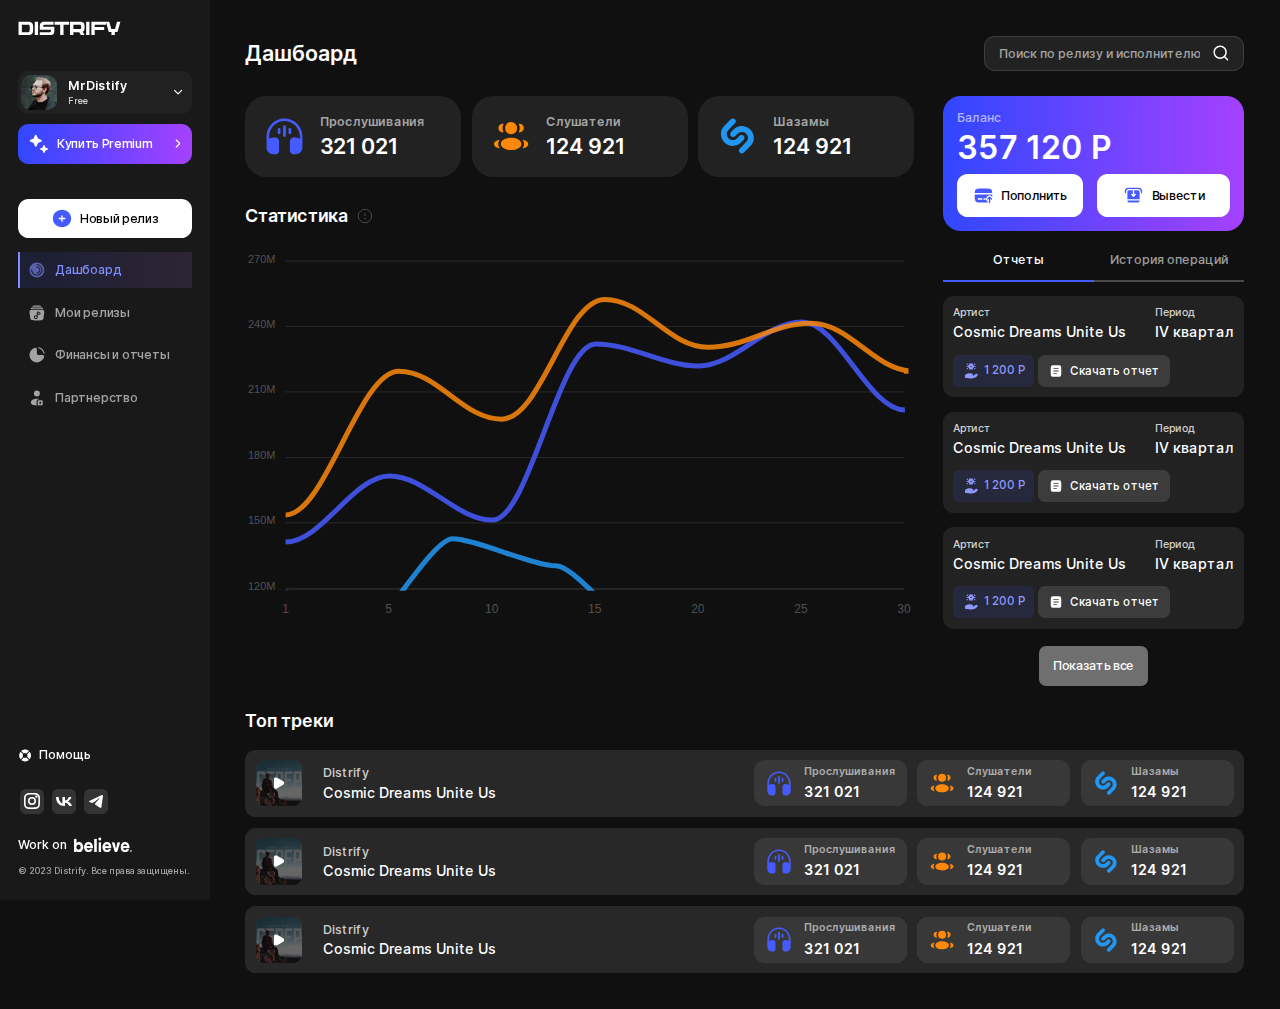
==== dashboard.html @ 04bafbc8 "first commit" ====
<!DOCTYPE html>
<html lang="ru">

<head>
    <meta charset="UTF-8">
    <meta name="viewport" content="width=device-width, initial-scale=1.0">
    <meta name="description" content="">
    <meta name="keywords" content="">
    <link rel="stylesheet" href="css/libs.min.css">
    <link rel="stylesheet" href="css/style.min.css">
    <title>Дашбоард</title>
</head>

<body class="m-page">
    <div class="wrapper">
        <header class="header">
            <a href="" class="header__logo">
                <img src="img/logo.svg" alt="">
            </a>

            <div class="header__user">
                <div class="avatar">
                    <img src="img/avatar.webp" alt="">
                </div>
            </div>

            <button class="burger">
                <svg class="_view1" width="28" height="28" viewBox="0 0 28 28" fill="none" xmlns="http://www.w3.org/2000/svg">
                    <path fill-rule="evenodd" clip-rule="evenodd" d="M2.33325 6.99992C2.33325 6.35559 2.85559 5.83325 3.49992 5.83325H24.4999C25.1443 5.83325 25.6666 6.35559 25.6666 6.99992C25.6666 7.64425 25.1443 8.16659 24.4999 8.16659H3.49992C2.85559 8.16659 2.33325 7.64425 2.33325 6.99992ZM2.33325 13.9999C2.33325 13.3556 2.85559 12.8333 3.49992 12.8333H24.4999C25.1443 12.8333 25.6666 13.3556 25.6666 13.9999C25.6666 14.6443 25.1443 15.1666 24.4999 15.1666H3.49992C2.85559 15.1666 2.33325 14.6443 2.33325 13.9999ZM2.33325 20.9999C2.33325 20.3556 2.85559 19.8333 3.49992 19.8333H24.4999C25.1443 19.8333 25.6666 20.3556 25.6666 20.9999C25.6666 21.6443 25.1443 22.1666 24.4999 22.1666H3.49992C2.85559 22.1666 2.33325 21.6443 2.33325 20.9999Z" fill="white" style="fill:white;fill:white;fill-opacity:1;" />
                </svg>
                <svg class="_view2" width="28" height="28" viewBox="0 0 28 28" fill="none" xmlns="http://www.w3.org/2000/svg">
                    <path fill-rule="evenodd" clip-rule="evenodd" d="M21.8249 6.17496C22.2805 6.63057 22.2805 7.36927 21.8249 7.82488L7.82488 21.8249C7.36927 22.2805 6.63057 22.2805 6.17496 21.8249C5.71935 21.3693 5.71935 20.6306 6.17496 20.175L20.175 6.17496C20.6306 5.71935 21.3693 5.71935 21.8249 6.17496Z" fill="white" style="fill:white;fill:white;fill-opacity:1;" />
                    <path fill-rule="evenodd" clip-rule="evenodd" d="M6.17496 6.17496C6.63057 5.71935 7.36927 5.71935 7.82488 6.17496L21.8249 20.175C22.2805 20.6306 22.2805 21.3693 21.8249 21.8249C21.3693 22.2805 20.6306 22.2805 20.175 21.8249L6.17496 7.82488C5.71935 7.36927 5.71935 6.63057 6.17496 6.17496Z" fill="white" style="fill:white;fill:white;fill-opacity:1;" />
                </svg>
            </button>

        </header>
        <aside class="sidebar">
            <a href="" class="sidebar__logo">
                <img src="img/logo.svg" alt="">
            </a>

            <div class="sidebar-user">
                <div class="sidebar-user__show">
                    <div class="avatar">
                        <img src="img/avatar.webp" alt="">
                    </div>
                    <div class="sidebar-user__info">
                        <div class="text14 semi-bold-text">MrDistify</div>
                        <div class="sidebar-user__type">

                            <span class="sidebar-user__type-text">
                    Free
                </span>


                        </div>
                    </div>
                    <button class="sidebar-user__arrow">
                        <svg width="16" height="16" viewBox="0 0 16 16" fill="none" xmlns="http://www.w3.org/2000/svg">
                            <path d="M4 6L8 10L12 6" stroke="white" stroke-width="1.33333" stroke-linecap="round" stroke-linejoin="round" />
                        </svg>
                    </button>
                </div>
                <div class="sidebar-user__dropdown">
                    <a href="" class="sidebar-user__link"><span>Редактировать профиль</span></a>
                    <a href="" class="sidebar-user__link"><span>Управление тарифом</span></a>
                    <div class="sidebar-user__bottom">
                        <a href="" class="sidebar-user__link"><span>Выйти из аккаунта</span></a>
                    </div>
                </div>
            </div>


            <button class="sidebar__premium m-btn m-btn-gradient">
                <img class="sidebar__premium-stars" src="img/stars.svg" alt="">
                <span>Купить Premium</span>
                <img class="sidebar__premium-arrows" src="img/arrow-right.svg" alt="">
            </button>


            <button class="sidebar__release m-btn m-btn-white">
                <img src="img/plus.svg" alt="">
                <span>Новый релиз</span>
            </button>

            <div class="sidebar__links">
                <a href="" class="sidebar__link _active">
                    <svg width="20" height="20" viewBox="0 0 20 20" fill="none" xmlns="http://www.w3.org/2000/svg">
                        <path fill-rule="evenodd" clip-rule="evenodd" d="M1.66675 9.99996C1.66675 5.39759 5.39771 1.66663 10.0001 1.66663C14.6025 1.66663 18.3334 5.39759 18.3334 9.99996C18.3334 14.6023 14.6025 18.3333 10.0001 18.3333C5.39771 18.3333 1.66675 14.6023 1.66675 9.99996ZM9.37508 4.16663C9.37508 3.82145 9.6549 3.54163 10.0001 3.54163C13.5669 3.54163 16.4584 6.43312 16.4584 9.99996C16.4584 13.5668 13.5669 16.4583 10.0001 16.4583C6.43324 16.4583 3.54175 13.5668 3.54175 9.99996C3.54175 9.65478 3.82157 9.37496 4.16675 9.37496C4.51193 9.37496 4.79175 9.65478 4.79175 9.99996C4.79175 12.8764 7.1236 15.2083 10.0001 15.2083C12.8766 15.2083 15.2084 12.8764 15.2084 9.99996C15.2084 7.12348 12.8766 4.79163 10.0001 4.79163C9.6549 4.79163 9.37508 4.5118 9.37508 4.16663ZM10.0001 6.04163C9.6549 6.04163 9.37508 6.32145 9.37508 6.66663C9.37508 7.0118 9.6549 7.29163 10.0001 7.29163C11.4959 7.29163 12.7084 8.50419 12.7084 9.99996C12.7084 11.4957 11.4959 12.7083 10.0001 12.7083C9.6549 12.7083 9.37508 12.9881 9.37508 13.3333C9.37508 13.6785 9.6549 13.9583 10.0001 13.9583C12.1862 13.9583 13.9584 12.1861 13.9584 9.99996C13.9584 7.81383 12.1862 6.04163 10.0001 6.04163Z" fill="white" fill-opacity="0.6" />
                    </svg>
                    <span>Дашбоард</span>
                </a>
                <a href="" class="sidebar__link">
                    <svg width="20" height="20" viewBox="0 0 20 20" fill="none" xmlns="http://www.w3.org/2000/svg">
                        <path d="M7.09166 1.66663H12.9084C13.1021 1.66658 13.2507 1.66655 13.3805 1.67925C14.3037 1.76956 15.0593 2.32461 15.3798 3.07227H4.62031C4.94074 2.32461 5.69637 1.76956 6.61955 1.67925C6.74939 1.66655 6.89793 1.66658 7.09166 1.66663Z" fill="white" fill-opacity="0.6" />
                        <path d="M5.25885 3.93589C4.09999 3.93589 3.14977 4.63568 2.83267 5.56405C2.82605 5.5834 2.81972 5.60286 2.81366 5.6224C3.14545 5.52193 3.49075 5.45629 3.84031 5.41147C4.74062 5.29605 5.8784 5.29611 7.2001 5.29618H12.9435C14.2652 5.29611 15.403 5.29605 16.3033 5.41147C16.6529 5.45629 16.9982 5.52193 17.33 5.6224C17.3239 5.60286 17.3176 5.5834 17.3109 5.56405C16.9938 4.63568 16.0436 3.93589 14.8848 3.93589H5.25885Z" fill="white" fill-opacity="0.6" />
                        <path fill-rule="evenodd" clip-rule="evenodd" d="M12.7731 6.285H7.22708C4.41473 6.285 3.00855 6.285 2.21868 7.10735C1.42881 7.92971 1.61465 9.20022 1.98634 11.7413L2.33882 14.1509C2.6303 16.1436 2.77604 17.14 3.5237 17.7366C4.27135 18.3333 5.37408 18.3333 7.57953 18.3333H12.4206C14.6261 18.3333 15.7288 18.3333 16.4765 17.7366C17.2241 17.14 17.3699 16.1436 17.6614 14.1509L18.0138 11.7413C18.3855 9.20026 18.5714 7.9297 17.7815 7.10735C16.9916 6.285 15.5854 6.285 12.7731 6.285ZM12.1572 8.47085C11.1308 8.03236 9.95238 8.69201 9.88398 9.74367C9.881 9.7896 9.88101 9.84693 9.88103 9.91612L9.88103 9.93847C9.88103 9.96317 9.88103 9.9852 9.88157 10.0064L9.88123 12.9349C9.56599 12.7647 9.19998 12.6673 8.8096 12.6673C7.6262 12.6673 6.66675 13.5625 6.66675 14.6669C6.66675 15.7714 7.6262 16.6666 8.8096 16.6666C9.99298 16.6666 10.9524 15.7714 10.9525 14.6669L10.9528 11.4011L11.7262 11.786C11.7915 11.8186 11.8458 11.8456 11.8906 11.8647C12.917 12.3032 14.0954 11.6436 14.1638 10.5919C14.1668 10.546 14.1668 10.4886 14.1667 10.4195L14.1667 10.3972C14.1667 10.3689 14.1667 10.3442 14.1659 10.3201C14.1482 9.80051 13.8435 9.32656 13.3606 9.0675C13.3382 9.05551 13.3148 9.04388 13.2881 9.03057L12.3216 8.54956C12.2562 8.51702 12.202 8.48999 12.1572 8.47085Z" fill="white" fill-opacity="0.6" />
                        <path d="M11.7112 9.38006C11.369 9.23384 10.9762 9.45387 10.9534 9.80425C10.9527 9.81524 10.9525 9.83802 10.9525 9.93254C10.9525 9.97001 10.9525 9.97767 10.9527 9.98372C10.9586 10.1568 11.0602 10.3148 11.2211 10.4012C11.2268 10.4042 11.234 10.4078 11.2694 10.4255L12.2148 10.896C12.3042 10.9404 12.3258 10.9509 12.3366 10.9555C12.6788 11.1017 13.0715 10.8817 13.0943 10.5313C13.095 10.5203 13.0953 10.4976 13.0953 10.403C13.0953 10.3656 13.0952 10.3579 13.095 10.3519C13.0891 10.1788 12.9876 10.0208 12.8266 9.93444L11.7112 9.38006Z" fill="white" fill-opacity="0.6" />
                        <path d="M8.8096 13.6672C9.40138 13.6672 9.881 14.1148 9.88103 14.6669C9.88103 15.219 9.4014 15.6667 8.8096 15.6667C8.2178 15.6667 7.73818 15.219 7.73818 14.6669C7.73818 14.1149 8.2178 13.6672 8.8096 13.6672Z" fill="white" fill-opacity="0.6" />
                    </svg>
                    <span>Мои релизы</span>
                </a>
                <a href="" class="sidebar__link">
                    <svg width="20" height="20" viewBox="0 0 20 20" fill="none" xmlns="http://www.w3.org/2000/svg">
                        <path d="M5.37033 3.07086C5.80937 2.7775 6.27313 2.52797 6.75489 2.32428C7.92398 1.83 8.50852 1.58286 9.2543 2.07725C10.0001 2.57163 10.0001 3.38101 10.0001 4.99977V6.66644C10.0001 8.23779 10.0001 9.02346 10.4882 9.51162C10.9764 9.99977 11.7621 9.99977 13.3334 9.99977H15.0001C16.6188 9.99977 17.4282 9.99977 17.9226 10.7456C18.417 11.4913 18.1699 12.0759 17.6756 13.245C17.4719 13.7267 17.2224 14.1905 16.929 14.6295C16.0133 15.9999 14.7118 17.068 13.1891 17.6988C11.6664 18.3295 9.99084 18.4945 8.37433 18.173C6.75782 17.8514 5.27297 17.0578 4.10753 15.8923C2.94209 14.7269 2.14842 13.242 1.82687 11.6255C1.50533 10.009 1.67036 8.33346 2.30109 6.81074C2.93182 5.28803 3.99992 3.98654 5.37033 3.07086Z" fill="white" fill-opacity="0.6" />
                        <path fill-rule="evenodd" clip-rule="evenodd" d="M11.4779 1.77308C11.5639 1.43879 11.9047 1.23755 12.2389 1.32359C15.3878 2.13405 17.8654 4.61167 18.6759 7.76054C18.7619 8.09482 18.5607 8.43556 18.2264 8.5216C17.8921 8.60764 17.5514 8.4064 17.4653 8.07211C16.7684 5.36429 14.6352 3.23108 11.9274 2.53414C11.5931 2.4481 11.3918 2.10736 11.4779 1.77308Z" fill="white" fill-opacity="0.6" />
                    </svg>
                    <span>Финансы и отчеты</span>
                </a>
                <a href="" class="sidebar__link">
                    <svg width="20" height="20" viewBox="0 0 20 20" fill="none" xmlns="http://www.w3.org/2000/svg">
                        <circle cx="10.0001" cy="4.99996" r="3.33333" fill="white" fill-opacity="0.6" />
                        <path fill-rule="evenodd" clip-rule="evenodd" d="M13.7499 18.3333C12.375 18.3333 11.6875 18.3333 11.2604 17.9062C10.8333 17.4791 10.8333 16.7916 10.8333 15.4167C10.8333 14.0417 10.8333 13.3543 11.2604 12.9271C11.6875 12.5 12.375 12.5 13.7499 12.5C15.1248 12.5 15.8123 12.5 16.2394 12.9271C16.6666 13.3543 16.6666 14.0417 16.6666 15.4167C16.6666 16.7916 16.6666 17.4791 16.2394 17.9062C15.8123 18.3333 15.1248 18.3333 13.7499 18.3333ZM14.236 14.1204C14.236 13.8519 14.0184 13.6343 13.7499 13.6343C13.4814 13.6343 13.2638 13.8519 13.2638 14.1204V14.9306H12.4536C12.1852 14.9306 11.9675 15.1482 11.9675 15.4167C11.9675 15.6851 12.1852 15.9028 12.4536 15.9028H13.2638V16.713C13.2638 16.9814 13.4814 17.1991 13.7499 17.1991C14.0184 17.1991 14.236 16.9814 14.236 16.713V15.9028H15.0462C15.3147 15.9028 15.5323 15.6851 15.5323 15.4167C15.5323 15.1482 15.3147 14.9306 15.0462 14.9306H14.236V14.1204Z" fill="white" fill-opacity="0.6" />
                        <path d="M13.0651 11.2524C12.6709 11.2571 12.3034 11.2715 11.9832 11.3146C11.4474 11.3866 10.861 11.5588 10.3765 12.0433C9.89199 12.5278 9.71983 13.1142 9.6478 13.6499C9.58308 14.1314 9.58317 14.7196 9.58326 15.3451V15.4883C9.58317 16.1138 9.58308 16.702 9.6478 17.1834C9.69835 17.5594 9.7982 17.9602 10.0207 18.3334C10.0138 18.3334 10.0068 18.3334 9.99992 18.3334C3.33325 18.3334 3.33325 16.6544 3.33325 14.5834C3.33325 12.5123 6.31802 10.8334 9.99992 10.8334C11.1051 10.8334 12.1474 10.9846 13.0651 11.2524Z" fill="white" fill-opacity="0.6" />
                    </svg>
                    <span>Партнерство</span>
                </a>
            </div>

            <div class="sidebar__bottom">
                <a href="" class="sidebar__help">
                    <svg width="16" height="17" viewBox="0 0 16 17" fill="none" xmlns="http://www.w3.org/2000/svg">
                        <path d="M13.0546 12.8473C14.0594 11.6801 14.6668 10.161 14.6668 8.50004C14.6668 6.83906 14.0594 5.31996 13.0546 4.15274L10.2061 7.00123C10.4969 7.42837 10.6668 7.94436 10.6668 8.50004C10.6668 9.05573 10.4969 9.57171 10.2061 9.99885L13.0546 12.8473Z" fill="white" />
                        <path d="M12.3475 13.5544C11.1802 14.5593 9.66114 15.1667 8.00016 15.1667C6.33918 15.1667 4.82008 14.5593 3.65287 13.5544L6.50135 10.706C6.92849 10.9967 7.44448 11.1667 8.00016 11.1667C8.55585 11.1667 9.07184 10.9967 9.49897 10.706L12.3475 13.5544Z" fill="white" />
                        <path d="M2.94576 12.8473L5.79425 9.99885C5.50346 9.57171 5.3335 9.05573 5.3335 8.50004C5.3335 7.94436 5.50346 7.42837 5.79425 7.00123L2.94576 4.15274C1.94092 5.31996 1.3335 6.83906 1.3335 8.50004C1.3335 10.161 1.94092 11.6801 2.94576 12.8473Z" fill="white" />
                        <path d="M8.00016 5.83337C7.44448 5.83337 6.92849 6.00334 6.50135 6.29412L3.65287 3.44564C4.82008 2.4408 6.33918 1.83337 8.00016 1.83337C9.66114 1.83337 11.1802 2.4408 12.3475 3.44564L9.49897 6.29412C9.07183 6.00334 8.55585 5.83337 8.00016 5.83337Z" fill="white" />
                    </svg>
                    <span>Помощь</span>
                </a>
                <div class="socials">
                    <a href="" class="socials__item">
                        <img src="img/instagram.svg" alt="">
                    </a>
                    <a href="" class="socials__item">
                        <img src="img/vk.svg" alt="">
                    </a>
                    <a href="" class="socials__item _small">
                        <img src="img/telegram.svg" alt="">
                    </a>
                </div>
                <div class="sidebar__work-on">
                    <span class="text14">Work on</span>
                    <img src="img/logo2.png" alt="">
                </div>
                <div class="sidebar__c">
                    <div class="text10">© 2023 Distrify. Все права защищены.</div>
                </div>
            </div>

        </aside>
        <main class="content">

            <div class="page-top">
                <div class="text24 semi-bold-text">
                    Дашбоард
                </div>

                <form class="search">
                    <fieldset class="search__field fg">
                        <input type="text" placeholder="Поиск по релизу и исполнителю">
                    </fieldset>
                    <button class="search__btn">
                        <svg width="20" height="20" viewBox="0 0 20 20" fill="none" xmlns="http://www.w3.org/2000/svg">
                            <path fill-rule="evenodd" clip-rule="evenodd" d="M9.16675 3.33341C5.94509 3.33341 3.33341 5.94509 3.33341 9.16675C3.33341 12.3884 5.94509 15.0001 9.16675 15.0001C10.7384 15.0001 12.1648 14.3786 13.2137 13.3679C13.2357 13.3394 13.2597 13.312 13.2858 13.2858C13.312 13.2597 13.3394 13.2357 13.3679 13.2137C14.3786 12.1648 15.0001 10.7384 15.0001 9.16675C15.0001 5.94509 12.3884 3.33341 9.16675 3.33341ZM15.0267 13.8482C16.053 12.5651 16.6667 10.9376 16.6667 9.16675C16.6667 5.02461 13.3089 1.66675 9.16675 1.66675C5.02461 1.66675 1.66675 5.02461 1.66675 9.16675C1.66675 13.3089 5.02461 16.6667 9.16675 16.6667C10.9376 16.6667 12.5651 16.053 13.8482 15.0267L16.9108 18.0893C17.2363 18.4148 17.7639 18.4148 18.0893 18.0893C18.4148 17.7639 18.4148 17.2363 18.0893 16.9108L15.0267 13.8482Z" fill="white" />
                        </svg>
                    </button>
                </form>
            </div>

            <div class="dashboard">
                <div class="dashboard__content">
                    <div class="stat">
                        <div class="stat-card">
                            <img src="img/stat-icon.svg" alt="" class="stat-card__icon">
                            <div class="stat-card__content">
                                <div class="stat-card__title text14">Прослушивания</div>
                                <div class="stat-card__num text24">321 021</div>
                            </div>
                        </div>

                        <div class="stat-card">
                            <img src="img/stat-icon2.svg" alt="" class="stat-card__icon">
                            <div class="stat-card__content">
                                <div class="stat-card__title text14">Слушатели</div>
                                <div class="stat-card__num text24">124 921</div>
                            </div>
                        </div>

                        <div class="stat-card">
                            <img src="img/stat-icon3.svg" alt="" class="stat-card__icon">
                            <div class="stat-card__content">
                                <div class="stat-card__title text14">Шазамы</div>
                                <div class="stat-card__num text24">124 921</div>
                            </div>
                        </div>

                    </div>


                    <div class="chart">
                        <div class="chart__top">
                            <div class="chart__info">
                                <div class="text20 text16-mob semi-bold-text">
                                    Статистика
                                </div>
                                <div class="hint-icon">
                                    <svg width="18" height="18" viewBox="0 0 18 18" fill="none" xmlns="http://www.w3.org/2000/svg">
                                        <path fill-rule="evenodd" clip-rule="evenodd" d="M8.99976 16.5C13.1419 16.5 16.4998 13.1421 16.4998 9C16.4998 4.85786 13.1419 1.5 8.99976 1.5C4.85762 1.5 1.49976 4.85786 1.49976 9C1.49976 13.1421 4.85762 16.5 8.99976 16.5Z" stroke="#EBEBF5" />
                                        <path d="M9 6V9" stroke="#EBEBF5" />
                                        <circle cx="8.99976" cy="12" r="0.75" fill="#EBEBF5" />
                                    </svg>
                                </div>
                            </div>
                        </div>
                        <div class="chart-item__wrap">
                            <div id="chart" class="chart-item"></div>
                        </div>
                    </div>

                </div>
                <div class="dashboard__sidebar _tabs-parent">
                    <div class="balance">
                        <div class="balance__info">
                            <div class="text14 text12-tablet white60-text">
                                Баланс
                            </div>
                            <div class="text36 text28-tablet semi-bold-text">
                                357 120 Р
                            </div>
                        </div>
                        <div class="balance__nav">
                            <button data-modal="balanceModal" class="m-btn m-btn-white">
                                <img src="img/top-up.svg" alt="">
                                <span>Пополнить</span>
                            </button>
                            <button class="m-btn m-btn-white">
                                <img src="img/withdraw.svg" alt="">
                                <span>Вывести</span>
                            </button>
                        </div>
                    </div>

                    <div class="tabs">
                        <div class="tab _tab _active" data-tab="_tab1">
                            <span>Отчеты</span>
                        </div>
                        <div class="tab _tab" data-tab="_tab2">
                            <span>История операций</span>
                        </div>
                    </div>

                    <div class="tab-content _tab1 _active">
                        <div class="reports">
                            <div class="report-card">
                                <div class="report-card__info">
                                    <div class="report-card__prof text12">
                                        Артист
                                    </div>
                                    <a href="" class="report-card__title text16">
                                        Cosmic Dreams Unite Us
                                    </a>
                                </div>
                                <div class="report-card__info">
                                    <div class="report-card__prof text12">
                                        Период
                                    </div>
                                    <a href="" class="report-card__title text16">
                                        IV квартал
                                    </a>
                                </div>
                                <div class="report-card__info2">
                                    <div class="report-card__badge">
                                        <img src="img/profit.svg" alt="">
                                        <span class="text13">1 200 Р</span>
                                    </div>

                                    <a href="" class="report-card__btn m-btn-gray">
                                        <img src="img/doc.svg" alt="">
                                        <span class="text14">Скачать отчет</span>
                                    </a>
                                </div>
                            </div>

                            <div class="report-card">
                                <div class="report-card__info">
                                    <div class="report-card__prof text12">
                                        Артист
                                    </div>
                                    <a href="" class="report-card__title text16">
                                        Cosmic Dreams Unite Us
                                    </a>
                                </div>
                                <div class="report-card__info">
                                    <div class="report-card__prof text12">
                                        Период
                                    </div>
                                    <a href="" class="report-card__title text16">
                                        IV квартал
                                    </a>
                                </div>
                                <div class="report-card__info2">
                                    <div class="report-card__badge">
                                        <img src="img/profit.svg" alt="">
                                        <span class="text13">1 200 Р</span>
                                    </div>

                                    <a href="" class="report-card__btn m-btn-gray">
                                        <img src="img/doc.svg" alt="">
                                        <span class="text14">Скачать отчет</span>
                                    </a>
                                </div>
                            </div>

                            <div class="report-card">
                                <div class="report-card__info">
                                    <div class="report-card__prof text12">
                                        Артист
                                    </div>
                                    <a href="" class="report-card__title text16">
                                        Cosmic Dreams Unite Us
                                    </a>
                                </div>
                                <div class="report-card__info">
                                    <div class="report-card__prof text12">
                                        Период
                                    </div>
                                    <a href="" class="report-card__title text16">
                                        IV квартал
                                    </a>
                                </div>
                                <div class="report-card__info2">
                                    <div class="report-card__badge">
                                        <img src="img/profit.svg" alt="">
                                        <span class="text13">1 200 Р</span>
                                    </div>

                                    <a href="" class="report-card__btn m-btn-gray">
                                        <img src="img/doc.svg" alt="">
                                        <span class="text14">Скачать отчет</span>
                                    </a>
                                </div>
                            </div>

                        </div>
                        <div class="more">
                            <a href="" class="more__btn m-btn m-btn-gray">
                                <span>Показать все</span>
                            </a>
                        </div>

                    </div>
                    <div class="tab-content _tab2">
                        <div class="history">
                            <div class="history__top">
                                <div class="history__title text14 semi-bold-text">
                                    <span class="_view1">История операций</span>
                                    <span class="_view2">История за </span>
                                </div>

                                <div class="month-select m-select">
                                    <select>
                                        <option selected>Декабрь</option>
                                        <option>Январь</option>
                                        <option>Февраль</option>
                                        <option>Март</option>
                                        <option>Апрель</option>
                                        <option>Май</option>
                                        <option>Июнь</option>
                                        <option>Июль</option>
                                        <option>Август</option>
                                        <option>Сентябрь</option>
                                        <option>Октябрь</option>
                                        <option>Ноябрь</option>
                                    </select>
                                </div>

                            </div>
                            <div class="history__items">
                                <div class="operation-card">
                                    <div class="operation-card__info">
                                        <div class="text16">Вывод на карту *157</div>
                                        <div class="text14 white60-text">
                                            12.10.2023
                                        </div>
                                    </div>
                                    <div class="operation-card__num red-text">
                                        <div class="text18">- 8 120 Р</div>
                                    </div>
                                </div>

                                <div class="operation-card">
                                    <div class="operation-card__info">
                                        <div class="text16">Пополнение баланса</div>
                                        <div class="text14 white60-text">
                                            12.10.2023
                                        </div>
                                    </div>
                                    <div class="operation-card__num green-text">
                                        <div class="text18">+ 8 120 Р</div>
                                    </div>
                                </div>

                                <div class="operation-card">
                                    <div class="operation-card__info">
                                        <div class="text16">Пополнение баланса</div>
                                        <div class="text14 white60-text">
                                            12.10.2023
                                        </div>
                                    </div>
                                    <div class="operation-card__num green-text">
                                        <div class="text18">+ 8 120 Р</div>
                                    </div>
                                </div>

                            </div>
                            <div class="more">
                                <a href="" class="more__btn m-btn m-btn-gray">
                                    <span>Показать все</span>
                                </a>
                            </div>

                        </div>
                    </div>
                </div>
            </div>

            <div class="popular-tracks">
                <div class="text20 text16-mob semi-bold-text">
                    Топ треки
                </div>
                <div class="popular-tracks__items">
                    <div class="track-card">
                        <div class="track-card__content">
                            <div class="track-card__img">
                                <div class="avatar m-backdrop">
                                    <img src="img/release2.webp" alt="">
                                </div>
                                <button class="play-btn">
                                    <svg width="20" height="22" viewBox="0 0 20 22" fill="none" xmlns="http://www.w3.org/2000/svg">
                                        <path d="M17.9001 7.88226C20.3001 9.2679 20.3001 12.732 17.9001 14.1176L5.75011 21.1324C3.35011 22.5181 0.350108 20.786 0.350108 18.0148L0.350109 3.98515C0.350109 1.21386 3.35011 -0.518188 5.75011 0.867453L17.9001 7.88226Z" fill="white" />
                                    </svg>
                                </button>
                            </div>
                            <div class="track-card__info">
                                <div class="track-card__artist text14">
                                    Distrify
                                </div>
                                <div class="track-card__name text16">
                                    Cosmic Dreams Unite Us
                                </div>
                            </div>
                        </div>

                        <div class="stat">
                            <div class="stat-card">
                                <img src="img/stat-icon.svg" alt="" class="stat-card__icon">
                                <div class="stat-card__content">
                                    <div class="stat-card__title text14">Прослушивания</div>
                                    <div class="stat-card__num text24">321 021</div>
                                </div>
                            </div>

                            <div class="stat-card">
                                <img src="img/stat-icon2.svg" alt="" class="stat-card__icon">
                                <div class="stat-card__content">
                                    <div class="stat-card__title text14">Слушатели</div>
                                    <div class="stat-card__num text24">124 921</div>
                                </div>
                            </div>

                            <div class="stat-card">
                                <img src="img/stat-icon3.svg" alt="" class="stat-card__icon">
                                <div class="stat-card__content">
                                    <div class="stat-card__title text14">Шазамы</div>
                                    <div class="stat-card__num text24">124 921</div>
                                </div>
                            </div>

                        </div>

                    </div>

                    <div class="track-card">
                        <div class="track-card__content">
                            <div class="track-card__img">
                                <div class="avatar m-backdrop">
                                    <img src="img/release2.webp" alt="">
                                </div>
                                <button class="play-btn">
                                    <svg width="20" height="22" viewBox="0 0 20 22" fill="none" xmlns="http://www.w3.org/2000/svg">
                                        <path d="M17.9001 7.88226C20.3001 9.2679 20.3001 12.732 17.9001 14.1176L5.75011 21.1324C3.35011 22.5181 0.350108 20.786 0.350108 18.0148L0.350109 3.98515C0.350109 1.21386 3.35011 -0.518188 5.75011 0.867453L17.9001 7.88226Z" fill="white" />
                                    </svg>
                                </button>
                            </div>
                            <div class="track-card__info">
                                <div class="track-card__artist text14">
                                    Distrify
                                </div>
                                <div class="track-card__name text16">
                                    Cosmic Dreams Unite Us
                                </div>
                            </div>
                        </div>

                        <div class="stat">
                            <div class="stat-card">
                                <img src="img/stat-icon.svg" alt="" class="stat-card__icon">
                                <div class="stat-card__content">
                                    <div class="stat-card__title text14">Прослушивания</div>
                                    <div class="stat-card__num text24">321 021</div>
                                </div>
                            </div>

                            <div class="stat-card">
                                <img src="img/stat-icon2.svg" alt="" class="stat-card__icon">
                                <div class="stat-card__content">
                                    <div class="stat-card__title text14">Слушатели</div>
                                    <div class="stat-card__num text24">124 921</div>
                                </div>
                            </div>

                            <div class="stat-card">
                                <img src="img/stat-icon3.svg" alt="" class="stat-card__icon">
                                <div class="stat-card__content">
                                    <div class="stat-card__title text14">Шазамы</div>
                                    <div class="stat-card__num text24">124 921</div>
                                </div>
                            </div>

                        </div>

                    </div>

                    <div class="track-card">
                        <div class="track-card__content">
                            <div class="track-card__img">
                                <div class="avatar m-backdrop">
                                    <img src="img/release2.webp" alt="">
                                </div>
                                <button class="play-btn">
                                    <svg width="20" height="22" viewBox="0 0 20 22" fill="none" xmlns="http://www.w3.org/2000/svg">
                                        <path d="M17.9001 7.88226C20.3001 9.2679 20.3001 12.732 17.9001 14.1176L5.75011 21.1324C3.35011 22.5181 0.350108 20.786 0.350108 18.0148L0.350109 3.98515C0.350109 1.21386 3.35011 -0.518188 5.75011 0.867453L17.9001 7.88226Z" fill="white" />
                                    </svg>
                                </button>
                            </div>
                            <div class="track-card__info">
                                <div class="track-card__artist text14">
                                    Distrify
                                </div>
                                <div class="track-card__name text16">
                                    Cosmic Dreams Unite Us
                                </div>
                            </div>
                        </div>

                        <div class="stat">
                            <div class="stat-card">
                                <img src="img/stat-icon.svg" alt="" class="stat-card__icon">
                                <div class="stat-card__content">
                                    <div class="stat-card__title text14">Прослушивания</div>
                                    <div class="stat-card__num text24">321 021</div>
                                </div>
                            </div>

                            <div class="stat-card">
                                <img src="img/stat-icon2.svg" alt="" class="stat-card__icon">
                                <div class="stat-card__content">
                                    <div class="stat-card__title text14">Слушатели</div>
                                    <div class="stat-card__num text24">124 921</div>
                                </div>
                            </div>

                            <div class="stat-card">
                                <img src="img/stat-icon3.svg" alt="" class="stat-card__icon">
                                <div class="stat-card__content">
                                    <div class="stat-card__title text14">Шазамы</div>
                                    <div class="stat-card__num text24">124 921</div>
                                </div>
                            </div>

                        </div>

                    </div>

                </div>
            </div>

        </main>
        <footer class="footer">
            <div class="container">
                <div class="footer__inner">

                </div>
            </div>

        </footer>
    </div>

    <div class="modal" id="balanceModal">
        <div class="modal__bg _close-modal"></div>
        <div class="modal__dialog">
            <div class="modal__top">
                <div class="text24 text18-mob bold-text">
                    Пополнить баланс
                </div>
            </div>
            <form action="" class="modal-form">
                <fieldset class="fg">
                    <input type="text" placeholder="Сумма пополнения">
                </fieldset>
                <fieldset class="fg m-select">
                    <select>
                        <option selected>Оплата банковской картой</option>
                        <option>Оплата банковской картой 2</option>
                    </select>
                </fieldset>
                <div class="modal-form__nav">
                    <button class="m-btn m-btn-big m-btn-blue">
                        <span>Пополнить счет</span>
                    </button>
                </div>
            </form>
            <button class="modal__close _close-modal">
                <svg width="24" height="24" viewBox="0 0 24 24" fill="none" xmlns="http://www.w3.org/2000/svg">
                    <path fill-rule="evenodd" clip-rule="evenodd" d="M18.7071 5.29289C19.0976 5.68342 19.0976 6.31658 18.7071 6.70711L6.70711 18.7071C6.31658 19.0976 5.68342 19.0976 5.29289 18.7071C4.90237 18.3166 4.90237 17.6834 5.29289 17.2929L17.2929 5.29289C17.6834 4.90237 18.3166 4.90237 18.7071 5.29289Z" fill="white" />
                    <path fill-rule="evenodd" clip-rule="evenodd" d="M5.29289 5.29289C5.68342 4.90237 6.31658 4.90237 6.70711 5.29289L18.7071 17.2929C19.0976 17.6834 19.0976 18.3166 18.7071 18.7071C18.3166 19.0976 17.6834 19.0976 17.2929 18.7071L5.29289 6.70711C4.90237 6.31658 4.90237 5.68342 5.29289 5.29289Z" fill="white" />
                </svg>
            </button>
        </div>
    </div>

    <div class="modal" id="artistModal">
        <div class="modal__bg _close-modal"></div>
        <div class="modal__dialog">
            <div class="modal__top">
                <div class="text24 text18-mob bold-text">
                    Добавить нового артиста
                </div>
            </div>
            <form action="" class="modal-form">
                <fieldset class="fg">
                    <input type="text" value="Морган">
                </fieldset>
                <fieldset class="fg">
                    <input type="text" placeholder="Ссылка на Spotify">
                </fieldset>
                <fieldset class="fg">
                    <input type="text" placeholder="Ссылка на Apple Music">
                </fieldset>
                <div class="modal-form__nav">
                    <button class="m-btn m-btn-big m-btn-blue">
                        <span>Добавить</span>
                    </button>
                </div>
            </form>
            <button class="modal__close _close-modal">
                <svg width="24" height="24" viewBox="0 0 24 24" fill="none" xmlns="http://www.w3.org/2000/svg">
                    <path fill-rule="evenodd" clip-rule="evenodd" d="M18.7071 5.29289C19.0976 5.68342 19.0976 6.31658 18.7071 6.70711L6.70711 18.7071C6.31658 19.0976 5.68342 19.0976 5.29289 18.7071C4.90237 18.3166 4.90237 17.6834 5.29289 17.2929L17.2929 5.29289C17.6834 4.90237 18.3166 4.90237 18.7071 5.29289Z" fill="white" />
                    <path fill-rule="evenodd" clip-rule="evenodd" d="M5.29289 5.29289C5.68342 4.90237 6.31658 4.90237 6.70711 5.29289L18.7071 17.2929C19.0976 17.6834 19.0976 18.3166 18.7071 18.7071C18.3166 19.0976 17.6834 19.0976 17.2929 18.7071L5.29289 6.70711C4.90237 6.31658 4.90237 5.68342 5.29289 5.29289Z" fill="white" />
                </svg>
            </button>
        </div>
    </div>

    <div class="modal track-modal" id="trackModal">
        <div class="modal__bg _close-modal"></div>
        <div class="modal__dialog">
            <div class="modal__top">
                <div class="text24 text18-mob bold-text">
                    Загрузить трек
                </div>
            </div>
            <form action="" class="modal-form">
                <div class="file-input _music-input">
                    <div class="file-input__area">
                        <input type="file" accept="audio/*">
                        <div class="file-input__area-inner">
                            <img src="img/clip.svg" alt="" class="file-input__icon">
                            <div class="file-input__title text16 bold-text">Загрузить трек</div>
                            <div class="file-input__desc text12 white60-text">Файл в форматах: mp3</div>
                            <div class="file-input__name"></div>
                        </div>
                    </div>
                </div>
                <fieldset class="fg">
                    <input type="text" placeholder="Название трека">
                </fieldset>
                <div class="track-version">
                    <div class="text16">Версия трека</div>
                    <div class="radio-buttons">
                        <div class="radio-btn">
                            <input type="radio" name="trackVersion" checked>
                            <label><span>original</span></label>
                        </div>
                        <div class="radio-btn">
                            <input type="radio" name="trackVersion">
                            <label><span>radio edit</span></label>
                        </div>
                        <div class="radio-btn">
                            <input type="radio" name="trackVersion">
                            <label><span>club mix</span></label>
                        </div>
                        <div class="radio-btn">
                            <input type="radio" name="trackVersion">
                            <label><span>mixtape</span></label>
                        </div>
                    </div>
                </div>

                <fieldset class="fg">
                    <input type="text" placeholder="Основной исполнитель">
                </fieldset>
                <fieldset class="fg">
                    <input type="text" placeholder="При участии исполнителей ( Feat. )">
                </fieldset>
                <fieldset class="fg m-select">
                    <select>
                        <option selected>Жанр</option>
                        <option>Жанр 1</option>
                        <option>Жанр 2</option>
                    </select>
                </fieldset>
                <fieldset class="fg m-select">
                    <select>
                        <option selected>Поджанр</option>
                        <option>Поджанр 1</option>
                        <option>Поджанр 2</option>
                    </select>
                </fieldset>
                <fieldset class="fg">
                    <input type="text" placeholder="Начало превью трека в секундах">
                </fieldset>
                <fieldset class="fg">
                    <input type="text" placeholder="ФИО автора текста">
                </fieldset>
                <fieldset class="fg">
                    <input type="text" placeholder="ФИО автора музыки">
                </fieldset>
                <fieldset class="fg">
                    <textarea placeholder="Текст трека"></textarea>
                </fieldset>

                <div class="track-mate">
                    <div class="text16">Присутствие ненормативной лексики</div>
                    <div class="radio-buttons">
                        <div class="radio-btn">
                            <input type="radio" name="mate" checked>
                            <label><span>Да</span></label>
                        </div>
                        <div class="radio-btn">
                            <input type="radio" name="mate">
                            <label><span>Нет</span></label>
                        </div>
                        <div class="radio-btn">
                            <input type="radio" name="mate">
                            <label><span>Чистая версия</span></label>
                        </div>
                    </div>
                </div>

                <fieldset class="fg fg-ai">
                    <textarea placeholder="Информация о релизе (для редакторов плейлистов)"></textarea>
                    <button class="fg-ai__btn m-btn m-btn-gray">
                        <img src="img/ai.svg" alt="">
                        <span>AI Генерация</span>
                    </button>
                </fieldset>

                <div class="modal-form__nav">
                    <button class="m-btn m-btn-big m-btn-blue">
                        <span>Добавить</span>
                    </button>
                </div>
            </form>
            <button class="modal__close _close-modal">
                <svg width="24" height="24" viewBox="0 0 24 24" fill="none" xmlns="http://www.w3.org/2000/svg">
                    <path fill-rule="evenodd" clip-rule="evenodd" d="M18.7071 5.29289C19.0976 5.68342 19.0976 6.31658 18.7071 6.70711L6.70711 18.7071C6.31658 19.0976 5.68342 19.0976 5.29289 18.7071C4.90237 18.3166 4.90237 17.6834 5.29289 17.2929L17.2929 5.29289C17.6834 4.90237 18.3166 4.90237 18.7071 5.29289Z" fill="white" />
                    <path fill-rule="evenodd" clip-rule="evenodd" d="M5.29289 5.29289C5.68342 4.90237 6.31658 4.90237 6.70711 5.29289L18.7071 17.2929C19.0976 17.6834 19.0976 18.3166 18.7071 18.7071C18.3166 19.0976 17.6834 19.0976 17.2929 18.7071L5.29289 6.70711C4.90237 6.31658 4.90237 5.68342 5.29289 5.29289Z" fill="white" />
                </svg>
            </button>
        </div>
    </div>

    <div class="modal tariff-modal" id="tariffModal">
        <div class="modal__bg _close-modal"></div>
        <div class="modal__dialog">
            <div class="modal__top">
                <div class="text24 text18-mob bold-text">
                    Выберите условия тарифа
                </div>
            </div>
            <div class="tariffs">
                <div class="tariff-card _selected">
                    <input checked type="radio" name="profileTariff">
                    <div class="tariff-card__inner">
                        <div class="tariff-card__top">
                            <div class="text24 text20-tablet bold-text">
                                FREE
                            </div>
                            <div class="tariff-card__price text18 text16-tablet bold-text">
                                0 руб. / месяц
                            </div>
                        </div>
                        <ul class="tariff-card__items">
                            <li>Загружайте до 3 релизов одного музыканта каждый месяц.</li>
                            <li>Выбирайте уникальные условия оплаты и выплаты роялти для каждого отдельного релиза.</li>
                            <li>Релиз на лейбле Distrify</li>
                        </ul>
                        <div class="tariff-card__nav">
                            <button class="m-btn m-btn-big m-btn-blue">
                                <span>Текущий тариф</span>
                            </button>
                        </div>
                    </div>
                </div>
                <div class="tariff-card">
                    <input type="radio" name="profileTariff">
                    <div class="tariff-card__inner">
                        <div class="tariff-card__top">
                            <div class="text24 text20-tablet bold-text">
                                ARTIST
                            </div>
                            <div class="tariff-card__price text18 text16-tablet bold-text">
                                4 990 руб. / месяц
                            </div>
                        </div>
                        <ul class="tariff-card__items">
                            <li>Загружайте неограниченное кол-во релизов одного музыканта каждый месяц.</li>
                            <li>Ставка роялти: 80/20% в пользу артиста</li>
                            <li>Ваш псевдоним вместо лейбла Distrify</li>
                            <li>Отчеты и выплата роялти каждый квартал</li>
                        </ul>
                        <div class="tariff-card__nav">
                            <button class="m-btn m-btn-big m-btn-blue">
                                <span>Повысить</span>
                            </button>
                        </div>
                    </div>
                </div>
            </div>

            <div class="price-radios">
                <div class="price-radio">
                    <input checked type="radio" name="price">
                    <div class="price-radio__inner">
                        <div class="price-radio__title">
                            0 руб
                        </div>
                        <div class="price-radio__desc">
                            Роялти 50 / 50
                        </div>
                    </div>
                </div>
                <div class="price-radio">
                    <input type="radio" name="price">
                    <div class="price-radio__inner">
                        <div class="price-radio__title">
                            990 руб
                        </div>
                        <div class="price-radio__desc">
                            Роялти 70 / 30 <br>  (в пользу артиста)
                        </div>
                    </div>
                </div>
                <div class="price-radio">
                    <input type="radio" name="price">
                    <div class="price-radio__inner">
                        <div class="price-radio__title">
                            1990 руб
                        </div>
                        <div class="price-radio__desc">
                            Роялти 90 / 10 <br>   (в пользу артиста)
                        </div>
                    </div>
                </div>
            </div>

            <button class="m-btn m-btn-big m-btn-blue">
                <span>Оплатить</span>
            </button>
            <button class="modal__close _close-modal">
                <svg width="24" height="24" viewBox="0 0 24 24" fill="none" xmlns="http://www.w3.org/2000/svg">
                    <path fill-rule="evenodd" clip-rule="evenodd" d="M18.7071 5.29289C19.0976 5.68342 19.0976 6.31658 18.7071 6.70711L6.70711 18.7071C6.31658 19.0976 5.68342 19.0976 5.29289 18.7071C4.90237 18.3166 4.90237 17.6834 5.29289 17.2929L17.2929 5.29289C17.6834 4.90237 18.3166 4.90237 18.7071 5.29289Z" fill="white" />
                    <path fill-rule="evenodd" clip-rule="evenodd" d="M5.29289 5.29289C5.68342 4.90237 6.31658 4.90237 6.70711 5.29289L18.7071 17.2929C19.0976 17.6834 19.0976 18.3166 18.7071 18.7071C18.3166 19.0976 17.6834 19.0976 17.2929 18.7071L5.29289 6.70711C4.90237 6.31658 4.90237 5.68342 5.29289 5.29289Z" fill="white" />
                </svg>
            </button>
        </div>
    </div>

    <script src="js/libs.min.js"></script>
    <script src="js/main.min.js"></script>

    <script>
        let currentMonth = 'Май'

        function lineChart(id) {
            let colors = ['#465BFF', "#FD880A", "#2196F3"]
            let options = {
                series: [{
                        name: "Показатель 1",
                        data: [
                            140000000,
                            170000000,
                            150000000,
                            230000000,
                            220000000,
                            240000000,
                            200000000,
                        ]
                    },
                    {
                        name: "Показатель 2",
                        data: [
                            140000000,
                            200000000,
                            180000000,
                            230000000,
                            210000000,
                            220000000,
                            200000000,
                        ]
                    },
                    {
                        name: "Показатель 3",
                        data: [
                            190000000,
                            150000000,
                            230000000,
                            210000000,
                            150000000,
                            180000000,
                            140000000,
                        ]
                    },
                ],
                chart: {
                    fontFamily: 'Roboto, Arial, sans-serif',
                    background: 'transparent',
                    height: 400,
                    type: 'line',
                    zoom: {
                        enabled: false
                    },
                    toolbar: {
                        show: false
                    }
                },
                colors: colors,
                dataLabels: {
                    enabled: false
                },
                stroke: {
                    curve: 'smooth'
                },
                title: {
                    text: '',
                    align: 'left'
                },
                grid: {
                    borderColor: '#2A2A2A',
                    row: {
                        colors: ['transparent'],
                        opacity: 0.5,
                        background: 'transparent',
                    },
                },
                yaxis: {
                    labels: {
                        formatter: function(value) {
                            if (value >= 1000000000) {
                                value = (value / 1000000000).toFixed(0) + 'B'
                            } else if (value >= 1000000) {
                                value = (value / 1000000).toFixed(0) + 'M'
                            } else if (value >= 1000) {
                                value = (value / 1000).toFixed(0) + 'T'
                            }
                            return value;
                        },
                        style: {
                            colors: 'rgba(235, 235, 246, 0.30)',
                            fontWeight: 500,
                        }
                    },
                },
                xaxis: {
                    categories: [
                        '1',
                        '5',
                        '10',
                        '15',
                        '20',
                        '25',
                        '30'
                    ],
                    labels: {
                        style: {
                            colors: 'rgba(235, 235, 246, 0.30)',
                            fontWeight: 500,
                        }
                    },
                },
                theme: {
                    mode: 'dark',
                },
                tooltip: {
                    y: {
                        formatter: function(val) {
                            return val.toLocaleString('en-US')
                        },
                    },
                    x: {
                        show: true,
                        formatter: function(val) {
                            return currentMonth + ' ' + val
                        },
                    },
                },
                legend: {
                    show: false,
                },

            };


            let chart = new ApexCharts(document.querySelector(id), options);
            chart.render();
        }


        lineChart("#chart")
    </script>

</body>

</html>
---- css/libs.min.css ----
.nice-select{-webkit-tap-highlight-color:transparent;background-color:#fff;border-radius:5px;border:solid 1px #e8e8e8;-webkit-box-sizing:border-box;box-sizing:border-box;cursor:pointer;display:block;float:left;font-family:inherit;font-size:14px;font-weight:normal;height:42px;line-height:40px;outline:none;padding-left:18px;padding-right:30px;position:relative;text-align:left !important;-webkit-transition:all 0.2s ease-in-out;transition:all 0.2s ease-in-out;-webkit-user-select:none;-moz-user-select:none;-ms-user-select:none;user-select:none;white-space:nowrap;width:auto;background:#ffffff !important;padding:0 10px;font-size:13px;color:#212121;height:22px;line-height:22px;background:#ffffff !important;border:1px solid #e0e0e0;width:142px;font-weight:300}.ncatlist .ncatfilterselect .nice-select,.cartselect.nice-select{width:100%}.shoplist .shoplist-menu .nice-select{width:380px;height:52px;border:1px solid #e0e0e0;border-radius:3px;line-height:52px;padding:0 15px;color:#cccccc}.shoplist .shoplist-menu .nice-select:after{background:url(../images/seldropblack.png) no-repeat;content:"";position:absolute;z-index:1;right:15px;top:50%;width:13px;height:13px;display:block;margin-top:-7px;-webkit-transform:rotate(0deg);transform:rotate(0deg)}.shoplist .shoplist-menu .nice-select.open:after{-webkit-transform:rotate(-180deg);transform:rotate(-180deg)}.nice-select:hover{border-color:#dbdbdb}.nice-select:active,.nice-select.open,.nice-select:focus{border-color:#999}.nice-select:after{content:"";position:absolute;z-index:7;top:2px;right:10px;width:8px;height:16px;cursor:pointer;-webkit-transform:rotate(-90deg);transform:rotate(-90deg);-webkit-transition:all 0.3s;transition:all 0.3s;background-size:4px auto}.nice-select.open:after{-webkit-transform:rotate(-270deg);transform:rotate(-270deg)}.nice-select.open .list{opacity:1;pointer-events:auto;-webkit-transform:scale(1) translateY(0);transform:scale(1) translateY(0)}.nice-select.disabled{border-color:#ededed;color:#999;pointer-events:none}.nice-select.disabled:after{border-color:#cccccc}.nice-select.wide{width:100%}.nice-select.wide .list{left:0 !important;right:0 !important}.nice-select.right{float:right}.nice-select.right .list{left:auto;right:0}.nice-select.small{font-size:12px;height:36px;line-height:34px}.nice-select.small:after{height:4px;width:4px}.nice-select.small .option{line-height:34px;min-height:34px}.nice-select .list{background-color:#fff;border-radius:5px;-webkit-box-shadow:0 0 0 1px rgba(68,68,68,0.11);box-shadow:0 0 0 1px rgba(68,68,68,0.11);-webkit-box-sizing:border-box;box-sizing:border-box;margin-top:4px;opacity:0;overflow:hidden;padding:0;pointer-events:none;position:absolute;top:100%;left:0;width:100%;-webkit-transition:all 0.2s cubic-bezier(0.5, 0, 0, 1.25),opacity 0.15s ease-out;transition:all 0.2s cubic-bezier(0.5, 0, 0, 1.25),opacity 0.15s ease-out;z-index:9}.nice-select .option{cursor:pointer;font-weight:400;list-style:none;outline:none;padding-left:18px;padding-right:29px;padding:6px 10px;font-size:12px;line-height:1;border-top:1px dotted #e0e0e0;text-align:left;-webkit-transition:all 0.2s;transition:all 0.2s}.nice-select .option:hover,.nice-select .option.focus,.nice-select .option.selected.focus{background-color:#f6f6f6}.nice-select .option.selected{font-weight:bold;width:100%}.nice-select .option.disabled{background-color:transparent;cursor:default}.no-csspointerevents .nice-select .list{display:none}.no-csspointerevents .nice-select.open .list{display:block}.cartFormBuy .nice-select,.cartFormBuy .cartselect{height:40px;line-height:40px;margin-bottom:30px}.cartFormBuy .nice-select:after{top:12px}.cartwrap .cartFormWrap .cartFormBuy .tabcart .cartselect.mt20 .nice-select{height:40px;line-height:40px;margin-bottom:30px}.cartwrap .cartFormWrap .cartFormBuy .tabcart .cartselect.mt20 .nice-select:after{top:12px}

.custom-file-container{box-sizing:border-box;position:relative;display:block}.custom-file-container *{box-sizing:border-box}.custom-file-container .label-container{align-items:center;display:flex;justify-content:space-between;margin-bottom:4px}.custom-file-container .clear-button{color:#333;font-size:26px;height:26px;line-height:26px;text-decoration:none;transition:color .2s ease-in-out}.custom-file-container .clear-button:hover{color:#777}.custom-file-container .input-container{display:inline-block;height:40px;margin-bottom:8px;position:relative;width:100%}.custom-file-container .input-container:hover{cursor:pointer}.custom-file-container .input-hidden{height:40px;margin:0;max-width:100%;min-width:300px;opacity:0}.custom-file-container .input-visible{background-clip:padding-box;background-color:#fff;border-radius:4px;border:1px solid #c0c0af;color:#333;height:40px;left:0;line-height:1.5;overflow:hidden;padding:8px 12px;position:absolute;right:0;top:0;user-select:none;z-index:5}.custom-file-container .browse-button{background-color:#edede8;border-left:1px solid #c0c0af;color:#333;display:block;height:38px;padding:8px 12px;position:absolute;right:0;top:0;z-index:6}.custom-file-container .image-preview{background-color:#edede8;background-position:center center;background-repeat:no-repeat;background-size:cover;border-radius:4px;height:250px;overflow:auto;padding:4px;transition:background .2s ease-in-out;width:100%}.custom-file-container .image-preview-item{background-position:center center;background-repeat:no-repeat;background-size:cover;border-radius:4px;box-shadow:0 4px 10px #33333340;float:left;height:90px;margin:1.858736059%;position:relative;transition:background .2s ease-in-out,opacity .2s ease-in-out;width:29.615861214%}.custom-file-container .image-preview-item.multi-item-clear-animation{opacity:0}.custom-file-container .image-preview-item-clear{background:#edede8;border-radius:50%;box-shadow:0 4px 10px #33333340;height:20px;left:-6px;margin-top:-6px;position:absolute;text-align:center;transition:background .2s ease-in-out,color .2s ease-in-out;width:20px}.custom-file-container .image-preview-item-clear:hover{background:#e2e2da;cursor:pointer}.custom-file-container .image-preview-item-clear-icon{color:#333;display:block;margin-top:-2px}

.tokenfield{position:relative}.tokenfield:before,.tokenfield:after{content:" ";display:table}.tokenfield:after{clear:both}.tokenfield.tokenfield-mode-tokens{display:block;width:100%;min-height:34px;padding:6px 12px 0;font-size:14px;line-height:1.42857;color:#555555;background-color:#fff;background-image:none;border:1px solid #ccc;border-radius:4px;box-shadow:inset 0 1px 1px rgba(0,0,0,0.075);-webkit-transition:border-color ease-in-out 0.15s, box-shadow ease-in-out 0.15s;-o-transition:border-color ease-in-out 0.15s, box-shadow ease-in-out 0.15s;transition:border-color ease-in-out 0.15s, box-shadow ease-in-out 0.15s}.tokenfield.tokenfield-mode-tokens:focus{border-color:#66afe9;outline:0;box-shadow:inset 0 1px 1px rgba(0,0,0,0.075),0 0 8px rgba(102,175,233,0.6)}.tokenfield.tokenfield-mode-tokens::-moz-placeholder{color:#999;opacity:1}.tokenfield.tokenfield-mode-tokens:-ms-input-placeholder{color:#999}.tokenfield.tokenfield-mode-tokens::-webkit-input-placeholder{color:#999}.tokenfield.tokenfield-mode-tokens::-ms-expand{border:0;background-color:transparent}.tokenfield.tokenfield-mode-tokens[disabled],.tokenfield.tokenfield-mode-tokens[readonly],fieldset[disabled] .tokenfield.tokenfield-mode-tokens{background-color:#eeeeee;opacity:1}.tokenfield.tokenfield-mode-tokens[disabled],fieldset[disabled] .tokenfield.tokenfield-mode-tokens{cursor:not-allowed}.tokenfield.tokenfield-mode-tokens .focused{box-shadow:0 0 0 1px #337ab7 inset}.tokenfield.tokenfield-mode-tokens .selected{background:rgba(0,0,0,0.1)}.tokenfield .tokenfield-set>ul{margin:0;padding:0;list-style-type:none}.tokenfield .tokenfield-set>ul>li{float:left;margin-right:5px;margin-bottom:5px;padding:0 5px;border-radius:4px;line-height:1.5;cursor:pointer;color:rgba(0,0,0,0.6);background:rgba(0,0,0,0.08)}.tokenfield .tokenfield-set>ul>li:hover{color:black;background:rgba(0,0,0,0.16)}.tokenfield .tokenfield-set>ul>li .item-remove{display:inline-block;font-weight:bold;font-size:0.9285em;cursor:pointer;color:rgba(0,0,0,0.4)}.tokenfield .tokenfield-input{margin-bottom:5px;border:none;outline:none;float:left}.tokenfield .tokenfield-suggest{position:absolute;left:-1px;top:100%;width:100%;z-index:10;overflow:auto;background-color:#fff;border:1px solid rgba(0,0,0,0.15);border-radius:4px;box-shadow:0 6px 12px rgba(0,0,0,0.175);box-sizing:content-box}.tokenfield .tokenfield-suggest>ul{margin:0;padding:0;list-style:none}.tokenfield .tokenfield-suggest>ul>li{padding:6px 10px;cursor:pointer}

.air-datepicker-cell.-year-.-other-decade-,.air-datepicker-cell.-day-.-other-month-{color:var(--adp-color-other-month)}.air-datepicker-cell.-year-.-other-decade-:hover,.air-datepicker-cell.-day-.-other-month-:hover{color:var(--adp-color-other-month-hover)}.-disabled-.-focus-.air-datepicker-cell.-year-.-other-decade-,.-disabled-.-focus-.air-datepicker-cell.-day-.-other-month-{color:var(--adp-color-other-month)}.-selected-.air-datepicker-cell.-year-.-other-decade-,.-selected-.air-datepicker-cell.-day-.-other-month-{color:#fff;background:var(--adp-background-color-selected-other-month)}.-selected-.-focus-.air-datepicker-cell.-year-.-other-decade-,.-selected-.-focus-.air-datepicker-cell.-day-.-other-month-{background:var(--adp-background-color-selected-other-month-focused)}.-in-range-.air-datepicker-cell.-year-.-other-decade-,.-in-range-.air-datepicker-cell.-day-.-other-month-{background-color:var(--adp-background-color-in-range);color:var(--adp-color)}.-in-range-.-focus-.air-datepicker-cell.-year-.-other-decade-,.-in-range-.-focus-.air-datepicker-cell.-day-.-other-month-{background-color:var(--adp-background-color-in-range-focused)}.air-datepicker-cell.-year-.-other-decade-:empty,.air-datepicker-cell.-day-.-other-month-:empty{background:none;border:none}.air-datepicker-cell{border-radius:var(--adp-cell-border-radius);box-sizing:border-box;cursor:pointer;display:flex;position:relative;align-items:center;justify-content:center;z-index:1}.air-datepicker-cell.-focus-{background:var(--adp-cell-background-color-hover)}.air-datepicker-cell.-current-{color:var(--adp-color-current-date)}.air-datepicker-cell.-current-.-focus-{color:var(--adp-color)}.air-datepicker-cell.-current-.-in-range-{color:var(--adp-color-current-date)}.air-datepicker-cell.-disabled-{cursor:default;color:var(--adp-color-disabled)}.air-datepicker-cell.-disabled-.-focus-{color:var(--adp-color-disabled)}.air-datepicker-cell.-disabled-.-in-range-{color:var(--adp-color-disabled-in-range)}.air-datepicker-cell.-disabled-.-current-.-focus-{color:var(--adp-color-disabled)}.air-datepicker-cell.-in-range-{background:var(--adp-cell-background-color-in-range);border-radius:0}.air-datepicker-cell.-in-range-:hover{background:var(--adp-cell-background-color-in-range-hover)}.air-datepicker-cell.-range-from-{border:1px solid var(--adp-cell-border-color-in-range);background-color:var(--adp-cell-background-color-in-range);border-radius:var(--adp-cell-border-radius) 0 0 var(--adp-cell-border-radius)}.air-datepicker-cell.-range-to-{border:1px solid var(--adp-cell-border-color-in-range);background-color:var(--adp-cell-background-color-in-range);border-radius:0 var(--adp-cell-border-radius) var(--adp-cell-border-radius) 0}.air-datepicker-cell.-range-to-.-range-from-{border-radius:var(--adp-cell-border-radius)}.air-datepicker-cell.-selected-{color:#fff;border:none;background:var(--adp-cell-background-color-selected)}.air-datepicker-cell.-selected-.-current-{color:#fff;background:var(--adp-cell-background-color-selected)}.air-datepicker-cell.-selected-.-focus-{background:var(--adp-cell-background-color-selected-hover)}.air-datepicker-body{transition:all var(--adp-transition-duration) var(--adp-transition-ease)}.air-datepicker-body.-hidden-{display:none}.air-datepicker-body--day-names{display:grid;grid-template-columns:repeat(7, var(--adp-day-cell-width));margin:8px 0 3px}.air-datepicker-body--day-name{color:var(--adp-day-name-color);display:flex;align-items:center;justify-content:center;flex:1;text-align:center;text-transform:uppercase;font-size:.8em}.air-datepicker-body--day-name.-clickable-{cursor:pointer}.air-datepicker-body--day-name.-clickable-:hover{color:var(--adp-day-name-color-hover)}.air-datepicker-body--cells{display:grid}.air-datepicker-body--cells.-days-{grid-template-columns:repeat(7, var(--adp-day-cell-width));grid-auto-rows:var(--adp-day-cell-height)}.air-datepicker-body--cells.-months-{grid-template-columns:repeat(3, 1fr);grid-auto-rows:var(--adp-month-cell-height)}.air-datepicker-body--cells.-years-{grid-template-columns:repeat(4, 1fr);grid-auto-rows:var(--adp-year-cell-height)}.air-datepicker-nav{display:flex;justify-content:space-between;border-bottom:1px solid var(--adp-border-color-inner);min-height:var(--adp-nav-height);padding:var(--adp-padding);box-sizing:content-box}.-only-timepicker- .air-datepicker-nav{display:none}.air-datepicker-nav--title,.air-datepicker-nav--action{display:flex;cursor:pointer;align-items:center;justify-content:center}.air-datepicker-nav--action{width:var(--adp-nav-action-size);border-radius:var(--adp-border-radius);-webkit-user-select:none;-moz-user-select:none;user-select:none}.air-datepicker-nav--action:hover{background:var(--adp-background-color-hover)}.air-datepicker-nav--action:active{background:var(--adp-background-color-active)}.air-datepicker-nav--action.-disabled-{visibility:hidden}.air-datepicker-nav--action svg{width:32px;height:32px}.air-datepicker-nav--action path{fill:none;stroke:var(--adp-nav-arrow-color);stroke-width:2px}.air-datepicker-nav--title{border-radius:var(--adp-border-radius);padding:0 8px}.air-datepicker-nav--title i{font-style:normal;color:var(--adp-nav-color-secondary);margin-left:.3em}.air-datepicker-nav--title:hover{background:var(--adp-background-color-hover)}.air-datepicker-nav--title:active{background:var(--adp-background-color-active)}.air-datepicker-nav--title.-disabled-{cursor:default;background:none}.air-datepicker-buttons{display:grid;grid-auto-columns:1fr;grid-auto-flow:column}.air-datepicker-button{display:inline-flex;color:var(--adp-btn-color);border-radius:var(--adp-btn-border-radius);cursor:pointer;height:var(--adp-btn-height);border:none;background:rgba(255,255,255,0)}.air-datepicker-button:hover{color:var(--adp-btn-color-hover);background:var(--adp-btn-background-color-hover)}.air-datepicker-button:focus{color:var(--adp-btn-color-hover);background:var(--adp-btn-background-color-hover);outline:none}.air-datepicker-button:active{background:var(--adp-btn-background-color-active)}.air-datepicker-button span{outline:none;display:flex;align-items:center;justify-content:center;width:100%;height:100%}.air-datepicker-time{display:grid;grid-template-columns:max-content 1fr;grid-column-gap:12px;align-items:center;position:relative;padding:0 var(--adp-time-padding-inner)}.-only-timepicker- .air-datepicker-time{border-top:none}.air-datepicker-time--current{display:flex;align-items:center;flex:1;font-size:14px;text-align:center}.air-datepicker-time--current-colon{margin:0 2px 3px;line-height:1}.air-datepicker-time--current-hours,.air-datepicker-time--current-minutes{line-height:1;font-size:19px;font-family:"Century Gothic", CenturyGothic, AppleGothic, sans-serif;position:relative;z-index:1}.air-datepicker-time--current-hours:after,.air-datepicker-time--current-minutes:after{content:"";background:var(--adp-background-color-hover);border-radius:var(--adp-border-radius);position:absolute;left:-2px;top:-3px;right:-2px;bottom:-2px;z-index:-1;opacity:0}.air-datepicker-time--current-hours.-focus-:after,.air-datepicker-time--current-minutes.-focus-:after{opacity:1}.air-datepicker-time--current-ampm{text-transform:uppercase;align-self:flex-end;color:var(--adp-time-day-period-color);margin-left:6px;font-size:11px;margin-bottom:1px}.air-datepicker-time--row{display:flex;align-items:center;font-size:11px;height:17px;background:linear-gradient(to right, var(--adp-time-track-color), var(--adp-time-track-color)) left 50%/100% var(--adp-time-track-height) no-repeat}.air-datepicker-time--row:first-child{margin-bottom:4px}.air-datepicker-time--row input[type=range]{background:none;cursor:pointer;flex:1;height:100%;width:100%;padding:0;margin:0;-webkit-appearance:none}.air-datepicker-time--row input[type=range]::-webkit-slider-thumb{-webkit-appearance:none}.air-datepicker-time--row input[type=range]::-ms-tooltip{display:none}.air-datepicker-time--row input[type=range]:hover::-webkit-slider-thumb{border-color:var(--adp-time-track-color-hover)}.air-datepicker-time--row input[type=range]:hover::-moz-range-thumb{border-color:var(--adp-time-track-color-hover)}.air-datepicker-time--row input[type=range]:hover::-ms-thumb{border-color:var(--adp-time-track-color-hover)}.air-datepicker-time--row input[type=range]:focus{outline:none}.air-datepicker-time--row input[type=range]:focus::-webkit-slider-thumb{background:var(--adp-cell-background-color-selected);border-color:var(--adp-cell-background-color-selected)}.air-datepicker-time--row input[type=range]:focus::-moz-range-thumb{background:var(--adp-cell-background-color-selected);border-color:var(--adp-cell-background-color-selected)}.air-datepicker-time--row input[type=range]:focus::-ms-thumb{background:var(--adp-cell-background-color-selected);border-color:var(--adp-cell-background-color-selected)}.air-datepicker-time--row input[type=range]::-webkit-slider-thumb{box-sizing:border-box;height:12px;width:12px;border-radius:3px;border:1px solid var(--adp-time-track-color);background:#fff;cursor:pointer;-webkit-transition:background var(--adp-transition-duration);transition:background var(--adp-transition-duration)}.air-datepicker-time--row input[type=range]::-moz-range-thumb{box-sizing:border-box;height:12px;width:12px;border-radius:3px;border:1px solid var(--adp-time-track-color);background:#fff;cursor:pointer;-moz-transition:background var(--adp-transition-duration);transition:background var(--adp-transition-duration)}.air-datepicker-time--row input[type=range]::-ms-thumb{box-sizing:border-box;height:12px;width:12px;border-radius:3px;border:1px solid var(--adp-time-track-color);background:#fff;cursor:pointer;-ms-transition:background var(--adp-transition-duration);transition:background var(--adp-transition-duration)}.air-datepicker-time--row input[type=range]::-webkit-slider-thumb{margin-top:calc(var(--adp-time-thumb-size)/2*-1)}.air-datepicker-time--row input[type=range]::-webkit-slider-runnable-track{border:none;height:var(--adp-time-track-height);cursor:pointer;color:rgba(0,0,0,0);background:rgba(0,0,0,0)}.air-datepicker-time--row input[type=range]::-moz-range-track{border:none;height:var(--adp-time-track-height);cursor:pointer;color:rgba(0,0,0,0);background:rgba(0,0,0,0)}.air-datepicker-time--row input[type=range]::-ms-track{border:none;height:var(--adp-time-track-height);cursor:pointer;color:rgba(0,0,0,0);background:rgba(0,0,0,0)}.air-datepicker-time--row input[type=range]::-ms-fill-lower{background:rgba(0,0,0,0)}.air-datepicker-time--row input[type=range]::-ms-fill-upper{background:rgba(0,0,0,0)}.air-datepicker{--adp-font-family: -apple-system, BlinkMacSystemFont, "Segoe UI", Roboto, Helvetica, Arial, sans-serif, "Apple Color Emoji", "Segoe UI Emoji", "Segoe UI Symbol";--adp-font-size: 14px;--adp-width: 246px;--adp-z-index: 100;--adp-padding: 4px;--adp-grid-areas: "nav" "body" "timepicker" "buttons";--adp-transition-duration: .3s;--adp-transition-ease: ease-out;--adp-transition-offset: 8px;--adp-background-color: #fff;--adp-background-color-hover: #f0f0f0;--adp-background-color-active: #eaeaea;--adp-background-color-in-range: rgba(92, 196, 239, .1);--adp-background-color-in-range-focused: rgba(92, 196, 239, .2);--adp-background-color-selected-other-month-focused: #8ad5f4;--adp-background-color-selected-other-month: #a2ddf6;--adp-color: #4a4a4a;--adp-color-secondary: #9c9c9c;--adp-accent-color: #D1A15B;--adp-color-current-date: var(--adp-accent-color);--adp-color-other-month: #dedede;--adp-color-disabled: #aeaeae;--adp-color-disabled-in-range: #939393;--adp-color-other-month-hover: #c5c5c5;--adp-border-color: #dbdbdb;--adp-border-color-inner: #efefef;--adp-border-radius: 4px;--adp-border-color-inline: #d7d7d7;--adp-nav-height: 32px;--adp-nav-arrow-color: var(--adp-color-secondary);--adp-nav-action-size: 32px;--adp-nav-color-secondary: var(--adp-color-secondary);--adp-day-name-color: #D1A15B;--adp-day-name-color-hover: #8ad5f4;--adp-day-cell-width: 1fr;--adp-day-cell-height: 32px;--adp-month-cell-height: 42px;--adp-year-cell-height: 56px;--adp-pointer-size: 10px;--adp-poiner-border-radius: 2px;--adp-pointer-offset: 14px;--adp-cell-border-radius: 4px;--adp-cell-background-color-hover: var(--adp-background-color-hover);--adp-cell-background-color-selected: #D1A15B;--adp-cell-background-color-selected-hover: #AEA8A5;--adp-cell-background-color-in-range: rgba(92, 196, 239, 0.1);--adp-cell-background-color-in-range-hover: rgba(92, 196, 239, 0.2);--adp-cell-border-color-in-range: var(--adp-cell-background-color-selected);--adp-btn-height: 32px;--adp-btn-color: var(--adp-accent-color);--adp-btn-color-hover: var(--adp-color);--adp-btn-border-radius: var(--adp-border-radius);--adp-btn-background-color-hover: var(--adp-background-color-hover);--adp-btn-background-color-active: var(--adp-background-color-active);--adp-time-track-height: 1px;--adp-time-track-color: #dedede;--adp-time-track-color-hover: #b1b1b1;--adp-time-thumb-size: 12px;--adp-time-padding-inner: 10px;--adp-time-day-period-color: var(--adp-color-secondary);--adp-mobile-font-size: 16px;--adp-mobile-nav-height: 40px;--adp-mobile-width: 320px;--adp-mobile-day-cell-height: 38px;--adp-mobile-month-cell-height: 48px;--adp-mobile-year-cell-height: 64px
}.air-datepicker-overlay{--adp-overlay-background-color: rgba(0, 0, 0, .3);--adp-overlay-transition-duration: .3s;--adp-overlay-transition-ease: ease-out;--adp-overlay-z-index: 99
}.air-datepicker{background:var(--adp-background-color);border:1px solid var(--adp-border-color);box-shadow:0 4px 12px rgba(0,0,0,0.15);border-radius:var(--adp-border-radius);box-sizing:content-box;display:grid;grid-template-columns:1fr;grid-template-rows:repeat(4, max-content);grid-template-areas:var(--adp-grid-areas);font-family:var(--adp-font-family),sans-serif;font-size:var(--adp-font-size);color:var(--adp-color);width:var(--adp-width);position:absolute;transition:opacity var(--adp-transition-duration) var(--adp-transition-ease),transform var(--adp-transition-duration) var(--adp-transition-ease);z-index:var(--adp-z-index)}.air-datepicker:not(.-custom-position-){opacity:0}.air-datepicker.-from-top-{transform:translateY(calc(var(--adp-transition-offset) * -1))}.air-datepicker.-from-right-{transform:translateX(var(--adp-transition-offset))}.air-datepicker.-from-bottom-{transform:translateY(var(--adp-transition-offset))}.air-datepicker.-from-left-{transform:translateX(calc(var(--adp-transition-offset) * -1))}.air-datepicker.-active-:not(.-custom-position-){transform:translate(0, 0);opacity:1}.air-datepicker.-active-.-custom-position-{transition:none}.air-datepicker.-inline-{border-color:var(--adp-border-color-inline);box-shadow:none;position:static;left:auto;right:auto;opacity:1;transform:none}.air-datepicker.-inline- .air-datepicker--pointer{display:none}.air-datepicker.-is-mobile-{--adp-font-size: var(--adp-mobile-font-size);--adp-day-cell-height: var(--adp-mobile-day-cell-height);--adp-month-cell-height: var(--adp-mobile-month-cell-height);--adp-year-cell-height: var(--adp-mobile-year-cell-height);--adp-nav-height: var(--adp-mobile-nav-height);--adp-nav-action-size: var(--adp-mobile-nav-height);position:fixed;width:var(--adp-mobile-width);border:none}.air-datepicker.-is-mobile- *{-webkit-tap-highlight-color:rgba(0,0,0,0)}.air-datepicker.-is-mobile- .air-datepicker--pointer{display:none}.air-datepicker.-is-mobile-:not(.-custom-position-){transform:translate(-50%, calc(-50% + var(--adp-transition-offset)))}.air-datepicker.-is-mobile-.-active-:not(.-custom-position-){transform:translate(-50%, -50%)}.air-datepicker.-custom-position-{transition:none}.air-datepicker-global-container{position:absolute;left:0;top:0}.air-datepicker--pointer{--pointer-half-size: calc(var(--adp-pointer-size) / 2);position:absolute;width:var(--adp-pointer-size);height:var(--adp-pointer-size);z-index:-1}.air-datepicker--pointer:after{content:"";position:absolute;background:#fff;border-top:1px solid var(--adp-border-color-inline);border-right:1px solid var(--adp-border-color-inline);border-top-right-radius:var(--adp-poiner-border-radius);width:var(--adp-pointer-size);height:var(--adp-pointer-size);box-sizing:border-box}.-top-left- .air-datepicker--pointer,.-top-center- .air-datepicker--pointer,.-top-right- .air-datepicker--pointer,[data-popper-placement^=top] .air-datepicker--pointer{top:calc(100% - var(--pointer-half-size) + 1px)}.-top-left- .air-datepicker--pointer:after,.-top-center- .air-datepicker--pointer:after,.-top-right- .air-datepicker--pointer:after,[data-popper-placement^=top] .air-datepicker--pointer:after{transform:rotate(135deg)}.-right-top- .air-datepicker--pointer,.-right-center- .air-datepicker--pointer,.-right-bottom- .air-datepicker--pointer,[data-popper-placement^=right] .air-datepicker--pointer{right:calc(100% - var(--pointer-half-size) + 1px)}.-right-top- .air-datepicker--pointer:after,.-right-center- .air-datepicker--pointer:after,.-right-bottom- .air-datepicker--pointer:after,[data-popper-placement^=right] .air-datepicker--pointer:after{transform:rotate(225deg)}.-bottom-left- .air-datepicker--pointer,.-bottom-center- .air-datepicker--pointer,.-bottom-right- .air-datepicker--pointer,[data-popper-placement^=bottom] .air-datepicker--pointer{bottom:calc(100% - var(--pointer-half-size) + 1px)}.-bottom-left- .air-datepicker--pointer:after,.-bottom-center- .air-datepicker--pointer:after,.-bottom-right- .air-datepicker--pointer:after,[data-popper-placement^=bottom] .air-datepicker--pointer:after{transform:rotate(315deg)}.-left-top- .air-datepicker--pointer,.-left-center- .air-datepicker--pointer,.-left-bottom- .air-datepicker--pointer,[data-popper-placement^=left] .air-datepicker--pointer{left:calc(100% - var(--pointer-half-size) + 1px)}.-left-top- .air-datepicker--pointer:after,.-left-center- .air-datepicker--pointer:after,.-left-bottom- .air-datepicker--pointer:after,[data-popper-placement^=left] .air-datepicker--pointer:after{transform:rotate(45deg)}.-top-left- .air-datepicker--pointer,.-bottom-left- .air-datepicker--pointer{left:var(--adp-pointer-offset)}.-top-right- .air-datepicker--pointer,.-bottom-right- .air-datepicker--pointer{right:var(--adp-pointer-offset)}.-top-center- .air-datepicker--pointer,.-bottom-center- .air-datepicker--pointer{left:calc(50% - var(--adp-pointer-size)/2)}.-left-top- .air-datepicker--pointer,.-right-top- .air-datepicker--pointer{top:var(--adp-pointer-offset)}.-left-bottom- .air-datepicker--pointer,.-right-bottom- .air-datepicker--pointer{bottom:var(--adp-pointer-offset)}.-left-center- .air-datepicker--pointer,.-right-center- .air-datepicker--pointer{top:calc(50% - var(--adp-pointer-size)/2)}.air-datepicker--navigation{grid-area:nav}.air-datepicker--content{box-sizing:content-box;padding:var(--adp-padding);grid-area:body}.-only-timepicker- .air-datepicker--content{display:none}.air-datepicker--time{grid-area:timepicker}.air-datepicker--buttons{grid-area:buttons}.air-datepicker--buttons,.air-datepicker--time{padding:var(--adp-padding);border-top:1px solid var(--adp-border-color-inner)}.air-datepicker-overlay{position:fixed;background:var(--adp-overlay-background-color);left:0;top:0;width:0;height:0;opacity:0;transition:opacity var(--adp-overlay-transition-duration) var(--adp-overlay-transition-ease),left 0s,height 0s,width 0s;transition-delay:0s,var(--adp-overlay-transition-duration),var(--adp-overlay-transition-duration),var(--adp-overlay-transition-duration);z-index:var(--adp-overlay-z-index)}.air-datepicker-overlay.-active-{opacity:1;width:100%;height:100%;transition:opacity var(--adp-overlay-transition-duration) var(--adp-overlay-transition-ease),height 0s,width 0s}

/*# sourceMappingURL=../sourcemaps/libs.min.css.map */
---- css/style.min.css ----
@font-face{font-family:Inter;src:url(../fonts/Inter-Medium.ttf) format("ttf"),url(../fonts/Inter-Medium.eot) format("eot"),url(../fonts/Inter-Medium.woff) format("woff"),url(../fonts/Inter-Medium.woff2) format("woff2");font-weight:500;font-style:normal;font-display:swap}@font-face{font-family:Inter;src:url(../fonts/Inter-SemiBold.ttf) format("ttf"),url(../fonts/Inter-SemiBold.eot) format("eot"),url(../fonts/Inter-SemiBold.woff) format("woff"),url(../fonts/Inter-SemiBold.woff2) format("woff2");font-weight:600;font-style:normal;font-display:swap}@font-face{font-family:Inter;src:url(../fonts/Inter-Bold.ttf) format("ttf"),url(../fonts/Inter-Bold.eot) format("eot"),url(../fonts/Inter-Bold.woff) format("woff"),url(../fonts/Inter-Bold.woff2) format("woff2");font-weight:700;font-style:normal;font-display:swap}*,::after,::before{margin:0;padding:0;-webkit-box-sizing:border-box;box-sizing:border-box;-webkit-font-smoothing:antialiased!important;-webkit-tap-highlight-color:transparent;outline:0!important}h1,h2,h3,h4,h5,h6{font-weight:400}a,body,div,form,h1,h2,h3,h4,h5,li,p,ul{margin:0;padding:0;border:0;text-decoration:none;line-height:1}button,input,textarea{outline:0!important;-webkit-transition:.125s;-o-transition:.125s;transition:.125s;font-family:inherit}input:active,input[type=checkbox]:focus,input[type=file]:focus,input[type=radio]:focus,input[type=text]:focus{outline:0!important}::-webkit-input-placeholder{color:#222}::-moz-placeholder{color:#222}:-moz-placeholder{color:#222}:-ms-input-placeholder{color:#222}input::-webkit-inner-spin-button,input::-webkit-outer-spin-button{-webkit-appearance:none;margin:0}input[type=number]{-moz-appearance:textfield}html{height:100%;scroll-behavior:smooth;width:100%}svg{-ms-flex-negative:0;flex-shrink:0}path,svg{-webkit-transition:.125s;-o-transition:.125s;transition:.125s}a{color:inherit;text-decoration:none;-webkit-transition:125ms;-o-transition:125ms;transition:125ms}a:focus,a:hover{text-decoration:none!important}li,ul{margin:0;padding:0;list-style:none}i{line-height:100%}fieldset{min-width:0;padding:0;margin:0;border:0}button{cursor:pointer;border:none;outline:0;-webkit-box-sizing:border-box;box-sizing:border-box;-webkit-transition:125ms;-o-transition:125ms;transition:125ms;background-color:inherit;font-size:1em}.swiper-button-next,.swiper-button-prev{z-index:2}.swiper-button-next::after,.swiper-button-prev::after{display:none}img{-webkit-user-select:none;-moz-user-select:none;-o-user-select:none;-ms-user-select:none;user-select:none}html.fixed-body{overflow-y:hidden}.wrapper{min-height:100vh;display:-webkit-box;display:-ms-flexbox;display:flex;-webkit-box-orient:vertical;-webkit-box-direction:normal;-ms-flex-direction:column;flex-direction:column;-ms-flex-negative:0;flex-shrink:0}.content{-webkit-box-flex:1;-ms-flex-positive:1;flex-grow:1;display:-webkit-box;display:-ms-flexbox;display:flex;-webkit-box-orient:vertical;-webkit-box-direction:normal;-ms-flex-direction:column;flex-direction:column;width:100%}.m-page{width:calc(100vw - (100vw - 100%));overflow-x:hidden;font-family:Inter,sans-serif;font-weight:500;color:#fff;background:#101010;font-size:calc(1440px * (16 / 1440))}@media screen and (max-width:1440px){.m-page{font-size:calc(100vw * (16 / 1440))}}.m-page.fixed-body,.m-page.fixed-body2{overflow-y:hidden;padding-right:var(--scrollWidth)}.container{max-width:1440px;width:100%;margin:0 auto;padding:0 4.25em}a:hover{color:#465bff}@media screen and (max-width:992px){.m-page{font-size:calc(100vw * (16 / 768))}.container{padding:0 1.125em}}@media screen and (max-width:576px){.m-page{font-size:calc(100vw * (16 / 360))}}.text36{font-size:2.25em;line-height:122%}.text24{font-size:1.5em;line-height:116%}.text20{font-size:1.25em;line-height:120%}.text19{font-size:1.1875em;line-height:120%}.text18{font-size:1.125em;line-height:120%}.text17{font-size:1.0625em;line-height:120%}.text16{font-size:1em;line-height:120%}.text15{font-size:.9375em;line-height:120%}.text14{font-size:.875em;line-height:121%}.text13{font-size:.8125em;line-height:120%}.text12{font-size:.75em;line-height:125%}.text11{font-size:.6875em;line-height:120%}.text10{font-size:.625em;line-height:120%}.extra-bold-text{font-weight:800}.bold-text{font-weight:700}.semi-bold-text{font-weight:600}.medium-text{font-weight:500}.regular-text{font-weight:400}.light-text{font-weight:300}.white60-text{color:rgba(255,255,255,.6)}.red-text{color:#ff545c}.green-text{color:#58dd77}@media screen and (max-width:992px){.text28-tablet{font-size:1.75em}.text20-tablet{font-size:1.25em}.text19-tablet{font-size:1.1875em}.text18-tablet{font-size:1.125em}.text17-tablet{font-size:1.0625em}.text16-tablet{font-size:1em}.text15-tablet{font-size:.9375em}.text14-tablet{font-size:.875em}.text13-tablet{font-size:.8125em}.text12-tablet{font-size:.75em}.text11-tablet{font-size:.6875em}.text10-tablet{font-size:.625em}}@media screen and (max-width:576px){.text18-mob{font-size:1.125em}.text16-mob{font-size:1em}}.m-btn{display:-webkit-box;display:-ms-flexbox;display:flex;-webkit-box-align:center;-ms-flex-align:center;align-items:center;-webkit-box-pack:center;-ms-flex-pack:center;justify-content:center;-webkit-transition:.225s ease-out;-o-transition:.225s ease-out;transition:.225s ease-out;padding:0 1em;height:2.75em;font-weight:500;border-radius:.75em}.m-btn:focus{-webkit-box-shadow:none;box-shadow:none}.m-btn img{-ms-flex-negative:0;flex-shrink:0}.m-btn svg{height:auto}.m-btn span{font-size:.875em;line-height:121%;letter-spacing:-.02625em}.m-btn-big{height:3.75em}.m-btn-big span{font-size:1em}.m-btn-gradient{background:-o-linear-gradient(358deg,#3047ff 0,#a341ff 97.78%);background:linear-gradient(92deg,#3047ff 0,#a341ff 97.78%);color:#fff}.m-btn-gradient:hover{background:-o-linear-gradient(bottom,rgba(0,0,0,.12) 0,rgba(0,0,0,.12) 100%),-o-linear-gradient(358deg,#3047ff 0,#a341ff 97.78%);background:linear-gradient(0deg,rgba(0,0,0,.12) 0,rgba(0,0,0,.12) 100%),linear-gradient(92deg,#3047ff 0,#a341ff 97.78%);color:#fff}.m-btn-white{background:#fff;color:#000}.m-btn-white:hover{background:#c5c5c5;color:#000}.m-btn-blue{background:#465bff;color:#fff}.m-btn-blue:hover{background:#3646cd;color:#fff}.m-btn-dashed{border:2px dashed rgba(255,255,255,.24);color:#fff}.m-btn-dashed:hover{border-color:#fff;color:#fff}.m-btn-gray{padding:0 .5em;border-radius:.5em;background:rgba(255,255,255,.12);height:2.3125em;display:-webkit-box;display:-ms-flexbox;display:flex;-webkit-box-align:center;-ms-flex-align:center;align-items:center;color:#fff}.m-btn-gray._disabled{pointer-events:none;opacity:.4}.m-btn-gray img{width:1em;margin-right:.5em;-ms-flex-negative:0;flex-shrink:0}.m-btn-gray .text14:not(:last-child){margin:0 .57em 0 0}.m-btn-gray:hover{background:rgba(255,255,255,.24);color:#fff}.m-select .nice-select{font-size:1em;height:2.4375em;padding:0 .75em;display:-webkit-box;display:-ms-flexbox;display:flex;-webkit-box-align:center;-ms-flex-align:center;align-items:center;-webkit-box-pack:justify;-ms-flex-pack:justify;justify-content:space-between;border-radius:.5em;border:1px solid rgba(255,255,255,.24);background-color:transparent!important;color:#fff;font-weight:500;width:auto;min-width:100%}.m-select .nice-select:after{display:none}.m-select .nice-select:before{content:'';background-image:url(../img/select-arrow.svg);background-size:100% auto;background-repeat:no-repeat;background-position:center;-ms-flex-negative:0;flex-shrink:0;margin-left:.5em;width:1em;height:1em;-webkit-box-ordinal-group:11;-ms-flex-order:10;order:10}.m-select .nice-select .current{font-size:.75em;display:block;max-width:calc(100% - 1.5em);white-space:nowrap;overflow:hidden;-o-text-overflow:ellipsis;text-overflow:ellipsis}.m-select .nice-select .list{-webkit-box-shadow:0 .5em 4em 0 rgba(0,0,0,.6);box-shadow:0 .5em 4em 0 rgba(0,0,0,.6);background:#393939;border-radius:.75em;padding:.5em;width:auto;min-width:100%}.m-select .nice-select .option{border-radius:.75em;display:-webkit-box;display:-ms-flexbox;display:flex;-webkit-box-align:center;-ms-flex-align:center;align-items:center;font-size:.75em;padding:.78em 1em;border:none}.m-select .nice-select .option.selected,.m-select .nice-select .option:hover{background:rgba(255,255,255,.12)}.fg{position:relative;margin:0}.fg .nice-select,.fg input,.fg textarea{border-radius:.75em;background-color:rgba(255,255,255,.08);padding:0 1em;height:3.75em;width:100%}.fg input,.fg textarea{border:none;font-size:1em;color:#fff}.fg input::-webkit-input-placeholder,.fg textarea::-webkit-input-placeholder{color:rgba(255,255,255,.6)}.fg input::-moz-placeholder,.fg textarea::-moz-placeholder{color:rgba(255,255,255,.6)}.fg input:-ms-input-placeholder,.fg textarea:-ms-input-placeholder{color:rgba(255,255,255,.6)}.fg input::-ms-input-placeholder,.fg textarea::-ms-input-placeholder{color:rgba(255,255,255,.6)}.fg input::placeholder,.fg textarea::placeholder{color:rgba(255,255,255,.6)}.fg input:focus,.fg textarea:focus{background-color:rgba(255,255,255,.18)}.fg .nice-select{background:rgba(255,255,255,.08)!important;border:none}.fg .nice-select:focus{background:rgba(255,255,255,.18)!important}.fg .nice-select .current,.fg .nice-select .option{font-size:1em}.fg__hint{margin-top:.5em;padding:.75em;border-radius:.75em;background:rgba(255,180,82,.12);display:-webkit-box;display:-ms-flexbox;display:flex;-webkit-box-align:center;-ms-flex-align:center;align-items:center;color:rgba(255,255,255,.6)}.fg__hint img{width:1.5em;-ms-flex-negative:0;flex-shrink:0;margin-right:.81em}.fg__hint .text14{max-width:27.5em;line-height:143%}.fg__hint-text{color:rgba(255,255,255,.4);margin-top:.75em}.fg textarea{resize:none;padding-top:1.28em;padding-bottom:1.28em;height:16.375em}.fg-ai__btn{position:absolute;right:.56em;bottom:.94em;height:2.75em;padding:0 1em;border-radius:1em}.date-input input{padding-left:2.75em;background-image:url(../img/calendar2.svg);background-size:1.25em auto;background-repeat:no-repeat;background-position:left 1em center}.m-check,.price-radio,.radio-btn,.tariff-card,.type-radio{position:relative}.m-check input,.price-radio input,.radio-btn input,.tariff-card input,.type-radio input{position:absolute;opacity:0;width:100%;height:100%;left:0;top:0;z-index:2;cursor:pointer}.m-check input:checked~.m-check__item::before{border-color:#465bff;background-color:#465bff;background-size:.75em auto}.m-check__item{padding-left:2.25em;position:relative;min-height:1.25em;display:-webkit-box;display:-ms-flexbox;display:flex;-webkit-box-align:center;-ms-flex-align:center;align-items:center}.m-check__item:before{content:'';position:absolute;z-index:1;border-radius:.25em;border:.125em solid rgba(255,255,255,.4);width:1.25em;height:1.25em;left:0;top:50%;-webkit-transform:translateY(-50%);-ms-transform:translateY(-50%);transform:translateY(-50%);-webkit-transition:.1s;-o-transition:.1s;transition:.1s;background-image:url(../img/check.svg);background-size:0 auto;background-repeat:no-repeat;background-position:center}.m-check__item a{text-decoration:underline;position:relative;z-index:2}.m-backdrop{position:relative}.m-backdrop:after{content:'';position:absolute;top:0;left:0;width:100%;height:100%;background:-webkit-gradient(linear,left bottom,left top,from(rgba(0,0,0,.6)),to(rgba(0,0,0,.6))),url(<path-to-image>),50%/cover no-repeat,rgba(255,255,255,.12);background:-o-linear-gradient(bottom,rgba(0,0,0,.6) 0,rgba(0,0,0,.6) 100%),url(<path-to-image>),50%/cover no-repeat,rgba(255,255,255,.12);background:linear-gradient(0deg,rgba(0,0,0,.6) 0,rgba(0,0,0,.6) 100%),url(<path-to-image>),50%/cover no-repeat,rgba(255,255,255,.12);pointer-events:none;border-radius:inherit}.breadcrumbs{margin-top:60px}.breadcrumbs__item{font-size:16px;line-height:110%;position:relative;font-weight:400;display:inline}.breadcrumbs__item:last-child{font-weight:600}.breadcrumbs__item:not(:first-child){margin-left:24px}.breadcrumbs__item:not(:first-child):before{content:'';position:absolute;z-index:1;width:3.51px;height:3.51px;background-color:#465bff;border-radius:1px;-webkit-transform:rotate(-45deg);-ms-transform:rotate(-45deg);transform:rotate(-45deg);top:7px;right:100%;margin-right:10px}.modal{position:fixed;left:0;top:0;width:100%;height:calc(100 * var(--vh));z-index:80;opacity:0;pointer-events:none;-webkit-transition:.3s;-o-transition:.3s;transition:.3s;overflow-y:auto;padding:2em 0;text-align:center}.modal__bg{background:rgba(37,38,39,.9);position:fixed;width:100%;height:calc(100 * var(--vh));top:0;left:0;display:none;z-index:2}.modal._active{opacity:1;pointer-events:unset}.modal._active .modal__bg{display:block}.modal:after{content:'';display:inline-block;height:100%;vertical-align:middle;margin-right:-4px}.modal__dialog{text-align:left;vertical-align:middle;border-radius:1.5em;background:#101010;-webkit-backdrop-filter:blur(16px);backdrop-filter:blur(16px);width:30em;max-width:calc(100% - .5em);position:relative;z-index:3;padding:2em;display:inline-grid;grid-template-columns:100%;gap:2em}.modal__close{z-index:10;border-top:0;background-color:transparent;width:1.5em;display:-webkit-box;display:-ms-flexbox;display:flex;-webkit-box-align:center;-ms-flex-align:center;align-items:center;-webkit-box-pack:center;-ms-flex-pack:center;justify-content:center;position:absolute;top:1.37em;right:1.13em}.modal__close svg{width:100%;height:auto}.modal__close:hover path{fill:#465bff}.modal__top{text-align:center}.modal-form{display:grid;grid-template-columns:100%;gap:1em}.modal-form__nav{margin-top:.25em}.modal-form__nav .m-btn{width:100%}.track-modal .modal__dialog{width:39.125em;padding:2.5em}.track-modal .modal__top{text-align:left}.track-mate,.track-version{display:grid;grid-template-columns:100%;gap:.75em}.radio-buttons{display:grid;grid-template-columns:repeat(4,calc(25% - 2.25em / 4));gap:.75em}.radio-btn label{height:2.6875em;display:-webkit-box;display:-ms-flexbox;display:flex;-webkit-box-align:center;-ms-flex-align:center;align-items:center;-webkit-box-pack:center;-ms-flex-pack:center;justify-content:center;border-radius:1em;background:rgba(255,255,255,.12);color:rgba(255,255,255,.6)}.radio-btn label span{font-size:1em;line-height:120%;letter-spacing:-.055em}.radio-btn input:checked~label{background:#fff;color:#000}.track-mate .radio-buttons{grid-template-columns:repeat(3,calc(100% / 3 - .5em))}.tariff-modal .modal__dialog{width:47.5em}.tariff-modal .modal__top{text-align:left}.tariffs{display:grid;grid-template-columns:repeat(2,calc(50% - .5em));gap:1em}.tariff-card__inner{height:100%;display:-webkit-box;display:-ms-flexbox;display:flex;-webkit-box-orient:vertical;-webkit-box-direction:normal;-ms-flex-direction:column;flex-direction:column;border-radius:1.5em;border:2px solid rgba(255,255,255,.12);padding:1.5em}.tariff-card__top{display:grid;grid-template-columns:100%;gap:.31em}.tariff-card__price{color:rgba(255,255,255,.8)}.tariff-card__items{margin-top:1.5em;display:grid;grid-template-columns:100%;gap:1em;padding-left:.625em}.tariff-card__items li{font-size:1em;line-height:150%;padding-left:1em;position:relative}.tariff-card__items li:before{content:"\2022";position:absolute;top:0;left:0}.tariff-card__nav{margin-top:auto;padding-top:1.69em}.tariff-card__nav .m-btn{width:100%}.tariff-card input:checked~.tariff-card__inner{border-color:rgba(70,91,255,.6);background:rgba(70,91,255,.12)}.tariff-card input:checked~.tariff-card__inner .tariff-card__nav .m-btn{background:rgba(70,91,255,.24);pointer-events:none}.price-radios{display:grid;grid-template-columns:repeat(3,calc(100% / 3 - 2em / 3));gap:1em}.price-radio__inner{padding:1em;height:100%;border-radius:1.5em;background:rgba(255,255,255,.04);display:grid;grid-template-columns:100%;gap:.75em;text-align:center;font-weight:700}.price-radio__inner:before{content:'';position:absolute;top:.75em;right:.94em;border:.125em solid rgba(255,255,255,.4);width:1.25em;height:1.25em;border-radius:50%;-webkit-transition:.1s;-o-transition:.1s;transition:.1s;background-image:url(../img/check.svg);background-size:0 auto;background-repeat:no-repeat;background-position:center}.price-radio__title{font-size:1.25em;line-height:120%;letter-spacing:-.06875em}.price-radio__desc{font-size:1em;line-height:119%;color:rgba(255,255,255,.6)}.price-radio input:checked~.price-radio__inner::before{border-color:#465bff;background-color:#465bff;background-size:.75em auto}@media screen and (max-width:992px){.m-select:not(.fg) .nice-select{padding:0 .5em}.track-modal .modal__dialog{padding:1.25em}.tariff-card__items{font-size:.875em}.tariff-card__nav{padding-top:1.25em}}@media screen and (max-width:576px){.radio-buttons{grid-template-columns:repeat(2,calc(50% - .375em))}.track-mate .radio-buttons{grid-template-columns:repeat(3,calc(100% / 3 - .5em / 3));gap:.25em}.radio-btn label{height:2.5625em}.radio-btn label span{font-size:.875em}.tariff-modal .modal__dialog,.track-modal .modal__dialog{padding:1.25em;gap:1.5em}.tariffs{width:calc(100% + 2.5em);margin-left:-1.25em;padding:0 1.25em 1em;overflow-x:auto;display:-webkit-box;display:-ms-flexbox;display:flex;gap:unset;margin-bottom:-1em}.tariff-card{width:15.25em;-ms-flex-negative:0;flex-shrink:0}.tariff-card:not(:last-child){margin:0 1em 0 0}.price-radios{grid-template-columns:100%}.price-radio__inner{min-height:6.62em;padding:1.72em}.price-radio__inner br{display:none}.price-radio__title{font-size:1.125em}.price-radio__desc{font-size:.875em}}.header{display:none}.header__logo{width:6.8125em;display:block;-ms-flex-negative:0;flex-shrink:0;margin-right:auto}.header__logo img{width:100%;display:block}@media screen and (max-width:992px){.header{display:-webkit-box;display:-ms-flexbox;display:flex;-webkit-box-align:center;-ms-flex-align:center;align-items:center;-webkit-box-pack:end;-ms-flex-pack:end;justify-content:flex-end;padding:.75em 1em;position:relative;z-index:21}.burger{width:1.75em;height:1.75em;position:relative;margin-left:.75em}.burger svg{position:absolute;top:50%;left:50%;-webkit-transform:translate(-50%,-50%);-ms-transform:translate(-50%,-50%);transform:translate(-50%,-50%);width:100%;height:auto}._open-menu .burger ._view1,.burger ._view2{opacity:0}._open-menu .burger ._view2{opacity:1}._open-menu .sidebar{-webkit-transform:translateX(0);-ms-transform:translateX(0);transform:translateX(0)}}.footer__logo{display:block}.footer__logo img{width:100%;display:block}.sidebar{background:rgba(255,255,255,.04);position:fixed;top:0;left:0;width:14.75em;height:calc(100 * var(--vh));padding:1.5em 1.25em;display:-webkit-box;display:-ms-flexbox;display:flex;-webkit-box-orient:vertical;-webkit-box-direction:normal;-ms-flex-direction:column;flex-direction:column;overflow-y:auto}.sidebar__logo{width:7.25em}.sidebar__logo img{width:100%;display:block}.sidebar__premium{margin-top:.75em;-webkit-box-pack:start;-ms-flex-pack:start;justify-content:flex-start;padding:0 .5em 0 .75em}.sidebar__premium-stars{width:1.5em;-ms-flex-negative:0;flex-shrink:0;margin-right:.5em}.sidebar__premium-arrows{margin-left:auto;width:1em;-ms-flex-negative:0;flex-shrink:0}.sidebar__release{margin-top:2.5em}.sidebar__release img{width:1.5em;margin-right:.5em}.sidebar__links{margin-top:1em;display:grid;grid-template-columns:100%;gap:.5em}.sidebar__link{display:-webkit-box;display:-ms-flexbox;display:flex;-webkit-box-align:center;-ms-flex-align:center;align-items:center;height:2.5em;padding:0 .75em;color:rgba(255,255,255,.6);position:relative}.sidebar__link._active,.sidebar__link:hover{color:#7f8dff}.sidebar__link._active:before,.sidebar__link:hover:before{opacity:1;width:2px}.sidebar__link._active:after,.sidebar__link:hover:after{width:100%}.sidebar__link._active circle,.sidebar__link._active path,.sidebar__link:hover circle,.sidebar__link:hover path{fill:#828dff}.sidebar__link:after,.sidebar__link:before{content:'';position:absolute;top:0;left:0;height:100%;-webkit-transition:.3s;-o-transition:.3s;transition:.3s}.sidebar__link:before{background-color:#808dff;opacity:0;z-index:2;width:0}.sidebar__link:after{background:-webkit-gradient(linear,left top,right top,color-stop(.34%,rgba(48,71,255,.12)),color-stop(99.92%,rgba(186,123,255,.12)));background:-o-linear-gradient(left,rgba(48,71,255,.12) .34%,rgba(186,123,255,.12) 99.92%);background:linear-gradient(90deg,rgba(48,71,255,.12) .34%,rgba(186,123,255,.12) 99.92%);width:0}.sidebar__link span,.sidebar__link svg{position:relative;z-index:3}.sidebar__link span{font-size:.875em;letter-spacing:-.0175em}.sidebar__link svg{width:1.25em;margin-right:.625em}.sidebar__bottom{margin-top:auto;display:-webkit-box;display:-ms-flexbox;display:flex;-webkit-box-orient:vertical;-webkit-box-direction:normal;-ms-flex-direction:column;flex-direction:column;-webkit-box-align:start;-ms-flex-align:start;align-items:flex-start}.sidebar__help{display:-webkit-box;display:-ms-flexbox;display:flex;-webkit-box-align:center;-ms-flex-align:center;align-items:center}.sidebar__help svg{width:1em;margin-right:.5em}.sidebar__help span{font-size:.875em;line-height:120%}.sidebar__help:hover{color:#7f8dff}.sidebar__help:hover path{fill:#828dff}.sidebar .socials{margin-top:1.75em;padding:0 .125em}.sidebar__work-on{margin-top:1.625em;display:-webkit-box;display:-ms-flexbox;display:flex}.sidebar__work-on img{width:4.0625em;margin-left:.5em;-ms-flex-negative:0;flex-shrink:0}.sidebar__c{margin-top:.75em;color:rgba(255,255,255,.6)}.sidebar__c .text10{line-height:180%}.avatar{width:2.5em;height:2.5em;border-radius:.65em;-ms-flex-negative:0;flex-shrink:0}.avatar img{width:100%;height:100%;-o-object-fit:cover;object-fit:cover;border-radius:inherit;display:block}.sidebar-user{z-index:4;margin-top:2.5em;position:relative}.sidebar-user._open .sidebar-user__dropdown{opacity:1;pointer-events:unset}.sidebar-user__show{display:-webkit-box;display:-ms-flexbox;display:flex;-webkit-box-align:center;-ms-flex-align:center;align-items:center;border-radius:.75em;background:rgba(255,255,255,.04);padding:.25em .5em .25em .25em;-webkit-transition:.3s;-o-transition:.3s;transition:.3s}.sidebar-user__show:hover{background:rgba(255,255,255,.1);cursor:pointer}.sidebar-user .avatar{margin-right:.75em}.sidebar-user__info{display:grid;grid-template-columns:100%;gap:.19em}.sidebar-user__type{color:rgba(255,255,255,.8);display:-webkit-box;display:-ms-flexbox;display:flex;-webkit-box-align:center;-ms-flex-align:center;align-items:center}.sidebar-user__type img{width:.75em;height:auto;margin-right:.25em}.sidebar-user__type-duration,.sidebar-user__type-text{font-size:.625em;line-height:120%}.sidebar-user__type-duration{margin-left:.4em}.sidebar-user__arrow{width:1em;display:-webkit-box;display:-ms-flexbox;display:flex;-webkit-box-align:center;-ms-flex-align:center;align-items:center;-webkit-box-pack:center;-ms-flex-pack:center;justify-content:center;background-color:transparent;margin-left:auto}.sidebar-user__arrow:hover path{stroke:#465bff}.sidebar-user__arrow svg{width:100%;height:auto}.sidebar-user__dropdown{opacity:0;pointer-events:none;-webkit-transition:.3s;-o-transition:.3s;transition:.3s;position:absolute;top:100%;left:0;margin-top:.625em;width:100%;padding:.5em;border-radius:.75em;background:#2d2d2d;-webkit-box-shadow:0 .5em 4em 0 rgba(0,0,0,.6);box-shadow:0 .5em 4em 0 rgba(0,0,0,.6)}.sidebar-user__link{display:-webkit-box;display:-ms-flexbox;display:flex;-webkit-box-align:center;-ms-flex-align:center;align-items:center;padding:.56em .75em;min-height:2.125em}.sidebar-user__link span{font-size:.8125em;line-height:123%;letter-spacing:-.02438em}.sidebar-user__bottom{padding:.25em 0;border-top:1px solid rgba(255,255,255,.12);margin-top:.5em}.sidebar-user__bottom .sidebar-user__link{color:#d65c60}.sidebar-user__bottom .sidebar-user__link:hover{color:#cc3338}.socials{display:-webkit-box;display:-ms-flexbox;display:flex;-webkit-box-align:center;-ms-flex-align:center;align-items:center}.socials__item{border-radius:.375rem;background:rgba(255,255,255,.12);width:1.75em;height:1.75em;display:-webkit-box;display:-ms-flexbox;display:flex;-webkit-box-align:center;-ms-flex-align:center;align-items:center;-webkit-box-pack:center;-ms-flex-pack:center;justify-content:center}.socials__item:not(:last-child){margin:0 .5em 0 0}.socials__item:hover{background:rgba(255,255,255,.22)}.socials__item img{width:1.125em}.socials__item._small img{width:1em}.content{padding:2.5em;margin-left:auto;width:calc(100% - 14.75em)}@media screen and (max-width:992px){.sidebar{background:#101010;padding:4.75em 1em .75em;width:100%;-webkit-transition:.4s;-o-transition:.4s;transition:.4s;-webkit-transform:translateX(-150%);-ms-transform:translateX(-150%);transform:translateX(-150%);z-index:20}.sidebar__logo{display:none}.sidebar__release{margin-top:.75em}.sidebar .socials,.sidebar__work-on{margin-top:1.125em}.sidebar-user{margin:0}.content{padding:.25em 1em 2.5em;width:100%}}.empty{-webkit-box-flex:1;-ms-flex-positive:1;flex-grow:1;display:-webkit-box;display:-ms-flexbox;display:flex;-webkit-box-align:center;-ms-flex-align:center;align-items:center;-webkit-box-pack:center;-ms-flex-pack:center;justify-content:center;-webkit-box-orient:vertical;-webkit-box-direction:normal;-ms-flex-direction:column;flex-direction:column;text-align:center}.empty__icon{width:5em;margin-bottom:.5em}.empty__btn{width:16.875em;max-width:100%;height:4.0625em;margin-top:1.5em}.empty__btn img{width:1.5em;margin-right:.625em}.page-top{display:-webkit-box;display:-ms-flexbox;display:flex;-webkit-box-align:center;-ms-flex-align:center;align-items:center;-webkit-box-pack:justify;-ms-flex-pack:justify;justify-content:space-between;margin-bottom:1.75em}.page-top__selects{display:-webkit-box;display:-ms-flexbox;display:flex;-webkit-box-align:center;-ms-flex-align:center;align-items:center}.page-top__selects .m-select:not(:last-child){margin:0 1em 0 0}.release-items{display:grid;grid-template-columns:100%;gap:.75em}.release-card{border-radius:.75em;background:rgba(255,255,255,.1);padding:1em;display:grid;grid-template-columns:18.8125em 12em calc(100% - 38.8125em);gap:4em;-webkit-box-align:center;-ms-flex-align:center;align-items:center}.release-card__col1{display:-webkit-box;display:-ms-flexbox;display:flex;-webkit-box-align:center;-ms-flex-align:center;align-items:center}.release-card__img{border-radius:.675em;position:relative;margin-right:1.44em}.release-card .avatar{width:4.5em;height:4.5em}.release-card__artist{color:rgba(255,255,255,.8)}.release-card__name{margin-top:.25em}.release-card__bottom,.release-card__date,.release-card__listen,.release-card__status,.release-card__ups{display:-webkit-box;display:-ms-flexbox;display:flex;-webkit-box-align:center;-ms-flex-align:center;align-items:center}.release-card__bottom{margin-top:.5em}.release-card__date img,.release-card__listen img,.release-card__status img{width:1em;-ms-flex-negative:0;flex-shrink:0;margin-right:.5em}.release-card__date{margin-right:1em;color:rgba(255,255,255,.6)}.release-card__btn{color:rgba(255,255,255,.6);padding:.1875em 0;border-bottom:1px solid rgba(255,255,255,.24);border-top:1px solid transparent}.release-card__btn svg{opacity:.6;width:1em;height:auto;margin-right:.25em}.release-card__btn:hover{color:#fff;border-bottom-color:#fff}.release-card__btn:hover svg{opacity:1}.release-card__stat{display:-webkit-box;display:-ms-flexbox;display:flex;-webkit-box-orient:vertical;-webkit-box-direction:normal;-ms-flex-direction:column;flex-direction:column;-webkit-box-align:start;-ms-flex-align:start;align-items:flex-start}.release-card__stat-link{margin-top:.25em}.release-card__status{margin-top:.5em;color:#58dd77}.release-card__status._red{color:#ff5e5a}.release-card__status._orange{color:#fd880a}.release-card__status._gray{color:#a1a1a1}.release-card__nav{display:-webkit-box;display:-ms-flexbox;display:flex;-webkit-box-align:center;-ms-flex-align:center;align-items:center;-webkit-box-pack:end;-ms-flex-pack:end;justify-content:flex-end}.release-card__btn2:not(:last-child){margin:0 .5em 0 0}.play-btn{position:absolute;top:50%;left:50%;-webkit-transform:translate(-50%,-50%);-ms-transform:translate(-50%,-50%);transform:translate(-50%,-50%);display:-webkit-box;display:-ms-flexbox;display:flex;-webkit-box-align:center;-ms-flex-align:center;align-items:center;-webkit-box-pack:center;-ms-flex-pack:center;justify-content:center;width:1.25em;z-index:2}.play-btn svg{width:100%;height:auto}.play-btn:hover path{fill:#465bff}@media screen and (max-width:992px){.page-top__selects .m-select:not(:last-child){margin:0 .25em 0 0}.release-card{grid-template-columns:repeat(2,calc(50% - .375em));gap:.75em}.release-card__nav{-webkit-box-pack:unset;-ms-flex-pack:unset;justify-content:unset}.release-card__stat{-webkit-box-orient:horizontal;-webkit-box-direction:normal;-ms-flex-direction:row;flex-direction:row;-ms-flex-wrap:wrap;flex-wrap:wrap;-webkit-box-pack:justify;-ms-flex-pack:justify;justify-content:space-between}.release-card__stat-link{-webkit-box-ordinal-group:3;-ms-flex-order:2;order:2;margin:.5em 0 0}.release-card__status{margin:0 0 0 auto;width:7em;-webkit-box-pack:end;-ms-flex-pack:end;justify-content:flex-end}.release-card__listen{width:calc(100% - 7em);-webkit-box-flex:1;-ms-flex-positive:1;flex-grow:1}}@media screen and (max-width:576px){.page-top{display:grid;grid-template-columns:100%;gap:1em;margin-bottom:1.25em}.page-top__selects{display:grid;grid-template-columns:7.4375em calc(100% - 7.4375em - .25em);gap:.25em}.page-top__selects .m-select:not(:last-child){margin:0}.page-top__selects .m-select .nice-select{width:100%}.page-top__selects .m-select:last-child .list{left:unset;right:0}.release-card{padding:.75em;grid-template-columns:100%}.release-card__col2{margin-top:.25em}.release-card__btn2{height:2em;padding:0 .375em}.release-card__btn2:not(:last-child){margin:0 .25em 0 0}.release-card__btn2 .text14{font-size:.75em}._hide-mob{display:none}}.profile-form{display:grid;grid-template-columns:repeat(2,calc(50% - 1em));gap:2em}.profile-form__btn{grid-column:1/-1;border-radius:1em;height:4em;margin-top:-.5em}.profile-form__btn span{font-size:1em}.file-input{display:grid;grid-template-columns:8.75em calc(100% - 9.25em);gap:.5em;position:relative}.file-input__preview{padding:.75em;border:2px solid rgba(255,255,255,.24);border-radius:.75em;color:rgba(255,255,255,.6);position:relative}.file-input__preview .text14{position:relative;z-index:3;letter-spacing:-.04813em}.file-input__preview img{position:absolute;top:0;left:0;width:100%;height:100%;border-radius:inherit;opacity:0;-webkit-transition:.3s;-o-transition:.3s;transition:.3s}.file-input__area{position:relative;min-height:8.75em}.file-input__area-inner{display:-webkit-box;display:-ms-flexbox;display:flex;-webkit-box-align:center;-ms-flex-align:center;align-items:center;-webkit-box-pack:center;-ms-flex-pack:center;justify-content:center;-webkit-box-orient:vertical;-webkit-box-direction:normal;-ms-flex-direction:column;flex-direction:column;text-align:center;border-radius:.75em;border:2px dashed rgba(255,255,255,.24);height:100%;padding:1em}.file-input__area input{position:absolute;top:0;left:0;width:100%;height:100%;opacity:0;cursor:pointer}.file-input__area input:hover~.file-input__area-inner{border-color:#fff}.file-input__icon{width:1.75em;margin-bottom:.56em}.file-input__desc{margin-top:.75em}.file-input__name{display:none}.file-input .custom-file-container{position:absolute;top:0;right:0;width:calc(100% - 9.25em);height:100%}.file-input .custom-file-container:hover~.file-input__area-inner{border-color:#fff}.file-input .label-container{display:none}.file-input .input-container{margin:0;opacity:0;position:absolute;width:100%;height:100%;min-width:unset;display:block;right:0;top:0}.file-input .input-container input{cursor:pointer;min-width:unset;width:100%;height:100%!important}.file-input .image-preview{position:absolute;right:100%;margin-right:.5em;top:0;width:8.75em;height:8.75em;border-radius:.65em;opacity:0}.file-input._uploaded .image-preview{opacity:1}.file-input._uploaded .file-input__preview{border:none}.file-input._uploaded .file-input__preview img{opacity:1}.file-input._music-input{grid-template-columns:100%}.file-input._music-input._uploaded .file-input__desc,.file-input._music-input._uploaded .file-input__icon,.file-input._music-input._uploaded .file-input__title{display:none}.file-input._music-input._uploaded .file-input__name{display:block}.passport-data{margin-top:1.5em;display:grid;grid-template-columns:100%;gap:1em}.passport-data:first-child{margin-top:0}.passport-data__grid{display:grid;grid-template-columns:repeat(2,calc(50% - .5em));gap:1em}.passport-data__grid._type2{grid-template-columns:9.6875em calc(100% - 10.6875em)}@media screen and (max-width:992px){.profile-form{grid-template-columns:100%}}.finance{display:grid;grid-template-columns:calc(72.8% - 2em) 28.2%;gap:2em}@media screen and (min-width:993px){.finance .tabs{display:none}.finance .tab-content{display:block}}.balance{padding:1.5em;border-radius:1.5em;background:-o-linear-gradient(358deg,#3047ff 0,#a341ff 97.78%);background:linear-gradient(92deg,#3047ff 0,#a341ff 97.78%);display:-webkit-box;display:-ms-flexbox;display:flex;-webkit-box-align:center;-ms-flex-align:center;align-items:center;-webkit-box-pack:justify;-ms-flex-pack:justify;justify-content:space-between;margin-bottom:2em}.balance__info{display:grid;grid-template-columns:100%;gap:.19em}.balance__nav{display:-webkit-box;display:-ms-flexbox;display:flex}.balance__nav .m-btn{height:3.4375em;padding:0 1.5em}.balance__nav .m-btn:not(:last-child){margin:0 1em 0 0}.balance__nav .m-btn img{width:1.5em;margin-right:.5em}.tab-content{display:none}.tab-content._active{display:block}.reports{display:grid;grid-template-columns:100%;gap:1em}.operation-card,.report-card{padding:1em;border-radius:.75em;background:rgba(255,255,255,.08)}.report-card{display:grid;grid-template-columns:calc(60% - 10.75em - .875em) calc(40% - 10.75em - .875em) 21.5em;gap:.875em}.report-card__info{display:grid;grid-template-columns:100%;gap:.25em}.report-card__prof{color:rgba(255,255,255,.8)}.report-card__info2{display:-webkit-box;display:-ms-flexbox;display:flex;-webkit-box-pack:justify;-ms-flex-pack:justify;justify-content:space-between}.report-card__badge{height:2.25em;color:#8e9aff;padding:0 .625em;display:-webkit-box;display:-ms-flexbox;display:flex;-webkit-box-align:center;-ms-flex-align:center;align-items:center;border-radius:.375em;background:rgba(70,91,255,.12)}.report-card__badge img{width:1.25em;-ms-flex-negative:0;flex-shrink:0;margin-right:.25em}.report-card__btn{padding:0 .75em;height:2.25em}.tabs{display:grid;grid-template-columns:50% 50%;margin-bottom:1em}.tab{position:relative;padding:1em 0;display:-webkit-box;display:-ms-flexbox;display:flex;-webkit-box-align:center;-ms-flex-align:center;align-items:center;-webkit-box-pack:center;-ms-flex-pack:center;justify-content:center;color:rgba(255,255,255,.6)}.tab:hover{cursor:pointer;color:#fff}.tab._active{color:#fff}.tab._active:before{background:#465bff}.tab:before{content:'';position:absolute;bottom:0;left:0;width:100%;height:2px;background:rgba(255,255,255,.24);-webkit-transition:.3s;-o-transition:.3s;transition:.3s}.tab span{font-size:.875em;line-height:121%}.history__top{display:-webkit-box;display:-ms-flexbox;display:flex;-webkit-box-align:center;-ms-flex-align:center;align-items:center;-webkit-box-pack:justify;-ms-flex-pack:justify;justify-content:space-between}.history__title ._view2{display:none}.history__items{margin-top:1em;display:grid;grid-template-columns:100%;gap:.75em}.month-select .nice-select{border:none;height:unset;padding:0}.month-select .nice-select:before{background-image:url(../img/select-arrow2.svg);width:1.25em;height:1.25em;margin-left:.25em}.month-select .nice-select .current{color:#465bff;font-size:.875em}.month-select .nice-select .list{left:unset;right:0}.operation-card{display:-webkit-box;display:-ms-flexbox;display:flex;-webkit-box-align:center;-ms-flex-align:center;align-items:center;-webkit-box-pack:justify;-ms-flex-pack:justify;justify-content:space-between}.operation-card__info{display:grid;grid-template-columns:100%;gap:.19em}.operation-card__num{white-space:nowrap;padding-left:.25em}@media screen and (max-width:992px){.finance{grid-template-columns:100%;gap:0}.balance{padding:1em;border-radius:1.25em;margin-bottom:.5em}.balance__nav .m-btn{height:3em;padding:0 1.19em}.balance__nav .m-btn:not(:last-child){margin:0 .5em 0 0}.history__top{-webkit-box-pack:unset;-ms-flex-pack:unset;justify-content:unset}.history__top .month-select{margin-left:.75em}.history__top .month-select .list{max-height:14.5em;overflow-y:auto}.history__top ._view1{display:none}.history__top ._view2{display:block}}@media screen and (max-width:576px){.passport-data__grid._type2{grid-template-columns:100%}.balance{display:block}.balance__nav{margin-top:.5em;display:grid;grid-template-columns:repeat(2,calc(50% - .25em));gap:.5em}.balance__nav .m-btn{padding:0}.balance__nav .m-btn:not(:last-child){margin:0}.report-card{padding:.75em;gap:unset;display:-webkit-box;display:-ms-flexbox;display:flex;-webkit-box-pack:justify;-ms-flex-pack:justify;justify-content:space-between;-ms-flex-wrap:wrap;flex-wrap:wrap}.report-card__info:nth-child(1){padding-right:.5em}.report-card__info2{width:100%;margin-top:1em;-webkit-box-pack:unset;-ms-flex-pack:unset;justify-content:unset}.report-card__badge{margin-right:.25em}.report-card__btn span{font-size:.8125em}}.dashboard{display:grid;grid-template-columns:calc(69.8% - 2em) 30.2%;gap:2em}@media screen and (min-width:993px){.dashboard .balance{padding:1em;border-radius:1.25em;margin-bottom:.5em;display:block}.dashboard .balance__nav{margin-top:.5em;display:grid;grid-template-columns:repeat(2,calc(50% - .25em));gap:.5em}.dashboard .balance__nav .m-btn{height:3em;padding:0 1.19em}.dashboard .balance__nav .m-btn:not(:last-child){margin:0 .5em 0 0}.dashboard .report-card{padding:.75em;gap:unset;display:-webkit-box;display:-ms-flexbox;display:flex;-webkit-box-pack:justify;-ms-flex-pack:justify;justify-content:space-between;-ms-flex-wrap:wrap;flex-wrap:wrap}.dashboard .report-card__info:nth-child(1){padding-right:.5em}.dashboard .report-card__info2{width:100%;margin-top:1em;-webkit-box-pack:unset;-ms-flex-pack:unset;justify-content:unset}.dashboard .report-card__badge{margin-right:.25em}.dashboard .report-card__btn span{font-size:.8125em}.dashboard .history__top{-webkit-box-pack:unset;-ms-flex-pack:unset;justify-content:unset}.dashboard .history__top .month-select{margin-left:.75em}.dashboard .history__top .month-select .list{max-height:14.5em;overflow-y:auto}.dashboard .history__top ._view1{display:none}.dashboard .history__top ._view2{display:block}}.more{margin-top:1.25em;display:-webkit-box;display:-ms-flexbox;display:flex;-webkit-box-pack:center;-ms-flex-pack:center;justify-content:center}.more__btn{height:2.75em;padding:0 1em}.more__btn:not(:hover){background:rgba(255,255,255,.4)}.search{min-width:18.3125em;position:relative}.search__btn{position:absolute;top:50%;right:1em;-webkit-transform:translateY(-50%);-ms-transform:translateY(-50%);transform:translateY(-50%);width:1.25em;display:-webkit-box;display:-ms-flexbox;display:flex;-webkit-box-align:center;-ms-flex-align:center;align-items:center;-webkit-box-pack:center;-ms-flex-pack:center;justify-content:center}.search__btn svg{width:100%;height:auto}.search__btn:hover path{fill:#465bff}.search__field input{font-size:.875em;border:1px solid rgba(255,255,255,.12);border-radius:.86em;height:2.86em;padding:0 3.5em 0 1.14em}.stat{display:grid;grid-template-columns:repeat(3,calc(100% / 3 - .5em));gap:.75em}.stat-card{border-radius:1.5em;background:rgba(255,255,255,.08);padding:1.25em;display:-webkit-box;display:-ms-flexbox;display:flex;-webkit-box-align:center;-ms-flex-align:center;align-items:center}.stat-card__icon{width:3em;-ms-flex-negative:0;flex-shrink:0;margin-right:1em}.stat-card__content{font-weight:600;display:grid;grid-template-columns:100%;gap:.375em}.stat-card__title{color:rgba(255,255,255,.6)}.chart{margin-top:2em}.chart__top{display:-webkit-box;display:-ms-flexbox;display:flex;-webkit-box-align:center;-ms-flex-align:center;align-items:center;-webkit-box-pack:justify;-ms-flex-pack:justify;justify-content:space-between}.chart__info{display:-webkit-box;display:-ms-flexbox;display:flex;-webkit-box-align:center;-ms-flex-align:center;align-items:center}.chart .hint-icon{margin-left:.625em}.hint-icon{width:1.125em;display:-webkit-box;display:-ms-flexbox;display:flex;-webkit-box-align:center;-ms-flex-align:center;align-items:center;-webkit-box-pack:center;-ms-flex-pack:center;justify-content:center}.hint-icon svg{width:100%}.hint-icon:not(:hover){opacity:.3}.chart-item{width:calc(100% + 1em);margin-left:-1em}.apexcharts-tooltip-text-y-label{display:none}.apexcharts-xaxis-tick,.apexcharts-xcrosshairs{fill-opacity:0!important;stroke:transparent!important}#SvgjsLine1073{stroke:#2a2a2a!important}.popular-tracks{margin-top:1.75em}.popular-tracks__items{margin-top:1.25em;display:grid;grid-template-columns:100%;gap:.75em}.track-card{display:-webkit-box;display:-ms-flexbox;display:flex;-webkit-box-pack:justify;-ms-flex-pack:justify;justify-content:space-between;border-radius:.75em;background:rgba(255,255,255,.1);padding:.75em}.track-card__content{display:-webkit-box;display:-ms-flexbox;display:flex;-webkit-box-align:center;-ms-flex-align:center;align-items:center}.track-card__img{position:relative;margin-right:1.44em;-ms-flex-negative:0;flex-shrink:0}.track-card .avatar{width:3.25em;height:3.25em}.track-card .play-btn{width:.75em}.track-card__info{display:grid;grid-template-columns:100%;gap:.25em}.track-card__artist{color:rgba(255,255,255,.8)}.track-card .stat{display:-webkit-box;display:-ms-flexbox;display:flex;gap:unset}.track-card .stat-card{padding:.375em .75em;border-radius:.75em;min-width:10.75em}.track-card .stat-card:not(:last-child){margin:0 .75em 0 0}.track-card .stat-card__icon{width:2em;margin-right:.75em}.track-card .stat-card__title{font-size:.75em}.track-card .stat-card__num{font-size:1em}@media screen and (max-width:992px){.dashboard{grid-template-columns:100%}.stat{grid-template-columns:repeat(3,calc(100% / 3 - 1em / 3));gap:.5em}.stat-card{border-radius:1em;padding:1em}.stat-card__icon{width:2.5em}.stat-card__title{font-size:.75em}.stat-card__num{font-size:1.25em}.popular-tracks{margin-top:.75em}.track-card{display:block}.track-card .stat{margin-top:.75em}}@media screen and (max-width:576px){.search{width:100%;min-width:unset}.stat{grid-template-columns:100%}.track-card__artist{font-size:.75em}.track-card__name{font-size:.875em}.track-card .stat{display:grid;grid-template-columns:repeat(3,calc(100% / 3 - .5em));gap:.75em}.track-card .stat-card{min-width:unset;padding:0 0 1em;background-color:transparent;border-radius:0;position:relative}.track-card .stat-card__icon{width:1.25em;margin-right:.25em}.track-card .stat-card__num{font-size:.8125em;font-weight:500}.track-card .stat-card__title{position:absolute;bottom:0;left:0;font-size:.625em;font-weight:500}}.stat-page__top{display:-webkit-box;display:-ms-flexbox;display:flex}.stat-page__top .avatar{width:5.75em;height:5.75em;margin-right:1.75em}.stat-page__top .stat{-webkit-box-flex:1;-ms-flex-positive:1;flex-grow:1;height:100%}.stat-page__top .stat-card{min-height:100%}.stat-page__nav{display:-webkit-box;display:-ms-flexbox;display:flex;margin-bottom:1.75em}.stat-page__back{width:1.5em;display:-webkit-box;display:-ms-flexbox;display:flex;-webkit-box-align:center;-ms-flex-align:center;align-items:center;-webkit-box-pack:center;-ms-flex-pack:center;justify-content:center;margin-right:1.5em}.stat-page__back svg{width:100%;height:auto}.stat-page__back:hover path{fill:#465bff}.stat-page__title span{color:rgba(255,255,255,.4)}.stat-page__info{display:-webkit-box;display:-ms-flexbox;display:flex;-webkit-box-align:center;-ms-flex-align:center;align-items:center;margin-left:auto}.stat-page__info .release-card__date{margin-left:1em}@media screen and (max-width:992px){.stat-page__top .avatar{width:4.75em;height:4.75em;margin-right:1em}.stat-page__nav{margin-top:.75em;margin-bottom:1.5em}}@media screen and (max-width:576px){.stat-page__top .avatar{display:none}.stat-page__nav{-ms-flex-wrap:wrap;flex-wrap:wrap}.stat-page__title{width:100%;-webkit-box-ordinal-group:4;-ms-flex-order:3;order:3;margin-top:.67em}}.artist-data{margin-top:1em;display:grid;grid-template-columns:100%;gap:1em}.artist-data:first-child{margin-top:0}.tokenfield.tokenfield-mode-tokens{font-size:1em;display:-webkit-box;display:-ms-flexbox;display:flex;-webkit-box-align:center;-ms-flex-align:center;align-items:center;-ms-flex-wrap:wrap;flex-wrap:wrap;border-radius:.75em;background:rgba(255,255,255,.08);border:none;height:auto;min-height:3.75em;color:#fff}.tokenfield .tokenfield-input{width:auto!important;min-width:18em;height:auto;background-color:transparent;float:unset;color:#fff;font-size:1em}.tokenfield .tokenfield-input::-webkit-input-placeholder{color:rgba(255,255,255,.6)}.tokenfield .tokenfield-input::-moz-placeholder{color:rgba(255,255,255,.6)}.tokenfield .tokenfield-input:-ms-input-placeholder{color:rgba(255,255,255,.6)}.tokenfield .tokenfield-input::-ms-input-placeholder{color:rgba(255,255,255,.6)}.tokenfield .tokenfield-input::placeholder{color:rgba(255,255,255,.6)}.tokenfield ._added-tag~.tokenfield-input{min-width:unset}.tokenfield-set-item{border-radius:.5em!important;background:rgba(70,91,255,.24)!important;padding:0 .5em!important;height:2.25em!important;display:-webkit-box;display:-ms-flexbox;display:flex;-webkit-box-align:center;-ms-flex-align:center;align-items:center}.tokenfield-set-item .item-label,.tokenfield-set-item .item-remove{display:block!important;color:#fff!important;font-size:1em;letter-spacing:-.055em}.tokenfield-set-item .item-remove{font-weight:600!important;margin-left:.5em!important;font-size:1.25em!important;-webkit-transform:translateY(-.125em);-ms-transform:translateY(-.125em);transform:translateY(-.125em)}.tokenfield .tokenfield-suggest{margin-top:.6875em;-webkit-box-sizing:border-box;box-sizing:border-box;border-radius:.75em;background:#393939;margin-left:0;border:none;padding:.5em}.tokenfield .tokenfield-suggest-list{display:grid;grid-template-columns:100%;gap:.25em}.tokenfield .tokenfield-suggest-item{border-radius:.75em;padding:.25em!important;min-height:2.75em;display:-webkit-box;display:-ms-flexbox;display:flex;-webkit-box-align:center;-ms-flex-align:center;align-items:center;color:transparent}.tokenfield .tokenfield-suggest-item.selected{background:rgba(255,255,255,.08)}.tokenfield .tokenfield-suggest-item:before{content:attr(title);color:#fff;padding:0 .5em;height:2.25em;display:-webkit-box;display:-ms-flexbox;display:flex;-webkit-box-align:center;-ms-flex-align:center;align-items:center;border-radius:.5em;background:rgba(70,91,255,.24);letter-spacing:-.055em}.air-datepicker{background:#393939;color:#fff;border:none}.air-datepicker:after,.air-datepicker:before{display:none}.air-datepicker .-other-month-{color:rgba(255,255,255,.4)!important}.air-datepicker-nav{border-bottom-color:rgba(16,16,16,.25)}.air-datepicker .-focus-{color:#101010!important}.air-datepicker--pointer{background:red;display:none}.release-form{row-gap:1em}.release-form .profile-form__btn{margin-top:.5em}.release-form .m-check{margin-top:.25em}._full{grid-column:1/-1}.select-track{margin-top:.5em}.select-track__items{margin-top:1.25em;display:grid;grid-template-columns:100%;gap:.75em}.track-card2{-webkit-box-pack:unset;-ms-flex-pack:unset;justify-content:unset}.track-card2 .avatar{width:4em;height:4em}.track-card2 .play-btn{width:1.125em}.track-card2__order{display:-webkit-box;display:-ms-flexbox;display:flex;-webkit-box-align:center;-ms-flex-align:center;align-items:center;margin-right:1.44em}.track-card2__order-btn{width:1.25em;-ms-flex-negative:0;flex-shrink:0;margin-right:.75em}.track-card2__order-btn:hover path{fill:#465bff}.track-card2__order-btn svg{width:100%;height:auto}.track-card2__nav{margin-left:auto;padding-left:1em;display:-webkit-box;display:-ms-flexbox;display:flex;-webkit-box-align:center;-ms-flex-align:center;align-items:center}.track-card2 .release-card__status{margin:0 2em 0 0;width:auto}.track-card2__remove{width:1.5em;display:-webkit-box;display:-ms-flexbox;display:flex;-webkit-box-align:center;-ms-flex-align:center;align-items:center;-webkit-box-pack:center;-ms-flex-pack:center;justify-content:center}.track-card2__remove:hover path{fill-opacity:1}.track-card2__remove svg{width:100%;height:auto}.track-add{height:4.0625em}.track-add img{width:1.5em;margin-right:.625em}@media screen and (max-width:992px){.release-form .profile-form__btn{margin-top:1em}.track-card2{display:-webkit-box;display:-ms-flexbox;display:flex;-ms-flex-wrap:wrap;flex-wrap:wrap}.track-card2__nav{width:100%;margin:.75em 0 0;padding:0;-webkit-box-pack:justify;-ms-flex-pack:justify;justify-content:space-between}.track-card2__order{margin-right:.5em}.track-card2__order-btn{margin:0}.track-card2__order-num{display:none}.track-card2 .track-card__content{width:calc(100% - 1.75em)}.track-card2 .track-card__img{margin-right:.5em}.track-card2 .track-card__artist{font-size:.8125em}.track-card2 .track-card__name{font-size:1em}.track-card2 .avatar{border-radius:.45em;width:3em;height:3em}}.auth{-webkit-box-flex:1;-ms-flex-positive:1;flex-grow:1;background-image:url(../img/login-bg.webp);background-size:cover;background-position:center;padding:2.5em 1em;display:-webkit-box;display:-ms-flexbox;display:flex;-webkit-box-orient:vertical;-webkit-box-direction:normal;-ms-flex-direction:column;flex-direction:column;-webkit-box-align:center;-ms-flex-align:center;align-items:center;-webkit-box-pack:justify;-ms-flex-pack:justify;justify-content:space-between}.auth__logo{width:10.625em;display:block;margin-bottom:1.28em}.auth__logo img{width:100%;display:block}.auth__c{margin-top:1.28em;text-align:center;color:rgba(255,255,255,.6)}.auth-form{width:28.75em;max-width:100%;padding:2em;border-radius:1.5em;background:rgba(255,255,255,.04);-webkit-backdrop-filter:blur(32px);backdrop-filter:blur(32px);margin:auto 0;display:grid;grid-template-columns:100%;gap:1em}.auth-form__title{text-align:center;margin-bottom:.75em}.auth-form__btn{margin-top:.5em}.auth-form__hint{text-align:center}.auth-form__bottom{display:-webkit-box;display:-ms-flexbox;display:flex;-webkit-box-align:center;-ms-flex-align:center;align-items:center;-webkit-box-pack:center;-ms-flex-pack:center;justify-content:center}.auth-form__link{margin-left:.94em;color:#465bff}.auth-form__link:hover{color:#fff}.auth-form__forgot-pass{margin-top:.25em;margin-right:auto;display:-webkit-inline-box;display:-ms-inline-flexbox;display:inline-flex;font-weight:600;color:#465bff;background-color:transparent}.auth-form__forgot-pass:hover{color:#fff}.auth-form__forgot-pass span{font-size:.875em}.type-radios{gap:1em;display:grid;grid-template-columns:repeat(2,calc(50% - .5em))}.type-radio__inner{display:-webkit-box;display:-ms-flexbox;display:flex;-webkit-box-orient:vertical;-webkit-box-direction:normal;-ms-flex-direction:column;flex-direction:column;-webkit-box-align:center;-ms-flex-align:center;align-items:center;text-align:center;border-radius:1.25em;border:2px solid rgba(255,255,255,.12);padding:1.25em;color:rgba(255,255,255,.6);-webkit-transition:.3s;-o-transition:.3s;transition:.3s}.type-radio__inner svg{width:2.0625em;height:auto;opacity:.6;margin-bottom:1em}.type-radio__title{font-size:1em;line-height:119%;font-weight:700}.type-radio input:checked~.type-radio__inner{border-color:rgba(70,91,255,.6);color:#fff}.type-radio input:checked~.type-radio__inner svg{opacity:1}.type-radio input:checked~.type-radio__inner path{fill:#465bff}@media screen and (max-width:576px){.auth-form{padding:1.5em 1em}}
/*# sourceMappingURL=../sourcemaps/style.min.css.map */
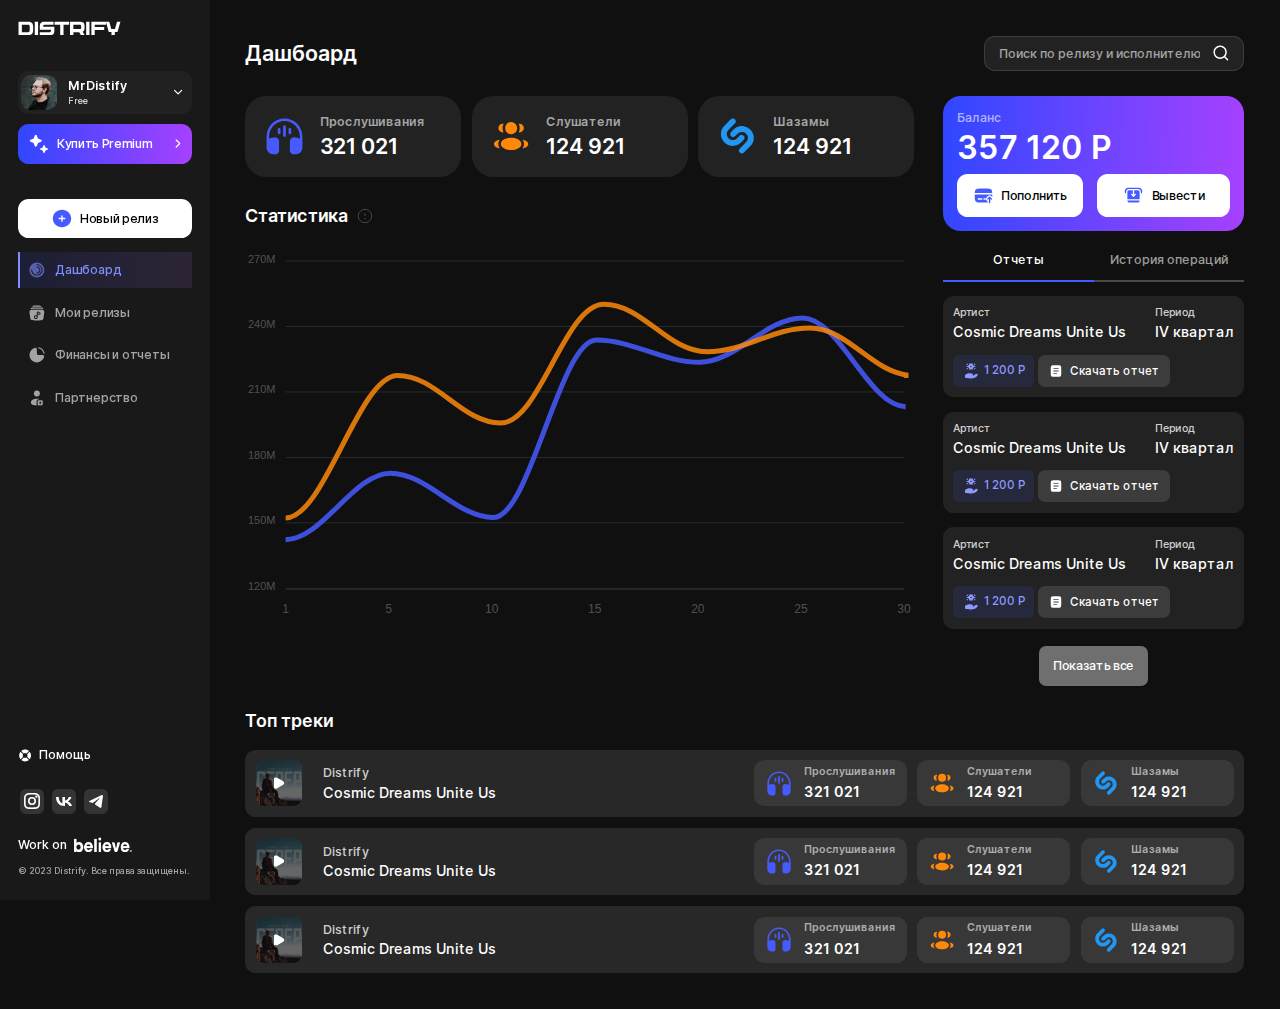
==== commit 8a7424f3: "first commit" ====
--- a/dashboard.html
+++ b/dashboard.html
@@ -782,7 +782,7 @@
         </div>
     </div>
 
-    <div class="modal tariff-modal" id="tariffModal">
+    <div class="modal _activ2e tariff-modal" id="tariffModal">
         <div class="modal__bg _close-modal"></div>
         <div class="modal__dialog">
             <div class="modal__top">
@@ -791,8 +791,8 @@
                 </div>
             </div>
             <div class="tariffs">
-                <div class="tariff-card _selected">
-                    <input checked type="radio" name="profileTariff">
+                <div class="tariff-card">
+                    <input checked class="_selected" type="radio" name="profileTariff">
                     <div class="tariff-card__inner">
                         <div class="tariff-card__top">
                             <div class="text24 text20-tablet bold-text">
@@ -842,7 +842,7 @@
 
             <div class="price-radios">
                 <div class="price-radio">
-                    <input checked type="radio" name="price">
+                    <input class="_selected" checked type="radio" name="price">
                     <div class="price-radio__inner">
                         <div class="price-radio__title">
                             0 руб
--- a/css/style.min.css
+++ b/css/style.min.css
@@ -1,2 +1,2 @@
-@font-face{font-family:Inter;src:url(../fonts/Inter-Medium.ttf) format("ttf"),url(../fonts/Inter-Medium.eot) format("eot"),url(../fonts/Inter-Medium.woff) format("woff"),url(../fonts/Inter-Medium.woff2) format("woff2");font-weight:500;font-style:normal;font-display:swap}@font-face{font-family:Inter;src:url(../fonts/Inter-SemiBold.ttf) format("ttf"),url(../fonts/Inter-SemiBold.eot) format("eot"),url(../fonts/Inter-SemiBold.woff) format("woff"),url(../fonts/Inter-SemiBold.woff2) format("woff2");font-weight:600;font-style:normal;font-display:swap}@font-face{font-family:Inter;src:url(../fonts/Inter-Bold.ttf) format("ttf"),url(../fonts/Inter-Bold.eot) format("eot"),url(../fonts/Inter-Bold.woff) format("woff"),url(../fonts/Inter-Bold.woff2) format("woff2");font-weight:700;font-style:normal;font-display:swap}*,::after,::before{margin:0;padding:0;-webkit-box-sizing:border-box;box-sizing:border-box;-webkit-font-smoothing:antialiased!important;-webkit-tap-highlight-color:transparent;outline:0!important}h1,h2,h3,h4,h5,h6{font-weight:400}a,body,div,form,h1,h2,h3,h4,h5,li,p,ul{margin:0;padding:0;border:0;text-decoration:none;line-height:1}button,input,textarea{outline:0!important;-webkit-transition:.125s;-o-transition:.125s;transition:.125s;font-family:inherit}input:active,input[type=checkbox]:focus,input[type=file]:focus,input[type=radio]:focus,input[type=text]:focus{outline:0!important}::-webkit-input-placeholder{color:#222}::-moz-placeholder{color:#222}:-moz-placeholder{color:#222}:-ms-input-placeholder{color:#222}input::-webkit-inner-spin-button,input::-webkit-outer-spin-button{-webkit-appearance:none;margin:0}input[type=number]{-moz-appearance:textfield}html{height:100%;scroll-behavior:smooth;width:100%}svg{-ms-flex-negative:0;flex-shrink:0}path,svg{-webkit-transition:.125s;-o-transition:.125s;transition:.125s}a{color:inherit;text-decoration:none;-webkit-transition:125ms;-o-transition:125ms;transition:125ms}a:focus,a:hover{text-decoration:none!important}li,ul{margin:0;padding:0;list-style:none}i{line-height:100%}fieldset{min-width:0;padding:0;margin:0;border:0}button{cursor:pointer;border:none;outline:0;-webkit-box-sizing:border-box;box-sizing:border-box;-webkit-transition:125ms;-o-transition:125ms;transition:125ms;background-color:inherit;font-size:1em}.swiper-button-next,.swiper-button-prev{z-index:2}.swiper-button-next::after,.swiper-button-prev::after{display:none}img{-webkit-user-select:none;-moz-user-select:none;-o-user-select:none;-ms-user-select:none;user-select:none}html.fixed-body{overflow-y:hidden}.wrapper{min-height:100vh;display:-webkit-box;display:-ms-flexbox;display:flex;-webkit-box-orient:vertical;-webkit-box-direction:normal;-ms-flex-direction:column;flex-direction:column;-ms-flex-negative:0;flex-shrink:0}.content{-webkit-box-flex:1;-ms-flex-positive:1;flex-grow:1;display:-webkit-box;display:-ms-flexbox;display:flex;-webkit-box-orient:vertical;-webkit-box-direction:normal;-ms-flex-direction:column;flex-direction:column;width:100%}.m-page{width:calc(100vw - (100vw - 100%));overflow-x:hidden;font-family:Inter,sans-serif;font-weight:500;color:#fff;background:#101010;font-size:calc(1440px * (16 / 1440))}@media screen and (max-width:1440px){.m-page{font-size:calc(100vw * (16 / 1440))}}.m-page.fixed-body,.m-page.fixed-body2{overflow-y:hidden;padding-right:var(--scrollWidth)}.container{max-width:1440px;width:100%;margin:0 auto;padding:0 4.25em}a:hover{color:#465bff}@media screen and (max-width:992px){.m-page{font-size:calc(100vw * (16 / 768))}.container{padding:0 1.125em}}@media screen and (max-width:576px){.m-page{font-size:calc(100vw * (16 / 360))}}.text36{font-size:2.25em;line-height:122%}.text24{font-size:1.5em;line-height:116%}.text20{font-size:1.25em;line-height:120%}.text19{font-size:1.1875em;line-height:120%}.text18{font-size:1.125em;line-height:120%}.text17{font-size:1.0625em;line-height:120%}.text16{font-size:1em;line-height:120%}.text15{font-size:.9375em;line-height:120%}.text14{font-size:.875em;line-height:121%}.text13{font-size:.8125em;line-height:120%}.text12{font-size:.75em;line-height:125%}.text11{font-size:.6875em;line-height:120%}.text10{font-size:.625em;line-height:120%}.extra-bold-text{font-weight:800}.bold-text{font-weight:700}.semi-bold-text{font-weight:600}.medium-text{font-weight:500}.regular-text{font-weight:400}.light-text{font-weight:300}.white60-text{color:rgba(255,255,255,.6)}.red-text{color:#ff545c}.green-text{color:#58dd77}@media screen and (max-width:992px){.text28-tablet{font-size:1.75em}.text20-tablet{font-size:1.25em}.text19-tablet{font-size:1.1875em}.text18-tablet{font-size:1.125em}.text17-tablet{font-size:1.0625em}.text16-tablet{font-size:1em}.text15-tablet{font-size:.9375em}.text14-tablet{font-size:.875em}.text13-tablet{font-size:.8125em}.text12-tablet{font-size:.75em}.text11-tablet{font-size:.6875em}.text10-tablet{font-size:.625em}}@media screen and (max-width:576px){.text18-mob{font-size:1.125em}.text16-mob{font-size:1em}}.m-btn{display:-webkit-box;display:-ms-flexbox;display:flex;-webkit-box-align:center;-ms-flex-align:center;align-items:center;-webkit-box-pack:center;-ms-flex-pack:center;justify-content:center;-webkit-transition:.225s ease-out;-o-transition:.225s ease-out;transition:.225s ease-out;padding:0 1em;height:2.75em;font-weight:500;border-radius:.75em}.m-btn:focus{-webkit-box-shadow:none;box-shadow:none}.m-btn img{-ms-flex-negative:0;flex-shrink:0}.m-btn svg{height:auto}.m-btn span{font-size:.875em;line-height:121%;letter-spacing:-.02625em}.m-btn-big{height:3.75em}.m-btn-big span{font-size:1em}.m-btn-gradient{background:-o-linear-gradient(358deg,#3047ff 0,#a341ff 97.78%);background:linear-gradient(92deg,#3047ff 0,#a341ff 97.78%);color:#fff}.m-btn-gradient:hover{background:-o-linear-gradient(bottom,rgba(0,0,0,.12) 0,rgba(0,0,0,.12) 100%),-o-linear-gradient(358deg,#3047ff 0,#a341ff 97.78%);background:linear-gradient(0deg,rgba(0,0,0,.12) 0,rgba(0,0,0,.12) 100%),linear-gradient(92deg,#3047ff 0,#a341ff 97.78%);color:#fff}.m-btn-white{background:#fff;color:#000}.m-btn-white:hover{background:#c5c5c5;color:#000}.m-btn-blue{background:#465bff;color:#fff}.m-btn-blue:hover{background:#3646cd;color:#fff}.m-btn-dashed{border:2px dashed rgba(255,255,255,.24);color:#fff}.m-btn-dashed:hover{border-color:#fff;color:#fff}.m-btn-gray{padding:0 .5em;border-radius:.5em;background:rgba(255,255,255,.12);height:2.3125em;display:-webkit-box;display:-ms-flexbox;display:flex;-webkit-box-align:center;-ms-flex-align:center;align-items:center;color:#fff}.m-btn-gray._disabled{pointer-events:none;opacity:.4}.m-btn-gray img{width:1em;margin-right:.5em;-ms-flex-negative:0;flex-shrink:0}.m-btn-gray .text14:not(:last-child){margin:0 .57em 0 0}.m-btn-gray:hover{background:rgba(255,255,255,.24);color:#fff}.m-select .nice-select{font-size:1em;height:2.4375em;padding:0 .75em;display:-webkit-box;display:-ms-flexbox;display:flex;-webkit-box-align:center;-ms-flex-align:center;align-items:center;-webkit-box-pack:justify;-ms-flex-pack:justify;justify-content:space-between;border-radius:.5em;border:1px solid rgba(255,255,255,.24);background-color:transparent!important;color:#fff;font-weight:500;width:auto;min-width:100%}.m-select .nice-select:after{display:none}.m-select .nice-select:before{content:'';background-image:url(../img/select-arrow.svg);background-size:100% auto;background-repeat:no-repeat;background-position:center;-ms-flex-negative:0;flex-shrink:0;margin-left:.5em;width:1em;height:1em;-webkit-box-ordinal-group:11;-ms-flex-order:10;order:10}.m-select .nice-select .current{font-size:.75em;display:block;max-width:calc(100% - 1.5em);white-space:nowrap;overflow:hidden;-o-text-overflow:ellipsis;text-overflow:ellipsis}.m-select .nice-select .list{-webkit-box-shadow:0 .5em 4em 0 rgba(0,0,0,.6);box-shadow:0 .5em 4em 0 rgba(0,0,0,.6);background:#393939;border-radius:.75em;padding:.5em;width:auto;min-width:100%}.m-select .nice-select .option{border-radius:.75em;display:-webkit-box;display:-ms-flexbox;display:flex;-webkit-box-align:center;-ms-flex-align:center;align-items:center;font-size:.75em;padding:.78em 1em;border:none}.m-select .nice-select .option.selected,.m-select .nice-select .option:hover{background:rgba(255,255,255,.12)}.fg{position:relative;margin:0}.fg .nice-select,.fg input,.fg textarea{border-radius:.75em;background-color:rgba(255,255,255,.08);padding:0 1em;height:3.75em;width:100%}.fg input,.fg textarea{border:none;font-size:1em;color:#fff}.fg input::-webkit-input-placeholder,.fg textarea::-webkit-input-placeholder{color:rgba(255,255,255,.6)}.fg input::-moz-placeholder,.fg textarea::-moz-placeholder{color:rgba(255,255,255,.6)}.fg input:-ms-input-placeholder,.fg textarea:-ms-input-placeholder{color:rgba(255,255,255,.6)}.fg input::-ms-input-placeholder,.fg textarea::-ms-input-placeholder{color:rgba(255,255,255,.6)}.fg input::placeholder,.fg textarea::placeholder{color:rgba(255,255,255,.6)}.fg input:focus,.fg textarea:focus{background-color:rgba(255,255,255,.18)}.fg .nice-select{background:rgba(255,255,255,.08)!important;border:none}.fg .nice-select:focus{background:rgba(255,255,255,.18)!important}.fg .nice-select .current,.fg .nice-select .option{font-size:1em}.fg__hint{margin-top:.5em;padding:.75em;border-radius:.75em;background:rgba(255,180,82,.12);display:-webkit-box;display:-ms-flexbox;display:flex;-webkit-box-align:center;-ms-flex-align:center;align-items:center;color:rgba(255,255,255,.6)}.fg__hint img{width:1.5em;-ms-flex-negative:0;flex-shrink:0;margin-right:.81em}.fg__hint .text14{max-width:27.5em;line-height:143%}.fg__hint-text{color:rgba(255,255,255,.4);margin-top:.75em}.fg textarea{resize:none;padding-top:1.28em;padding-bottom:1.28em;height:16.375em}.fg-ai__btn{position:absolute;right:.56em;bottom:.94em;height:2.75em;padding:0 1em;border-radius:1em}.date-input input{padding-left:2.75em;background-image:url(../img/calendar2.svg);background-size:1.25em auto;background-repeat:no-repeat;background-position:left 1em center}.m-check,.price-radio,.radio-btn,.tariff-card,.type-radio{position:relative}.m-check input,.price-radio input,.radio-btn input,.tariff-card input,.type-radio input{position:absolute;opacity:0;width:100%;height:100%;left:0;top:0;z-index:2;cursor:pointer}.m-check input:checked~.m-check__item::before{border-color:#465bff;background-color:#465bff;background-size:.75em auto}.m-check__item{padding-left:2.25em;position:relative;min-height:1.25em;display:-webkit-box;display:-ms-flexbox;display:flex;-webkit-box-align:center;-ms-flex-align:center;align-items:center}.m-check__item:before{content:'';position:absolute;z-index:1;border-radius:.25em;border:.125em solid rgba(255,255,255,.4);width:1.25em;height:1.25em;left:0;top:50%;-webkit-transform:translateY(-50%);-ms-transform:translateY(-50%);transform:translateY(-50%);-webkit-transition:.1s;-o-transition:.1s;transition:.1s;background-image:url(../img/check.svg);background-size:0 auto;background-repeat:no-repeat;background-position:center}.m-check__item a{text-decoration:underline;position:relative;z-index:2}.m-backdrop{position:relative}.m-backdrop:after{content:'';position:absolute;top:0;left:0;width:100%;height:100%;background:-webkit-gradient(linear,left bottom,left top,from(rgba(0,0,0,.6)),to(rgba(0,0,0,.6))),url(<path-to-image>),50%/cover no-repeat,rgba(255,255,255,.12);background:-o-linear-gradient(bottom,rgba(0,0,0,.6) 0,rgba(0,0,0,.6) 100%),url(<path-to-image>),50%/cover no-repeat,rgba(255,255,255,.12);background:linear-gradient(0deg,rgba(0,0,0,.6) 0,rgba(0,0,0,.6) 100%),url(<path-to-image>),50%/cover no-repeat,rgba(255,255,255,.12);pointer-events:none;border-radius:inherit}.breadcrumbs{margin-top:60px}.breadcrumbs__item{font-size:16px;line-height:110%;position:relative;font-weight:400;display:inline}.breadcrumbs__item:last-child{font-weight:600}.breadcrumbs__item:not(:first-child){margin-left:24px}.breadcrumbs__item:not(:first-child):before{content:'';position:absolute;z-index:1;width:3.51px;height:3.51px;background-color:#465bff;border-radius:1px;-webkit-transform:rotate(-45deg);-ms-transform:rotate(-45deg);transform:rotate(-45deg);top:7px;right:100%;margin-right:10px}.modal{position:fixed;left:0;top:0;width:100%;height:calc(100 * var(--vh));z-index:80;opacity:0;pointer-events:none;-webkit-transition:.3s;-o-transition:.3s;transition:.3s;overflow-y:auto;padding:2em 0;text-align:center}.modal__bg{background:rgba(37,38,39,.9);position:fixed;width:100%;height:calc(100 * var(--vh));top:0;left:0;display:none;z-index:2}.modal._active{opacity:1;pointer-events:unset}.modal._active .modal__bg{display:block}.modal:after{content:'';display:inline-block;height:100%;vertical-align:middle;margin-right:-4px}.modal__dialog{text-align:left;vertical-align:middle;border-radius:1.5em;background:#101010;-webkit-backdrop-filter:blur(16px);backdrop-filter:blur(16px);width:30em;max-width:calc(100% - .5em);position:relative;z-index:3;padding:2em;display:inline-grid;grid-template-columns:100%;gap:2em}.modal__close{z-index:10;border-top:0;background-color:transparent;width:1.5em;display:-webkit-box;display:-ms-flexbox;display:flex;-webkit-box-align:center;-ms-flex-align:center;align-items:center;-webkit-box-pack:center;-ms-flex-pack:center;justify-content:center;position:absolute;top:1.37em;right:1.13em}.modal__close svg{width:100%;height:auto}.modal__close:hover path{fill:#465bff}.modal__top{text-align:center}.modal-form{display:grid;grid-template-columns:100%;gap:1em}.modal-form__nav{margin-top:.25em}.modal-form__nav .m-btn{width:100%}.track-modal .modal__dialog{width:39.125em;padding:2.5em}.track-modal .modal__top{text-align:left}.track-mate,.track-version{display:grid;grid-template-columns:100%;gap:.75em}.radio-buttons{display:grid;grid-template-columns:repeat(4,calc(25% - 2.25em / 4));gap:.75em}.radio-btn label{height:2.6875em;display:-webkit-box;display:-ms-flexbox;display:flex;-webkit-box-align:center;-ms-flex-align:center;align-items:center;-webkit-box-pack:center;-ms-flex-pack:center;justify-content:center;border-radius:1em;background:rgba(255,255,255,.12);color:rgba(255,255,255,.6)}.radio-btn label span{font-size:1em;line-height:120%;letter-spacing:-.055em}.radio-btn input:checked~label{background:#fff;color:#000}.track-mate .radio-buttons{grid-template-columns:repeat(3,calc(100% / 3 - .5em))}.tariff-modal .modal__dialog{width:47.5em}.tariff-modal .modal__top{text-align:left}.tariffs{display:grid;grid-template-columns:repeat(2,calc(50% - .5em));gap:1em}.tariff-card__inner{height:100%;display:-webkit-box;display:-ms-flexbox;display:flex;-webkit-box-orient:vertical;-webkit-box-direction:normal;-ms-flex-direction:column;flex-direction:column;border-radius:1.5em;border:2px solid rgba(255,255,255,.12);padding:1.5em}.tariff-card__top{display:grid;grid-template-columns:100%;gap:.31em}.tariff-card__price{color:rgba(255,255,255,.8)}.tariff-card__items{margin-top:1.5em;display:grid;grid-template-columns:100%;gap:1em;padding-left:.625em}.tariff-card__items li{font-size:1em;line-height:150%;padding-left:1em;position:relative}.tariff-card__items li:before{content:"\2022";position:absolute;top:0;left:0}.tariff-card__nav{margin-top:auto;padding-top:1.69em}.tariff-card__nav .m-btn{width:100%}.tariff-card input:checked~.tariff-card__inner{border-color:rgba(70,91,255,.6);background:rgba(70,91,255,.12)}.tariff-card input:checked~.tariff-card__inner .tariff-card__nav .m-btn{background:rgba(70,91,255,.24);pointer-events:none}.price-radios{display:grid;grid-template-columns:repeat(3,calc(100% / 3 - 2em / 3));gap:1em}.price-radio__inner{padding:1em;height:100%;border-radius:1.5em;background:rgba(255,255,255,.04);display:grid;grid-template-columns:100%;gap:.75em;text-align:center;font-weight:700}.price-radio__inner:before{content:'';position:absolute;top:.75em;right:.94em;border:.125em solid rgba(255,255,255,.4);width:1.25em;height:1.25em;border-radius:50%;-webkit-transition:.1s;-o-transition:.1s;transition:.1s;background-image:url(../img/check.svg);background-size:0 auto;background-repeat:no-repeat;background-position:center}.price-radio__title{font-size:1.25em;line-height:120%;letter-spacing:-.06875em}.price-radio__desc{font-size:1em;line-height:119%;color:rgba(255,255,255,.6)}.price-radio input:checked~.price-radio__inner::before{border-color:#465bff;background-color:#465bff;background-size:.75em auto}@media screen and (max-width:992px){.m-select:not(.fg) .nice-select{padding:0 .5em}.track-modal .modal__dialog{padding:1.25em}.tariff-card__items{font-size:.875em}.tariff-card__nav{padding-top:1.25em}}@media screen and (max-width:576px){.radio-buttons{grid-template-columns:repeat(2,calc(50% - .375em))}.track-mate .radio-buttons{grid-template-columns:repeat(3,calc(100% / 3 - .5em / 3));gap:.25em}.radio-btn label{height:2.5625em}.radio-btn label span{font-size:.875em}.tariff-modal .modal__dialog,.track-modal .modal__dialog{padding:1.25em;gap:1.5em}.tariffs{width:calc(100% + 2.5em);margin-left:-1.25em;padding:0 1.25em 1em;overflow-x:auto;display:-webkit-box;display:-ms-flexbox;display:flex;gap:unset;margin-bottom:-1em}.tariff-card{width:15.25em;-ms-flex-negative:0;flex-shrink:0}.tariff-card:not(:last-child){margin:0 1em 0 0}.price-radios{grid-template-columns:100%}.price-radio__inner{min-height:6.62em;padding:1.72em}.price-radio__inner br{display:none}.price-radio__title{font-size:1.125em}.price-radio__desc{font-size:.875em}}.header{display:none}.header__logo{width:6.8125em;display:block;-ms-flex-negative:0;flex-shrink:0;margin-right:auto}.header__logo img{width:100%;display:block}@media screen and (max-width:992px){.header{display:-webkit-box;display:-ms-flexbox;display:flex;-webkit-box-align:center;-ms-flex-align:center;align-items:center;-webkit-box-pack:end;-ms-flex-pack:end;justify-content:flex-end;padding:.75em 1em;position:relative;z-index:21}.burger{width:1.75em;height:1.75em;position:relative;margin-left:.75em}.burger svg{position:absolute;top:50%;left:50%;-webkit-transform:translate(-50%,-50%);-ms-transform:translate(-50%,-50%);transform:translate(-50%,-50%);width:100%;height:auto}._open-menu .burger ._view1,.burger ._view2{opacity:0}._open-menu .burger ._view2{opacity:1}._open-menu .sidebar{-webkit-transform:translateX(0);-ms-transform:translateX(0);transform:translateX(0)}}.footer__logo{display:block}.footer__logo img{width:100%;display:block}.sidebar{background:rgba(255,255,255,.04);position:fixed;top:0;left:0;width:14.75em;height:calc(100 * var(--vh));padding:1.5em 1.25em;display:-webkit-box;display:-ms-flexbox;display:flex;-webkit-box-orient:vertical;-webkit-box-direction:normal;-ms-flex-direction:column;flex-direction:column;overflow-y:auto}.sidebar__logo{width:7.25em}.sidebar__logo img{width:100%;display:block}.sidebar__premium{margin-top:.75em;-webkit-box-pack:start;-ms-flex-pack:start;justify-content:flex-start;padding:0 .5em 0 .75em}.sidebar__premium-stars{width:1.5em;-ms-flex-negative:0;flex-shrink:0;margin-right:.5em}.sidebar__premium-arrows{margin-left:auto;width:1em;-ms-flex-negative:0;flex-shrink:0}.sidebar__release{margin-top:2.5em}.sidebar__release img{width:1.5em;margin-right:.5em}.sidebar__links{margin-top:1em;display:grid;grid-template-columns:100%;gap:.5em}.sidebar__link{display:-webkit-box;display:-ms-flexbox;display:flex;-webkit-box-align:center;-ms-flex-align:center;align-items:center;height:2.5em;padding:0 .75em;color:rgba(255,255,255,.6);position:relative}.sidebar__link._active,.sidebar__link:hover{color:#7f8dff}.sidebar__link._active:before,.sidebar__link:hover:before{opacity:1;width:2px}.sidebar__link._active:after,.sidebar__link:hover:after{width:100%}.sidebar__link._active circle,.sidebar__link._active path,.sidebar__link:hover circle,.sidebar__link:hover path{fill:#828dff}.sidebar__link:after,.sidebar__link:before{content:'';position:absolute;top:0;left:0;height:100%;-webkit-transition:.3s;-o-transition:.3s;transition:.3s}.sidebar__link:before{background-color:#808dff;opacity:0;z-index:2;width:0}.sidebar__link:after{background:-webkit-gradient(linear,left top,right top,color-stop(.34%,rgba(48,71,255,.12)),color-stop(99.92%,rgba(186,123,255,.12)));background:-o-linear-gradient(left,rgba(48,71,255,.12) .34%,rgba(186,123,255,.12) 99.92%);background:linear-gradient(90deg,rgba(48,71,255,.12) .34%,rgba(186,123,255,.12) 99.92%);width:0}.sidebar__link span,.sidebar__link svg{position:relative;z-index:3}.sidebar__link span{font-size:.875em;letter-spacing:-.0175em}.sidebar__link svg{width:1.25em;margin-right:.625em}.sidebar__bottom{margin-top:auto;display:-webkit-box;display:-ms-flexbox;display:flex;-webkit-box-orient:vertical;-webkit-box-direction:normal;-ms-flex-direction:column;flex-direction:column;-webkit-box-align:start;-ms-flex-align:start;align-items:flex-start}.sidebar__help{display:-webkit-box;display:-ms-flexbox;display:flex;-webkit-box-align:center;-ms-flex-align:center;align-items:center}.sidebar__help svg{width:1em;margin-right:.5em}.sidebar__help span{font-size:.875em;line-height:120%}.sidebar__help:hover{color:#7f8dff}.sidebar__help:hover path{fill:#828dff}.sidebar .socials{margin-top:1.75em;padding:0 .125em}.sidebar__work-on{margin-top:1.625em;display:-webkit-box;display:-ms-flexbox;display:flex}.sidebar__work-on img{width:4.0625em;margin-left:.5em;-ms-flex-negative:0;flex-shrink:0}.sidebar__c{margin-top:.75em;color:rgba(255,255,255,.6)}.sidebar__c .text10{line-height:180%}.avatar{width:2.5em;height:2.5em;border-radius:.65em;-ms-flex-negative:0;flex-shrink:0}.avatar img{width:100%;height:100%;-o-object-fit:cover;object-fit:cover;border-radius:inherit;display:block}.sidebar-user{z-index:4;margin-top:2.5em;position:relative}.sidebar-user._open .sidebar-user__dropdown{opacity:1;pointer-events:unset}.sidebar-user__show{display:-webkit-box;display:-ms-flexbox;display:flex;-webkit-box-align:center;-ms-flex-align:center;align-items:center;border-radius:.75em;background:rgba(255,255,255,.04);padding:.25em .5em .25em .25em;-webkit-transition:.3s;-o-transition:.3s;transition:.3s}.sidebar-user__show:hover{background:rgba(255,255,255,.1);cursor:pointer}.sidebar-user .avatar{margin-right:.75em}.sidebar-user__info{display:grid;grid-template-columns:100%;gap:.19em}.sidebar-user__type{color:rgba(255,255,255,.8);display:-webkit-box;display:-ms-flexbox;display:flex;-webkit-box-align:center;-ms-flex-align:center;align-items:center}.sidebar-user__type img{width:.75em;height:auto;margin-right:.25em}.sidebar-user__type-duration,.sidebar-user__type-text{font-size:.625em;line-height:120%}.sidebar-user__type-duration{margin-left:.4em}.sidebar-user__arrow{width:1em;display:-webkit-box;display:-ms-flexbox;display:flex;-webkit-box-align:center;-ms-flex-align:center;align-items:center;-webkit-box-pack:center;-ms-flex-pack:center;justify-content:center;background-color:transparent;margin-left:auto}.sidebar-user__arrow:hover path{stroke:#465bff}.sidebar-user__arrow svg{width:100%;height:auto}.sidebar-user__dropdown{opacity:0;pointer-events:none;-webkit-transition:.3s;-o-transition:.3s;transition:.3s;position:absolute;top:100%;left:0;margin-top:.625em;width:100%;padding:.5em;border-radius:.75em;background:#2d2d2d;-webkit-box-shadow:0 .5em 4em 0 rgba(0,0,0,.6);box-shadow:0 .5em 4em 0 rgba(0,0,0,.6)}.sidebar-user__link{display:-webkit-box;display:-ms-flexbox;display:flex;-webkit-box-align:center;-ms-flex-align:center;align-items:center;padding:.56em .75em;min-height:2.125em}.sidebar-user__link span{font-size:.8125em;line-height:123%;letter-spacing:-.02438em}.sidebar-user__bottom{padding:.25em 0;border-top:1px solid rgba(255,255,255,.12);margin-top:.5em}.sidebar-user__bottom .sidebar-user__link{color:#d65c60}.sidebar-user__bottom .sidebar-user__link:hover{color:#cc3338}.socials{display:-webkit-box;display:-ms-flexbox;display:flex;-webkit-box-align:center;-ms-flex-align:center;align-items:center}.socials__item{border-radius:.375rem;background:rgba(255,255,255,.12);width:1.75em;height:1.75em;display:-webkit-box;display:-ms-flexbox;display:flex;-webkit-box-align:center;-ms-flex-align:center;align-items:center;-webkit-box-pack:center;-ms-flex-pack:center;justify-content:center}.socials__item:not(:last-child){margin:0 .5em 0 0}.socials__item:hover{background:rgba(255,255,255,.22)}.socials__item img{width:1.125em}.socials__item._small img{width:1em}.content{padding:2.5em;margin-left:auto;width:calc(100% - 14.75em)}@media screen and (max-width:992px){.sidebar{background:#101010;padding:4.75em 1em .75em;width:100%;-webkit-transition:.4s;-o-transition:.4s;transition:.4s;-webkit-transform:translateX(-150%);-ms-transform:translateX(-150%);transform:translateX(-150%);z-index:20}.sidebar__logo{display:none}.sidebar__release{margin-top:.75em}.sidebar .socials,.sidebar__work-on{margin-top:1.125em}.sidebar-user{margin:0}.content{padding:.25em 1em 2.5em;width:100%}}.empty{-webkit-box-flex:1;-ms-flex-positive:1;flex-grow:1;display:-webkit-box;display:-ms-flexbox;display:flex;-webkit-box-align:center;-ms-flex-align:center;align-items:center;-webkit-box-pack:center;-ms-flex-pack:center;justify-content:center;-webkit-box-orient:vertical;-webkit-box-direction:normal;-ms-flex-direction:column;flex-direction:column;text-align:center}.empty__icon{width:5em;margin-bottom:.5em}.empty__btn{width:16.875em;max-width:100%;height:4.0625em;margin-top:1.5em}.empty__btn img{width:1.5em;margin-right:.625em}.page-top{display:-webkit-box;display:-ms-flexbox;display:flex;-webkit-box-align:center;-ms-flex-align:center;align-items:center;-webkit-box-pack:justify;-ms-flex-pack:justify;justify-content:space-between;margin-bottom:1.75em}.page-top__selects{display:-webkit-box;display:-ms-flexbox;display:flex;-webkit-box-align:center;-ms-flex-align:center;align-items:center}.page-top__selects .m-select:not(:last-child){margin:0 1em 0 0}.release-items{display:grid;grid-template-columns:100%;gap:.75em}.release-card{border-radius:.75em;background:rgba(255,255,255,.1);padding:1em;display:grid;grid-template-columns:18.8125em 12em calc(100% - 38.8125em);gap:4em;-webkit-box-align:center;-ms-flex-align:center;align-items:center}.release-card__col1{display:-webkit-box;display:-ms-flexbox;display:flex;-webkit-box-align:center;-ms-flex-align:center;align-items:center}.release-card__img{border-radius:.675em;position:relative;margin-right:1.44em}.release-card .avatar{width:4.5em;height:4.5em}.release-card__artist{color:rgba(255,255,255,.8)}.release-card__name{margin-top:.25em}.release-card__bottom,.release-card__date,.release-card__listen,.release-card__status,.release-card__ups{display:-webkit-box;display:-ms-flexbox;display:flex;-webkit-box-align:center;-ms-flex-align:center;align-items:center}.release-card__bottom{margin-top:.5em}.release-card__date img,.release-card__listen img,.release-card__status img{width:1em;-ms-flex-negative:0;flex-shrink:0;margin-right:.5em}.release-card__date{margin-right:1em;color:rgba(255,255,255,.6)}.release-card__btn{color:rgba(255,255,255,.6);padding:.1875em 0;border-bottom:1px solid rgba(255,255,255,.24);border-top:1px solid transparent}.release-card__btn svg{opacity:.6;width:1em;height:auto;margin-right:.25em}.release-card__btn:hover{color:#fff;border-bottom-color:#fff}.release-card__btn:hover svg{opacity:1}.release-card__stat{display:-webkit-box;display:-ms-flexbox;display:flex;-webkit-box-orient:vertical;-webkit-box-direction:normal;-ms-flex-direction:column;flex-direction:column;-webkit-box-align:start;-ms-flex-align:start;align-items:flex-start}.release-card__stat-link{margin-top:.25em}.release-card__status{margin-top:.5em;color:#58dd77}.release-card__status._red{color:#ff5e5a}.release-card__status._orange{color:#fd880a}.release-card__status._gray{color:#a1a1a1}.release-card__nav{display:-webkit-box;display:-ms-flexbox;display:flex;-webkit-box-align:center;-ms-flex-align:center;align-items:center;-webkit-box-pack:end;-ms-flex-pack:end;justify-content:flex-end}.release-card__btn2:not(:last-child){margin:0 .5em 0 0}.play-btn{position:absolute;top:50%;left:50%;-webkit-transform:translate(-50%,-50%);-ms-transform:translate(-50%,-50%);transform:translate(-50%,-50%);display:-webkit-box;display:-ms-flexbox;display:flex;-webkit-box-align:center;-ms-flex-align:center;align-items:center;-webkit-box-pack:center;-ms-flex-pack:center;justify-content:center;width:1.25em;z-index:2}.play-btn svg{width:100%;height:auto}.play-btn:hover path{fill:#465bff}@media screen and (max-width:992px){.page-top__selects .m-select:not(:last-child){margin:0 .25em 0 0}.release-card{grid-template-columns:repeat(2,calc(50% - .375em));gap:.75em}.release-card__nav{-webkit-box-pack:unset;-ms-flex-pack:unset;justify-content:unset}.release-card__stat{-webkit-box-orient:horizontal;-webkit-box-direction:normal;-ms-flex-direction:row;flex-direction:row;-ms-flex-wrap:wrap;flex-wrap:wrap;-webkit-box-pack:justify;-ms-flex-pack:justify;justify-content:space-between}.release-card__stat-link{-webkit-box-ordinal-group:3;-ms-flex-order:2;order:2;margin:.5em 0 0}.release-card__status{margin:0 0 0 auto;width:7em;-webkit-box-pack:end;-ms-flex-pack:end;justify-content:flex-end}.release-card__listen{width:calc(100% - 7em);-webkit-box-flex:1;-ms-flex-positive:1;flex-grow:1}}@media screen and (max-width:576px){.page-top{display:grid;grid-template-columns:100%;gap:1em;margin-bottom:1.25em}.page-top__selects{display:grid;grid-template-columns:7.4375em calc(100% - 7.4375em - .25em);gap:.25em}.page-top__selects .m-select:not(:last-child){margin:0}.page-top__selects .m-select .nice-select{width:100%}.page-top__selects .m-select:last-child .list{left:unset;right:0}.release-card{padding:.75em;grid-template-columns:100%}.release-card__col2{margin-top:.25em}.release-card__btn2{height:2em;padding:0 .375em}.release-card__btn2:not(:last-child){margin:0 .25em 0 0}.release-card__btn2 .text14{font-size:.75em}._hide-mob{display:none}}.profile-form{display:grid;grid-template-columns:repeat(2,calc(50% - 1em));gap:2em}.profile-form__btn{grid-column:1/-1;border-radius:1em;height:4em;margin-top:-.5em}.profile-form__btn span{font-size:1em}.file-input{display:grid;grid-template-columns:8.75em calc(100% - 9.25em);gap:.5em;position:relative}.file-input__preview{padding:.75em;border:2px solid rgba(255,255,255,.24);border-radius:.75em;color:rgba(255,255,255,.6);position:relative}.file-input__preview .text14{position:relative;z-index:3;letter-spacing:-.04813em}.file-input__preview img{position:absolute;top:0;left:0;width:100%;height:100%;border-radius:inherit;opacity:0;-webkit-transition:.3s;-o-transition:.3s;transition:.3s}.file-input__area{position:relative;min-height:8.75em}.file-input__area-inner{display:-webkit-box;display:-ms-flexbox;display:flex;-webkit-box-align:center;-ms-flex-align:center;align-items:center;-webkit-box-pack:center;-ms-flex-pack:center;justify-content:center;-webkit-box-orient:vertical;-webkit-box-direction:normal;-ms-flex-direction:column;flex-direction:column;text-align:center;border-radius:.75em;border:2px dashed rgba(255,255,255,.24);height:100%;padding:1em}.file-input__area input{position:absolute;top:0;left:0;width:100%;height:100%;opacity:0;cursor:pointer}.file-input__area input:hover~.file-input__area-inner{border-color:#fff}.file-input__icon{width:1.75em;margin-bottom:.56em}.file-input__desc{margin-top:.75em}.file-input__name{display:none}.file-input .custom-file-container{position:absolute;top:0;right:0;width:calc(100% - 9.25em);height:100%}.file-input .custom-file-container:hover~.file-input__area-inner{border-color:#fff}.file-input .label-container{display:none}.file-input .input-container{margin:0;opacity:0;position:absolute;width:100%;height:100%;min-width:unset;display:block;right:0;top:0}.file-input .input-container input{cursor:pointer;min-width:unset;width:100%;height:100%!important}.file-input .image-preview{position:absolute;right:100%;margin-right:.5em;top:0;width:8.75em;height:8.75em;border-radius:.65em;opacity:0}.file-input._uploaded .image-preview{opacity:1}.file-input._uploaded .file-input__preview{border:none}.file-input._uploaded .file-input__preview img{opacity:1}.file-input._music-input{grid-template-columns:100%}.file-input._music-input._uploaded .file-input__desc,.file-input._music-input._uploaded .file-input__icon,.file-input._music-input._uploaded .file-input__title{display:none}.file-input._music-input._uploaded .file-input__name{display:block}.passport-data{margin-top:1.5em;display:grid;grid-template-columns:100%;gap:1em}.passport-data:first-child{margin-top:0}.passport-data__grid{display:grid;grid-template-columns:repeat(2,calc(50% - .5em));gap:1em}.passport-data__grid._type2{grid-template-columns:9.6875em calc(100% - 10.6875em)}@media screen and (max-width:992px){.profile-form{grid-template-columns:100%}}.finance{display:grid;grid-template-columns:calc(72.8% - 2em) 28.2%;gap:2em}@media screen and (min-width:993px){.finance .tabs{display:none}.finance .tab-content{display:block}}.balance{padding:1.5em;border-radius:1.5em;background:-o-linear-gradient(358deg,#3047ff 0,#a341ff 97.78%);background:linear-gradient(92deg,#3047ff 0,#a341ff 97.78%);display:-webkit-box;display:-ms-flexbox;display:flex;-webkit-box-align:center;-ms-flex-align:center;align-items:center;-webkit-box-pack:justify;-ms-flex-pack:justify;justify-content:space-between;margin-bottom:2em}.balance__info{display:grid;grid-template-columns:100%;gap:.19em}.balance__nav{display:-webkit-box;display:-ms-flexbox;display:flex}.balance__nav .m-btn{height:3.4375em;padding:0 1.5em}.balance__nav .m-btn:not(:last-child){margin:0 1em 0 0}.balance__nav .m-btn img{width:1.5em;margin-right:.5em}.tab-content{display:none}.tab-content._active{display:block}.reports{display:grid;grid-template-columns:100%;gap:1em}.operation-card,.report-card{padding:1em;border-radius:.75em;background:rgba(255,255,255,.08)}.report-card{display:grid;grid-template-columns:calc(60% - 10.75em - .875em) calc(40% - 10.75em - .875em) 21.5em;gap:.875em}.report-card__info{display:grid;grid-template-columns:100%;gap:.25em}.report-card__prof{color:rgba(255,255,255,.8)}.report-card__info2{display:-webkit-box;display:-ms-flexbox;display:flex;-webkit-box-pack:justify;-ms-flex-pack:justify;justify-content:space-between}.report-card__badge{height:2.25em;color:#8e9aff;padding:0 .625em;display:-webkit-box;display:-ms-flexbox;display:flex;-webkit-box-align:center;-ms-flex-align:center;align-items:center;border-radius:.375em;background:rgba(70,91,255,.12)}.report-card__badge img{width:1.25em;-ms-flex-negative:0;flex-shrink:0;margin-right:.25em}.report-card__btn{padding:0 .75em;height:2.25em}.tabs{display:grid;grid-template-columns:50% 50%;margin-bottom:1em}.tab{position:relative;padding:1em 0;display:-webkit-box;display:-ms-flexbox;display:flex;-webkit-box-align:center;-ms-flex-align:center;align-items:center;-webkit-box-pack:center;-ms-flex-pack:center;justify-content:center;color:rgba(255,255,255,.6)}.tab:hover{cursor:pointer;color:#fff}.tab._active{color:#fff}.tab._active:before{background:#465bff}.tab:before{content:'';position:absolute;bottom:0;left:0;width:100%;height:2px;background:rgba(255,255,255,.24);-webkit-transition:.3s;-o-transition:.3s;transition:.3s}.tab span{font-size:.875em;line-height:121%}.history__top{display:-webkit-box;display:-ms-flexbox;display:flex;-webkit-box-align:center;-ms-flex-align:center;align-items:center;-webkit-box-pack:justify;-ms-flex-pack:justify;justify-content:space-between}.history__title ._view2{display:none}.history__items{margin-top:1em;display:grid;grid-template-columns:100%;gap:.75em}.month-select .nice-select{border:none;height:unset;padding:0}.month-select .nice-select:before{background-image:url(../img/select-arrow2.svg);width:1.25em;height:1.25em;margin-left:.25em}.month-select .nice-select .current{color:#465bff;font-size:.875em}.month-select .nice-select .list{left:unset;right:0}.operation-card{display:-webkit-box;display:-ms-flexbox;display:flex;-webkit-box-align:center;-ms-flex-align:center;align-items:center;-webkit-box-pack:justify;-ms-flex-pack:justify;justify-content:space-between}.operation-card__info{display:grid;grid-template-columns:100%;gap:.19em}.operation-card__num{white-space:nowrap;padding-left:.25em}@media screen and (max-width:992px){.finance{grid-template-columns:100%;gap:0}.balance{padding:1em;border-radius:1.25em;margin-bottom:.5em}.balance__nav .m-btn{height:3em;padding:0 1.19em}.balance__nav .m-btn:not(:last-child){margin:0 .5em 0 0}.history__top{-webkit-box-pack:unset;-ms-flex-pack:unset;justify-content:unset}.history__top .month-select{margin-left:.75em}.history__top .month-select .list{max-height:14.5em;overflow-y:auto}.history__top ._view1{display:none}.history__top ._view2{display:block}}@media screen and (max-width:576px){.passport-data__grid._type2{grid-template-columns:100%}.balance{display:block}.balance__nav{margin-top:.5em;display:grid;grid-template-columns:repeat(2,calc(50% - .25em));gap:.5em}.balance__nav .m-btn{padding:0}.balance__nav .m-btn:not(:last-child){margin:0}.report-card{padding:.75em;gap:unset;display:-webkit-box;display:-ms-flexbox;display:flex;-webkit-box-pack:justify;-ms-flex-pack:justify;justify-content:space-between;-ms-flex-wrap:wrap;flex-wrap:wrap}.report-card__info:nth-child(1){padding-right:.5em}.report-card__info2{width:100%;margin-top:1em;-webkit-box-pack:unset;-ms-flex-pack:unset;justify-content:unset}.report-card__badge{margin-right:.25em}.report-card__btn span{font-size:.8125em}}.dashboard{display:grid;grid-template-columns:calc(69.8% - 2em) 30.2%;gap:2em}@media screen and (min-width:993px){.dashboard .balance{padding:1em;border-radius:1.25em;margin-bottom:.5em;display:block}.dashboard .balance__nav{margin-top:.5em;display:grid;grid-template-columns:repeat(2,calc(50% - .25em));gap:.5em}.dashboard .balance__nav .m-btn{height:3em;padding:0 1.19em}.dashboard .balance__nav .m-btn:not(:last-child){margin:0 .5em 0 0}.dashboard .report-card{padding:.75em;gap:unset;display:-webkit-box;display:-ms-flexbox;display:flex;-webkit-box-pack:justify;-ms-flex-pack:justify;justify-content:space-between;-ms-flex-wrap:wrap;flex-wrap:wrap}.dashboard .report-card__info:nth-child(1){padding-right:.5em}.dashboard .report-card__info2{width:100%;margin-top:1em;-webkit-box-pack:unset;-ms-flex-pack:unset;justify-content:unset}.dashboard .report-card__badge{margin-right:.25em}.dashboard .report-card__btn span{font-size:.8125em}.dashboard .history__top{-webkit-box-pack:unset;-ms-flex-pack:unset;justify-content:unset}.dashboard .history__top .month-select{margin-left:.75em}.dashboard .history__top .month-select .list{max-height:14.5em;overflow-y:auto}.dashboard .history__top ._view1{display:none}.dashboard .history__top ._view2{display:block}}.more{margin-top:1.25em;display:-webkit-box;display:-ms-flexbox;display:flex;-webkit-box-pack:center;-ms-flex-pack:center;justify-content:center}.more__btn{height:2.75em;padding:0 1em}.more__btn:not(:hover){background:rgba(255,255,255,.4)}.search{min-width:18.3125em;position:relative}.search__btn{position:absolute;top:50%;right:1em;-webkit-transform:translateY(-50%);-ms-transform:translateY(-50%);transform:translateY(-50%);width:1.25em;display:-webkit-box;display:-ms-flexbox;display:flex;-webkit-box-align:center;-ms-flex-align:center;align-items:center;-webkit-box-pack:center;-ms-flex-pack:center;justify-content:center}.search__btn svg{width:100%;height:auto}.search__btn:hover path{fill:#465bff}.search__field input{font-size:.875em;border:1px solid rgba(255,255,255,.12);border-radius:.86em;height:2.86em;padding:0 3.5em 0 1.14em}.stat{display:grid;grid-template-columns:repeat(3,calc(100% / 3 - .5em));gap:.75em}.stat-card{border-radius:1.5em;background:rgba(255,255,255,.08);padding:1.25em;display:-webkit-box;display:-ms-flexbox;display:flex;-webkit-box-align:center;-ms-flex-align:center;align-items:center}.stat-card__icon{width:3em;-ms-flex-negative:0;flex-shrink:0;margin-right:1em}.stat-card__content{font-weight:600;display:grid;grid-template-columns:100%;gap:.375em}.stat-card__title{color:rgba(255,255,255,.6)}.chart{margin-top:2em}.chart__top{display:-webkit-box;display:-ms-flexbox;display:flex;-webkit-box-align:center;-ms-flex-align:center;align-items:center;-webkit-box-pack:justify;-ms-flex-pack:justify;justify-content:space-between}.chart__info{display:-webkit-box;display:-ms-flexbox;display:flex;-webkit-box-align:center;-ms-flex-align:center;align-items:center}.chart .hint-icon{margin-left:.625em}.hint-icon{width:1.125em;display:-webkit-box;display:-ms-flexbox;display:flex;-webkit-box-align:center;-ms-flex-align:center;align-items:center;-webkit-box-pack:center;-ms-flex-pack:center;justify-content:center}.hint-icon svg{width:100%}.hint-icon:not(:hover){opacity:.3}.chart-item{width:calc(100% + 1em);margin-left:-1em}.apexcharts-tooltip-text-y-label{display:none}.apexcharts-xaxis-tick,.apexcharts-xcrosshairs{fill-opacity:0!important;stroke:transparent!important}#SvgjsLine1073{stroke:#2a2a2a!important}.popular-tracks{margin-top:1.75em}.popular-tracks__items{margin-top:1.25em;display:grid;grid-template-columns:100%;gap:.75em}.track-card{display:-webkit-box;display:-ms-flexbox;display:flex;-webkit-box-pack:justify;-ms-flex-pack:justify;justify-content:space-between;border-radius:.75em;background:rgba(255,255,255,.1);padding:.75em}.track-card__content{display:-webkit-box;display:-ms-flexbox;display:flex;-webkit-box-align:center;-ms-flex-align:center;align-items:center}.track-card__img{position:relative;margin-right:1.44em;-ms-flex-negative:0;flex-shrink:0}.track-card .avatar{width:3.25em;height:3.25em}.track-card .play-btn{width:.75em}.track-card__info{display:grid;grid-template-columns:100%;gap:.25em}.track-card__artist{color:rgba(255,255,255,.8)}.track-card .stat{display:-webkit-box;display:-ms-flexbox;display:flex;gap:unset}.track-card .stat-card{padding:.375em .75em;border-radius:.75em;min-width:10.75em}.track-card .stat-card:not(:last-child){margin:0 .75em 0 0}.track-card .stat-card__icon{width:2em;margin-right:.75em}.track-card .stat-card__title{font-size:.75em}.track-card .stat-card__num{font-size:1em}@media screen and (max-width:992px){.dashboard{grid-template-columns:100%}.stat{grid-template-columns:repeat(3,calc(100% / 3 - 1em / 3));gap:.5em}.stat-card{border-radius:1em;padding:1em}.stat-card__icon{width:2.5em}.stat-card__title{font-size:.75em}.stat-card__num{font-size:1.25em}.popular-tracks{margin-top:.75em}.track-card{display:block}.track-card .stat{margin-top:.75em}}@media screen and (max-width:576px){.search{width:100%;min-width:unset}.stat{grid-template-columns:100%}.track-card__artist{font-size:.75em}.track-card__name{font-size:.875em}.track-card .stat{display:grid;grid-template-columns:repeat(3,calc(100% / 3 - .5em));gap:.75em}.track-card .stat-card{min-width:unset;padding:0 0 1em;background-color:transparent;border-radius:0;position:relative}.track-card .stat-card__icon{width:1.25em;margin-right:.25em}.track-card .stat-card__num{font-size:.8125em;font-weight:500}.track-card .stat-card__title{position:absolute;bottom:0;left:0;font-size:.625em;font-weight:500}}.stat-page__top{display:-webkit-box;display:-ms-flexbox;display:flex}.stat-page__top .avatar{width:5.75em;height:5.75em;margin-right:1.75em}.stat-page__top .stat{-webkit-box-flex:1;-ms-flex-positive:1;flex-grow:1;height:100%}.stat-page__top .stat-card{min-height:100%}.stat-page__nav{display:-webkit-box;display:-ms-flexbox;display:flex;margin-bottom:1.75em}.stat-page__back{width:1.5em;display:-webkit-box;display:-ms-flexbox;display:flex;-webkit-box-align:center;-ms-flex-align:center;align-items:center;-webkit-box-pack:center;-ms-flex-pack:center;justify-content:center;margin-right:1.5em}.stat-page__back svg{width:100%;height:auto}.stat-page__back:hover path{fill:#465bff}.stat-page__title span{color:rgba(255,255,255,.4)}.stat-page__info{display:-webkit-box;display:-ms-flexbox;display:flex;-webkit-box-align:center;-ms-flex-align:center;align-items:center;margin-left:auto}.stat-page__info .release-card__date{margin-left:1em}@media screen and (max-width:992px){.stat-page__top .avatar{width:4.75em;height:4.75em;margin-right:1em}.stat-page__nav{margin-top:.75em;margin-bottom:1.5em}}@media screen and (max-width:576px){.stat-page__top .avatar{display:none}.stat-page__nav{-ms-flex-wrap:wrap;flex-wrap:wrap}.stat-page__title{width:100%;-webkit-box-ordinal-group:4;-ms-flex-order:3;order:3;margin-top:.67em}}.artist-data{margin-top:1em;display:grid;grid-template-columns:100%;gap:1em}.artist-data:first-child{margin-top:0}.tokenfield.tokenfield-mode-tokens{font-size:1em;display:-webkit-box;display:-ms-flexbox;display:flex;-webkit-box-align:center;-ms-flex-align:center;align-items:center;-ms-flex-wrap:wrap;flex-wrap:wrap;border-radius:.75em;background:rgba(255,255,255,.08);border:none;height:auto;min-height:3.75em;color:#fff}.tokenfield .tokenfield-input{width:auto!important;min-width:18em;height:auto;background-color:transparent;float:unset;color:#fff;font-size:1em}.tokenfield .tokenfield-input::-webkit-input-placeholder{color:rgba(255,255,255,.6)}.tokenfield .tokenfield-input::-moz-placeholder{color:rgba(255,255,255,.6)}.tokenfield .tokenfield-input:-ms-input-placeholder{color:rgba(255,255,255,.6)}.tokenfield .tokenfield-input::-ms-input-placeholder{color:rgba(255,255,255,.6)}.tokenfield .tokenfield-input::placeholder{color:rgba(255,255,255,.6)}.tokenfield ._added-tag~.tokenfield-input{min-width:unset}.tokenfield-set-item{border-radius:.5em!important;background:rgba(70,91,255,.24)!important;padding:0 .5em!important;height:2.25em!important;display:-webkit-box;display:-ms-flexbox;display:flex;-webkit-box-align:center;-ms-flex-align:center;align-items:center}.tokenfield-set-item .item-label,.tokenfield-set-item .item-remove{display:block!important;color:#fff!important;font-size:1em;letter-spacing:-.055em}.tokenfield-set-item .item-remove{font-weight:600!important;margin-left:.5em!important;font-size:1.25em!important;-webkit-transform:translateY(-.125em);-ms-transform:translateY(-.125em);transform:translateY(-.125em)}.tokenfield .tokenfield-suggest{margin-top:.6875em;-webkit-box-sizing:border-box;box-sizing:border-box;border-radius:.75em;background:#393939;margin-left:0;border:none;padding:.5em}.tokenfield .tokenfield-suggest-list{display:grid;grid-template-columns:100%;gap:.25em}.tokenfield .tokenfield-suggest-item{border-radius:.75em;padding:.25em!important;min-height:2.75em;display:-webkit-box;display:-ms-flexbox;display:flex;-webkit-box-align:center;-ms-flex-align:center;align-items:center;color:transparent}.tokenfield .tokenfield-suggest-item.selected{background:rgba(255,255,255,.08)}.tokenfield .tokenfield-suggest-item:before{content:attr(title);color:#fff;padding:0 .5em;height:2.25em;display:-webkit-box;display:-ms-flexbox;display:flex;-webkit-box-align:center;-ms-flex-align:center;align-items:center;border-radius:.5em;background:rgba(70,91,255,.24);letter-spacing:-.055em}.air-datepicker{background:#393939;color:#fff;border:none}.air-datepicker:after,.air-datepicker:before{display:none}.air-datepicker .-other-month-{color:rgba(255,255,255,.4)!important}.air-datepicker-nav{border-bottom-color:rgba(16,16,16,.25)}.air-datepicker .-focus-{color:#101010!important}.air-datepicker--pointer{background:red;display:none}.release-form{row-gap:1em}.release-form .profile-form__btn{margin-top:.5em}.release-form .m-check{margin-top:.25em}._full{grid-column:1/-1}.select-track{margin-top:.5em}.select-track__items{margin-top:1.25em;display:grid;grid-template-columns:100%;gap:.75em}.track-card2{-webkit-box-pack:unset;-ms-flex-pack:unset;justify-content:unset}.track-card2 .avatar{width:4em;height:4em}.track-card2 .play-btn{width:1.125em}.track-card2__order{display:-webkit-box;display:-ms-flexbox;display:flex;-webkit-box-align:center;-ms-flex-align:center;align-items:center;margin-right:1.44em}.track-card2__order-btn{width:1.25em;-ms-flex-negative:0;flex-shrink:0;margin-right:.75em}.track-card2__order-btn:hover path{fill:#465bff}.track-card2__order-btn svg{width:100%;height:auto}.track-card2__nav{margin-left:auto;padding-left:1em;display:-webkit-box;display:-ms-flexbox;display:flex;-webkit-box-align:center;-ms-flex-align:center;align-items:center}.track-card2 .release-card__status{margin:0 2em 0 0;width:auto}.track-card2__remove{width:1.5em;display:-webkit-box;display:-ms-flexbox;display:flex;-webkit-box-align:center;-ms-flex-align:center;align-items:center;-webkit-box-pack:center;-ms-flex-pack:center;justify-content:center}.track-card2__remove:hover path{fill-opacity:1}.track-card2__remove svg{width:100%;height:auto}.track-add{height:4.0625em}.track-add img{width:1.5em;margin-right:.625em}@media screen and (max-width:992px){.release-form .profile-form__btn{margin-top:1em}.track-card2{display:-webkit-box;display:-ms-flexbox;display:flex;-ms-flex-wrap:wrap;flex-wrap:wrap}.track-card2__nav{width:100%;margin:.75em 0 0;padding:0;-webkit-box-pack:justify;-ms-flex-pack:justify;justify-content:space-between}.track-card2__order{margin-right:.5em}.track-card2__order-btn{margin:0}.track-card2__order-num{display:none}.track-card2 .track-card__content{width:calc(100% - 1.75em)}.track-card2 .track-card__img{margin-right:.5em}.track-card2 .track-card__artist{font-size:.8125em}.track-card2 .track-card__name{font-size:1em}.track-card2 .avatar{border-radius:.45em;width:3em;height:3em}}.auth{-webkit-box-flex:1;-ms-flex-positive:1;flex-grow:1;background-image:url(../img/login-bg.webp);background-size:cover;background-position:center;padding:2.5em 1em;display:-webkit-box;display:-ms-flexbox;display:flex;-webkit-box-orient:vertical;-webkit-box-direction:normal;-ms-flex-direction:column;flex-direction:column;-webkit-box-align:center;-ms-flex-align:center;align-items:center;-webkit-box-pack:justify;-ms-flex-pack:justify;justify-content:space-between}.auth__logo{width:10.625em;display:block;margin-bottom:1.28em}.auth__logo img{width:100%;display:block}.auth__c{margin-top:1.28em;text-align:center;color:rgba(255,255,255,.6)}.auth-form{width:28.75em;max-width:100%;padding:2em;border-radius:1.5em;background:rgba(255,255,255,.04);-webkit-backdrop-filter:blur(32px);backdrop-filter:blur(32px);margin:auto 0;display:grid;grid-template-columns:100%;gap:1em}.auth-form__title{text-align:center;margin-bottom:.75em}.auth-form__btn{margin-top:.5em}.auth-form__hint{text-align:center}.auth-form__bottom{display:-webkit-box;display:-ms-flexbox;display:flex;-webkit-box-align:center;-ms-flex-align:center;align-items:center;-webkit-box-pack:center;-ms-flex-pack:center;justify-content:center}.auth-form__link{margin-left:.94em;color:#465bff}.auth-form__link:hover{color:#fff}.auth-form__forgot-pass{margin-top:.25em;margin-right:auto;display:-webkit-inline-box;display:-ms-inline-flexbox;display:inline-flex;font-weight:600;color:#465bff;background-color:transparent}.auth-form__forgot-pass:hover{color:#fff}.auth-form__forgot-pass span{font-size:.875em}.type-radios{gap:1em;display:grid;grid-template-columns:repeat(2,calc(50% - .5em))}.type-radio__inner{display:-webkit-box;display:-ms-flexbox;display:flex;-webkit-box-orient:vertical;-webkit-box-direction:normal;-ms-flex-direction:column;flex-direction:column;-webkit-box-align:center;-ms-flex-align:center;align-items:center;text-align:center;border-radius:1.25em;border:2px solid rgba(255,255,255,.12);padding:1.25em;color:rgba(255,255,255,.6);-webkit-transition:.3s;-o-transition:.3s;transition:.3s}.type-radio__inner svg{width:2.0625em;height:auto;opacity:.6;margin-bottom:1em}.type-radio__title{font-size:1em;line-height:119%;font-weight:700}.type-radio input:checked~.type-radio__inner{border-color:rgba(70,91,255,.6);color:#fff}.type-radio input:checked~.type-radio__inner svg{opacity:1}.type-radio input:checked~.type-radio__inner path{fill:#465bff}@media screen and (max-width:576px){.auth-form{padding:1.5em 1em}}
+@font-face{font-family:Inter;src:url(../fonts/Inter-Medium.ttf) format("ttf"),url(../fonts/Inter-Medium.eot) format("eot"),url(../fonts/Inter-Medium.woff) format("woff"),url(../fonts/Inter-Medium.woff2) format("woff2");font-weight:500;font-style:normal;font-display:swap}@font-face{font-family:Inter;src:url(../fonts/Inter-SemiBold.ttf) format("ttf"),url(../fonts/Inter-SemiBold.eot) format("eot"),url(../fonts/Inter-SemiBold.woff) format("woff"),url(../fonts/Inter-SemiBold.woff2) format("woff2");font-weight:600;font-style:normal;font-display:swap}@font-face{font-family:Inter;src:url(../fonts/Inter-Bold.ttf) format("ttf"),url(../fonts/Inter-Bold.eot) format("eot"),url(../fonts/Inter-Bold.woff) format("woff"),url(../fonts/Inter-Bold.woff2) format("woff2");font-weight:700;font-style:normal;font-display:swap}*,::after,::before{margin:0;padding:0;-webkit-box-sizing:border-box;box-sizing:border-box;-webkit-font-smoothing:antialiased!important;-webkit-tap-highlight-color:transparent;outline:0!important}h1,h2,h3,h4,h5,h6{font-weight:400}a,body,div,form,h1,h2,h3,h4,h5,li,p,ul{margin:0;padding:0;border:0;text-decoration:none;line-height:1}button,input,textarea{outline:0!important;-webkit-transition:.125s;-o-transition:.125s;transition:.125s;font-family:inherit}input:active,input[type=checkbox]:focus,input[type=file]:focus,input[type=radio]:focus,input[type=text]:focus{outline:0!important}::-webkit-input-placeholder{color:#222}::-moz-placeholder{color:#222}:-moz-placeholder{color:#222}:-ms-input-placeholder{color:#222}input::-webkit-inner-spin-button,input::-webkit-outer-spin-button{-webkit-appearance:none;margin:0}input[type=number]{-moz-appearance:textfield}html{height:100%;scroll-behavior:smooth;width:100%}svg{-ms-flex-negative:0;flex-shrink:0}path,svg{-webkit-transition:.125s;-o-transition:.125s;transition:.125s}a{color:inherit;text-decoration:none;-webkit-transition:125ms;-o-transition:125ms;transition:125ms}a:focus,a:hover{text-decoration:none!important}li,ul{margin:0;padding:0;list-style:none}i{line-height:100%}fieldset{min-width:0;padding:0;margin:0;border:0}button{cursor:pointer;border:none;outline:0;-webkit-box-sizing:border-box;box-sizing:border-box;-webkit-transition:125ms;-o-transition:125ms;transition:125ms;background-color:inherit;font-size:1em}.swiper-button-next,.swiper-button-prev{z-index:2}.swiper-button-next::after,.swiper-button-prev::after{display:none}img{-webkit-user-select:none;-moz-user-select:none;-o-user-select:none;-ms-user-select:none;user-select:none}html.fixed-body{overflow-y:hidden}.wrapper{min-height:100vh;display:-webkit-box;display:-ms-flexbox;display:flex;-webkit-box-orient:vertical;-webkit-box-direction:normal;-ms-flex-direction:column;flex-direction:column;-ms-flex-negative:0;flex-shrink:0}.content{-webkit-box-flex:1;-ms-flex-positive:1;flex-grow:1;display:-webkit-box;display:-ms-flexbox;display:flex;-webkit-box-orient:vertical;-webkit-box-direction:normal;-ms-flex-direction:column;flex-direction:column;width:100%}.m-page{width:calc(100vw - (100vw - 100%));overflow-x:hidden;font-family:Inter,sans-serif;font-weight:500;color:#fff;background:#101010;font-size:calc(1440px * (16 / 1440))}@media screen and (max-width:1440px){.m-page{font-size:calc(100vw * (16 / 1440))}}.m-page.fixed-body,.m-page.fixed-body2{overflow-y:hidden;padding-right:var(--scrollWidth)}.container{max-width:1440px;width:100%;margin:0 auto;padding:0 4.25em}a:hover{color:#465bff}@media screen and (max-width:992px){.m-page{font-size:calc(100vw * (16 / 768))}.container{padding:0 1.125em}}@media screen and (max-width:576px){.m-page{font-size:calc(100vw * (16 / 360))}}.text36{font-size:2.25em;line-height:122%}.text24{font-size:1.5em;line-height:116%}.text20{font-size:1.25em;line-height:120%}.text19{font-size:1.1875em;line-height:120%}.text18{font-size:1.125em;line-height:120%}.text17{font-size:1.0625em;line-height:120%}.text16{font-size:1em;line-height:120%}.text15{font-size:.9375em;line-height:120%}.text14{font-size:.875em;line-height:121%}.text13{font-size:.8125em;line-height:120%}.text12{font-size:.75em;line-height:125%}.text11{font-size:.6875em;line-height:120%}.text10{font-size:.625em;line-height:120%}.extra-bold-text{font-weight:800}.bold-text{font-weight:700}.semi-bold-text{font-weight:600}.medium-text{font-weight:500}.regular-text{font-weight:400}.light-text{font-weight:300}.white60-text{color:rgba(255,255,255,.6)}.red-text{color:#ff545c}.green-text{color:#58dd77}@media screen and (max-width:992px){.text28-tablet{font-size:1.75em}.text20-tablet{font-size:1.25em}.text19-tablet{font-size:1.1875em}.text18-tablet{font-size:1.125em}.text17-tablet{font-size:1.0625em}.text16-tablet{font-size:1em}.text15-tablet{font-size:.9375em}.text14-tablet{font-size:.875em}.text13-tablet{font-size:.8125em}.text12-tablet{font-size:.75em}.text11-tablet{font-size:.6875em}.text10-tablet{font-size:.625em}}@media screen and (max-width:576px){.text18-mob{font-size:1.125em}.text16-mob{font-size:1em}}.m-btn{display:-webkit-box;display:-ms-flexbox;display:flex;-webkit-box-align:center;-ms-flex-align:center;align-items:center;-webkit-box-pack:center;-ms-flex-pack:center;justify-content:center;-webkit-transition:.225s ease-out;-o-transition:.225s ease-out;transition:.225s ease-out;padding:0 1em;height:2.75em;font-weight:500;border-radius:.75em}.m-btn:focus{-webkit-box-shadow:none;box-shadow:none}.m-btn img{-ms-flex-negative:0;flex-shrink:0}.m-btn svg{height:auto}.m-btn span{font-size:.875em;line-height:121%;letter-spacing:-.02625em}.m-btn-big{height:3.75em}.m-btn-big span{font-size:1em}.m-btn-gradient{background:-o-linear-gradient(358deg,#3047ff 0,#a341ff 97.78%);background:linear-gradient(92deg,#3047ff 0,#a341ff 97.78%);color:#fff}.m-btn-gradient:hover{background:-o-linear-gradient(bottom,rgba(0,0,0,.12) 0,rgba(0,0,0,.12) 100%),-o-linear-gradient(358deg,#3047ff 0,#a341ff 97.78%);background:linear-gradient(0deg,rgba(0,0,0,.12) 0,rgba(0,0,0,.12) 100%),linear-gradient(92deg,#3047ff 0,#a341ff 97.78%);color:#fff}.m-btn-white{background:#fff;color:#000}.m-btn-white:hover{background:#c5c5c5;color:#000}.m-btn-blue{background:#465bff;color:#fff}.m-btn-blue:hover{background:#3646cd;color:#fff}.m-btn-dashed{border:2px dashed rgba(255,255,255,.24);color:#fff}.m-btn-dashed:hover{border-color:#fff;color:#fff}.m-btn-gray{padding:0 .5em;border-radius:.5em;background:rgba(255,255,255,.12);height:2.3125em;display:-webkit-box;display:-ms-flexbox;display:flex;-webkit-box-align:center;-ms-flex-align:center;align-items:center;color:#fff}.m-btn-gray._disabled{pointer-events:none;opacity:.4}.m-btn-gray img{width:1em;margin-right:.5em;-ms-flex-negative:0;flex-shrink:0}.m-btn-gray .text14:not(:last-child){margin:0 .57em 0 0}.m-btn-gray:hover{background:rgba(255,255,255,.24);color:#fff}.m-select .nice-select{font-size:1em;height:2.4375em;padding:0 .75em;display:-webkit-box;display:-ms-flexbox;display:flex;-webkit-box-align:center;-ms-flex-align:center;align-items:center;-webkit-box-pack:justify;-ms-flex-pack:justify;justify-content:space-between;border-radius:.5em;border:1px solid rgba(255,255,255,.24);background-color:transparent!important;color:#fff;font-weight:500;width:auto;min-width:100%}.m-select .nice-select:after{display:none}.m-select .nice-select:before{content:'';background-image:url(../img/select-arrow.svg);background-size:100% auto;background-repeat:no-repeat;background-position:center;-ms-flex-negative:0;flex-shrink:0;margin-left:.5em;width:1em;height:1em;-webkit-box-ordinal-group:11;-ms-flex-order:10;order:10}.m-select .nice-select .current{font-size:.75em;display:block;max-width:calc(100% - 1.5em);white-space:nowrap;overflow:hidden;-o-text-overflow:ellipsis;text-overflow:ellipsis}.m-select .nice-select .list{-webkit-box-shadow:0 .5em 4em 0 rgba(0,0,0,.6);box-shadow:0 .5em 4em 0 rgba(0,0,0,.6);background:#393939;border-radius:.75em;padding:.5em;width:auto;min-width:100%}.m-select .nice-select .option{border-radius:.75em;display:-webkit-box;display:-ms-flexbox;display:flex;-webkit-box-align:center;-ms-flex-align:center;align-items:center;font-size:.75em;padding:.78em 1em;border:none}.m-select .nice-select .option.selected,.m-select .nice-select .option:hover{background:rgba(255,255,255,.12)}.fg{position:relative;margin:0}.fg .nice-select,.fg input,.fg textarea{border-radius:.75em;background-color:rgba(255,255,255,.08);padding:0 1em;height:3.75em;width:100%}.fg input,.fg textarea{border:none;font-size:1em;color:#fff}.fg input::-webkit-input-placeholder,.fg textarea::-webkit-input-placeholder{color:rgba(255,255,255,.6)}.fg input::-moz-placeholder,.fg textarea::-moz-placeholder{color:rgba(255,255,255,.6)}.fg input:-ms-input-placeholder,.fg textarea:-ms-input-placeholder{color:rgba(255,255,255,.6)}.fg input::-ms-input-placeholder,.fg textarea::-ms-input-placeholder{color:rgba(255,255,255,.6)}.fg input::placeholder,.fg textarea::placeholder{color:rgba(255,255,255,.6)}.fg input:focus,.fg textarea:focus{background-color:rgba(255,255,255,.18)}.fg .nice-select{background:rgba(255,255,255,.08)!important;border:none}.fg .nice-select:focus{background:rgba(255,255,255,.18)!important}.fg .nice-select .current,.fg .nice-select .option{font-size:1em}.fg__hint{margin-top:.5em;padding:.75em;border-radius:.75em;background:rgba(255,180,82,.12);display:-webkit-box;display:-ms-flexbox;display:flex;-webkit-box-align:center;-ms-flex-align:center;align-items:center;color:rgba(255,255,255,.6)}.fg__hint img{width:1.5em;-ms-flex-negative:0;flex-shrink:0;margin-right:.81em}.fg__hint .text14{max-width:27.5em;line-height:143%}.fg__hint-text{color:rgba(255,255,255,.4);margin-top:.75em}.fg textarea{resize:none;padding-top:1.28em;padding-bottom:1.28em;height:16.375em}.fg-ai__btn{position:absolute;right:.56em;bottom:.94em;height:2.75em;padding:0 1em;border-radius:1em}.date-input input{padding-left:2.75em;background-image:url(../img/calendar2.svg);background-size:1.25em auto;background-repeat:no-repeat;background-position:left 1em center}.m-check,.price-radio,.radio-btn,.tariff-card,.type-radio{position:relative}.m-check input,.price-radio input,.radio-btn input,.tariff-card input,.type-radio input{position:absolute;opacity:0;width:100%;height:100%;left:0;top:0;z-index:2;cursor:pointer}.m-check input:checked~.m-check__item::before{border-color:#465bff;background-color:#465bff;background-size:.75em auto}.m-check__item{padding-left:2.25em;position:relative;min-height:1.25em;display:-webkit-box;display:-ms-flexbox;display:flex;-webkit-box-align:center;-ms-flex-align:center;align-items:center}.m-check__item:before{content:'';position:absolute;z-index:1;border-radius:.25em;border:.125em solid rgba(255,255,255,.4);width:1.25em;height:1.25em;left:0;top:50%;-webkit-transform:translateY(-50%);-ms-transform:translateY(-50%);transform:translateY(-50%);-webkit-transition:.1s;-o-transition:.1s;transition:.1s;background-image:url(../img/check.svg);background-size:0 auto;background-repeat:no-repeat;background-position:center}.m-check__item a{text-decoration:underline;position:relative;z-index:2}.m-backdrop{position:relative}.m-backdrop:after{content:'';position:absolute;top:0;left:0;width:100%;height:100%;background:-webkit-gradient(linear,left bottom,left top,from(rgba(0,0,0,.6)),to(rgba(0,0,0,.6))),url(<path-to-image>),50%/cover no-repeat,rgba(255,255,255,.12);background:-o-linear-gradient(bottom,rgba(0,0,0,.6) 0,rgba(0,0,0,.6) 100%),url(<path-to-image>),50%/cover no-repeat,rgba(255,255,255,.12);background:linear-gradient(0deg,rgba(0,0,0,.6) 0,rgba(0,0,0,.6) 100%),url(<path-to-image>),50%/cover no-repeat,rgba(255,255,255,.12);pointer-events:none;border-radius:inherit}.breadcrumbs{margin-top:60px}.breadcrumbs__item{font-size:16px;line-height:110%;position:relative;font-weight:400;display:inline}.breadcrumbs__item:last-child{font-weight:600}.breadcrumbs__item:not(:first-child){margin-left:24px}.breadcrumbs__item:not(:first-child):before{content:'';position:absolute;z-index:1;width:3.51px;height:3.51px;background-color:#465bff;border-radius:1px;-webkit-transform:rotate(-45deg);-ms-transform:rotate(-45deg);transform:rotate(-45deg);top:7px;right:100%;margin-right:10px}.modal{position:fixed;left:0;top:0;width:100%;height:calc(100 * var(--vh));z-index:80;opacity:0;pointer-events:none;-webkit-transition:.3s;-o-transition:.3s;transition:.3s;overflow-y:auto;padding:2em 0;text-align:center}.modal__bg{background:rgba(37,38,39,.9);position:fixed;width:100%;height:calc(100 * var(--vh));top:0;left:0;display:none;z-index:2}.modal._active{opacity:1;pointer-events:unset}.modal._active .modal__bg{display:block}.modal:after{content:'';display:inline-block;height:100%;vertical-align:middle;margin-right:-4px}.modal__dialog{text-align:left;vertical-align:middle;border-radius:1.5em;background:#101010;width:30em;max-width:calc(100% - .5em);position:relative;z-index:3;padding:2em;display:inline-grid;grid-template-columns:100%;gap:2em}.modal__close{z-index:10;border-top:0;background-color:transparent;width:1.5em;display:-webkit-box;display:-ms-flexbox;display:flex;-webkit-box-align:center;-ms-flex-align:center;align-items:center;-webkit-box-pack:center;-ms-flex-pack:center;justify-content:center;position:absolute;top:1.37em;right:1.13em}.modal__close svg{width:100%;height:auto}.modal__close:hover path{fill:#465bff}.modal__top{text-align:center}.modal-form{display:grid;grid-template-columns:100%;gap:1em}.modal-form__nav{margin-top:.25em}.modal-form__nav .m-btn{width:100%}.track-modal .modal__dialog{width:39.125em;padding:2.5em}.track-modal .modal__top{text-align:left}.track-mate,.track-version{display:grid;grid-template-columns:100%;gap:.75em}.radio-buttons{display:grid;grid-template-columns:repeat(4,calc(25% - 2.25em / 4));gap:.75em}.radio-btn label{height:2.6875em;display:-webkit-box;display:-ms-flexbox;display:flex;-webkit-box-align:center;-ms-flex-align:center;align-items:center;-webkit-box-pack:center;-ms-flex-pack:center;justify-content:center;border-radius:1em;background:rgba(255,255,255,.12);color:rgba(255,255,255,.6)}.radio-btn label span{font-size:1em;line-height:120%;letter-spacing:-.055em}.radio-btn input:checked~label{background:#fff;color:#000}.track-mate .radio-buttons{grid-template-columns:repeat(3,calc(100% / 3 - .5em))}.tariff-modal .modal__dialog{width:47.5em}.tariff-modal .modal__top{text-align:left}.tariffs{display:grid;grid-template-columns:repeat(2,calc(50% - .5em));gap:1em}.tariff-card__inner{height:100%;display:-webkit-box;display:-ms-flexbox;display:flex;-webkit-box-orient:vertical;-webkit-box-direction:normal;-ms-flex-direction:column;flex-direction:column;border-radius:1.5em;border:2px solid rgba(255,255,255,.12);padding:1.5em}.tariff-card__top{display:grid;grid-template-columns:100%;gap:.31em}.tariff-card__price{color:rgba(255,255,255,.8)}.tariff-card__items{margin-top:1.5em;display:grid;grid-template-columns:100%;gap:1em;padding-left:.625em}.tariff-card__items li{font-size:1em;line-height:150%;padding-left:1em;position:relative}.tariff-card__items li:before{content:"\2022";position:absolute;top:0;left:0}.tariff-card__nav{margin-top:auto;padding-top:1.69em}.tariff-card__nav .m-btn{width:100%}.tariff-card input._selected~.tariff-card__inner,.tariff-card input:checked~.tariff-card__inner{border-color:rgba(70,91,255,.6);background:rgba(70,91,255,.12)}.tariff-card input._selected~.tariff-card__inner .tariff-card__nav .m-btn,.tariff-card input:checked~.tariff-card__inner .tariff-card__nav .m-btn{background:rgba(70,91,255,.24);pointer-events:none}.price-radios{display:grid;grid-template-columns:repeat(3,calc(100% / 3 - 2em / 3));gap:1em}.price-radio__inner{padding:1em;height:100%;border-radius:1.5em;background:rgba(255,255,255,.04);display:grid;grid-template-columns:100%;gap:.75em;text-align:center;font-weight:700}.price-radio__inner:before{content:'';position:absolute;top:.75em;right:.94em;border:.125em solid rgba(255,255,255,.4);width:1.25em;height:1.25em;border-radius:50%;-webkit-transition:.1s;-o-transition:.1s;transition:.1s;background-image:url(../img/check.svg);background-size:0 auto;background-repeat:no-repeat;background-position:center}.price-radio__title{font-size:1.25em;line-height:120%;letter-spacing:-.06875em}.price-radio__desc{font-size:1em;line-height:119%;color:rgba(255,255,255,.6)}.price-radio input._selected~.price-radio__inner::before,.price-radio input:checked~.price-radio__inner::before{border-color:#465bff;background-color:#465bff;background-size:.75em auto}@media screen and (max-width:992px){.m-select:not(.fg) .nice-select{padding:0 .5em}.track-modal .modal__dialog{padding:1.25em}.tariff-card__items{font-size:.875em}.tariff-card__nav{padding-top:1.25em}}@media screen and (max-width:576px){.radio-buttons{grid-template-columns:repeat(2,calc(50% - .375em))}.track-mate .radio-buttons{grid-template-columns:repeat(3,calc(100% / 3 - .5em / 3));gap:.25em}.radio-btn label{height:2.5625em}.radio-btn label span{font-size:.875em}.tariff-modal .modal__dialog,.track-modal .modal__dialog{padding:1.25em;gap:1.5em}.tariffs{width:calc(100% + 2.5em);margin-left:-1.25em;padding:0 1.25em 1em;overflow-x:auto;display:-webkit-box;display:-ms-flexbox;display:flex;gap:unset;margin-bottom:-1em}.tariff-card{width:15.25em;-ms-flex-negative:0;flex-shrink:0}.tariff-card:not(:last-child){margin:0 1em 0 0}.price-radios{grid-template-columns:100%}.price-radio__inner{min-height:6.62em;padding:1.72em}.price-radio__inner br{display:none}.price-radio__title{font-size:1.125em}.price-radio__desc{font-size:.875em}}.header{display:none}.header__logo{width:6.8125em;display:block;-ms-flex-negative:0;flex-shrink:0;margin-right:auto}.header__logo img{width:100%;display:block}@media screen and (max-width:992px){.header{display:-webkit-box;display:-ms-flexbox;display:flex;-webkit-box-align:center;-ms-flex-align:center;align-items:center;-webkit-box-pack:end;-ms-flex-pack:end;justify-content:flex-end;padding:.75em 1em;position:relative;z-index:21}.burger{width:1.75em;height:1.75em;position:relative;margin-left:.75em}.burger svg{position:absolute;top:50%;left:50%;-webkit-transform:translate(-50%,-50%);-ms-transform:translate(-50%,-50%);transform:translate(-50%,-50%);width:100%;height:auto}._open-menu .burger ._view1,.burger ._view2{opacity:0}._open-menu .burger ._view2{opacity:1}._open-menu .sidebar{-webkit-transform:translateX(0);-ms-transform:translateX(0);transform:translateX(0)}}.footer__logo{display:block}.footer__logo img{width:100%;display:block}.sidebar{background:rgba(255,255,255,.04);position:fixed;top:0;left:0;width:14.75em;height:calc(100 * var(--vh));padding:1.5em 1.25em;display:-webkit-box;display:-ms-flexbox;display:flex;-webkit-box-orient:vertical;-webkit-box-direction:normal;-ms-flex-direction:column;flex-direction:column;overflow-y:auto}.sidebar__logo{width:7.25em}.sidebar__logo img{width:100%;display:block}.sidebar__premium{margin-top:.75em;-webkit-box-pack:start;-ms-flex-pack:start;justify-content:flex-start;padding:0 .5em 0 .75em}.sidebar__premium-stars{width:1.5em;-ms-flex-negative:0;flex-shrink:0;margin-right:.5em}.sidebar__premium-arrows{margin-left:auto;width:1em;-ms-flex-negative:0;flex-shrink:0}.sidebar__release{margin-top:2.5em}.sidebar__release img{width:1.5em;margin-right:.5em}.sidebar__links{margin-top:1em;display:grid;grid-template-columns:100%;gap:.5em}.sidebar__link{display:-webkit-box;display:-ms-flexbox;display:flex;-webkit-box-align:center;-ms-flex-align:center;align-items:center;height:2.5em;padding:0 .75em;color:rgba(255,255,255,.6);position:relative}.sidebar__link._active,.sidebar__link:hover{color:#7f8dff}.sidebar__link._active:before,.sidebar__link:hover:before{opacity:1;width:2px}.sidebar__link._active:after,.sidebar__link:hover:after{width:100%}.sidebar__link._active circle,.sidebar__link._active path,.sidebar__link:hover circle,.sidebar__link:hover path{fill:#828dff}.sidebar__link:after,.sidebar__link:before{content:'';position:absolute;top:0;left:0;height:100%;-webkit-transition:.3s;-o-transition:.3s;transition:.3s}.sidebar__link:before{background-color:#808dff;opacity:0;z-index:2;width:0}.sidebar__link:after{background:-webkit-gradient(linear,left top,right top,color-stop(.34%,rgba(48,71,255,.12)),color-stop(99.92%,rgba(186,123,255,.12)));background:-o-linear-gradient(left,rgba(48,71,255,.12) .34%,rgba(186,123,255,.12) 99.92%);background:linear-gradient(90deg,rgba(48,71,255,.12) .34%,rgba(186,123,255,.12) 99.92%);width:0}.sidebar__link span,.sidebar__link svg{position:relative;z-index:3}.sidebar__link span{font-size:.875em;letter-spacing:-.0175em}.sidebar__link svg{width:1.25em;margin-right:.625em}.sidebar__bottom{margin-top:auto;display:-webkit-box;display:-ms-flexbox;display:flex;-webkit-box-orient:vertical;-webkit-box-direction:normal;-ms-flex-direction:column;flex-direction:column;-webkit-box-align:start;-ms-flex-align:start;align-items:flex-start}.sidebar__help{display:-webkit-box;display:-ms-flexbox;display:flex;-webkit-box-align:center;-ms-flex-align:center;align-items:center}.sidebar__help svg{width:1em;margin-right:.5em}.sidebar__help span{font-size:.875em;line-height:120%}.sidebar__help:hover{color:#7f8dff}.sidebar__help:hover path{fill:#828dff}.sidebar .socials{margin-top:1.75em;padding:0 .125em}.sidebar__work-on{margin-top:1.625em;display:-webkit-box;display:-ms-flexbox;display:flex}.sidebar__work-on img{width:4.0625em;margin-left:.5em;-ms-flex-negative:0;flex-shrink:0}.sidebar__c{margin-top:.75em;color:rgba(255,255,255,.6)}.sidebar__c .text10{line-height:180%}.avatar{width:2.5em;height:2.5em;border-radius:.65em;-ms-flex-negative:0;flex-shrink:0}.avatar img{width:100%;height:100%;-o-object-fit:cover;object-fit:cover;border-radius:inherit;display:block}.sidebar-user{z-index:4;margin-top:2.5em;position:relative}.sidebar-user._open .sidebar-user__dropdown{opacity:1;pointer-events:unset}.sidebar-user__show{display:-webkit-box;display:-ms-flexbox;display:flex;-webkit-box-align:center;-ms-flex-align:center;align-items:center;border-radius:.75em;background:rgba(255,255,255,.04);padding:.25em .5em .25em .25em;-webkit-transition:.3s;-o-transition:.3s;transition:.3s}.sidebar-user__show:hover{background:rgba(255,255,255,.1);cursor:pointer}.sidebar-user .avatar{margin-right:.75em}.sidebar-user__info{display:grid;grid-template-columns:100%;gap:.19em}.sidebar-user__type{color:rgba(255,255,255,.8);display:-webkit-box;display:-ms-flexbox;display:flex;-webkit-box-align:center;-ms-flex-align:center;align-items:center}.sidebar-user__type img{width:.75em;height:auto;margin-right:.25em}.sidebar-user__type-duration,.sidebar-user__type-text{font-size:.625em;line-height:120%}.sidebar-user__type-duration{margin-left:.4em}.sidebar-user__arrow{width:1em;display:-webkit-box;display:-ms-flexbox;display:flex;-webkit-box-align:center;-ms-flex-align:center;align-items:center;-webkit-box-pack:center;-ms-flex-pack:center;justify-content:center;background-color:transparent;margin-left:auto}.sidebar-user__arrow:hover path{stroke:#465bff}.sidebar-user__arrow svg{width:100%;height:auto}.sidebar-user__dropdown{opacity:0;pointer-events:none;-webkit-transition:.3s;-o-transition:.3s;transition:.3s;position:absolute;top:100%;left:0;margin-top:.625em;width:100%;padding:.5em;border-radius:.75em;background:#2d2d2d;-webkit-box-shadow:0 .5em 4em 0 rgba(0,0,0,.6);box-shadow:0 .5em 4em 0 rgba(0,0,0,.6)}.sidebar-user__link{display:-webkit-box;display:-ms-flexbox;display:flex;-webkit-box-align:center;-ms-flex-align:center;align-items:center;padding:.56em .75em;min-height:2.125em}.sidebar-user__link span{font-size:.8125em;line-height:123%;letter-spacing:-.02438em}.sidebar-user__bottom{padding:.25em 0;border-top:1px solid rgba(255,255,255,.12);margin-top:.5em}.sidebar-user__bottom .sidebar-user__link{color:#d65c60}.sidebar-user__bottom .sidebar-user__link:hover{color:#cc3338}.socials{display:-webkit-box;display:-ms-flexbox;display:flex;-webkit-box-align:center;-ms-flex-align:center;align-items:center}.socials__item{border-radius:.375rem;background:rgba(255,255,255,.12);width:1.75em;height:1.75em;display:-webkit-box;display:-ms-flexbox;display:flex;-webkit-box-align:center;-ms-flex-align:center;align-items:center;-webkit-box-pack:center;-ms-flex-pack:center;justify-content:center}.socials__item:not(:last-child){margin:0 .5em 0 0}.socials__item:hover{background:rgba(255,255,255,.22)}.socials__item img{width:1.125em}.socials__item._small img{width:1em}.content{padding:2.5em;margin-left:auto;width:calc(100% - 14.75em)}@media screen and (max-width:992px){.sidebar{background:#101010;padding:4.75em 1em .75em;width:100%;-webkit-transition:.4s;-o-transition:.4s;transition:.4s;-webkit-transform:translateX(-150%);-ms-transform:translateX(-150%);transform:translateX(-150%);z-index:20}.sidebar__logo{display:none}.sidebar__release{margin-top:.75em}.sidebar .socials,.sidebar__work-on{margin-top:1.125em}.sidebar-user{margin:0}.content{padding:.25em 1em 2.5em;width:100%}}.empty{-webkit-box-flex:1;-ms-flex-positive:1;flex-grow:1;display:-webkit-box;display:-ms-flexbox;display:flex;-webkit-box-align:center;-ms-flex-align:center;align-items:center;-webkit-box-pack:center;-ms-flex-pack:center;justify-content:center;-webkit-box-orient:vertical;-webkit-box-direction:normal;-ms-flex-direction:column;flex-direction:column;text-align:center}.empty__icon{width:5em;margin-bottom:.5em}.empty__btn{width:16.875em;max-width:100%;height:4.0625em;margin-top:1.5em}.empty__btn img{width:1.5em;margin-right:.625em}.page-top{display:-webkit-box;display:-ms-flexbox;display:flex;-webkit-box-align:center;-ms-flex-align:center;align-items:center;-webkit-box-pack:justify;-ms-flex-pack:justify;justify-content:space-between;margin-bottom:1.75em}.page-top__selects{display:-webkit-box;display:-ms-flexbox;display:flex;-webkit-box-align:center;-ms-flex-align:center;align-items:center}.page-top__selects .m-select:not(:last-child){margin:0 1em 0 0}.release-items{display:grid;grid-template-columns:100%;gap:.75em}.release-card{border-radius:.75em;background:rgba(255,255,255,.1);padding:1em;display:grid;grid-template-columns:18.8125em 12em calc(100% - 38.8125em);gap:4em;-webkit-box-align:center;-ms-flex-align:center;align-items:center}.release-card__col1{display:-webkit-box;display:-ms-flexbox;display:flex;-webkit-box-align:center;-ms-flex-align:center;align-items:center}.release-card__img{border-radius:.675em;position:relative;margin-right:1.44em}.release-card .avatar{width:4.5em;height:4.5em}.release-card__artist{color:rgba(255,255,255,.8)}.release-card__name{margin-top:.25em}.release-card__bottom,.release-card__date,.release-card__listen,.release-card__status,.release-card__ups{display:-webkit-box;display:-ms-flexbox;display:flex;-webkit-box-align:center;-ms-flex-align:center;align-items:center}.release-card__bottom{margin-top:.5em}.release-card__date img,.release-card__listen img,.release-card__status img{width:1em;-ms-flex-negative:0;flex-shrink:0;margin-right:.5em}.release-card__date{margin-right:1em;color:rgba(255,255,255,.6)}.release-card__btn{color:rgba(255,255,255,.6);padding:.1875em 0;border-bottom:1px solid rgba(255,255,255,.24);border-top:1px solid transparent}.release-card__btn svg{opacity:.6;width:1em;height:auto;margin-right:.25em}.release-card__btn:hover{color:#fff;border-bottom-color:#fff}.release-card__btn:hover svg{opacity:1}.release-card__stat{display:-webkit-box;display:-ms-flexbox;display:flex;-webkit-box-orient:vertical;-webkit-box-direction:normal;-ms-flex-direction:column;flex-direction:column;-webkit-box-align:start;-ms-flex-align:start;align-items:flex-start}.release-card__stat-link{margin-top:.25em}.release-card__status{margin-top:.5em;color:#58dd77}.release-card__status._red{color:#ff5e5a}.release-card__status._orange{color:#fd880a}.release-card__status._gray{color:#a1a1a1}.release-card__nav{display:-webkit-box;display:-ms-flexbox;display:flex;-webkit-box-align:center;-ms-flex-align:center;align-items:center;-webkit-box-pack:end;-ms-flex-pack:end;justify-content:flex-end}.release-card__btn2:not(:last-child){margin:0 .5em 0 0}.play-btn{position:absolute;top:50%;left:50%;-webkit-transform:translate(-50%,-50%);-ms-transform:translate(-50%,-50%);transform:translate(-50%,-50%);display:-webkit-box;display:-ms-flexbox;display:flex;-webkit-box-align:center;-ms-flex-align:center;align-items:center;-webkit-box-pack:center;-ms-flex-pack:center;justify-content:center;width:1.25em;z-index:2}.play-btn svg{width:100%;height:auto}.play-btn:hover path{fill:#465bff}@media screen and (max-width:992px){.page-top__selects .m-select:not(:last-child){margin:0 .25em 0 0}.release-card{grid-template-columns:repeat(2,calc(50% - .375em));gap:.75em}.release-card__nav{-webkit-box-pack:unset;-ms-flex-pack:unset;justify-content:unset}.release-card__stat{-webkit-box-orient:horizontal;-webkit-box-direction:normal;-ms-flex-direction:row;flex-direction:row;-ms-flex-wrap:wrap;flex-wrap:wrap;-webkit-box-pack:justify;-ms-flex-pack:justify;justify-content:space-between}.release-card__stat-link{-webkit-box-ordinal-group:3;-ms-flex-order:2;order:2;margin:.5em 0 0}.release-card__status{margin:0 0 0 auto;width:7em;-webkit-box-pack:end;-ms-flex-pack:end;justify-content:flex-end}.release-card__listen{width:calc(100% - 7em);-webkit-box-flex:1;-ms-flex-positive:1;flex-grow:1}}@media screen and (max-width:576px){.page-top{display:grid;grid-template-columns:100%;gap:1em;margin-bottom:1.25em}.page-top__selects{display:grid;grid-template-columns:7.4375em calc(100% - 7.4375em - .25em);gap:.25em}.page-top__selects .m-select:not(:last-child){margin:0}.page-top__selects .m-select .nice-select{width:100%}.page-top__selects .m-select:last-child .list{left:unset;right:0}.release-card{padding:.75em;grid-template-columns:100%}.release-card__col2{margin-top:.25em}.release-card__btn2{height:2em;padding:0 .375em}.release-card__btn2:not(:last-child){margin:0 .25em 0 0}.release-card__btn2 .text14{font-size:.75em}._hide-mob{display:none}}.profile-form{display:grid;grid-template-columns:repeat(2,calc(50% - 1em));gap:2em}.profile-form__btn{grid-column:1/-1;border-radius:1em;height:4em;margin-top:-.5em}.profile-form__btn span{font-size:1em}.file-input{display:grid;grid-template-columns:8.75em calc(100% - 9.25em);gap:.5em;position:relative}.file-input__preview{padding:.75em;border:2px solid rgba(255,255,255,.24);border-radius:.75em;color:rgba(255,255,255,.6);position:relative}.file-input__preview .text14{position:relative;z-index:3;letter-spacing:-.04813em}.file-input__preview img{position:absolute;top:0;left:0;width:100%;height:100%;border-radius:inherit;opacity:0;-webkit-transition:.3s;-o-transition:.3s;transition:.3s}.file-input__area{position:relative;min-height:8.75em}.file-input__area-inner{display:-webkit-box;display:-ms-flexbox;display:flex;-webkit-box-align:center;-ms-flex-align:center;align-items:center;-webkit-box-pack:center;-ms-flex-pack:center;justify-content:center;-webkit-box-orient:vertical;-webkit-box-direction:normal;-ms-flex-direction:column;flex-direction:column;text-align:center;border-radius:.75em;border:2px dashed rgba(255,255,255,.24);height:100%;padding:1em}.file-input__area input{position:absolute;top:0;left:0;width:100%;height:100%;opacity:0;cursor:pointer}.file-input__area input:hover~.file-input__area-inner{border-color:#fff}.file-input__icon{width:1.75em;margin-bottom:.56em}.file-input__desc{margin-top:.75em}.file-input__name{display:none}.file-input .custom-file-container{position:absolute;top:0;right:0;width:calc(100% - 9.25em);height:100%}.file-input .custom-file-container:hover~.file-input__area-inner{border-color:#fff}.file-input .label-container{display:none}.file-input .input-container{margin:0;opacity:0;position:absolute;width:100%;height:100%;min-width:unset;display:block;right:0;top:0}.file-input .input-container input{cursor:pointer;min-width:unset;width:100%;height:100%!important}.file-input .image-preview{position:absolute;right:100%;margin-right:.5em;top:0;width:8.75em;height:8.75em;border-radius:.65em;opacity:0}.file-input._uploaded .image-preview{opacity:1}.file-input._uploaded .file-input__preview{border:none}.file-input._uploaded .file-input__preview img{opacity:1}.file-input._music-input{grid-template-columns:100%}.file-input._music-input._uploaded .file-input__desc,.file-input._music-input._uploaded .file-input__icon,.file-input._music-input._uploaded .file-input__title{display:none}.file-input._music-input._uploaded .file-input__name{display:block}.passport-data{margin-top:1.5em;display:grid;grid-template-columns:100%;gap:1em}.passport-data:first-child{margin-top:0}.passport-data__grid{display:grid;grid-template-columns:repeat(2,calc(50% - .5em));gap:1em}.passport-data__grid._type2{grid-template-columns:9.6875em calc(100% - 10.6875em)}@media screen and (max-width:992px){.profile-form{grid-template-columns:100%}}.finance{display:grid;grid-template-columns:calc(72.8% - 2em) 28.2%;gap:2em}@media screen and (min-width:993px){.finance .tabs{display:none}.finance .tab-content{display:block}}.balance{padding:1.5em;border-radius:1.5em;background:-o-linear-gradient(358deg,#3047ff 0,#a341ff 97.78%);background:linear-gradient(92deg,#3047ff 0,#a341ff 97.78%);display:-webkit-box;display:-ms-flexbox;display:flex;-webkit-box-align:center;-ms-flex-align:center;align-items:center;-webkit-box-pack:justify;-ms-flex-pack:justify;justify-content:space-between;margin-bottom:2em}.balance__info{display:grid;grid-template-columns:100%;gap:.19em}.balance__nav{display:-webkit-box;display:-ms-flexbox;display:flex}.balance__nav .m-btn{height:3.4375em;padding:0 1.5em}.balance__nav .m-btn:not(:last-child){margin:0 1em 0 0}.balance__nav .m-btn img{width:1.5em;margin-right:.5em}.tab-content{display:none}.tab-content._active{display:block}.reports{display:grid;grid-template-columns:100%;gap:1em}.operation-card,.report-card{padding:1em;border-radius:.75em;background:rgba(255,255,255,.08)}.report-card{display:grid;grid-template-columns:calc(60% - 10.75em - .875em) calc(40% - 10.75em - .875em) 21.5em;gap:.875em}.report-card__info{display:grid;grid-template-columns:100%;gap:.25em}.report-card__prof{color:rgba(255,255,255,.8)}.report-card__info2{display:-webkit-box;display:-ms-flexbox;display:flex;-webkit-box-pack:justify;-ms-flex-pack:justify;justify-content:space-between}.report-card__badge{height:2.25em;color:#8e9aff;padding:0 .625em;display:-webkit-box;display:-ms-flexbox;display:flex;-webkit-box-align:center;-ms-flex-align:center;align-items:center;border-radius:.375em;background:rgba(70,91,255,.12)}.report-card__badge img{width:1.25em;-ms-flex-negative:0;flex-shrink:0;margin-right:.25em}.report-card__btn{padding:0 .75em;height:2.25em}.tabs{display:grid;grid-template-columns:50% 50%;margin-bottom:1em}.tab{position:relative;padding:1em 0;display:-webkit-box;display:-ms-flexbox;display:flex;-webkit-box-align:center;-ms-flex-align:center;align-items:center;-webkit-box-pack:center;-ms-flex-pack:center;justify-content:center;color:rgba(255,255,255,.6)}.tab:hover{cursor:pointer;color:#fff}.tab._active{color:#fff}.tab._active:before{background:#465bff}.tab:before{content:'';position:absolute;bottom:0;left:0;width:100%;height:2px;background:rgba(255,255,255,.24);-webkit-transition:.3s;-o-transition:.3s;transition:.3s}.tab span{font-size:.875em;line-height:121%}.history__top{display:-webkit-box;display:-ms-flexbox;display:flex;-webkit-box-align:center;-ms-flex-align:center;align-items:center;-webkit-box-pack:justify;-ms-flex-pack:justify;justify-content:space-between}.history__title ._view2{display:none}.history__items{margin-top:1em;display:grid;grid-template-columns:100%;gap:.75em}.month-select .nice-select{border:none;height:unset;padding:0}.month-select .nice-select:before{background-image:url(../img/select-arrow2.svg);width:1.25em;height:1.25em;margin-left:.25em}.month-select .nice-select .current{color:#465bff;font-size:.875em}.month-select .nice-select .list{left:unset;right:0}.operation-card{display:-webkit-box;display:-ms-flexbox;display:flex;-webkit-box-align:center;-ms-flex-align:center;align-items:center;-webkit-box-pack:justify;-ms-flex-pack:justify;justify-content:space-between}.operation-card__info{display:grid;grid-template-columns:100%;gap:.19em}.operation-card__num{white-space:nowrap;padding-left:.25em}@media screen and (max-width:992px){.finance{grid-template-columns:100%;gap:0}.balance{padding:1em;border-radius:1.25em;margin-bottom:.5em}.balance__nav .m-btn{height:3em;padding:0 1.19em}.balance__nav .m-btn:not(:last-child){margin:0 .5em 0 0}.history__top{-webkit-box-pack:unset;-ms-flex-pack:unset;justify-content:unset}.history__top .month-select{margin-left:.75em}.history__top .month-select .list{max-height:14.5em;overflow-y:auto}.history__top ._view1{display:none}.history__top ._view2{display:block}}@media screen and (max-width:576px){.passport-data__grid._type2{grid-template-columns:100%}.balance{display:block}.balance__nav{margin-top:.5em;display:grid;grid-template-columns:repeat(2,calc(50% - .25em));gap:.5em}.balance__nav .m-btn{padding:0}.balance__nav .m-btn:not(:last-child){margin:0}.report-card{padding:.75em;gap:unset;display:-webkit-box;display:-ms-flexbox;display:flex;-webkit-box-pack:justify;-ms-flex-pack:justify;justify-content:space-between;-ms-flex-wrap:wrap;flex-wrap:wrap}.report-card__info:nth-child(1){padding-right:.5em}.report-card__info2{width:100%;margin-top:1em;-webkit-box-pack:unset;-ms-flex-pack:unset;justify-content:unset}.report-card__badge{margin-right:.25em}.report-card__btn span{font-size:.8125em}}.dashboard{display:grid;grid-template-columns:calc(69.8% - 2em) 30.2%;gap:2em}@media screen and (min-width:993px){.dashboard .balance{padding:1em;border-radius:1.25em;margin-bottom:.5em;display:block}.dashboard .balance__nav{margin-top:.5em;display:grid;grid-template-columns:repeat(2,calc(50% - .25em));gap:.5em}.dashboard .balance__nav .m-btn{height:3em;padding:0 1.19em}.dashboard .balance__nav .m-btn:not(:last-child){margin:0 .5em 0 0}.dashboard .report-card{padding:.75em;gap:unset;display:-webkit-box;display:-ms-flexbox;display:flex;-webkit-box-pack:justify;-ms-flex-pack:justify;justify-content:space-between;-ms-flex-wrap:wrap;flex-wrap:wrap}.dashboard .report-card__info:nth-child(1){padding-right:.5em}.dashboard .report-card__info2{width:100%;margin-top:1em;-webkit-box-pack:unset;-ms-flex-pack:unset;justify-content:unset}.dashboard .report-card__badge{margin-right:.25em}.dashboard .report-card__btn span{font-size:.8125em}.dashboard .history__top{-webkit-box-pack:unset;-ms-flex-pack:unset;justify-content:unset}.dashboard .history__top .month-select{margin-left:.75em}.dashboard .history__top .month-select .list{max-height:14.5em;overflow-y:auto}.dashboard .history__top ._view1{display:none}.dashboard .history__top ._view2{display:block}}.more{margin-top:1.25em;display:-webkit-box;display:-ms-flexbox;display:flex;-webkit-box-pack:center;-ms-flex-pack:center;justify-content:center}.more__btn{height:2.75em;padding:0 1em}.more__btn:not(:hover){background:rgba(255,255,255,.4)}.search{min-width:18.3125em;position:relative}.search__btn{position:absolute;top:50%;right:1em;-webkit-transform:translateY(-50%);-ms-transform:translateY(-50%);transform:translateY(-50%);width:1.25em;display:-webkit-box;display:-ms-flexbox;display:flex;-webkit-box-align:center;-ms-flex-align:center;align-items:center;-webkit-box-pack:center;-ms-flex-pack:center;justify-content:center}.search__btn svg{width:100%;height:auto}.search__btn:hover path{fill:#465bff}.search__field input{font-size:.875em;border:1px solid rgba(255,255,255,.12);border-radius:.86em;height:2.86em;padding:0 3.5em 0 1.14em}.stat{display:grid;grid-template-columns:repeat(3,calc(100% / 3 - .5em));gap:.75em}.stat-card{border-radius:1.5em;background:rgba(255,255,255,.08);padding:1.25em;display:-webkit-box;display:-ms-flexbox;display:flex;-webkit-box-align:center;-ms-flex-align:center;align-items:center}.stat-card__icon{width:3em;-ms-flex-negative:0;flex-shrink:0;margin-right:1em}.stat-card__content{font-weight:600;display:grid;grid-template-columns:100%;gap:.375em}.stat-card__title{color:rgba(255,255,255,.6)}.chart{margin-top:2em}.chart__top{display:-webkit-box;display:-ms-flexbox;display:flex;-webkit-box-align:center;-ms-flex-align:center;align-items:center;-webkit-box-pack:justify;-ms-flex-pack:justify;justify-content:space-between}.chart__info{display:-webkit-box;display:-ms-flexbox;display:flex;-webkit-box-align:center;-ms-flex-align:center;align-items:center}.chart .hint-icon{margin-left:.625em}.hint-icon{width:1.125em;display:-webkit-box;display:-ms-flexbox;display:flex;-webkit-box-align:center;-ms-flex-align:center;align-items:center;-webkit-box-pack:center;-ms-flex-pack:center;justify-content:center}.hint-icon svg{width:100%}.hint-icon:not(:hover){opacity:.3}.chart-item{width:calc(100% + 1em);margin-left:-1em}.apexcharts-tooltip-text-y-label{display:none}.apexcharts-xaxis-tick,.apexcharts-xcrosshairs{fill-opacity:0!important;stroke:transparent!important}#SvgjsLine1073{stroke:#2a2a2a!important}.popular-tracks{margin-top:1.75em}.popular-tracks__items{margin-top:1.25em;display:grid;grid-template-columns:100%;gap:.75em}.track-card{display:-webkit-box;display:-ms-flexbox;display:flex;-webkit-box-pack:justify;-ms-flex-pack:justify;justify-content:space-between;border-radius:.75em;background:rgba(255,255,255,.1);padding:.75em}.track-card__content{display:-webkit-box;display:-ms-flexbox;display:flex;-webkit-box-align:center;-ms-flex-align:center;align-items:center}.track-card__img{position:relative;margin-right:1.44em;-ms-flex-negative:0;flex-shrink:0}.track-card .avatar{width:3.25em;height:3.25em}.track-card .play-btn{width:.75em}.track-card__info{display:grid;grid-template-columns:100%;gap:.25em}.track-card__artist{color:rgba(255,255,255,.8)}.track-card .stat{display:-webkit-box;display:-ms-flexbox;display:flex;gap:unset}.track-card .stat-card{padding:.375em .75em;border-radius:.75em;min-width:10.75em}.track-card .stat-card:not(:last-child){margin:0 .75em 0 0}.track-card .stat-card__icon{width:2em;margin-right:.75em}.track-card .stat-card__title{font-size:.75em}.track-card .stat-card__num{font-size:1em}@media screen and (max-width:992px){.dashboard{grid-template-columns:100%}.stat{grid-template-columns:repeat(3,calc(100% / 3 - 1em / 3));gap:.5em}.stat-card{border-radius:1em;padding:1em}.stat-card__icon{width:2.5em}.stat-card__title{font-size:.75em}.stat-card__num{font-size:1.25em}.popular-tracks{margin-top:.75em}.track-card{display:block}.track-card .stat{margin-top:.75em}}@media screen and (max-width:576px){.search{width:100%;min-width:unset}.stat{grid-template-columns:100%}.track-card__artist{font-size:.75em}.track-card__name{font-size:.875em}.track-card .stat{display:grid;grid-template-columns:repeat(3,calc(100% / 3 - .5em));gap:.75em}.track-card .stat-card{min-width:unset;padding:0 0 1em;background-color:transparent;border-radius:0;position:relative}.track-card .stat-card__icon{width:1.25em;margin-right:.25em}.track-card .stat-card__num{font-size:.8125em;font-weight:500}.track-card .stat-card__title{position:absolute;bottom:0;left:0;font-size:.625em;font-weight:500}}.stat-page__top{display:-webkit-box;display:-ms-flexbox;display:flex}.stat-page__top .avatar{width:5.75em;height:5.75em;margin-right:1.75em}.stat-page__top .stat{-webkit-box-flex:1;-ms-flex-positive:1;flex-grow:1;height:100%}.stat-page__top .stat-card{min-height:100%}.stat-page__nav{display:-webkit-box;display:-ms-flexbox;display:flex;margin-bottom:1.75em}.stat-page__back{width:1.5em;display:-webkit-box;display:-ms-flexbox;display:flex;-webkit-box-align:center;-ms-flex-align:center;align-items:center;-webkit-box-pack:center;-ms-flex-pack:center;justify-content:center;margin-right:1.5em}.stat-page__back svg{width:100%;height:auto}.stat-page__back:hover path{fill:#465bff}.stat-page__title span{color:rgba(255,255,255,.4)}.stat-page__info{display:-webkit-box;display:-ms-flexbox;display:flex;-webkit-box-align:center;-ms-flex-align:center;align-items:center;margin-left:auto}.stat-page__info .release-card__date{margin-left:1em}@media screen and (max-width:992px){.stat-page__top .avatar{width:4.75em;height:4.75em;margin-right:1em}.stat-page__nav{margin-top:.75em;margin-bottom:1.5em}}@media screen and (max-width:576px){.stat-page__top .avatar{display:none}.stat-page__nav{-ms-flex-wrap:wrap;flex-wrap:wrap}.stat-page__title{width:100%;-webkit-box-ordinal-group:4;-ms-flex-order:3;order:3;margin-top:.67em}}.artist-data{margin-top:1em;display:grid;grid-template-columns:100%;gap:1em}.artist-data:first-child{margin-top:0}.tokenfield.tokenfield-mode-tokens{font-size:1em;display:-webkit-box;display:-ms-flexbox;display:flex;-webkit-box-align:center;-ms-flex-align:center;align-items:center;-ms-flex-wrap:wrap;flex-wrap:wrap;border-radius:.75em;background:rgba(255,255,255,.08);border:none;height:auto;min-height:3.75em;color:#fff}.tokenfield .tokenfield-input{width:auto!important;min-width:18em;height:auto;background-color:transparent;float:unset;color:#fff;font-size:1em}.tokenfield .tokenfield-input::-webkit-input-placeholder{color:rgba(255,255,255,.6)}.tokenfield .tokenfield-input::-moz-placeholder{color:rgba(255,255,255,.6)}.tokenfield .tokenfield-input:-ms-input-placeholder{color:rgba(255,255,255,.6)}.tokenfield .tokenfield-input::-ms-input-placeholder{color:rgba(255,255,255,.6)}.tokenfield .tokenfield-input::placeholder{color:rgba(255,255,255,.6)}.tokenfield ._added-tag~.tokenfield-input{min-width:unset}.tokenfield-set-item{border-radius:.5em!important;background:rgba(70,91,255,.24)!important;padding:0 .5em!important;height:2.25em!important;display:-webkit-box;display:-ms-flexbox;display:flex;-webkit-box-align:center;-ms-flex-align:center;align-items:center}.tokenfield-set-item .item-label,.tokenfield-set-item .item-remove{display:block!important;color:#fff!important;font-size:1em;letter-spacing:-.055em}.tokenfield-set-item .item-remove{font-weight:600!important;margin-left:.5em!important;font-size:1.25em!important;-webkit-transform:translateY(-.125em);-ms-transform:translateY(-.125em);transform:translateY(-.125em)}.tokenfield .tokenfield-suggest{margin-top:.6875em;-webkit-box-sizing:border-box;box-sizing:border-box;border-radius:.75em;background:#393939;margin-left:0;border:none;padding:.5em}.tokenfield .tokenfield-suggest-list{display:grid;grid-template-columns:100%;gap:.25em}.tokenfield .tokenfield-suggest-item{border-radius:.75em;padding:.25em!important;min-height:2.75em;display:-webkit-box;display:-ms-flexbox;display:flex;-webkit-box-align:center;-ms-flex-align:center;align-items:center;color:transparent}.tokenfield .tokenfield-suggest-item.selected{background:rgba(255,255,255,.08)}.tokenfield .tokenfield-suggest-item:before{content:attr(title);color:#fff;padding:0 .5em;height:2.25em;display:-webkit-box;display:-ms-flexbox;display:flex;-webkit-box-align:center;-ms-flex-align:center;align-items:center;border-radius:.5em;background:rgba(70,91,255,.24);letter-spacing:-.055em}.air-datepicker{background:#393939;color:#fff;border:none}.air-datepicker:after,.air-datepicker:before{display:none}.air-datepicker .-other-month-{color:rgba(255,255,255,.4)!important}.air-datepicker-nav{border-bottom-color:rgba(16,16,16,.25)}.air-datepicker .-focus-{color:#101010!important}.air-datepicker--pointer{background:red;display:none}.release-form{row-gap:1em}.release-form .profile-form__btn{margin-top:.5em}.release-form .m-check{margin-top:.25em}._full{grid-column:1/-1}.select-track{margin-top:.5em}.select-track__items{margin-top:1.25em;display:grid;grid-template-columns:100%;gap:.75em}.track-card2{-webkit-box-pack:unset;-ms-flex-pack:unset;justify-content:unset}.track-card2 .avatar{width:4em;height:4em}.track-card2 .play-btn{width:1.125em}.track-card2__order{display:-webkit-box;display:-ms-flexbox;display:flex;-webkit-box-align:center;-ms-flex-align:center;align-items:center;margin-right:1.44em}.track-card2__order-btn{width:1.25em;-ms-flex-negative:0;flex-shrink:0;margin-right:.75em}.track-card2__order-btn:hover path{fill:#465bff}.track-card2__order-btn svg{width:100%;height:auto}.track-card2__nav{margin-left:auto;padding-left:1em;display:-webkit-box;display:-ms-flexbox;display:flex;-webkit-box-align:center;-ms-flex-align:center;align-items:center}.track-card2 .release-card__status{margin:0 2em 0 0;width:auto}.track-card2__remove{width:1.5em;display:-webkit-box;display:-ms-flexbox;display:flex;-webkit-box-align:center;-ms-flex-align:center;align-items:center;-webkit-box-pack:center;-ms-flex-pack:center;justify-content:center}.track-card2__remove:hover path{fill-opacity:1}.track-card2__remove svg{width:100%;height:auto}.track-add{height:4.0625em}.track-add img{width:1.5em;margin-right:.625em}@media screen and (max-width:992px){.release-form .profile-form__btn{margin-top:1em}.track-card2{display:-webkit-box;display:-ms-flexbox;display:flex;-ms-flex-wrap:wrap;flex-wrap:wrap}.track-card2__nav{width:100%;margin:.75em 0 0;padding:0;-webkit-box-pack:justify;-ms-flex-pack:justify;justify-content:space-between}.track-card2__order{margin-right:.5em}.track-card2__order-btn{margin:0}.track-card2__order-num{display:none}.track-card2 .track-card__content{width:calc(100% - 1.75em)}.track-card2 .track-card__img{margin-right:.5em}.track-card2 .track-card__artist{font-size:.8125em}.track-card2 .track-card__name{font-size:1em}.track-card2 .avatar{border-radius:.45em;width:3em;height:3em}}.auth{-webkit-box-flex:1;-ms-flex-positive:1;flex-grow:1;background-image:url(../img/login-bg.webp);background-size:cover;background-position:center;padding:2.5em 1em;display:-webkit-box;display:-ms-flexbox;display:flex;-webkit-box-orient:vertical;-webkit-box-direction:normal;-ms-flex-direction:column;flex-direction:column;-webkit-box-align:center;-ms-flex-align:center;align-items:center;-webkit-box-pack:justify;-ms-flex-pack:justify;justify-content:space-between}.auth__logo{width:10.625em;display:block;margin-bottom:1.28em}.auth__logo img{width:100%;display:block}.auth__c{margin-top:1.28em;text-align:center;color:rgba(255,255,255,.6)}.auth-form{width:28.75em;max-width:100%;padding:2em;border-radius:1.5em;background:rgba(255,255,255,.04);-webkit-backdrop-filter:blur(32px);backdrop-filter:blur(32px);margin:auto 0;display:grid;grid-template-columns:100%;gap:1em}.auth-form__title{text-align:center;margin-bottom:.75em}.auth-form__btn{margin-top:.5em}.auth-form__hint{text-align:center}.auth-form__bottom{display:-webkit-box;display:-ms-flexbox;display:flex;-webkit-box-align:center;-ms-flex-align:center;align-items:center;-webkit-box-pack:center;-ms-flex-pack:center;justify-content:center}.auth-form__link{margin-left:.94em;color:#465bff}.auth-form__link:hover{color:#fff}.auth-form__forgot-pass{margin-top:.25em;margin-right:auto;display:-webkit-inline-box;display:-ms-inline-flexbox;display:inline-flex;font-weight:600;color:#465bff;background-color:transparent}.auth-form__forgot-pass:hover{color:#fff}.auth-form__forgot-pass span{font-size:.875em}.type-radios{gap:1em;display:grid;grid-template-columns:repeat(2,calc(50% - .5em))}.type-radio__inner{display:-webkit-box;display:-ms-flexbox;display:flex;-webkit-box-orient:vertical;-webkit-box-direction:normal;-ms-flex-direction:column;flex-direction:column;-webkit-box-align:center;-ms-flex-align:center;align-items:center;text-align:center;border-radius:1.25em;border:2px solid rgba(255,255,255,.12);padding:1.25em;color:rgba(255,255,255,.6);-webkit-transition:.3s;-o-transition:.3s;transition:.3s}.type-radio__inner svg{width:2.0625em;height:auto;opacity:.6;margin-bottom:1em}.type-radio__title{font-size:1em;line-height:119%;font-weight:700}.type-radio input:checked~.type-radio__inner{border-color:rgba(70,91,255,.6);color:#fff}.type-radio input:checked~.type-radio__inner svg{opacity:1}.type-radio input:checked~.type-radio__inner path{fill:#465bff}@media screen and (max-width:576px){.auth-form{padding:1.5em 1em}}
 /*# sourceMappingURL=../sourcemaps/style.min.css.map */
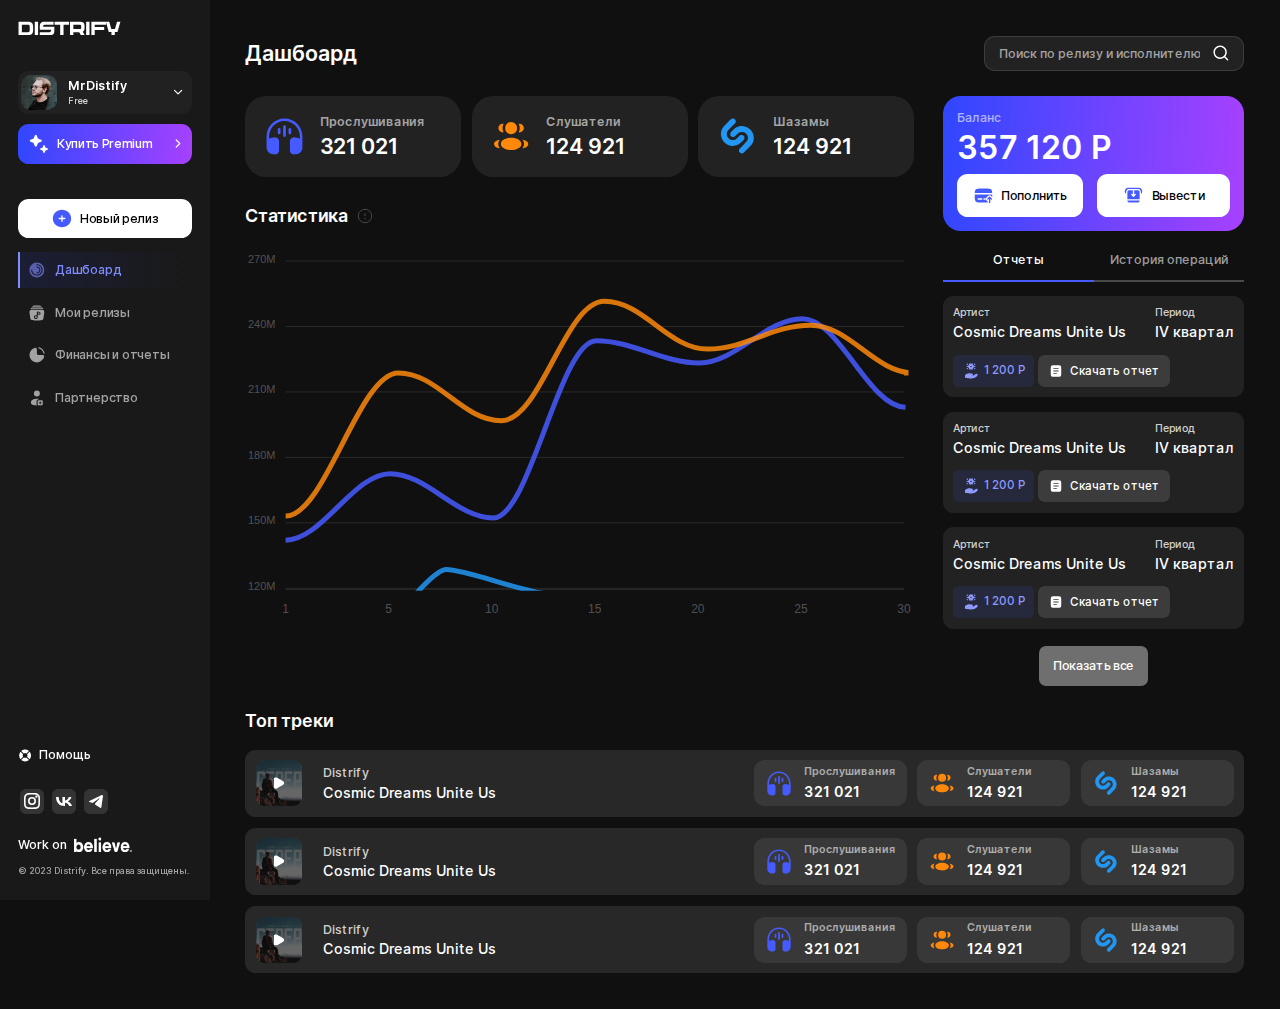
==== commit 25dbf4c9: "fixed bugs" ====
--- a/dashboard.html
+++ b/dashboard.html
@@ -19,8 +19,15 @@
             </a>
 
             <div class="header__user">
-                <div class="avatar">
+                <div class="header__user-show avatar">
                     <img src="img/avatar.webp" alt="">
+                </div>
+                <div class="sidebar-user__dropdown">
+                    <a href="" class="sidebar-user__link"><span>Редактировать профиль</span></a>
+                    <a href="" class="sidebar-user__link"><span>Управление тарифом</span></a>
+                    <div class="sidebar-user__bottom">
+                        <a href="" class="sidebar-user__link"><span>Выйти из аккаунта</span></a>
+                    </div>
                 </div>
             </div>
 
@@ -36,115 +43,117 @@
 
         </header>
         <aside class="sidebar">
-            <a href="" class="sidebar__logo">
-                <img src="img/logo.svg" alt="">
-            </a>
-
-            <div class="sidebar-user">
-                <div class="sidebar-user__show">
-                    <div class="avatar">
-                        <img src="img/avatar.webp" alt="">
-                    </div>
-                    <div class="sidebar-user__info">
-                        <div class="text14 semi-bold-text">MrDistify</div>
-                        <div class="sidebar-user__type">
-
-                            <span class="sidebar-user__type-text">
+            <div class="sidebar__inner">
+                <a href="" class="sidebar__logo">
+                    <img src="img/logo.svg" alt="">
+                </a>
+
+                <div class="sidebar-user">
+                    <div class="sidebar-user__show">
+                        <div class="avatar">
+                            <img src="img/avatar.webp" alt="">
+                        </div>
+                        <div class="sidebar-user__info">
+                            <div class="text14 semi-bold-text">MrDistify</div>
+                            <div class="sidebar-user__type">
+
+                                <span class="sidebar-user__type-text">
                     Free
                 </span>
 
 
-                        </div>
-                    </div>
-                    <button class="sidebar-user__arrow">
-                        <svg width="16" height="16" viewBox="0 0 16 16" fill="none" xmlns="http://www.w3.org/2000/svg">
-                            <path d="M4 6L8 10L12 6" stroke="white" stroke-width="1.33333" stroke-linecap="round" stroke-linejoin="round" />
+                            </div>
+                        </div>
+                        <button class="sidebar-user__arrow">
+                            <svg width="16" height="16" viewBox="0 0 16 16" fill="none" xmlns="http://www.w3.org/2000/svg">
+                                <path d="M4 6L8 10L12 6" stroke="white" stroke-width="1.33333" stroke-linecap="round" stroke-linejoin="round" />
+                            </svg>
+                        </button>
+                    </div>
+                    <div class="sidebar-user__dropdown">
+                        <a href="" class="sidebar-user__link"><span>Редактировать профиль</span></a>
+                        <a href="" class="sidebar-user__link"><span>Управление тарифом</span></a>
+                        <div class="sidebar-user__bottom">
+                            <a href="" class="sidebar-user__link"><span>Выйти из аккаунта</span></a>
+                        </div>
+                    </div>
+                </div>
+
+
+                <button class="sidebar__premium m-btn m-btn-gradient">
+                    <img class="sidebar__premium-stars" src="img/stars.svg" alt="">
+                    <span>Купить Premium</span>
+                    <img class="sidebar__premium-arrows" src="img/arrow-right.svg" alt="">
+                </button>
+
+
+                <button class="sidebar__release m-btn m-btn-white">
+                    <img src="img/plus.svg" alt="">
+                    <span>Новый релиз</span>
+                </button>
+
+                <div class="sidebar__links">
+                    <a href="" class="sidebar__link _active">
+                        <svg width="20" height="20" viewBox="0 0 20 20" fill="none" xmlns="http://www.w3.org/2000/svg">
+                            <path fill-rule="evenodd" clip-rule="evenodd" d="M1.66675 9.99996C1.66675 5.39759 5.39771 1.66663 10.0001 1.66663C14.6025 1.66663 18.3334 5.39759 18.3334 9.99996C18.3334 14.6023 14.6025 18.3333 10.0001 18.3333C5.39771 18.3333 1.66675 14.6023 1.66675 9.99996ZM9.37508 4.16663C9.37508 3.82145 9.6549 3.54163 10.0001 3.54163C13.5669 3.54163 16.4584 6.43312 16.4584 9.99996C16.4584 13.5668 13.5669 16.4583 10.0001 16.4583C6.43324 16.4583 3.54175 13.5668 3.54175 9.99996C3.54175 9.65478 3.82157 9.37496 4.16675 9.37496C4.51193 9.37496 4.79175 9.65478 4.79175 9.99996C4.79175 12.8764 7.1236 15.2083 10.0001 15.2083C12.8766 15.2083 15.2084 12.8764 15.2084 9.99996C15.2084 7.12348 12.8766 4.79163 10.0001 4.79163C9.6549 4.79163 9.37508 4.5118 9.37508 4.16663ZM10.0001 6.04163C9.6549 6.04163 9.37508 6.32145 9.37508 6.66663C9.37508 7.0118 9.6549 7.29163 10.0001 7.29163C11.4959 7.29163 12.7084 8.50419 12.7084 9.99996C12.7084 11.4957 11.4959 12.7083 10.0001 12.7083C9.6549 12.7083 9.37508 12.9881 9.37508 13.3333C9.37508 13.6785 9.6549 13.9583 10.0001 13.9583C12.1862 13.9583 13.9584 12.1861 13.9584 9.99996C13.9584 7.81383 12.1862 6.04163 10.0001 6.04163Z" fill="white" fill-opacity="0.6" />
                         </svg>
-                    </button>
-                </div>
-                <div class="sidebar-user__dropdown">
-                    <a href="" class="sidebar-user__link"><span>Редактировать профиль</span></a>
-                    <a href="" class="sidebar-user__link"><span>Управление тарифом</span></a>
-                    <div class="sidebar-user__bottom">
-                        <a href="" class="sidebar-user__link"><span>Выйти из аккаунта</span></a>
-                    </div>
-                </div>
-            </div>
-
-
-            <button class="sidebar__premium m-btn m-btn-gradient">
-                <img class="sidebar__premium-stars" src="img/stars.svg" alt="">
-                <span>Купить Premium</span>
-                <img class="sidebar__premium-arrows" src="img/arrow-right.svg" alt="">
-            </button>
-
-
-            <button class="sidebar__release m-btn m-btn-white">
-                <img src="img/plus.svg" alt="">
-                <span>Новый релиз</span>
-            </button>
-
-            <div class="sidebar__links">
-                <a href="" class="sidebar__link _active">
-                    <svg width="20" height="20" viewBox="0 0 20 20" fill="none" xmlns="http://www.w3.org/2000/svg">
-                        <path fill-rule="evenodd" clip-rule="evenodd" d="M1.66675 9.99996C1.66675 5.39759 5.39771 1.66663 10.0001 1.66663C14.6025 1.66663 18.3334 5.39759 18.3334 9.99996C18.3334 14.6023 14.6025 18.3333 10.0001 18.3333C5.39771 18.3333 1.66675 14.6023 1.66675 9.99996ZM9.37508 4.16663C9.37508 3.82145 9.6549 3.54163 10.0001 3.54163C13.5669 3.54163 16.4584 6.43312 16.4584 9.99996C16.4584 13.5668 13.5669 16.4583 10.0001 16.4583C6.43324 16.4583 3.54175 13.5668 3.54175 9.99996C3.54175 9.65478 3.82157 9.37496 4.16675 9.37496C4.51193 9.37496 4.79175 9.65478 4.79175 9.99996C4.79175 12.8764 7.1236 15.2083 10.0001 15.2083C12.8766 15.2083 15.2084 12.8764 15.2084 9.99996C15.2084 7.12348 12.8766 4.79163 10.0001 4.79163C9.6549 4.79163 9.37508 4.5118 9.37508 4.16663ZM10.0001 6.04163C9.6549 6.04163 9.37508 6.32145 9.37508 6.66663C9.37508 7.0118 9.6549 7.29163 10.0001 7.29163C11.4959 7.29163 12.7084 8.50419 12.7084 9.99996C12.7084 11.4957 11.4959 12.7083 10.0001 12.7083C9.6549 12.7083 9.37508 12.9881 9.37508 13.3333C9.37508 13.6785 9.6549 13.9583 10.0001 13.9583C12.1862 13.9583 13.9584 12.1861 13.9584 9.99996C13.9584 7.81383 12.1862 6.04163 10.0001 6.04163Z" fill="white" fill-opacity="0.6" />
-                    </svg>
-                    <span>Дашбоард</span>
-                </a>
-                <a href="" class="sidebar__link">
-                    <svg width="20" height="20" viewBox="0 0 20 20" fill="none" xmlns="http://www.w3.org/2000/svg">
-                        <path d="M7.09166 1.66663H12.9084C13.1021 1.66658 13.2507 1.66655 13.3805 1.67925C14.3037 1.76956 15.0593 2.32461 15.3798 3.07227H4.62031C4.94074 2.32461 5.69637 1.76956 6.61955 1.67925C6.74939 1.66655 6.89793 1.66658 7.09166 1.66663Z" fill="white" fill-opacity="0.6" />
-                        <path d="M5.25885 3.93589C4.09999 3.93589 3.14977 4.63568 2.83267 5.56405C2.82605 5.5834 2.81972 5.60286 2.81366 5.6224C3.14545 5.52193 3.49075 5.45629 3.84031 5.41147C4.74062 5.29605 5.8784 5.29611 7.2001 5.29618H12.9435C14.2652 5.29611 15.403 5.29605 16.3033 5.41147C16.6529 5.45629 16.9982 5.52193 17.33 5.6224C17.3239 5.60286 17.3176 5.5834 17.3109 5.56405C16.9938 4.63568 16.0436 3.93589 14.8848 3.93589H5.25885Z" fill="white" fill-opacity="0.6" />
-                        <path fill-rule="evenodd" clip-rule="evenodd" d="M12.7731 6.285H7.22708C4.41473 6.285 3.00855 6.285 2.21868 7.10735C1.42881 7.92971 1.61465 9.20022 1.98634 11.7413L2.33882 14.1509C2.6303 16.1436 2.77604 17.14 3.5237 17.7366C4.27135 18.3333 5.37408 18.3333 7.57953 18.3333H12.4206C14.6261 18.3333 15.7288 18.3333 16.4765 17.7366C17.2241 17.14 17.3699 16.1436 17.6614 14.1509L18.0138 11.7413C18.3855 9.20026 18.5714 7.9297 17.7815 7.10735C16.9916 6.285 15.5854 6.285 12.7731 6.285ZM12.1572 8.47085C11.1308 8.03236 9.95238 8.69201 9.88398 9.74367C9.881 9.7896 9.88101 9.84693 9.88103 9.91612L9.88103 9.93847C9.88103 9.96317 9.88103 9.9852 9.88157 10.0064L9.88123 12.9349C9.56599 12.7647 9.19998 12.6673 8.8096 12.6673C7.6262 12.6673 6.66675 13.5625 6.66675 14.6669C6.66675 15.7714 7.6262 16.6666 8.8096 16.6666C9.99298 16.6666 10.9524 15.7714 10.9525 14.6669L10.9528 11.4011L11.7262 11.786C11.7915 11.8186 11.8458 11.8456 11.8906 11.8647C12.917 12.3032 14.0954 11.6436 14.1638 10.5919C14.1668 10.546 14.1668 10.4886 14.1667 10.4195L14.1667 10.3972C14.1667 10.3689 14.1667 10.3442 14.1659 10.3201C14.1482 9.80051 13.8435 9.32656 13.3606 9.0675C13.3382 9.05551 13.3148 9.04388 13.2881 9.03057L12.3216 8.54956C12.2562 8.51702 12.202 8.48999 12.1572 8.47085Z" fill="white" fill-opacity="0.6" />
-                        <path d="M11.7112 9.38006C11.369 9.23384 10.9762 9.45387 10.9534 9.80425C10.9527 9.81524 10.9525 9.83802 10.9525 9.93254C10.9525 9.97001 10.9525 9.97767 10.9527 9.98372C10.9586 10.1568 11.0602 10.3148 11.2211 10.4012C11.2268 10.4042 11.234 10.4078 11.2694 10.4255L12.2148 10.896C12.3042 10.9404 12.3258 10.9509 12.3366 10.9555C12.6788 11.1017 13.0715 10.8817 13.0943 10.5313C13.095 10.5203 13.0953 10.4976 13.0953 10.403C13.0953 10.3656 13.0952 10.3579 13.095 10.3519C13.0891 10.1788 12.9876 10.0208 12.8266 9.93444L11.7112 9.38006Z" fill="white" fill-opacity="0.6" />
-                        <path d="M8.8096 13.6672C9.40138 13.6672 9.881 14.1148 9.88103 14.6669C9.88103 15.219 9.4014 15.6667 8.8096 15.6667C8.2178 15.6667 7.73818 15.219 7.73818 14.6669C7.73818 14.1149 8.2178 13.6672 8.8096 13.6672Z" fill="white" fill-opacity="0.6" />
-                    </svg>
-                    <span>Мои релизы</span>
-                </a>
-                <a href="" class="sidebar__link">
-                    <svg width="20" height="20" viewBox="0 0 20 20" fill="none" xmlns="http://www.w3.org/2000/svg">
-                        <path d="M5.37033 3.07086C5.80937 2.7775 6.27313 2.52797 6.75489 2.32428C7.92398 1.83 8.50852 1.58286 9.2543 2.07725C10.0001 2.57163 10.0001 3.38101 10.0001 4.99977V6.66644C10.0001 8.23779 10.0001 9.02346 10.4882 9.51162C10.9764 9.99977 11.7621 9.99977 13.3334 9.99977H15.0001C16.6188 9.99977 17.4282 9.99977 17.9226 10.7456C18.417 11.4913 18.1699 12.0759 17.6756 13.245C17.4719 13.7267 17.2224 14.1905 16.929 14.6295C16.0133 15.9999 14.7118 17.068 13.1891 17.6988C11.6664 18.3295 9.99084 18.4945 8.37433 18.173C6.75782 17.8514 5.27297 17.0578 4.10753 15.8923C2.94209 14.7269 2.14842 13.242 1.82687 11.6255C1.50533 10.009 1.67036 8.33346 2.30109 6.81074C2.93182 5.28803 3.99992 3.98654 5.37033 3.07086Z" fill="white" fill-opacity="0.6" />
-                        <path fill-rule="evenodd" clip-rule="evenodd" d="M11.4779 1.77308C11.5639 1.43879 11.9047 1.23755 12.2389 1.32359C15.3878 2.13405 17.8654 4.61167 18.6759 7.76054C18.7619 8.09482 18.5607 8.43556 18.2264 8.5216C17.8921 8.60764 17.5514 8.4064 17.4653 8.07211C16.7684 5.36429 14.6352 3.23108 11.9274 2.53414C11.5931 2.4481 11.3918 2.10736 11.4779 1.77308Z" fill="white" fill-opacity="0.6" />
-                    </svg>
-                    <span>Финансы и отчеты</span>
-                </a>
-                <a href="" class="sidebar__link">
-                    <svg width="20" height="20" viewBox="0 0 20 20" fill="none" xmlns="http://www.w3.org/2000/svg">
-                        <circle cx="10.0001" cy="4.99996" r="3.33333" fill="white" fill-opacity="0.6" />
-                        <path fill-rule="evenodd" clip-rule="evenodd" d="M13.7499 18.3333C12.375 18.3333 11.6875 18.3333 11.2604 17.9062C10.8333 17.4791 10.8333 16.7916 10.8333 15.4167C10.8333 14.0417 10.8333 13.3543 11.2604 12.9271C11.6875 12.5 12.375 12.5 13.7499 12.5C15.1248 12.5 15.8123 12.5 16.2394 12.9271C16.6666 13.3543 16.6666 14.0417 16.6666 15.4167C16.6666 16.7916 16.6666 17.4791 16.2394 17.9062C15.8123 18.3333 15.1248 18.3333 13.7499 18.3333ZM14.236 14.1204C14.236 13.8519 14.0184 13.6343 13.7499 13.6343C13.4814 13.6343 13.2638 13.8519 13.2638 14.1204V14.9306H12.4536C12.1852 14.9306 11.9675 15.1482 11.9675 15.4167C11.9675 15.6851 12.1852 15.9028 12.4536 15.9028H13.2638V16.713C13.2638 16.9814 13.4814 17.1991 13.7499 17.1991C14.0184 17.1991 14.236 16.9814 14.236 16.713V15.9028H15.0462C15.3147 15.9028 15.5323 15.6851 15.5323 15.4167C15.5323 15.1482 15.3147 14.9306 15.0462 14.9306H14.236V14.1204Z" fill="white" fill-opacity="0.6" />
-                        <path d="M13.0651 11.2524C12.6709 11.2571 12.3034 11.2715 11.9832 11.3146C11.4474 11.3866 10.861 11.5588 10.3765 12.0433C9.89199 12.5278 9.71983 13.1142 9.6478 13.6499C9.58308 14.1314 9.58317 14.7196 9.58326 15.3451V15.4883C9.58317 16.1138 9.58308 16.702 9.6478 17.1834C9.69835 17.5594 9.7982 17.9602 10.0207 18.3334C10.0138 18.3334 10.0068 18.3334 9.99992 18.3334C3.33325 18.3334 3.33325 16.6544 3.33325 14.5834C3.33325 12.5123 6.31802 10.8334 9.99992 10.8334C11.1051 10.8334 12.1474 10.9846 13.0651 11.2524Z" fill="white" fill-opacity="0.6" />
-                    </svg>
-                    <span>Партнерство</span>
-                </a>
-            </div>
-
-            <div class="sidebar__bottom">
-                <a href="" class="sidebar__help">
-                    <svg width="16" height="17" viewBox="0 0 16 17" fill="none" xmlns="http://www.w3.org/2000/svg">
-                        <path d="M13.0546 12.8473C14.0594 11.6801 14.6668 10.161 14.6668 8.50004C14.6668 6.83906 14.0594 5.31996 13.0546 4.15274L10.2061 7.00123C10.4969 7.42837 10.6668 7.94436 10.6668 8.50004C10.6668 9.05573 10.4969 9.57171 10.2061 9.99885L13.0546 12.8473Z" fill="white" />
-                        <path d="M12.3475 13.5544C11.1802 14.5593 9.66114 15.1667 8.00016 15.1667C6.33918 15.1667 4.82008 14.5593 3.65287 13.5544L6.50135 10.706C6.92849 10.9967 7.44448 11.1667 8.00016 11.1667C8.55585 11.1667 9.07184 10.9967 9.49897 10.706L12.3475 13.5544Z" fill="white" />
-                        <path d="M2.94576 12.8473L5.79425 9.99885C5.50346 9.57171 5.3335 9.05573 5.3335 8.50004C5.3335 7.94436 5.50346 7.42837 5.79425 7.00123L2.94576 4.15274C1.94092 5.31996 1.3335 6.83906 1.3335 8.50004C1.3335 10.161 1.94092 11.6801 2.94576 12.8473Z" fill="white" />
-                        <path d="M8.00016 5.83337C7.44448 5.83337 6.92849 6.00334 6.50135 6.29412L3.65287 3.44564C4.82008 2.4408 6.33918 1.83337 8.00016 1.83337C9.66114 1.83337 11.1802 2.4408 12.3475 3.44564L9.49897 6.29412C9.07183 6.00334 8.55585 5.83337 8.00016 5.83337Z" fill="white" />
-                    </svg>
-                    <span>Помощь</span>
-                </a>
-                <div class="socials">
-                    <a href="" class="socials__item">
-                        <img src="img/instagram.svg" alt="">
+                        <span>Дашбоард</span>
                     </a>
-                    <a href="" class="socials__item">
-                        <img src="img/vk.svg" alt="">
+                    <a href="" class="sidebar__link">
+                        <svg width="20" height="20" viewBox="0 0 20 20" fill="none" xmlns="http://www.w3.org/2000/svg">
+                            <path d="M7.09166 1.66663H12.9084C13.1021 1.66658 13.2507 1.66655 13.3805 1.67925C14.3037 1.76956 15.0593 2.32461 15.3798 3.07227H4.62031C4.94074 2.32461 5.69637 1.76956 6.61955 1.67925C6.74939 1.66655 6.89793 1.66658 7.09166 1.66663Z" fill="white" fill-opacity="0.6" />
+                            <path d="M5.25885 3.93589C4.09999 3.93589 3.14977 4.63568 2.83267 5.56405C2.82605 5.5834 2.81972 5.60286 2.81366 5.6224C3.14545 5.52193 3.49075 5.45629 3.84031 5.41147C4.74062 5.29605 5.8784 5.29611 7.2001 5.29618H12.9435C14.2652 5.29611 15.403 5.29605 16.3033 5.41147C16.6529 5.45629 16.9982 5.52193 17.33 5.6224C17.3239 5.60286 17.3176 5.5834 17.3109 5.56405C16.9938 4.63568 16.0436 3.93589 14.8848 3.93589H5.25885Z" fill="white" fill-opacity="0.6" />
+                            <path fill-rule="evenodd" clip-rule="evenodd" d="M12.7731 6.285H7.22708C4.41473 6.285 3.00855 6.285 2.21868 7.10735C1.42881 7.92971 1.61465 9.20022 1.98634 11.7413L2.33882 14.1509C2.6303 16.1436 2.77604 17.14 3.5237 17.7366C4.27135 18.3333 5.37408 18.3333 7.57953 18.3333H12.4206C14.6261 18.3333 15.7288 18.3333 16.4765 17.7366C17.2241 17.14 17.3699 16.1436 17.6614 14.1509L18.0138 11.7413C18.3855 9.20026 18.5714 7.9297 17.7815 7.10735C16.9916 6.285 15.5854 6.285 12.7731 6.285ZM12.1572 8.47085C11.1308 8.03236 9.95238 8.69201 9.88398 9.74367C9.881 9.7896 9.88101 9.84693 9.88103 9.91612L9.88103 9.93847C9.88103 9.96317 9.88103 9.9852 9.88157 10.0064L9.88123 12.9349C9.56599 12.7647 9.19998 12.6673 8.8096 12.6673C7.6262 12.6673 6.66675 13.5625 6.66675 14.6669C6.66675 15.7714 7.6262 16.6666 8.8096 16.6666C9.99298 16.6666 10.9524 15.7714 10.9525 14.6669L10.9528 11.4011L11.7262 11.786C11.7915 11.8186 11.8458 11.8456 11.8906 11.8647C12.917 12.3032 14.0954 11.6436 14.1638 10.5919C14.1668 10.546 14.1668 10.4886 14.1667 10.4195L14.1667 10.3972C14.1667 10.3689 14.1667 10.3442 14.1659 10.3201C14.1482 9.80051 13.8435 9.32656 13.3606 9.0675C13.3382 9.05551 13.3148 9.04388 13.2881 9.03057L12.3216 8.54956C12.2562 8.51702 12.202 8.48999 12.1572 8.47085Z" fill="white" fill-opacity="0.6" />
+                            <path d="M11.7112 9.38006C11.369 9.23384 10.9762 9.45387 10.9534 9.80425C10.9527 9.81524 10.9525 9.83802 10.9525 9.93254C10.9525 9.97001 10.9525 9.97767 10.9527 9.98372C10.9586 10.1568 11.0602 10.3148 11.2211 10.4012C11.2268 10.4042 11.234 10.4078 11.2694 10.4255L12.2148 10.896C12.3042 10.9404 12.3258 10.9509 12.3366 10.9555C12.6788 11.1017 13.0715 10.8817 13.0943 10.5313C13.095 10.5203 13.0953 10.4976 13.0953 10.403C13.0953 10.3656 13.0952 10.3579 13.095 10.3519C13.0891 10.1788 12.9876 10.0208 12.8266 9.93444L11.7112 9.38006Z" fill="white" fill-opacity="0.6" />
+                            <path d="M8.8096 13.6672C9.40138 13.6672 9.881 14.1148 9.88103 14.6669C9.88103 15.219 9.4014 15.6667 8.8096 15.6667C8.2178 15.6667 7.73818 15.219 7.73818 14.6669C7.73818 14.1149 8.2178 13.6672 8.8096 13.6672Z" fill="white" fill-opacity="0.6" />
+                        </svg>
+                        <span>Мои релизы</span>
                     </a>
-                    <a href="" class="socials__item _small">
-                        <img src="img/telegram.svg" alt="">
+                    <a href="" class="sidebar__link">
+                        <svg width="20" height="20" viewBox="0 0 20 20" fill="none" xmlns="http://www.w3.org/2000/svg">
+                            <path d="M5.37033 3.07086C5.80937 2.7775 6.27313 2.52797 6.75489 2.32428C7.92398 1.83 8.50852 1.58286 9.2543 2.07725C10.0001 2.57163 10.0001 3.38101 10.0001 4.99977V6.66644C10.0001 8.23779 10.0001 9.02346 10.4882 9.51162C10.9764 9.99977 11.7621 9.99977 13.3334 9.99977H15.0001C16.6188 9.99977 17.4282 9.99977 17.9226 10.7456C18.417 11.4913 18.1699 12.0759 17.6756 13.245C17.4719 13.7267 17.2224 14.1905 16.929 14.6295C16.0133 15.9999 14.7118 17.068 13.1891 17.6988C11.6664 18.3295 9.99084 18.4945 8.37433 18.173C6.75782 17.8514 5.27297 17.0578 4.10753 15.8923C2.94209 14.7269 2.14842 13.242 1.82687 11.6255C1.50533 10.009 1.67036 8.33346 2.30109 6.81074C2.93182 5.28803 3.99992 3.98654 5.37033 3.07086Z" fill="white" fill-opacity="0.6" />
+                            <path fill-rule="evenodd" clip-rule="evenodd" d="M11.4779 1.77308C11.5639 1.43879 11.9047 1.23755 12.2389 1.32359C15.3878 2.13405 17.8654 4.61167 18.6759 7.76054C18.7619 8.09482 18.5607 8.43556 18.2264 8.5216C17.8921 8.60764 17.5514 8.4064 17.4653 8.07211C16.7684 5.36429 14.6352 3.23108 11.9274 2.53414C11.5931 2.4481 11.3918 2.10736 11.4779 1.77308Z" fill="white" fill-opacity="0.6" />
+                        </svg>
+                        <span>Финансы и отчеты</span>
                     </a>
-                </div>
-                <div class="sidebar__work-on">
-                    <span class="text14">Work on</span>
-                    <img src="img/logo2.png" alt="">
-                </div>
-                <div class="sidebar__c">
-                    <div class="text10">© 2023 Distrify. Все права защищены.</div>
+                    <a href="" class="sidebar__link">
+                        <svg width="20" height="20" viewBox="0 0 20 20" fill="none" xmlns="http://www.w3.org/2000/svg">
+                            <circle cx="10.0001" cy="4.99996" r="3.33333" fill="white" fill-opacity="0.6" />
+                            <path fill-rule="evenodd" clip-rule="evenodd" d="M13.7499 18.3333C12.375 18.3333 11.6875 18.3333 11.2604 17.9062C10.8333 17.4791 10.8333 16.7916 10.8333 15.4167C10.8333 14.0417 10.8333 13.3543 11.2604 12.9271C11.6875 12.5 12.375 12.5 13.7499 12.5C15.1248 12.5 15.8123 12.5 16.2394 12.9271C16.6666 13.3543 16.6666 14.0417 16.6666 15.4167C16.6666 16.7916 16.6666 17.4791 16.2394 17.9062C15.8123 18.3333 15.1248 18.3333 13.7499 18.3333ZM14.236 14.1204C14.236 13.8519 14.0184 13.6343 13.7499 13.6343C13.4814 13.6343 13.2638 13.8519 13.2638 14.1204V14.9306H12.4536C12.1852 14.9306 11.9675 15.1482 11.9675 15.4167C11.9675 15.6851 12.1852 15.9028 12.4536 15.9028H13.2638V16.713C13.2638 16.9814 13.4814 17.1991 13.7499 17.1991C14.0184 17.1991 14.236 16.9814 14.236 16.713V15.9028H15.0462C15.3147 15.9028 15.5323 15.6851 15.5323 15.4167C15.5323 15.1482 15.3147 14.9306 15.0462 14.9306H14.236V14.1204Z" fill="white" fill-opacity="0.6" />
+                            <path d="M13.0651 11.2524C12.6709 11.2571 12.3034 11.2715 11.9832 11.3146C11.4474 11.3866 10.861 11.5588 10.3765 12.0433C9.89199 12.5278 9.71983 13.1142 9.6478 13.6499C9.58308 14.1314 9.58317 14.7196 9.58326 15.3451V15.4883C9.58317 16.1138 9.58308 16.702 9.6478 17.1834C9.69835 17.5594 9.7982 17.9602 10.0207 18.3334C10.0138 18.3334 10.0068 18.3334 9.99992 18.3334C3.33325 18.3334 3.33325 16.6544 3.33325 14.5834C3.33325 12.5123 6.31802 10.8334 9.99992 10.8334C11.1051 10.8334 12.1474 10.9846 13.0651 11.2524Z" fill="white" fill-opacity="0.6" />
+                        </svg>
+                        <span>Партнерство</span>
+                    </a>
+                </div>
+
+                <div class="sidebar__bottom">
+                    <a href="" class="sidebar__help">
+                        <svg width="16" height="17" viewBox="0 0 16 17" fill="none" xmlns="http://www.w3.org/2000/svg">
+                            <path d="M13.0546 12.8473C14.0594 11.6801 14.6668 10.161 14.6668 8.50004C14.6668 6.83906 14.0594 5.31996 13.0546 4.15274L10.2061 7.00123C10.4969 7.42837 10.6668 7.94436 10.6668 8.50004C10.6668 9.05573 10.4969 9.57171 10.2061 9.99885L13.0546 12.8473Z" fill="white" />
+                            <path d="M12.3475 13.5544C11.1802 14.5593 9.66114 15.1667 8.00016 15.1667C6.33918 15.1667 4.82008 14.5593 3.65287 13.5544L6.50135 10.706C6.92849 10.9967 7.44448 11.1667 8.00016 11.1667C8.55585 11.1667 9.07184 10.9967 9.49897 10.706L12.3475 13.5544Z" fill="white" />
+                            <path d="M2.94576 12.8473L5.79425 9.99885C5.50346 9.57171 5.3335 9.05573 5.3335 8.50004C5.3335 7.94436 5.50346 7.42837 5.79425 7.00123L2.94576 4.15274C1.94092 5.31996 1.3335 6.83906 1.3335 8.50004C1.3335 10.161 1.94092 11.6801 2.94576 12.8473Z" fill="white" />
+                            <path d="M8.00016 5.83337C7.44448 5.83337 6.92849 6.00334 6.50135 6.29412L3.65287 3.44564C4.82008 2.4408 6.33918 1.83337 8.00016 1.83337C9.66114 1.83337 11.1802 2.4408 12.3475 3.44564L9.49897 6.29412C9.07183 6.00334 8.55585 5.83337 8.00016 5.83337Z" fill="white" />
+                        </svg>
+                        <span>Помощь</span>
+                    </a>
+                    <div class="socials">
+                        <a href="" class="socials__item">
+                            <img src="img/instagram.svg" alt="">
+                        </a>
+                        <a href="" class="socials__item">
+                            <img src="img/vk.svg" alt="">
+                        </a>
+                        <a href="" class="socials__item _small">
+                            <img src="img/telegram.svg" alt="">
+                        </a>
+                    </div>
+                    <div class="sidebar__work-on">
+                        <span class="text14">Work on</span>
+                        <img src="img/logo2.png" alt="">
+                    </div>
+                    <div class="sidebar__c">
+                        <div class="text10">© 2023 Distrify. Все права защищены.</div>
+                    </div>
                 </div>
             </div>
 
--- a/css/style.min.css
+++ b/css/style.min.css
@@ -1,2 +1,2 @@
-@font-face{font-family:Inter;src:url(../fonts/Inter-Medium.ttf) format("ttf"),url(../fonts/Inter-Medium.eot) format("eot"),url(../fonts/Inter-Medium.woff) format("woff"),url(../fonts/Inter-Medium.woff2) format("woff2");font-weight:500;font-style:normal;font-display:swap}@font-face{font-family:Inter;src:url(../fonts/Inter-SemiBold.ttf) format("ttf"),url(../fonts/Inter-SemiBold.eot) format("eot"),url(../fonts/Inter-SemiBold.woff) format("woff"),url(../fonts/Inter-SemiBold.woff2) format("woff2");font-weight:600;font-style:normal;font-display:swap}@font-face{font-family:Inter;src:url(../fonts/Inter-Bold.ttf) format("ttf"),url(../fonts/Inter-Bold.eot) format("eot"),url(../fonts/Inter-Bold.woff) format("woff"),url(../fonts/Inter-Bold.woff2) format("woff2");font-weight:700;font-style:normal;font-display:swap}*,::after,::before{margin:0;padding:0;-webkit-box-sizing:border-box;box-sizing:border-box;-webkit-font-smoothing:antialiased!important;-webkit-tap-highlight-color:transparent;outline:0!important}h1,h2,h3,h4,h5,h6{font-weight:400}a,body,div,form,h1,h2,h3,h4,h5,li,p,ul{margin:0;padding:0;border:0;text-decoration:none;line-height:1}button,input,textarea{outline:0!important;-webkit-transition:.125s;-o-transition:.125s;transition:.125s;font-family:inherit}input:active,input[type=checkbox]:focus,input[type=file]:focus,input[type=radio]:focus,input[type=text]:focus{outline:0!important}::-webkit-input-placeholder{color:#222}::-moz-placeholder{color:#222}:-moz-placeholder{color:#222}:-ms-input-placeholder{color:#222}input::-webkit-inner-spin-button,input::-webkit-outer-spin-button{-webkit-appearance:none;margin:0}input[type=number]{-moz-appearance:textfield}html{height:100%;scroll-behavior:smooth;width:100%}svg{-ms-flex-negative:0;flex-shrink:0}path,svg{-webkit-transition:.125s;-o-transition:.125s;transition:.125s}a{color:inherit;text-decoration:none;-webkit-transition:125ms;-o-transition:125ms;transition:125ms}a:focus,a:hover{text-decoration:none!important}li,ul{margin:0;padding:0;list-style:none}i{line-height:100%}fieldset{min-width:0;padding:0;margin:0;border:0}button{cursor:pointer;border:none;outline:0;-webkit-box-sizing:border-box;box-sizing:border-box;-webkit-transition:125ms;-o-transition:125ms;transition:125ms;background-color:inherit;font-size:1em}.swiper-button-next,.swiper-button-prev{z-index:2}.swiper-button-next::after,.swiper-button-prev::after{display:none}img{-webkit-user-select:none;-moz-user-select:none;-o-user-select:none;-ms-user-select:none;user-select:none}html.fixed-body{overflow-y:hidden}.wrapper{min-height:100vh;display:-webkit-box;display:-ms-flexbox;display:flex;-webkit-box-orient:vertical;-webkit-box-direction:normal;-ms-flex-direction:column;flex-direction:column;-ms-flex-negative:0;flex-shrink:0}.content{-webkit-box-flex:1;-ms-flex-positive:1;flex-grow:1;display:-webkit-box;display:-ms-flexbox;display:flex;-webkit-box-orient:vertical;-webkit-box-direction:normal;-ms-flex-direction:column;flex-direction:column;width:100%}.m-page{width:calc(100vw - (100vw - 100%));overflow-x:hidden;font-family:Inter,sans-serif;font-weight:500;color:#fff;background:#101010;font-size:calc(1440px * (16 / 1440))}@media screen and (max-width:1440px){.m-page{font-size:calc(100vw * (16 / 1440))}}.m-page.fixed-body,.m-page.fixed-body2{overflow-y:hidden;padding-right:var(--scrollWidth)}.container{max-width:1440px;width:100%;margin:0 auto;padding:0 4.25em}a:hover{color:#465bff}@media screen and (max-width:992px){.m-page{font-size:calc(100vw * (16 / 768))}.container{padding:0 1.125em}}@media screen and (max-width:576px){.m-page{font-size:calc(100vw * (16 / 360))}}.text36{font-size:2.25em;line-height:122%}.text24{font-size:1.5em;line-height:116%}.text20{font-size:1.25em;line-height:120%}.text19{font-size:1.1875em;line-height:120%}.text18{font-size:1.125em;line-height:120%}.text17{font-size:1.0625em;line-height:120%}.text16{font-size:1em;line-height:120%}.text15{font-size:.9375em;line-height:120%}.text14{font-size:.875em;line-height:121%}.text13{font-size:.8125em;line-height:120%}.text12{font-size:.75em;line-height:125%}.text11{font-size:.6875em;line-height:120%}.text10{font-size:.625em;line-height:120%}.extra-bold-text{font-weight:800}.bold-text{font-weight:700}.semi-bold-text{font-weight:600}.medium-text{font-weight:500}.regular-text{font-weight:400}.light-text{font-weight:300}.white60-text{color:rgba(255,255,255,.6)}.red-text{color:#ff545c}.green-text{color:#58dd77}@media screen and (max-width:992px){.text28-tablet{font-size:1.75em}.text20-tablet{font-size:1.25em}.text19-tablet{font-size:1.1875em}.text18-tablet{font-size:1.125em}.text17-tablet{font-size:1.0625em}.text16-tablet{font-size:1em}.text15-tablet{font-size:.9375em}.text14-tablet{font-size:.875em}.text13-tablet{font-size:.8125em}.text12-tablet{font-size:.75em}.text11-tablet{font-size:.6875em}.text10-tablet{font-size:.625em}}@media screen and (max-width:576px){.text18-mob{font-size:1.125em}.text16-mob{font-size:1em}}.m-btn{display:-webkit-box;display:-ms-flexbox;display:flex;-webkit-box-align:center;-ms-flex-align:center;align-items:center;-webkit-box-pack:center;-ms-flex-pack:center;justify-content:center;-webkit-transition:.225s ease-out;-o-transition:.225s ease-out;transition:.225s ease-out;padding:0 1em;height:2.75em;font-weight:500;border-radius:.75em}.m-btn:focus{-webkit-box-shadow:none;box-shadow:none}.m-btn img{-ms-flex-negative:0;flex-shrink:0}.m-btn svg{height:auto}.m-btn span{font-size:.875em;line-height:121%;letter-spacing:-.02625em}.m-btn-big{height:3.75em}.m-btn-big span{font-size:1em}.m-btn-gradient{background:-o-linear-gradient(358deg,#3047ff 0,#a341ff 97.78%);background:linear-gradient(92deg,#3047ff 0,#a341ff 97.78%);color:#fff}.m-btn-gradient:hover{background:-o-linear-gradient(bottom,rgba(0,0,0,.12) 0,rgba(0,0,0,.12) 100%),-o-linear-gradient(358deg,#3047ff 0,#a341ff 97.78%);background:linear-gradient(0deg,rgba(0,0,0,.12) 0,rgba(0,0,0,.12) 100%),linear-gradient(92deg,#3047ff 0,#a341ff 97.78%);color:#fff}.m-btn-white{background:#fff;color:#000}.m-btn-white:hover{background:#c5c5c5;color:#000}.m-btn-blue{background:#465bff;color:#fff}.m-btn-blue:hover{background:#3646cd;color:#fff}.m-btn-dashed{border:2px dashed rgba(255,255,255,.24);color:#fff}.m-btn-dashed:hover{border-color:#fff;color:#fff}.m-btn-gray{padding:0 .5em;border-radius:.5em;background:rgba(255,255,255,.12);height:2.3125em;display:-webkit-box;display:-ms-flexbox;display:flex;-webkit-box-align:center;-ms-flex-align:center;align-items:center;color:#fff}.m-btn-gray._disabled{pointer-events:none;opacity:.4}.m-btn-gray img{width:1em;margin-right:.5em;-ms-flex-negative:0;flex-shrink:0}.m-btn-gray .text14:not(:last-child){margin:0 .57em 0 0}.m-btn-gray:hover{background:rgba(255,255,255,.24);color:#fff}.m-select .nice-select{font-size:1em;height:2.4375em;padding:0 .75em;display:-webkit-box;display:-ms-flexbox;display:flex;-webkit-box-align:center;-ms-flex-align:center;align-items:center;-webkit-box-pack:justify;-ms-flex-pack:justify;justify-content:space-between;border-radius:.5em;border:1px solid rgba(255,255,255,.24);background-color:transparent!important;color:#fff;font-weight:500;width:auto;min-width:100%}.m-select .nice-select:after{display:none}.m-select .nice-select:before{content:'';background-image:url(../img/select-arrow.svg);background-size:100% auto;background-repeat:no-repeat;background-position:center;-ms-flex-negative:0;flex-shrink:0;margin-left:.5em;width:1em;height:1em;-webkit-box-ordinal-group:11;-ms-flex-order:10;order:10}.m-select .nice-select .current{font-size:.75em;display:block;max-width:calc(100% - 1.5em);white-space:nowrap;overflow:hidden;-o-text-overflow:ellipsis;text-overflow:ellipsis}.m-select .nice-select .list{-webkit-box-shadow:0 .5em 4em 0 rgba(0,0,0,.6);box-shadow:0 .5em 4em 0 rgba(0,0,0,.6);background:#393939;border-radius:.75em;padding:.5em;width:auto;min-width:100%}.m-select .nice-select .option{border-radius:.75em;display:-webkit-box;display:-ms-flexbox;display:flex;-webkit-box-align:center;-ms-flex-align:center;align-items:center;font-size:.75em;padding:.78em 1em;border:none}.m-select .nice-select .option.selected,.m-select .nice-select .option:hover{background:rgba(255,255,255,.12)}.fg{position:relative;margin:0}.fg .nice-select,.fg input,.fg textarea{border-radius:.75em;background-color:rgba(255,255,255,.08);padding:0 1em;height:3.75em;width:100%}.fg input,.fg textarea{border:none;font-size:1em;color:#fff}.fg input::-webkit-input-placeholder,.fg textarea::-webkit-input-placeholder{color:rgba(255,255,255,.6)}.fg input::-moz-placeholder,.fg textarea::-moz-placeholder{color:rgba(255,255,255,.6)}.fg input:-ms-input-placeholder,.fg textarea:-ms-input-placeholder{color:rgba(255,255,255,.6)}.fg input::-ms-input-placeholder,.fg textarea::-ms-input-placeholder{color:rgba(255,255,255,.6)}.fg input::placeholder,.fg textarea::placeholder{color:rgba(255,255,255,.6)}.fg input:focus,.fg textarea:focus{background-color:rgba(255,255,255,.18)}.fg .nice-select{background:rgba(255,255,255,.08)!important;border:none}.fg .nice-select:focus{background:rgba(255,255,255,.18)!important}.fg .nice-select .current,.fg .nice-select .option{font-size:1em}.fg__hint{margin-top:.5em;padding:.75em;border-radius:.75em;background:rgba(255,180,82,.12);display:-webkit-box;display:-ms-flexbox;display:flex;-webkit-box-align:center;-ms-flex-align:center;align-items:center;color:rgba(255,255,255,.6)}.fg__hint img{width:1.5em;-ms-flex-negative:0;flex-shrink:0;margin-right:.81em}.fg__hint .text14{max-width:27.5em;line-height:143%}.fg__hint-text{color:rgba(255,255,255,.4);margin-top:.75em}.fg textarea{resize:none;padding-top:1.28em;padding-bottom:1.28em;height:16.375em}.fg-ai__btn{position:absolute;right:.56em;bottom:.94em;height:2.75em;padding:0 1em;border-radius:1em}.date-input input{padding-left:2.75em;background-image:url(../img/calendar2.svg);background-size:1.25em auto;background-repeat:no-repeat;background-position:left 1em center}.m-check,.price-radio,.radio-btn,.tariff-card,.type-radio{position:relative}.m-check input,.price-radio input,.radio-btn input,.tariff-card input,.type-radio input{position:absolute;opacity:0;width:100%;height:100%;left:0;top:0;z-index:2;cursor:pointer}.m-check input:checked~.m-check__item::before{border-color:#465bff;background-color:#465bff;background-size:.75em auto}.m-check__item{padding-left:2.25em;position:relative;min-height:1.25em;display:-webkit-box;display:-ms-flexbox;display:flex;-webkit-box-align:center;-ms-flex-align:center;align-items:center}.m-check__item:before{content:'';position:absolute;z-index:1;border-radius:.25em;border:.125em solid rgba(255,255,255,.4);width:1.25em;height:1.25em;left:0;top:50%;-webkit-transform:translateY(-50%);-ms-transform:translateY(-50%);transform:translateY(-50%);-webkit-transition:.1s;-o-transition:.1s;transition:.1s;background-image:url(../img/check.svg);background-size:0 auto;background-repeat:no-repeat;background-position:center}.m-check__item a{text-decoration:underline;position:relative;z-index:2}.m-backdrop{position:relative}.m-backdrop:after{content:'';position:absolute;top:0;left:0;width:100%;height:100%;background:-webkit-gradient(linear,left bottom,left top,from(rgba(0,0,0,.6)),to(rgba(0,0,0,.6))),url(<path-to-image>),50%/cover no-repeat,rgba(255,255,255,.12);background:-o-linear-gradient(bottom,rgba(0,0,0,.6) 0,rgba(0,0,0,.6) 100%),url(<path-to-image>),50%/cover no-repeat,rgba(255,255,255,.12);background:linear-gradient(0deg,rgba(0,0,0,.6) 0,rgba(0,0,0,.6) 100%),url(<path-to-image>),50%/cover no-repeat,rgba(255,255,255,.12);pointer-events:none;border-radius:inherit}.breadcrumbs{margin-top:60px}.breadcrumbs__item{font-size:16px;line-height:110%;position:relative;font-weight:400;display:inline}.breadcrumbs__item:last-child{font-weight:600}.breadcrumbs__item:not(:first-child){margin-left:24px}.breadcrumbs__item:not(:first-child):before{content:'';position:absolute;z-index:1;width:3.51px;height:3.51px;background-color:#465bff;border-radius:1px;-webkit-transform:rotate(-45deg);-ms-transform:rotate(-45deg);transform:rotate(-45deg);top:7px;right:100%;margin-right:10px}.modal{position:fixed;left:0;top:0;width:100%;height:calc(100 * var(--vh));z-index:80;opacity:0;pointer-events:none;-webkit-transition:.3s;-o-transition:.3s;transition:.3s;overflow-y:auto;padding:2em 0;text-align:center}.modal__bg{background:rgba(37,38,39,.9);position:fixed;width:100%;height:calc(100 * var(--vh));top:0;left:0;display:none;z-index:2}.modal._active{opacity:1;pointer-events:unset}.modal._active .modal__bg{display:block}.modal:after{content:'';display:inline-block;height:100%;vertical-align:middle;margin-right:-4px}.modal__dialog{text-align:left;vertical-align:middle;border-radius:1.5em;background:#101010;width:30em;max-width:calc(100% - .5em);position:relative;z-index:3;padding:2em;display:inline-grid;grid-template-columns:100%;gap:2em}.modal__close{z-index:10;border-top:0;background-color:transparent;width:1.5em;display:-webkit-box;display:-ms-flexbox;display:flex;-webkit-box-align:center;-ms-flex-align:center;align-items:center;-webkit-box-pack:center;-ms-flex-pack:center;justify-content:center;position:absolute;top:1.37em;right:1.13em}.modal__close svg{width:100%;height:auto}.modal__close:hover path{fill:#465bff}.modal__top{text-align:center}.modal-form{display:grid;grid-template-columns:100%;gap:1em}.modal-form__nav{margin-top:.25em}.modal-form__nav .m-btn{width:100%}.track-modal .modal__dialog{width:39.125em;padding:2.5em}.track-modal .modal__top{text-align:left}.track-mate,.track-version{display:grid;grid-template-columns:100%;gap:.75em}.radio-buttons{display:grid;grid-template-columns:repeat(4,calc(25% - 2.25em / 4));gap:.75em}.radio-btn label{height:2.6875em;display:-webkit-box;display:-ms-flexbox;display:flex;-webkit-box-align:center;-ms-flex-align:center;align-items:center;-webkit-box-pack:center;-ms-flex-pack:center;justify-content:center;border-radius:1em;background:rgba(255,255,255,.12);color:rgba(255,255,255,.6)}.radio-btn label span{font-size:1em;line-height:120%;letter-spacing:-.055em}.radio-btn input:checked~label{background:#fff;color:#000}.track-mate .radio-buttons{grid-template-columns:repeat(3,calc(100% / 3 - .5em))}.tariff-modal .modal__dialog{width:47.5em}.tariff-modal .modal__top{text-align:left}.tariffs{display:grid;grid-template-columns:repeat(2,calc(50% - .5em));gap:1em}.tariff-card__inner{height:100%;display:-webkit-box;display:-ms-flexbox;display:flex;-webkit-box-orient:vertical;-webkit-box-direction:normal;-ms-flex-direction:column;flex-direction:column;border-radius:1.5em;border:2px solid rgba(255,255,255,.12);padding:1.5em}.tariff-card__top{display:grid;grid-template-columns:100%;gap:.31em}.tariff-card__price{color:rgba(255,255,255,.8)}.tariff-card__items{margin-top:1.5em;display:grid;grid-template-columns:100%;gap:1em;padding-left:.625em}.tariff-card__items li{font-size:1em;line-height:150%;padding-left:1em;position:relative}.tariff-card__items li:before{content:"\2022";position:absolute;top:0;left:0}.tariff-card__nav{margin-top:auto;padding-top:1.69em}.tariff-card__nav .m-btn{width:100%}.tariff-card input._selected~.tariff-card__inner,.tariff-card input:checked~.tariff-card__inner{border-color:rgba(70,91,255,.6);background:rgba(70,91,255,.12)}.tariff-card input._selected~.tariff-card__inner .tariff-card__nav .m-btn,.tariff-card input:checked~.tariff-card__inner .tariff-card__nav .m-btn{background:rgba(70,91,255,.24);pointer-events:none}.price-radios{display:grid;grid-template-columns:repeat(3,calc(100% / 3 - 2em / 3));gap:1em}.price-radio__inner{padding:1em;height:100%;border-radius:1.5em;background:rgba(255,255,255,.04);display:grid;grid-template-columns:100%;gap:.75em;text-align:center;font-weight:700}.price-radio__inner:before{content:'';position:absolute;top:.75em;right:.94em;border:.125em solid rgba(255,255,255,.4);width:1.25em;height:1.25em;border-radius:50%;-webkit-transition:.1s;-o-transition:.1s;transition:.1s;background-image:url(../img/check.svg);background-size:0 auto;background-repeat:no-repeat;background-position:center}.price-radio__title{font-size:1.25em;line-height:120%;letter-spacing:-.06875em}.price-radio__desc{font-size:1em;line-height:119%;color:rgba(255,255,255,.6)}.price-radio input._selected~.price-radio__inner::before,.price-radio input:checked~.price-radio__inner::before{border-color:#465bff;background-color:#465bff;background-size:.75em auto}@media screen and (max-width:992px){.m-select:not(.fg) .nice-select{padding:0 .5em}.track-modal .modal__dialog{padding:1.25em}.tariff-card__items{font-size:.875em}.tariff-card__nav{padding-top:1.25em}}@media screen and (max-width:576px){.radio-buttons{grid-template-columns:repeat(2,calc(50% - .375em))}.track-mate .radio-buttons{grid-template-columns:repeat(3,calc(100% / 3 - .5em / 3));gap:.25em}.radio-btn label{height:2.5625em}.radio-btn label span{font-size:.875em}.tariff-modal .modal__dialog,.track-modal .modal__dialog{padding:1.25em;gap:1.5em}.tariffs{width:calc(100% + 2.5em);margin-left:-1.25em;padding:0 1.25em 1em;overflow-x:auto;display:-webkit-box;display:-ms-flexbox;display:flex;gap:unset;margin-bottom:-1em}.tariff-card{width:15.25em;-ms-flex-negative:0;flex-shrink:0}.tariff-card:not(:last-child){margin:0 1em 0 0}.price-radios{grid-template-columns:100%}.price-radio__inner{min-height:6.62em;padding:1.72em}.price-radio__inner br{display:none}.price-radio__title{font-size:1.125em}.price-radio__desc{font-size:.875em}}.header{display:none}.header__logo{width:6.8125em;display:block;-ms-flex-negative:0;flex-shrink:0;margin-right:auto}.header__logo img{width:100%;display:block}@media screen and (max-width:992px){.header{display:-webkit-box;display:-ms-flexbox;display:flex;-webkit-box-align:center;-ms-flex-align:center;align-items:center;-webkit-box-pack:end;-ms-flex-pack:end;justify-content:flex-end;padding:.75em 1em;position:relative;z-index:21}.burger{width:1.75em;height:1.75em;position:relative;margin-left:.75em}.burger svg{position:absolute;top:50%;left:50%;-webkit-transform:translate(-50%,-50%);-ms-transform:translate(-50%,-50%);transform:translate(-50%,-50%);width:100%;height:auto}._open-menu .burger ._view1,.burger ._view2{opacity:0}._open-menu .burger ._view2{opacity:1}._open-menu .sidebar{-webkit-transform:translateX(0);-ms-transform:translateX(0);transform:translateX(0)}}.footer__logo{display:block}.footer__logo img{width:100%;display:block}.sidebar{background:rgba(255,255,255,.04);position:fixed;top:0;left:0;width:14.75em;height:calc(100 * var(--vh));padding:1.5em 1.25em;display:-webkit-box;display:-ms-flexbox;display:flex;-webkit-box-orient:vertical;-webkit-box-direction:normal;-ms-flex-direction:column;flex-direction:column;overflow-y:auto}.sidebar__logo{width:7.25em}.sidebar__logo img{width:100%;display:block}.sidebar__premium{margin-top:.75em;-webkit-box-pack:start;-ms-flex-pack:start;justify-content:flex-start;padding:0 .5em 0 .75em}.sidebar__premium-stars{width:1.5em;-ms-flex-negative:0;flex-shrink:0;margin-right:.5em}.sidebar__premium-arrows{margin-left:auto;width:1em;-ms-flex-negative:0;flex-shrink:0}.sidebar__release{margin-top:2.5em}.sidebar__release img{width:1.5em;margin-right:.5em}.sidebar__links{margin-top:1em;display:grid;grid-template-columns:100%;gap:.5em}.sidebar__link{display:-webkit-box;display:-ms-flexbox;display:flex;-webkit-box-align:center;-ms-flex-align:center;align-items:center;height:2.5em;padding:0 .75em;color:rgba(255,255,255,.6);position:relative}.sidebar__link._active,.sidebar__link:hover{color:#7f8dff}.sidebar__link._active:before,.sidebar__link:hover:before{opacity:1;width:2px}.sidebar__link._active:after,.sidebar__link:hover:after{width:100%}.sidebar__link._active circle,.sidebar__link._active path,.sidebar__link:hover circle,.sidebar__link:hover path{fill:#828dff}.sidebar__link:after,.sidebar__link:before{content:'';position:absolute;top:0;left:0;height:100%;-webkit-transition:.3s;-o-transition:.3s;transition:.3s}.sidebar__link:before{background-color:#808dff;opacity:0;z-index:2;width:0}.sidebar__link:after{background:-webkit-gradient(linear,left top,right top,color-stop(.34%,rgba(48,71,255,.12)),color-stop(99.92%,rgba(186,123,255,.12)));background:-o-linear-gradient(left,rgba(48,71,255,.12) .34%,rgba(186,123,255,.12) 99.92%);background:linear-gradient(90deg,rgba(48,71,255,.12) .34%,rgba(186,123,255,.12) 99.92%);width:0}.sidebar__link span,.sidebar__link svg{position:relative;z-index:3}.sidebar__link span{font-size:.875em;letter-spacing:-.0175em}.sidebar__link svg{width:1.25em;margin-right:.625em}.sidebar__bottom{margin-top:auto;display:-webkit-box;display:-ms-flexbox;display:flex;-webkit-box-orient:vertical;-webkit-box-direction:normal;-ms-flex-direction:column;flex-direction:column;-webkit-box-align:start;-ms-flex-align:start;align-items:flex-start}.sidebar__help{display:-webkit-box;display:-ms-flexbox;display:flex;-webkit-box-align:center;-ms-flex-align:center;align-items:center}.sidebar__help svg{width:1em;margin-right:.5em}.sidebar__help span{font-size:.875em;line-height:120%}.sidebar__help:hover{color:#7f8dff}.sidebar__help:hover path{fill:#828dff}.sidebar .socials{margin-top:1.75em;padding:0 .125em}.sidebar__work-on{margin-top:1.625em;display:-webkit-box;display:-ms-flexbox;display:flex}.sidebar__work-on img{width:4.0625em;margin-left:.5em;-ms-flex-negative:0;flex-shrink:0}.sidebar__c{margin-top:.75em;color:rgba(255,255,255,.6)}.sidebar__c .text10{line-height:180%}.avatar{width:2.5em;height:2.5em;border-radius:.65em;-ms-flex-negative:0;flex-shrink:0}.avatar img{width:100%;height:100%;-o-object-fit:cover;object-fit:cover;border-radius:inherit;display:block}.sidebar-user{z-index:4;margin-top:2.5em;position:relative}.sidebar-user._open .sidebar-user__dropdown{opacity:1;pointer-events:unset}.sidebar-user__show{display:-webkit-box;display:-ms-flexbox;display:flex;-webkit-box-align:center;-ms-flex-align:center;align-items:center;border-radius:.75em;background:rgba(255,255,255,.04);padding:.25em .5em .25em .25em;-webkit-transition:.3s;-o-transition:.3s;transition:.3s}.sidebar-user__show:hover{background:rgba(255,255,255,.1);cursor:pointer}.sidebar-user .avatar{margin-right:.75em}.sidebar-user__info{display:grid;grid-template-columns:100%;gap:.19em}.sidebar-user__type{color:rgba(255,255,255,.8);display:-webkit-box;display:-ms-flexbox;display:flex;-webkit-box-align:center;-ms-flex-align:center;align-items:center}.sidebar-user__type img{width:.75em;height:auto;margin-right:.25em}.sidebar-user__type-duration,.sidebar-user__type-text{font-size:.625em;line-height:120%}.sidebar-user__type-duration{margin-left:.4em}.sidebar-user__arrow{width:1em;display:-webkit-box;display:-ms-flexbox;display:flex;-webkit-box-align:center;-ms-flex-align:center;align-items:center;-webkit-box-pack:center;-ms-flex-pack:center;justify-content:center;background-color:transparent;margin-left:auto}.sidebar-user__arrow:hover path{stroke:#465bff}.sidebar-user__arrow svg{width:100%;height:auto}.sidebar-user__dropdown{opacity:0;pointer-events:none;-webkit-transition:.3s;-o-transition:.3s;transition:.3s;position:absolute;top:100%;left:0;margin-top:.625em;width:100%;padding:.5em;border-radius:.75em;background:#2d2d2d;-webkit-box-shadow:0 .5em 4em 0 rgba(0,0,0,.6);box-shadow:0 .5em 4em 0 rgba(0,0,0,.6)}.sidebar-user__link{display:-webkit-box;display:-ms-flexbox;display:flex;-webkit-box-align:center;-ms-flex-align:center;align-items:center;padding:.56em .75em;min-height:2.125em}.sidebar-user__link span{font-size:.8125em;line-height:123%;letter-spacing:-.02438em}.sidebar-user__bottom{padding:.25em 0;border-top:1px solid rgba(255,255,255,.12);margin-top:.5em}.sidebar-user__bottom .sidebar-user__link{color:#d65c60}.sidebar-user__bottom .sidebar-user__link:hover{color:#cc3338}.socials{display:-webkit-box;display:-ms-flexbox;display:flex;-webkit-box-align:center;-ms-flex-align:center;align-items:center}.socials__item{border-radius:.375rem;background:rgba(255,255,255,.12);width:1.75em;height:1.75em;display:-webkit-box;display:-ms-flexbox;display:flex;-webkit-box-align:center;-ms-flex-align:center;align-items:center;-webkit-box-pack:center;-ms-flex-pack:center;justify-content:center}.socials__item:not(:last-child){margin:0 .5em 0 0}.socials__item:hover{background:rgba(255,255,255,.22)}.socials__item img{width:1.125em}.socials__item._small img{width:1em}.content{padding:2.5em;margin-left:auto;width:calc(100% - 14.75em)}@media screen and (max-width:992px){.sidebar{background:#101010;padding:4.75em 1em .75em;width:100%;-webkit-transition:.4s;-o-transition:.4s;transition:.4s;-webkit-transform:translateX(-150%);-ms-transform:translateX(-150%);transform:translateX(-150%);z-index:20}.sidebar__logo{display:none}.sidebar__release{margin-top:.75em}.sidebar .socials,.sidebar__work-on{margin-top:1.125em}.sidebar-user{margin:0}.content{padding:.25em 1em 2.5em;width:100%}}.empty{-webkit-box-flex:1;-ms-flex-positive:1;flex-grow:1;display:-webkit-box;display:-ms-flexbox;display:flex;-webkit-box-align:center;-ms-flex-align:center;align-items:center;-webkit-box-pack:center;-ms-flex-pack:center;justify-content:center;-webkit-box-orient:vertical;-webkit-box-direction:normal;-ms-flex-direction:column;flex-direction:column;text-align:center}.empty__icon{width:5em;margin-bottom:.5em}.empty__btn{width:16.875em;max-width:100%;height:4.0625em;margin-top:1.5em}.empty__btn img{width:1.5em;margin-right:.625em}.page-top{display:-webkit-box;display:-ms-flexbox;display:flex;-webkit-box-align:center;-ms-flex-align:center;align-items:center;-webkit-box-pack:justify;-ms-flex-pack:justify;justify-content:space-between;margin-bottom:1.75em}.page-top__selects{display:-webkit-box;display:-ms-flexbox;display:flex;-webkit-box-align:center;-ms-flex-align:center;align-items:center}.page-top__selects .m-select:not(:last-child){margin:0 1em 0 0}.release-items{display:grid;grid-template-columns:100%;gap:.75em}.release-card{border-radius:.75em;background:rgba(255,255,255,.1);padding:1em;display:grid;grid-template-columns:18.8125em 12em calc(100% - 38.8125em);gap:4em;-webkit-box-align:center;-ms-flex-align:center;align-items:center}.release-card__col1{display:-webkit-box;display:-ms-flexbox;display:flex;-webkit-box-align:center;-ms-flex-align:center;align-items:center}.release-card__img{border-radius:.675em;position:relative;margin-right:1.44em}.release-card .avatar{width:4.5em;height:4.5em}.release-card__artist{color:rgba(255,255,255,.8)}.release-card__name{margin-top:.25em}.release-card__bottom,.release-card__date,.release-card__listen,.release-card__status,.release-card__ups{display:-webkit-box;display:-ms-flexbox;display:flex;-webkit-box-align:center;-ms-flex-align:center;align-items:center}.release-card__bottom{margin-top:.5em}.release-card__date img,.release-card__listen img,.release-card__status img{width:1em;-ms-flex-negative:0;flex-shrink:0;margin-right:.5em}.release-card__date{margin-right:1em;color:rgba(255,255,255,.6)}.release-card__btn{color:rgba(255,255,255,.6);padding:.1875em 0;border-bottom:1px solid rgba(255,255,255,.24);border-top:1px solid transparent}.release-card__btn svg{opacity:.6;width:1em;height:auto;margin-right:.25em}.release-card__btn:hover{color:#fff;border-bottom-color:#fff}.release-card__btn:hover svg{opacity:1}.release-card__stat{display:-webkit-box;display:-ms-flexbox;display:flex;-webkit-box-orient:vertical;-webkit-box-direction:normal;-ms-flex-direction:column;flex-direction:column;-webkit-box-align:start;-ms-flex-align:start;align-items:flex-start}.release-card__stat-link{margin-top:.25em}.release-card__status{margin-top:.5em;color:#58dd77}.release-card__status._red{color:#ff5e5a}.release-card__status._orange{color:#fd880a}.release-card__status._gray{color:#a1a1a1}.release-card__nav{display:-webkit-box;display:-ms-flexbox;display:flex;-webkit-box-align:center;-ms-flex-align:center;align-items:center;-webkit-box-pack:end;-ms-flex-pack:end;justify-content:flex-end}.release-card__btn2:not(:last-child){margin:0 .5em 0 0}.play-btn{position:absolute;top:50%;left:50%;-webkit-transform:translate(-50%,-50%);-ms-transform:translate(-50%,-50%);transform:translate(-50%,-50%);display:-webkit-box;display:-ms-flexbox;display:flex;-webkit-box-align:center;-ms-flex-align:center;align-items:center;-webkit-box-pack:center;-ms-flex-pack:center;justify-content:center;width:1.25em;z-index:2}.play-btn svg{width:100%;height:auto}.play-btn:hover path{fill:#465bff}@media screen and (max-width:992px){.page-top__selects .m-select:not(:last-child){margin:0 .25em 0 0}.release-card{grid-template-columns:repeat(2,calc(50% - .375em));gap:.75em}.release-card__nav{-webkit-box-pack:unset;-ms-flex-pack:unset;justify-content:unset}.release-card__stat{-webkit-box-orient:horizontal;-webkit-box-direction:normal;-ms-flex-direction:row;flex-direction:row;-ms-flex-wrap:wrap;flex-wrap:wrap;-webkit-box-pack:justify;-ms-flex-pack:justify;justify-content:space-between}.release-card__stat-link{-webkit-box-ordinal-group:3;-ms-flex-order:2;order:2;margin:.5em 0 0}.release-card__status{margin:0 0 0 auto;width:7em;-webkit-box-pack:end;-ms-flex-pack:end;justify-content:flex-end}.release-card__listen{width:calc(100% - 7em);-webkit-box-flex:1;-ms-flex-positive:1;flex-grow:1}}@media screen and (max-width:576px){.page-top{display:grid;grid-template-columns:100%;gap:1em;margin-bottom:1.25em}.page-top__selects{display:grid;grid-template-columns:7.4375em calc(100% - 7.4375em - .25em);gap:.25em}.page-top__selects .m-select:not(:last-child){margin:0}.page-top__selects .m-select .nice-select{width:100%}.page-top__selects .m-select:last-child .list{left:unset;right:0}.release-card{padding:.75em;grid-template-columns:100%}.release-card__col2{margin-top:.25em}.release-card__btn2{height:2em;padding:0 .375em}.release-card__btn2:not(:last-child){margin:0 .25em 0 0}.release-card__btn2 .text14{font-size:.75em}._hide-mob{display:none}}.profile-form{display:grid;grid-template-columns:repeat(2,calc(50% - 1em));gap:2em}.profile-form__btn{grid-column:1/-1;border-radius:1em;height:4em;margin-top:-.5em}.profile-form__btn span{font-size:1em}.file-input{display:grid;grid-template-columns:8.75em calc(100% - 9.25em);gap:.5em;position:relative}.file-input__preview{padding:.75em;border:2px solid rgba(255,255,255,.24);border-radius:.75em;color:rgba(255,255,255,.6);position:relative}.file-input__preview .text14{position:relative;z-index:3;letter-spacing:-.04813em}.file-input__preview img{position:absolute;top:0;left:0;width:100%;height:100%;border-radius:inherit;opacity:0;-webkit-transition:.3s;-o-transition:.3s;transition:.3s}.file-input__area{position:relative;min-height:8.75em}.file-input__area-inner{display:-webkit-box;display:-ms-flexbox;display:flex;-webkit-box-align:center;-ms-flex-align:center;align-items:center;-webkit-box-pack:center;-ms-flex-pack:center;justify-content:center;-webkit-box-orient:vertical;-webkit-box-direction:normal;-ms-flex-direction:column;flex-direction:column;text-align:center;border-radius:.75em;border:2px dashed rgba(255,255,255,.24);height:100%;padding:1em}.file-input__area input{position:absolute;top:0;left:0;width:100%;height:100%;opacity:0;cursor:pointer}.file-input__area input:hover~.file-input__area-inner{border-color:#fff}.file-input__icon{width:1.75em;margin-bottom:.56em}.file-input__desc{margin-top:.75em}.file-input__name{display:none}.file-input .custom-file-container{position:absolute;top:0;right:0;width:calc(100% - 9.25em);height:100%}.file-input .custom-file-container:hover~.file-input__area-inner{border-color:#fff}.file-input .label-container{display:none}.file-input .input-container{margin:0;opacity:0;position:absolute;width:100%;height:100%;min-width:unset;display:block;right:0;top:0}.file-input .input-container input{cursor:pointer;min-width:unset;width:100%;height:100%!important}.file-input .image-preview{position:absolute;right:100%;margin-right:.5em;top:0;width:8.75em;height:8.75em;border-radius:.65em;opacity:0}.file-input._uploaded .image-preview{opacity:1}.file-input._uploaded .file-input__preview{border:none}.file-input._uploaded .file-input__preview img{opacity:1}.file-input._music-input{grid-template-columns:100%}.file-input._music-input._uploaded .file-input__desc,.file-input._music-input._uploaded .file-input__icon,.file-input._music-input._uploaded .file-input__title{display:none}.file-input._music-input._uploaded .file-input__name{display:block}.passport-data{margin-top:1.5em;display:grid;grid-template-columns:100%;gap:1em}.passport-data:first-child{margin-top:0}.passport-data__grid{display:grid;grid-template-columns:repeat(2,calc(50% - .5em));gap:1em}.passport-data__grid._type2{grid-template-columns:9.6875em calc(100% - 10.6875em)}@media screen and (max-width:992px){.profile-form{grid-template-columns:100%}}.finance{display:grid;grid-template-columns:calc(72.8% - 2em) 28.2%;gap:2em}@media screen and (min-width:993px){.finance .tabs{display:none}.finance .tab-content{display:block}}.balance{padding:1.5em;border-radius:1.5em;background:-o-linear-gradient(358deg,#3047ff 0,#a341ff 97.78%);background:linear-gradient(92deg,#3047ff 0,#a341ff 97.78%);display:-webkit-box;display:-ms-flexbox;display:flex;-webkit-box-align:center;-ms-flex-align:center;align-items:center;-webkit-box-pack:justify;-ms-flex-pack:justify;justify-content:space-between;margin-bottom:2em}.balance__info{display:grid;grid-template-columns:100%;gap:.19em}.balance__nav{display:-webkit-box;display:-ms-flexbox;display:flex}.balance__nav .m-btn{height:3.4375em;padding:0 1.5em}.balance__nav .m-btn:not(:last-child){margin:0 1em 0 0}.balance__nav .m-btn img{width:1.5em;margin-right:.5em}.tab-content{display:none}.tab-content._active{display:block}.reports{display:grid;grid-template-columns:100%;gap:1em}.operation-card,.report-card{padding:1em;border-radius:.75em;background:rgba(255,255,255,.08)}.report-card{display:grid;grid-template-columns:calc(60% - 10.75em - .875em) calc(40% - 10.75em - .875em) 21.5em;gap:.875em}.report-card__info{display:grid;grid-template-columns:100%;gap:.25em}.report-card__prof{color:rgba(255,255,255,.8)}.report-card__info2{display:-webkit-box;display:-ms-flexbox;display:flex;-webkit-box-pack:justify;-ms-flex-pack:justify;justify-content:space-between}.report-card__badge{height:2.25em;color:#8e9aff;padding:0 .625em;display:-webkit-box;display:-ms-flexbox;display:flex;-webkit-box-align:center;-ms-flex-align:center;align-items:center;border-radius:.375em;background:rgba(70,91,255,.12)}.report-card__badge img{width:1.25em;-ms-flex-negative:0;flex-shrink:0;margin-right:.25em}.report-card__btn{padding:0 .75em;height:2.25em}.tabs{display:grid;grid-template-columns:50% 50%;margin-bottom:1em}.tab{position:relative;padding:1em 0;display:-webkit-box;display:-ms-flexbox;display:flex;-webkit-box-align:center;-ms-flex-align:center;align-items:center;-webkit-box-pack:center;-ms-flex-pack:center;justify-content:center;color:rgba(255,255,255,.6)}.tab:hover{cursor:pointer;color:#fff}.tab._active{color:#fff}.tab._active:before{background:#465bff}.tab:before{content:'';position:absolute;bottom:0;left:0;width:100%;height:2px;background:rgba(255,255,255,.24);-webkit-transition:.3s;-o-transition:.3s;transition:.3s}.tab span{font-size:.875em;line-height:121%}.history__top{display:-webkit-box;display:-ms-flexbox;display:flex;-webkit-box-align:center;-ms-flex-align:center;align-items:center;-webkit-box-pack:justify;-ms-flex-pack:justify;justify-content:space-between}.history__title ._view2{display:none}.history__items{margin-top:1em;display:grid;grid-template-columns:100%;gap:.75em}.month-select .nice-select{border:none;height:unset;padding:0}.month-select .nice-select:before{background-image:url(../img/select-arrow2.svg);width:1.25em;height:1.25em;margin-left:.25em}.month-select .nice-select .current{color:#465bff;font-size:.875em}.month-select .nice-select .list{left:unset;right:0}.operation-card{display:-webkit-box;display:-ms-flexbox;display:flex;-webkit-box-align:center;-ms-flex-align:center;align-items:center;-webkit-box-pack:justify;-ms-flex-pack:justify;justify-content:space-between}.operation-card__info{display:grid;grid-template-columns:100%;gap:.19em}.operation-card__num{white-space:nowrap;padding-left:.25em}@media screen and (max-width:992px){.finance{grid-template-columns:100%;gap:0}.balance{padding:1em;border-radius:1.25em;margin-bottom:.5em}.balance__nav .m-btn{height:3em;padding:0 1.19em}.balance__nav .m-btn:not(:last-child){margin:0 .5em 0 0}.history__top{-webkit-box-pack:unset;-ms-flex-pack:unset;justify-content:unset}.history__top .month-select{margin-left:.75em}.history__top .month-select .list{max-height:14.5em;overflow-y:auto}.history__top ._view1{display:none}.history__top ._view2{display:block}}@media screen and (max-width:576px){.passport-data__grid._type2{grid-template-columns:100%}.balance{display:block}.balance__nav{margin-top:.5em;display:grid;grid-template-columns:repeat(2,calc(50% - .25em));gap:.5em}.balance__nav .m-btn{padding:0}.balance__nav .m-btn:not(:last-child){margin:0}.report-card{padding:.75em;gap:unset;display:-webkit-box;display:-ms-flexbox;display:flex;-webkit-box-pack:justify;-ms-flex-pack:justify;justify-content:space-between;-ms-flex-wrap:wrap;flex-wrap:wrap}.report-card__info:nth-child(1){padding-right:.5em}.report-card__info2{width:100%;margin-top:1em;-webkit-box-pack:unset;-ms-flex-pack:unset;justify-content:unset}.report-card__badge{margin-right:.25em}.report-card__btn span{font-size:.8125em}}.dashboard{display:grid;grid-template-columns:calc(69.8% - 2em) 30.2%;gap:2em}@media screen and (min-width:993px){.dashboard .balance{padding:1em;border-radius:1.25em;margin-bottom:.5em;display:block}.dashboard .balance__nav{margin-top:.5em;display:grid;grid-template-columns:repeat(2,calc(50% - .25em));gap:.5em}.dashboard .balance__nav .m-btn{height:3em;padding:0 1.19em}.dashboard .balance__nav .m-btn:not(:last-child){margin:0 .5em 0 0}.dashboard .report-card{padding:.75em;gap:unset;display:-webkit-box;display:-ms-flexbox;display:flex;-webkit-box-pack:justify;-ms-flex-pack:justify;justify-content:space-between;-ms-flex-wrap:wrap;flex-wrap:wrap}.dashboard .report-card__info:nth-child(1){padding-right:.5em}.dashboard .report-card__info2{width:100%;margin-top:1em;-webkit-box-pack:unset;-ms-flex-pack:unset;justify-content:unset}.dashboard .report-card__badge{margin-right:.25em}.dashboard .report-card__btn span{font-size:.8125em}.dashboard .history__top{-webkit-box-pack:unset;-ms-flex-pack:unset;justify-content:unset}.dashboard .history__top .month-select{margin-left:.75em}.dashboard .history__top .month-select .list{max-height:14.5em;overflow-y:auto}.dashboard .history__top ._view1{display:none}.dashboard .history__top ._view2{display:block}}.more{margin-top:1.25em;display:-webkit-box;display:-ms-flexbox;display:flex;-webkit-box-pack:center;-ms-flex-pack:center;justify-content:center}.more__btn{height:2.75em;padding:0 1em}.more__btn:not(:hover){background:rgba(255,255,255,.4)}.search{min-width:18.3125em;position:relative}.search__btn{position:absolute;top:50%;right:1em;-webkit-transform:translateY(-50%);-ms-transform:translateY(-50%);transform:translateY(-50%);width:1.25em;display:-webkit-box;display:-ms-flexbox;display:flex;-webkit-box-align:center;-ms-flex-align:center;align-items:center;-webkit-box-pack:center;-ms-flex-pack:center;justify-content:center}.search__btn svg{width:100%;height:auto}.search__btn:hover path{fill:#465bff}.search__field input{font-size:.875em;border:1px solid rgba(255,255,255,.12);border-radius:.86em;height:2.86em;padding:0 3.5em 0 1.14em}.stat{display:grid;grid-template-columns:repeat(3,calc(100% / 3 - .5em));gap:.75em}.stat-card{border-radius:1.5em;background:rgba(255,255,255,.08);padding:1.25em;display:-webkit-box;display:-ms-flexbox;display:flex;-webkit-box-align:center;-ms-flex-align:center;align-items:center}.stat-card__icon{width:3em;-ms-flex-negative:0;flex-shrink:0;margin-right:1em}.stat-card__content{font-weight:600;display:grid;grid-template-columns:100%;gap:.375em}.stat-card__title{color:rgba(255,255,255,.6)}.chart{margin-top:2em}.chart__top{display:-webkit-box;display:-ms-flexbox;display:flex;-webkit-box-align:center;-ms-flex-align:center;align-items:center;-webkit-box-pack:justify;-ms-flex-pack:justify;justify-content:space-between}.chart__info{display:-webkit-box;display:-ms-flexbox;display:flex;-webkit-box-align:center;-ms-flex-align:center;align-items:center}.chart .hint-icon{margin-left:.625em}.hint-icon{width:1.125em;display:-webkit-box;display:-ms-flexbox;display:flex;-webkit-box-align:center;-ms-flex-align:center;align-items:center;-webkit-box-pack:center;-ms-flex-pack:center;justify-content:center}.hint-icon svg{width:100%}.hint-icon:not(:hover){opacity:.3}.chart-item{width:calc(100% + 1em);margin-left:-1em}.apexcharts-tooltip-text-y-label{display:none}.apexcharts-xaxis-tick,.apexcharts-xcrosshairs{fill-opacity:0!important;stroke:transparent!important}#SvgjsLine1073{stroke:#2a2a2a!important}.popular-tracks{margin-top:1.75em}.popular-tracks__items{margin-top:1.25em;display:grid;grid-template-columns:100%;gap:.75em}.track-card{display:-webkit-box;display:-ms-flexbox;display:flex;-webkit-box-pack:justify;-ms-flex-pack:justify;justify-content:space-between;border-radius:.75em;background:rgba(255,255,255,.1);padding:.75em}.track-card__content{display:-webkit-box;display:-ms-flexbox;display:flex;-webkit-box-align:center;-ms-flex-align:center;align-items:center}.track-card__img{position:relative;margin-right:1.44em;-ms-flex-negative:0;flex-shrink:0}.track-card .avatar{width:3.25em;height:3.25em}.track-card .play-btn{width:.75em}.track-card__info{display:grid;grid-template-columns:100%;gap:.25em}.track-card__artist{color:rgba(255,255,255,.8)}.track-card .stat{display:-webkit-box;display:-ms-flexbox;display:flex;gap:unset}.track-card .stat-card{padding:.375em .75em;border-radius:.75em;min-width:10.75em}.track-card .stat-card:not(:last-child){margin:0 .75em 0 0}.track-card .stat-card__icon{width:2em;margin-right:.75em}.track-card .stat-card__title{font-size:.75em}.track-card .stat-card__num{font-size:1em}@media screen and (max-width:992px){.dashboard{grid-template-columns:100%}.stat{grid-template-columns:repeat(3,calc(100% / 3 - 1em / 3));gap:.5em}.stat-card{border-radius:1em;padding:1em}.stat-card__icon{width:2.5em}.stat-card__title{font-size:.75em}.stat-card__num{font-size:1.25em}.popular-tracks{margin-top:.75em}.track-card{display:block}.track-card .stat{margin-top:.75em}}@media screen and (max-width:576px){.search{width:100%;min-width:unset}.stat{grid-template-columns:100%}.track-card__artist{font-size:.75em}.track-card__name{font-size:.875em}.track-card .stat{display:grid;grid-template-columns:repeat(3,calc(100% / 3 - .5em));gap:.75em}.track-card .stat-card{min-width:unset;padding:0 0 1em;background-color:transparent;border-radius:0;position:relative}.track-card .stat-card__icon{width:1.25em;margin-right:.25em}.track-card .stat-card__num{font-size:.8125em;font-weight:500}.track-card .stat-card__title{position:absolute;bottom:0;left:0;font-size:.625em;font-weight:500}}.stat-page__top{display:-webkit-box;display:-ms-flexbox;display:flex}.stat-page__top .avatar{width:5.75em;height:5.75em;margin-right:1.75em}.stat-page__top .stat{-webkit-box-flex:1;-ms-flex-positive:1;flex-grow:1;height:100%}.stat-page__top .stat-card{min-height:100%}.stat-page__nav{display:-webkit-box;display:-ms-flexbox;display:flex;margin-bottom:1.75em}.stat-page__back{width:1.5em;display:-webkit-box;display:-ms-flexbox;display:flex;-webkit-box-align:center;-ms-flex-align:center;align-items:center;-webkit-box-pack:center;-ms-flex-pack:center;justify-content:center;margin-right:1.5em}.stat-page__back svg{width:100%;height:auto}.stat-page__back:hover path{fill:#465bff}.stat-page__title span{color:rgba(255,255,255,.4)}.stat-page__info{display:-webkit-box;display:-ms-flexbox;display:flex;-webkit-box-align:center;-ms-flex-align:center;align-items:center;margin-left:auto}.stat-page__info .release-card__date{margin-left:1em}@media screen and (max-width:992px){.stat-page__top .avatar{width:4.75em;height:4.75em;margin-right:1em}.stat-page__nav{margin-top:.75em;margin-bottom:1.5em}}@media screen and (max-width:576px){.stat-page__top .avatar{display:none}.stat-page__nav{-ms-flex-wrap:wrap;flex-wrap:wrap}.stat-page__title{width:100%;-webkit-box-ordinal-group:4;-ms-flex-order:3;order:3;margin-top:.67em}}.artist-data{margin-top:1em;display:grid;grid-template-columns:100%;gap:1em}.artist-data:first-child{margin-top:0}.tokenfield.tokenfield-mode-tokens{font-size:1em;display:-webkit-box;display:-ms-flexbox;display:flex;-webkit-box-align:center;-ms-flex-align:center;align-items:center;-ms-flex-wrap:wrap;flex-wrap:wrap;border-radius:.75em;background:rgba(255,255,255,.08);border:none;height:auto;min-height:3.75em;color:#fff}.tokenfield .tokenfield-input{width:auto!important;min-width:18em;height:auto;background-color:transparent;float:unset;color:#fff;font-size:1em}.tokenfield .tokenfield-input::-webkit-input-placeholder{color:rgba(255,255,255,.6)}.tokenfield .tokenfield-input::-moz-placeholder{color:rgba(255,255,255,.6)}.tokenfield .tokenfield-input:-ms-input-placeholder{color:rgba(255,255,255,.6)}.tokenfield .tokenfield-input::-ms-input-placeholder{color:rgba(255,255,255,.6)}.tokenfield .tokenfield-input::placeholder{color:rgba(255,255,255,.6)}.tokenfield ._added-tag~.tokenfield-input{min-width:unset}.tokenfield-set-item{border-radius:.5em!important;background:rgba(70,91,255,.24)!important;padding:0 .5em!important;height:2.25em!important;display:-webkit-box;display:-ms-flexbox;display:flex;-webkit-box-align:center;-ms-flex-align:center;align-items:center}.tokenfield-set-item .item-label,.tokenfield-set-item .item-remove{display:block!important;color:#fff!important;font-size:1em;letter-spacing:-.055em}.tokenfield-set-item .item-remove{font-weight:600!important;margin-left:.5em!important;font-size:1.25em!important;-webkit-transform:translateY(-.125em);-ms-transform:translateY(-.125em);transform:translateY(-.125em)}.tokenfield .tokenfield-suggest{margin-top:.6875em;-webkit-box-sizing:border-box;box-sizing:border-box;border-radius:.75em;background:#393939;margin-left:0;border:none;padding:.5em}.tokenfield .tokenfield-suggest-list{display:grid;grid-template-columns:100%;gap:.25em}.tokenfield .tokenfield-suggest-item{border-radius:.75em;padding:.25em!important;min-height:2.75em;display:-webkit-box;display:-ms-flexbox;display:flex;-webkit-box-align:center;-ms-flex-align:center;align-items:center;color:transparent}.tokenfield .tokenfield-suggest-item.selected{background:rgba(255,255,255,.08)}.tokenfield .tokenfield-suggest-item:before{content:attr(title);color:#fff;padding:0 .5em;height:2.25em;display:-webkit-box;display:-ms-flexbox;display:flex;-webkit-box-align:center;-ms-flex-align:center;align-items:center;border-radius:.5em;background:rgba(70,91,255,.24);letter-spacing:-.055em}.air-datepicker{background:#393939;color:#fff;border:none}.air-datepicker:after,.air-datepicker:before{display:none}.air-datepicker .-other-month-{color:rgba(255,255,255,.4)!important}.air-datepicker-nav{border-bottom-color:rgba(16,16,16,.25)}.air-datepicker .-focus-{color:#101010!important}.air-datepicker--pointer{background:red;display:none}.release-form{row-gap:1em}.release-form .profile-form__btn{margin-top:.5em}.release-form .m-check{margin-top:.25em}._full{grid-column:1/-1}.select-track{margin-top:.5em}.select-track__items{margin-top:1.25em;display:grid;grid-template-columns:100%;gap:.75em}.track-card2{-webkit-box-pack:unset;-ms-flex-pack:unset;justify-content:unset}.track-card2 .avatar{width:4em;height:4em}.track-card2 .play-btn{width:1.125em}.track-card2__order{display:-webkit-box;display:-ms-flexbox;display:flex;-webkit-box-align:center;-ms-flex-align:center;align-items:center;margin-right:1.44em}.track-card2__order-btn{width:1.25em;-ms-flex-negative:0;flex-shrink:0;margin-right:.75em}.track-card2__order-btn:hover path{fill:#465bff}.track-card2__order-btn svg{width:100%;height:auto}.track-card2__nav{margin-left:auto;padding-left:1em;display:-webkit-box;display:-ms-flexbox;display:flex;-webkit-box-align:center;-ms-flex-align:center;align-items:center}.track-card2 .release-card__status{margin:0 2em 0 0;width:auto}.track-card2__remove{width:1.5em;display:-webkit-box;display:-ms-flexbox;display:flex;-webkit-box-align:center;-ms-flex-align:center;align-items:center;-webkit-box-pack:center;-ms-flex-pack:center;justify-content:center}.track-card2__remove:hover path{fill-opacity:1}.track-card2__remove svg{width:100%;height:auto}.track-add{height:4.0625em}.track-add img{width:1.5em;margin-right:.625em}@media screen and (max-width:992px){.release-form .profile-form__btn{margin-top:1em}.track-card2{display:-webkit-box;display:-ms-flexbox;display:flex;-ms-flex-wrap:wrap;flex-wrap:wrap}.track-card2__nav{width:100%;margin:.75em 0 0;padding:0;-webkit-box-pack:justify;-ms-flex-pack:justify;justify-content:space-between}.track-card2__order{margin-right:.5em}.track-card2__order-btn{margin:0}.track-card2__order-num{display:none}.track-card2 .track-card__content{width:calc(100% - 1.75em)}.track-card2 .track-card__img{margin-right:.5em}.track-card2 .track-card__artist{font-size:.8125em}.track-card2 .track-card__name{font-size:1em}.track-card2 .avatar{border-radius:.45em;width:3em;height:3em}}.auth{-webkit-box-flex:1;-ms-flex-positive:1;flex-grow:1;background-image:url(../img/login-bg.webp);background-size:cover;background-position:center;padding:2.5em 1em;display:-webkit-box;display:-ms-flexbox;display:flex;-webkit-box-orient:vertical;-webkit-box-direction:normal;-ms-flex-direction:column;flex-direction:column;-webkit-box-align:center;-ms-flex-align:center;align-items:center;-webkit-box-pack:justify;-ms-flex-pack:justify;justify-content:space-between}.auth__logo{width:10.625em;display:block;margin-bottom:1.28em}.auth__logo img{width:100%;display:block}.auth__c{margin-top:1.28em;text-align:center;color:rgba(255,255,255,.6)}.auth-form{width:28.75em;max-width:100%;padding:2em;border-radius:1.5em;background:rgba(255,255,255,.04);-webkit-backdrop-filter:blur(32px);backdrop-filter:blur(32px);margin:auto 0;display:grid;grid-template-columns:100%;gap:1em}.auth-form__title{text-align:center;margin-bottom:.75em}.auth-form__btn{margin-top:.5em}.auth-form__hint{text-align:center}.auth-form__bottom{display:-webkit-box;display:-ms-flexbox;display:flex;-webkit-box-align:center;-ms-flex-align:center;align-items:center;-webkit-box-pack:center;-ms-flex-pack:center;justify-content:center}.auth-form__link{margin-left:.94em;color:#465bff}.auth-form__link:hover{color:#fff}.auth-form__forgot-pass{margin-top:.25em;margin-right:auto;display:-webkit-inline-box;display:-ms-inline-flexbox;display:inline-flex;font-weight:600;color:#465bff;background-color:transparent}.auth-form__forgot-pass:hover{color:#fff}.auth-form__forgot-pass span{font-size:.875em}.type-radios{gap:1em;display:grid;grid-template-columns:repeat(2,calc(50% - .5em))}.type-radio__inner{display:-webkit-box;display:-ms-flexbox;display:flex;-webkit-box-orient:vertical;-webkit-box-direction:normal;-ms-flex-direction:column;flex-direction:column;-webkit-box-align:center;-ms-flex-align:center;align-items:center;text-align:center;border-radius:1.25em;border:2px solid rgba(255,255,255,.12);padding:1.25em;color:rgba(255,255,255,.6);-webkit-transition:.3s;-o-transition:.3s;transition:.3s}.type-radio__inner svg{width:2.0625em;height:auto;opacity:.6;margin-bottom:1em}.type-radio__title{font-size:1em;line-height:119%;font-weight:700}.type-radio input:checked~.type-radio__inner{border-color:rgba(70,91,255,.6);color:#fff}.type-radio input:checked~.type-radio__inner svg{opacity:1}.type-radio input:checked~.type-radio__inner path{fill:#465bff}@media screen and (max-width:576px){.auth-form{padding:1.5em 1em}}
+:root{--vh:100vh}@font-face{font-family:Inter;src:url(../fonts/Inter-Medium.ttf) format("ttf"),url(../fonts/Inter-Medium.eot) format("eot"),url(../fonts/Inter-Medium.woff) format("woff"),url(../fonts/Inter-Medium.woff2) format("woff2");font-weight:500;font-style:normal;font-display:swap}@font-face{font-family:Inter;src:url(../fonts/Inter-SemiBold.ttf) format("ttf"),url(../fonts/Inter-SemiBold.eot) format("eot"),url(../fonts/Inter-SemiBold.woff) format("woff"),url(../fonts/Inter-SemiBold.woff2) format("woff2");font-weight:600;font-style:normal;font-display:swap}@font-face{font-family:Inter;src:url(../fonts/Inter-Bold.ttf) format("ttf"),url(../fonts/Inter-Bold.eot) format("eot"),url(../fonts/Inter-Bold.woff) format("woff"),url(../fonts/Inter-Bold.woff2) format("woff2");font-weight:700;font-style:normal;font-display:swap}*,::after,::before{margin:0;padding:0;-webkit-box-sizing:border-box;box-sizing:border-box;-webkit-font-smoothing:antialiased!important;-webkit-tap-highlight-color:transparent;outline:0!important}h1,h2,h3,h4,h5,h6{font-weight:400}a,body,div,form,h1,h2,h3,h4,h5,li,p,ul{margin:0;padding:0;border:0;text-decoration:none;line-height:1}button,input,textarea{outline:0!important;-webkit-transition:.125s;-o-transition:.125s;transition:.125s;font-family:inherit}input:active,input[type=checkbox]:focus,input[type=file]:focus,input[type=radio]:focus,input[type=text]:focus{outline:0!important}::-webkit-input-placeholder{color:#222}::-moz-placeholder{color:#222}:-moz-placeholder{color:#222}:-ms-input-placeholder{color:#222}input::-webkit-inner-spin-button,input::-webkit-outer-spin-button{-webkit-appearance:none;margin:0}input[type=number]{-moz-appearance:textfield}html{height:100%;scroll-behavior:smooth;width:100%}svg{-ms-flex-negative:0;flex-shrink:0}path,svg{-webkit-transition:.125s;-o-transition:.125s;transition:.125s}a{color:inherit;text-decoration:none;-webkit-transition:125ms;-o-transition:125ms;transition:125ms}a:focus,a:hover{text-decoration:none!important}li,ul{margin:0;padding:0;list-style:none}i{line-height:100%}fieldset{min-width:0;padding:0;margin:0;border:0}button{cursor:pointer;border:none;outline:0;-webkit-box-sizing:border-box;box-sizing:border-box;-webkit-transition:125ms;-o-transition:125ms;transition:125ms;background-color:inherit;font-size:1em}.swiper-button-next,.swiper-button-prev{z-index:2}.swiper-button-next::after,.swiper-button-prev::after{display:none}img{-webkit-user-select:none;-moz-user-select:none;-o-user-select:none;-ms-user-select:none;user-select:none}html.fixed-body{overflow-y:hidden}.wrapper{min-height:100vh;display:-webkit-box;display:-ms-flexbox;display:flex;-webkit-box-orient:vertical;-webkit-box-direction:normal;-ms-flex-direction:column;flex-direction:column;-ms-flex-negative:0;flex-shrink:0}.content{-webkit-box-flex:1;-ms-flex-positive:1;flex-grow:1;display:-webkit-box;display:-ms-flexbox;display:flex;-webkit-box-orient:vertical;-webkit-box-direction:normal;-ms-flex-direction:column;flex-direction:column;width:100%}.m-page{width:calc(100vw - (100vw - 100%));overflow-x:hidden;font-family:Inter,sans-serif;font-weight:500;color:#fff;background:#101010;font-size:calc(1440px * (16 / 1440))}@media screen and (max-width:1440px){.m-page{font-size:calc(100vw * (16 / 1440))}}.m-page.fixed-body,.m-page.fixed-body2{overflow-y:hidden;padding-right:var(--scrollWidth)}.container{max-width:1440px;width:100%;margin:0 auto;padding:0 4.25em}a:hover{color:#465bff}@media screen and (max-width:992px){.m-page{font-size:calc(100vw * (16 / 768))}.container{padding:0 1.125em}}@media screen and (max-width:576px){.m-page{font-size:calc(100vw * (16 / 360))}}.text36{font-size:2.25em;line-height:122%}.text24{font-size:1.5em;line-height:116%}.text20{font-size:1.25em;line-height:120%}.text19{font-size:1.1875em;line-height:120%}.text18{font-size:1.125em;line-height:120%}.text17{font-size:1.0625em;line-height:120%}.text16{font-size:1em;line-height:120%}.text15{font-size:.9375em;line-height:120%}.text14{font-size:.875em;line-height:121%}.text13{font-size:.8125em;line-height:120%}.text12{font-size:.75em;line-height:125%}.text11{font-size:.6875em;line-height:120%}.text10{font-size:.625em;line-height:120%}.extra-bold-text{font-weight:800}.bold-text{font-weight:700}.semi-bold-text{font-weight:600}.medium-text{font-weight:500}.regular-text{font-weight:400}.light-text{font-weight:300}.white60-text{color:rgba(255,255,255,.6)}.red-text{color:#ff545c}.green-text{color:#58dd77}@media screen and (max-width:992px){.text28-tablet{font-size:1.75em}.text20-tablet{font-size:1.25em}.text19-tablet{font-size:1.1875em}.text18-tablet{font-size:1.125em}.text17-tablet{font-size:1.0625em}.text16-tablet{font-size:1em}.text15-tablet{font-size:.9375em}.text14-tablet{font-size:.875em}.text13-tablet{font-size:.8125em}.text12-tablet{font-size:.75em}.text11-tablet{font-size:.6875em}.text10-tablet{font-size:.625em}}@media screen and (max-width:576px){.text18-mob{font-size:1.125em}.text16-mob{font-size:1em}}.m-btn{display:-webkit-box;display:-ms-flexbox;display:flex;-webkit-box-align:center;-ms-flex-align:center;align-items:center;-webkit-box-pack:center;-ms-flex-pack:center;justify-content:center;-webkit-transition:.225s ease-out;-o-transition:.225s ease-out;transition:.225s ease-out;padding:0 1em;height:2.75em;font-weight:500;border-radius:.75em}.m-btn:focus{-webkit-box-shadow:none;box-shadow:none}.m-btn img{-ms-flex-negative:0;flex-shrink:0}.m-btn svg{height:auto}.m-btn span{font-size:.875em;line-height:121%;letter-spacing:-.02625em}.m-btn-big{height:3.75em}.m-btn-big span{font-size:1em}.m-btn-gradient{background:-o-linear-gradient(358deg,#3047ff 0,#a341ff 97.78%);background:linear-gradient(92deg,#3047ff 0,#a341ff 97.78%);color:#fff}.m-btn-gradient:hover{background:-o-linear-gradient(bottom,rgba(0,0,0,.12) 0,rgba(0,0,0,.12) 100%),-o-linear-gradient(358deg,#3047ff 0,#a341ff 97.78%);background:linear-gradient(0deg,rgba(0,0,0,.12) 0,rgba(0,0,0,.12) 100%),linear-gradient(92deg,#3047ff 0,#a341ff 97.78%);color:#fff}.m-btn-white{background:#fff;color:#000}.m-btn-white:hover{background:#c5c5c5;color:#000}.m-btn-blue{background:#465bff;color:#fff}.m-btn-blue:hover{background:#3646cd;color:#fff}.m-btn-dashed{border:2px dashed rgba(255,255,255,.24);color:#fff}.m-btn-dashed:hover{border-color:#fff;color:#fff}.m-btn-gray{padding:0 .5em;border-radius:.5em;background:rgba(255,255,255,.12);height:2.3125em;display:-webkit-box;display:-ms-flexbox;display:flex;-webkit-box-align:center;-ms-flex-align:center;align-items:center;color:#fff}.m-btn-gray._disabled{pointer-events:none;opacity:.4}.m-btn-gray img{width:1em;margin-right:.5em;-ms-flex-negative:0;flex-shrink:0}.m-btn-gray .text14:not(:last-child){margin:0 .57em 0 0}.m-btn-gray:hover{background:rgba(255,255,255,.24);color:#fff}.m-select .nice-select{font-size:1em;height:2.4375em;padding:0 .75em;display:-webkit-box;display:-ms-flexbox;display:flex;-webkit-box-align:center;-ms-flex-align:center;align-items:center;-webkit-box-pack:justify;-ms-flex-pack:justify;justify-content:space-between;border-radius:.5em;border:1px solid rgba(255,255,255,.24);background-color:transparent!important;color:#fff;font-weight:500;width:auto;min-width:100%}.m-select .nice-select:after{display:none}.m-select .nice-select:before{content:'';background-image:url(../img/select-arrow.svg);background-size:100% auto;background-repeat:no-repeat;background-position:center;-ms-flex-negative:0;flex-shrink:0;margin-left:.5em;width:1em;height:1em;-webkit-box-ordinal-group:11;-ms-flex-order:10;order:10}.m-select .nice-select .current{font-size:.75em;display:block;max-width:calc(100% - 1.5em);white-space:nowrap;overflow:hidden;-o-text-overflow:ellipsis;text-overflow:ellipsis}.m-select .nice-select .list{-webkit-box-shadow:0 .5em 4em 0 rgba(0,0,0,.6);box-shadow:0 .5em 4em 0 rgba(0,0,0,.6);background:#393939;border-radius:.75em;padding:.5em;width:auto;min-width:100%;display:grid;grid-template-columns:100%;gap:.25em}.m-select .nice-select .option{border-radius:.75em;display:-webkit-box;display:-ms-flexbox;display:flex;-webkit-box-align:center;-ms-flex-align:center;align-items:center;font-size:.75em;padding:.78em 1em;border:none}.m-select .nice-select .option.selected,.m-select .nice-select .option:hover{background:rgba(255,255,255,.12)}.fg{position:relative;margin:0}.fg .nice-select,.fg input,.fg textarea{border-radius:.75em;background-color:rgba(255,255,255,.08);padding:0 1em;height:3.75em;width:100%}.fg input,.fg textarea{border:none;font-size:1em;color:#fff}.fg input::-webkit-input-placeholder,.fg textarea::-webkit-input-placeholder{color:rgba(255,255,255,.6)}.fg input::-moz-placeholder,.fg textarea::-moz-placeholder{color:rgba(255,255,255,.6)}.fg input:-ms-input-placeholder,.fg textarea:-ms-input-placeholder{color:rgba(255,255,255,.6)}.fg input::-ms-input-placeholder,.fg textarea::-ms-input-placeholder{color:rgba(255,255,255,.6)}.fg input::placeholder,.fg textarea::placeholder{color:rgba(255,255,255,.6)}.fg input:focus,.fg textarea:focus{background-color:rgba(255,255,255,.18)}.fg .nice-select{background:rgba(255,255,255,.08)!important;border:none}.fg .nice-select:focus{background:rgba(255,255,255,.18)!important}.fg .nice-select .current,.fg .nice-select .option{font-size:1em}.fg__hint{margin-top:1em;padding:.75em;border-radius:.75em;background:rgba(255,180,82,.12);display:-webkit-box;display:-ms-flexbox;display:flex;-webkit-box-align:center;-ms-flex-align:center;align-items:center;color:rgba(255,255,255,.6)}.fg__hint img{width:1.5em;-ms-flex-negative:0;flex-shrink:0;margin-right:.81em}.fg__hint .text14{max-width:27.5em;line-height:143%}.fg__hint-text{color:rgba(255,255,255,.4);margin-top:.75em}.fg textarea{resize:none;padding-top:1.28em;padding-bottom:1.28em;height:16.375em}.fg-ai__btn{position:absolute;right:.56em;bottom:.94em;height:2.75em;padding:0 1em;border-radius:1em}.date-input input{padding-left:2.75em;background-image:url(../img/calendar2.svg);background-size:1.25em auto;background-repeat:no-repeat;background-position:left 1em center}.m-check,.price-radio,.radio-btn,.tariff-card,.type-radio{position:relative}.m-check input,.price-radio input,.radio-btn input,.tariff-card input,.type-radio input{position:absolute;opacity:0;width:100%;height:100%;left:0;top:0;z-index:2;cursor:pointer}.m-check input:checked~.m-check__item::before{border-color:#465bff;background-color:#465bff;background-size:.75em auto}.m-check__item{padding-left:2.25em;position:relative;min-height:1.25em;display:-webkit-box;display:-ms-flexbox;display:flex;-webkit-box-align:center;-ms-flex-align:center;align-items:center}.m-check__item:before{content:'';position:absolute;z-index:1;border-radius:.25em;border:.125em solid rgba(255,255,255,.4);width:1.25em;height:1.25em;left:0;top:50%;-webkit-transform:translateY(-50%);-ms-transform:translateY(-50%);transform:translateY(-50%);-webkit-transition:.1s;-o-transition:.1s;transition:.1s;background-image:url(../img/check.svg);background-size:0 auto;background-repeat:no-repeat;background-position:center}.m-check__item a{text-decoration:underline;position:relative;z-index:2}.m-backdrop{position:relative}.m-backdrop:after{content:'';position:absolute;top:0;left:0;width:100%;height:100%;background:-webkit-gradient(linear,left bottom,left top,from(rgba(0,0,0,.6)),to(rgba(0,0,0,.6))),url(<path-to-image>),50%/cover no-repeat,rgba(255,255,255,.12);background:-o-linear-gradient(bottom,rgba(0,0,0,.6) 0,rgba(0,0,0,.6) 100%),url(<path-to-image>),50%/cover no-repeat,rgba(255,255,255,.12);background:linear-gradient(0deg,rgba(0,0,0,.6) 0,rgba(0,0,0,.6) 100%),url(<path-to-image>),50%/cover no-repeat,rgba(255,255,255,.12);pointer-events:none;border-radius:inherit}.breadcrumbs{margin-top:60px}.breadcrumbs__item{font-size:16px;line-height:110%;position:relative;font-weight:400;display:inline}.breadcrumbs__item:last-child{font-weight:600}.breadcrumbs__item:not(:first-child){margin-left:24px}.breadcrumbs__item:not(:first-child):before{content:'';position:absolute;z-index:1;width:3.51px;height:3.51px;background-color:#465bff;border-radius:1px;-webkit-transform:rotate(-45deg);-ms-transform:rotate(-45deg);transform:rotate(-45deg);top:7px;right:100%;margin-right:10px}.modal{position:fixed;left:0;top:0;width:100%;height:calc(100 * var(--vh));z-index:80;opacity:0;pointer-events:none;-webkit-transition:.3s;-o-transition:.3s;transition:.3s;overflow-y:auto;padding:2em 0;text-align:center}.modal__bg{background:rgba(37,38,39,.9);position:fixed;width:100%;height:calc(100 * var(--vh));top:0;left:0;display:none;z-index:2}.modal._active{opacity:1;pointer-events:unset}.modal._active .modal__bg{display:block}.modal:after{content:'';display:inline-block;height:100%;vertical-align:middle;margin-right:-4px}.modal__dialog{text-align:left;vertical-align:middle;border-radius:1.5em;background:#101010;width:30em;max-width:calc(100% - .5em);position:relative;z-index:3;padding:2em;display:inline-grid;grid-template-columns:100%;gap:2em}.modal__close{z-index:10;border-top:0;background-color:transparent;width:1.5em;display:-webkit-box;display:-ms-flexbox;display:flex;-webkit-box-align:center;-ms-flex-align:center;align-items:center;-webkit-box-pack:center;-ms-flex-pack:center;justify-content:center;position:absolute;top:1.37em;right:1.13em}.modal__close svg{width:100%;height:auto}.modal__close:hover path{fill:#465bff}.modal__top{text-align:center}.modal-form{display:grid;grid-template-columns:100%;gap:1em}.modal-form__nav{margin-top:.25em}.modal-form__nav .m-btn{width:100%}.track-modal .modal__dialog{width:39.125em;padding:2.5em}.track-modal .modal__top{text-align:left}.track-mate,.track-version{display:grid;grid-template-columns:100%;gap:.75em}.radio-buttons{display:grid;grid-template-columns:repeat(4,calc(25% - 2.25em / 4));gap:.75em}.radio-btn label{height:2.6875em;display:-webkit-box;display:-ms-flexbox;display:flex;-webkit-box-align:center;-ms-flex-align:center;align-items:center;-webkit-box-pack:center;-ms-flex-pack:center;justify-content:center;border-radius:1em;background:rgba(255,255,255,.12);color:rgba(255,255,255,.6)}.radio-btn label span{font-size:1em;line-height:120%;letter-spacing:-.055em}.radio-btn input:checked~label{background:#fff;color:#000}.track-mate .radio-buttons{grid-template-columns:repeat(3,calc(100% / 3 - .5em))}.tariff-modal .modal__dialog{width:47.5em}.tariff-modal .modal__top{text-align:left}.tariffs{display:grid;grid-template-columns:repeat(2,calc(50% - .5em));gap:1em}.tariff-card__inner{height:100%;display:-webkit-box;display:-ms-flexbox;display:flex;-webkit-box-orient:vertical;-webkit-box-direction:normal;-ms-flex-direction:column;flex-direction:column;border-radius:1.5em;border:2px solid rgba(255,255,255,.12);padding:1.5em}.tariff-card__top{display:grid;grid-template-columns:100%;gap:.31em}.tariff-card__price{color:rgba(255,255,255,.8)}.tariff-card__items{margin-top:1.5em;display:grid;grid-template-columns:100%;gap:1em;padding-left:.625em}.tariff-card__items li{font-size:1em;line-height:150%;padding-left:1em;position:relative}.tariff-card__items li:before{content:"\2022";position:absolute;top:0;left:0}.tariff-card__nav{margin-top:auto;padding-top:1.69em}.tariff-card__nav .m-btn{width:100%}.tariff-card input._selected~.tariff-card__inner,.tariff-card input:checked~.tariff-card__inner{border-color:rgba(70,91,255,.6);background:rgba(70,91,255,.12)}.tariff-card input._selected~.tariff-card__inner .tariff-card__nav .m-btn,.tariff-card input:checked~.tariff-card__inner .tariff-card__nav .m-btn{background:rgba(70,91,255,.24);pointer-events:none}.price-radios{display:grid;grid-template-columns:repeat(3,calc(100% / 3 - 2em / 3));gap:1em}.price-radio__inner{padding:1em;height:100%;border-radius:1.5em;background:rgba(255,255,255,.04);display:grid;grid-template-columns:100%;gap:.75em;text-align:center;font-weight:700}.price-radio__inner:before{content:'';position:absolute;top:.75em;right:.94em;border:.125em solid rgba(255,255,255,.4);width:1.25em;height:1.25em;border-radius:50%;-webkit-transition:.1s;-o-transition:.1s;transition:.1s;background-image:url(../img/check.svg);background-size:0 auto;background-repeat:no-repeat;background-position:center}.price-radio__title{font-size:1.25em;line-height:120%;letter-spacing:-.06875em}.price-radio__desc{font-size:1em;line-height:119%;color:rgba(255,255,255,.6)}.price-radio input._selected~.price-radio__inner::before,.price-radio input:checked~.price-radio__inner::before{border-color:#465bff;background-color:#465bff;background-size:.75em auto}@media screen and (max-width:992px){.m-select:not(.fg) .nice-select{padding:0 .5em}.track-modal .modal__dialog{padding:1.25em}.tariff-card__items{font-size:.875em}.tariff-card__nav{padding-top:1.25em}}@media screen and (max-width:576px){.radio-buttons{grid-template-columns:repeat(2,calc(50% - .375em))}.track-mate .radio-buttons{grid-template-columns:repeat(3,calc(100% / 3 - .5em / 3));gap:.25em}.radio-btn label{height:2.5625em}.radio-btn label span{font-size:.875em}.tariff-modal .modal__dialog,.track-modal .modal__dialog{padding:1.25em;gap:1.5em}.tariffs{width:calc(100% + 2.5em);margin-left:-1.25em;padding:0 1.25em 1em;overflow-x:auto;display:-webkit-box;display:-ms-flexbox;display:flex;gap:unset;margin-bottom:-1em}.tariff-card{width:15.25em;-ms-flex-negative:0;flex-shrink:0}.tariff-card:not(:last-child){margin:0 1em 0 0}.price-radios{grid-template-columns:100%}.price-radio__inner{min-height:6.62em;padding:1.72em}.price-radio__inner br{display:none}.price-radio__title{font-size:1.125em}.price-radio__desc{font-size:.875em}}.header{display:none}.header__logo{width:6.8125em;display:block;-ms-flex-negative:0;flex-shrink:0;margin-right:auto}.header__logo img{width:100%;display:block}@media screen and (max-width:992px){.header{display:-webkit-box;display:-ms-flexbox;display:flex;-webkit-box-align:center;-ms-flex-align:center;align-items:center;-webkit-box-pack:end;-ms-flex-pack:end;justify-content:flex-end;padding:.75em 1em;position:fixed;z-index:21;top:0;width:100%;background:#101010}.header~.content{padding-top:4.25em}.header__user._open .sidebar-user__dropdown{opacity:1;pointer-events:unset}.header .sidebar-user__dropdown{width:calc(100% - 2em);left:1em;margin-top:0}.burger{width:1.75em;height:1.75em;position:relative;margin-left:.75em}.burger svg{position:absolute;top:50%;left:50%;-webkit-transform:translate(-50%,-50%);-ms-transform:translate(-50%,-50%);transform:translate(-50%,-50%);width:100%;height:auto}._open-menu .burger ._view1,.burger ._view2{opacity:0}._open-menu .burger ._view2{opacity:1}._open-menu .sidebar{-webkit-transform:translateX(0);-ms-transform:translateX(0);transform:translateX(0)}}.footer__logo{display:block}.footer__logo img{width:100%;display:block}.sidebar{background:rgba(255,255,255,.04);position:fixed;top:0;left:0;width:14.75em;z-index:20}.sidebar__inner{height:calc(100 * var(--vh));padding:1.5em 1.25em;display:-webkit-box;display:-ms-flexbox;display:flex;-webkit-box-orient:vertical;-webkit-box-direction:normal;-ms-flex-direction:column;flex-direction:column;overflow-y:auto}.sidebar__logo{width:7.25em}.sidebar__logo img{width:100%;display:block}.sidebar__premium{-ms-flex-negative:0;flex-shrink:0;margin-top:.75em;-webkit-box-pack:start;-ms-flex-pack:start;justify-content:flex-start;padding:0 .5em 0 .75em}.sidebar__premium-stars{width:1.5em;-ms-flex-negative:0;flex-shrink:0;margin-right:.5em}.sidebar__premium-arrows{margin-left:auto;width:1em;-ms-flex-negative:0;flex-shrink:0}.sidebar__release{-ms-flex-negative:0;flex-shrink:0;margin-top:2.5em}.sidebar__release img{width:1.5em;margin-right:.5em}.sidebar__links{margin-top:1em;display:grid;grid-template-columns:100%;gap:.5em}.sidebar__link{display:-webkit-box;display:-ms-flexbox;display:flex;-webkit-box-align:center;-ms-flex-align:center;align-items:center;height:2.5em;padding:0 .75em;color:rgba(255,255,255,.6);position:relative;overflow:hidden}.sidebar__link._active,.sidebar__link:hover{color:#7f8dff}.sidebar__link._active:before,.sidebar__link:hover:before{opacity:1;width:2px}.sidebar__link._active:after,.sidebar__link:hover:after{width:100%}.sidebar__link._active circle,.sidebar__link._active path,.sidebar__link:hover circle,.sidebar__link:hover path{fill:#828dff}.sidebar__link:after,.sidebar__link:before{content:'';position:absolute;top:0;left:0;height:100%;-webkit-transition:.3s;-o-transition:.3s;transition:.3s}.sidebar__link:before{background-color:#808dff;opacity:0;z-index:2;width:0}.sidebar__link:after{background:-webkit-gradient(linear,left top,right top,color-stop(.34%,rgba(48,71,255,.12)),color-stop(99.92%,rgba(186,123,255,0)));background:-o-linear-gradient(left,rgba(48,71,255,.12) .34%,rgba(186,123,255,0) 99.92%);background:linear-gradient(90deg,rgba(48,71,255,.12) .34%,rgba(186,123,255,0) 99.92%);width:0}.sidebar__link span,.sidebar__link svg{position:relative;z-index:3}.sidebar__link span{font-size:.875em;letter-spacing:-.0175em}.sidebar__link svg{width:1.25em;margin-right:.625em}.sidebar__bottom{padding-top:3em;margin-top:auto;display:-webkit-box;display:-ms-flexbox;display:flex;-webkit-box-orient:vertical;-webkit-box-direction:normal;-ms-flex-direction:column;flex-direction:column;-webkit-box-align:start;-ms-flex-align:start;align-items:flex-start}.sidebar__help{display:-webkit-box;display:-ms-flexbox;display:flex;-webkit-box-align:center;-ms-flex-align:center;align-items:center}.sidebar__help svg{width:1em;margin-right:.5em}.sidebar__help span{font-size:.875em;line-height:120%}.sidebar__help:hover{color:#7f8dff}.sidebar__help:hover path{fill:#828dff}.sidebar .socials{margin-top:1.75em;padding:0 .125em}.sidebar__work-on{margin-top:1.625em;display:-webkit-box;display:-ms-flexbox;display:flex}.sidebar__work-on img{width:4.0625em;margin-left:.5em;-ms-flex-negative:0;flex-shrink:0}.sidebar__c{margin-top:.75em;color:rgba(255,255,255,.6)}.sidebar__c .text10{line-height:180%}.avatar{width:2.5em;height:2.5em;border-radius:.65em;-ms-flex-negative:0;flex-shrink:0}.avatar img{width:100%;height:100%;-o-object-fit:cover;object-fit:cover;border-radius:inherit;display:block}.sidebar-user{z-index:4;margin-top:2.5em;position:relative}.sidebar-user._open .sidebar-user__dropdown{opacity:1;pointer-events:unset}.sidebar-user__show{display:-webkit-box;display:-ms-flexbox;display:flex;-webkit-box-align:center;-ms-flex-align:center;align-items:center;border-radius:.75em;background:rgba(255,255,255,.04);padding:.25em .5em .25em .25em;-webkit-transition:.3s;-o-transition:.3s;transition:.3s}.sidebar-user__show:hover{background:rgba(255,255,255,.1);cursor:pointer}.sidebar-user .avatar{margin-right:.75em}.sidebar-user__info{display:grid;grid-template-columns:100%;gap:.19em}.sidebar-user__type{color:rgba(255,255,255,.8);display:-webkit-box;display:-ms-flexbox;display:flex;-webkit-box-align:center;-ms-flex-align:center;align-items:center}.sidebar-user__type img{width:.75em;height:auto;margin-right:.25em}.sidebar-user__type-duration,.sidebar-user__type-text{font-size:.625em;line-height:120%}.sidebar-user__type-duration{margin-left:.4em}.sidebar-user__arrow{width:1em;display:-webkit-box;display:-ms-flexbox;display:flex;-webkit-box-align:center;-ms-flex-align:center;align-items:center;-webkit-box-pack:center;-ms-flex-pack:center;justify-content:center;background-color:transparent;margin-left:auto}.sidebar-user__arrow:hover path{stroke:#465bff}.sidebar-user__arrow svg{width:100%;height:auto}.sidebar-user__dropdown{opacity:0;pointer-events:none;-webkit-transition:.3s;-o-transition:.3s;transition:.3s;position:absolute;top:100%;left:0;margin-top:.625em;width:100%;padding:.5em;border-radius:.75em;background:#2d2d2d;-webkit-box-shadow:0 .5em 4em 0 rgba(0,0,0,.6);box-shadow:0 .5em 4em 0 rgba(0,0,0,.6)}.sidebar-user__link{display:-webkit-box;display:-ms-flexbox;display:flex;-webkit-box-align:center;-ms-flex-align:center;align-items:center;padding:.56em .75em;min-height:2.125em}.sidebar-user__link span{font-size:.8125em;line-height:123%;letter-spacing:-.02438em}.sidebar-user__bottom{padding:.25em 0;border-top:1px solid rgba(255,255,255,.12);margin-top:.5em}.sidebar-user__bottom .sidebar-user__link{color:#d65c60}.sidebar-user__bottom .sidebar-user__link:hover{color:#cc3338}.socials{display:-webkit-box;display:-ms-flexbox;display:flex;-webkit-box-align:center;-ms-flex-align:center;align-items:center}.socials__item{border-radius:.375rem;background:rgba(255,255,255,.12);width:1.75em;height:1.75em;display:-webkit-box;display:-ms-flexbox;display:flex;-webkit-box-align:center;-ms-flex-align:center;align-items:center;-webkit-box-pack:center;-ms-flex-pack:center;justify-content:center}.socials__item:not(:last-child){margin:0 .5em 0 0}.socials__item:hover{background:rgba(255,255,255,.22)}.socials__item img{width:1.125em}.socials__item._small img{width:1em}.content{padding:2.5em;margin-left:auto;width:calc(100% - 14.75em)}@media screen and (max-width:992px){.sidebar{background:#101010;padding-top:3.75em;width:100%;-webkit-transition:.4s;-o-transition:.4s;transition:.4s;-webkit-transform:translateX(-150%);-ms-transform:translateX(-150%);transform:translateX(-150%);z-index:20;height:calc(100 * var(--vh))}.sidebar__inner{height:100%;padding:1em .75em}.sidebar__logo{display:none}.sidebar__release{margin-top:.75em}.sidebar .socials,.sidebar__work-on{margin-top:1.125em}.sidebar-user{margin:0}.content{padding:.25em 1em 2.5em;width:100%}}.empty{-webkit-box-flex:1;-ms-flex-positive:1;flex-grow:1;display:-webkit-box;display:-ms-flexbox;display:flex;-webkit-box-align:center;-ms-flex-align:center;align-items:center;-webkit-box-pack:center;-ms-flex-pack:center;justify-content:center;-webkit-box-orient:vertical;-webkit-box-direction:normal;-ms-flex-direction:column;flex-direction:column;text-align:center}.empty__icon{width:5em;margin-bottom:.5em}.empty__btn{width:16.875em;max-width:100%;height:4.0625em;margin-top:1.5em}.empty__btn img{width:1.5em;margin-right:.625em}.page-top{display:-webkit-box;display:-ms-flexbox;display:flex;-webkit-box-align:center;-ms-flex-align:center;align-items:center;-webkit-box-pack:justify;-ms-flex-pack:justify;justify-content:space-between;margin-bottom:1.75em}.page-top__selects{display:-webkit-box;display:-ms-flexbox;display:flex;-webkit-box-align:center;-ms-flex-align:center;align-items:center}.page-top__selects .m-select:not(:last-child){margin:0 1em 0 0}.release-items{display:grid;grid-template-columns:100%;gap:.75em}.release-card{border-radius:.75em;background:rgba(255,255,255,.1);padding:1em;display:grid;grid-template-columns:18.8125em 12em calc(100% - 38.8125em);gap:4em;-webkit-box-align:center;-ms-flex-align:center;align-items:center}.release-card__col1{display:-webkit-box;display:-ms-flexbox;display:flex;-webkit-box-align:center;-ms-flex-align:center;align-items:center}.release-card__img{border-radius:.675em;position:relative;margin-right:1.44em}.release-card .avatar{width:4.5em;height:4.5em}.release-card__artist{color:rgba(255,255,255,.8)}.release-card__name{margin-top:.25em}.release-card__bottom,.release-card__date,.release-card__listen,.release-card__status,.release-card__ups{display:-webkit-box;display:-ms-flexbox;display:flex;-webkit-box-align:center;-ms-flex-align:center;align-items:center}.release-card__bottom{margin-top:.5em}.release-card__date img,.release-card__listen img,.release-card__status img{width:1em;-ms-flex-negative:0;flex-shrink:0;margin-right:.5em}.release-card__date{margin-right:1em;color:rgba(255,255,255,.6)}.release-card__btn{color:rgba(255,255,255,.6);padding:.1875em 0;border-bottom:1px solid rgba(255,255,255,.24);border-top:1px solid transparent}.release-card__btn svg{opacity:.6;width:1em;height:auto;margin-right:.25em}.release-card__btn:hover{color:#fff;border-bottom-color:#fff}.release-card__btn:hover svg{opacity:1}.release-card__stat{display:-webkit-box;display:-ms-flexbox;display:flex;-webkit-box-orient:vertical;-webkit-box-direction:normal;-ms-flex-direction:column;flex-direction:column;-webkit-box-align:start;-ms-flex-align:start;align-items:flex-start}.release-card__stat-link{margin-top:.25em}.release-card__status{margin-top:.5em;color:#58dd77}.release-card__status._red{color:#ff5e5a}.release-card__status._orange{color:#fd880a}.release-card__status._gray{color:#a1a1a1}.release-card__nav{display:-webkit-box;display:-ms-flexbox;display:flex;-webkit-box-align:center;-ms-flex-align:center;align-items:center;-webkit-box-pack:end;-ms-flex-pack:end;justify-content:flex-end}.release-card__btn2:not(:last-child){margin:0 .5em 0 0}.play-btn{position:absolute;top:50%;left:50%;-webkit-transform:translate(-50%,-50%);-ms-transform:translate(-50%,-50%);transform:translate(-50%,-50%);display:-webkit-box;display:-ms-flexbox;display:flex;-webkit-box-align:center;-ms-flex-align:center;align-items:center;-webkit-box-pack:center;-ms-flex-pack:center;justify-content:center;width:1.25em;z-index:2}.play-btn svg{width:100%;height:auto}.play-btn:hover path{fill:#465bff}@media screen and (max-width:992px){.page-top__selects .m-select:not(:last-child){margin:0 .25em 0 0}.release-card{grid-template-columns:repeat(2,calc(50% - .375em));gap:.75em}.release-card__nav{-webkit-box-pack:unset;-ms-flex-pack:unset;justify-content:unset}.release-card__stat{-webkit-box-orient:horizontal;-webkit-box-direction:normal;-ms-flex-direction:row;flex-direction:row;-ms-flex-wrap:wrap;flex-wrap:wrap;-webkit-box-pack:justify;-ms-flex-pack:justify;justify-content:space-between}.release-card__stat-link{-webkit-box-ordinal-group:3;-ms-flex-order:2;order:2;margin:.5em 0 0}.release-card__status{margin:0 0 0 auto;width:7em;-webkit-box-pack:end;-ms-flex-pack:end;justify-content:flex-end}.release-card__listen{width:calc(100% - 7em);-webkit-box-flex:1;-ms-flex-positive:1;flex-grow:1}}@media screen and (max-width:576px){.page-top{display:grid;grid-template-columns:100%;gap:1em;margin-bottom:1.25em}.page-top__selects{display:grid;grid-template-columns:7.4375em calc(100% - 7.4375em - .25em);gap:.25em}.page-top__selects .m-select:not(:last-child){margin:0}.page-top__selects .m-select .nice-select{width:100%}.page-top__selects .m-select:last-child .list{left:unset;right:0}.release-card{padding:.75em;grid-template-columns:100%}.release-card__col2{margin-top:.25em}.release-card__btn2{height:2em;padding:0 .375em}.release-card__btn2:not(:last-child){margin:0 .25em 0 0}.release-card__btn2 .text14{font-size:.75em}._hide-mob{display:none}}.profile-form{display:grid;grid-template-columns:repeat(2,calc(50% - 1em));gap:2em}.profile-form__btn{grid-column:1/-1;border-radius:1em;height:4em;margin-top:-.5em}.profile-form__btn span{font-size:1em}.file-input{display:grid;grid-template-columns:8.75em calc(100% - 9.25em);gap:.5em;position:relative}.file-input__preview{padding:.75em;border:2px solid rgba(255,255,255,.24);border-radius:.75em;color:rgba(255,255,255,.6);position:relative}.file-input__preview .text14{position:relative;z-index:3;letter-spacing:-.04813em}.file-input__preview img{position:absolute;top:0;left:0;width:100%;height:100%;border-radius:inherit;opacity:0;-webkit-transition:.3s;-o-transition:.3s;transition:.3s}.file-input__no-img{width:100%;height:100%;display:-webkit-box;display:-ms-flexbox;display:flex;-webkit-box-align:center;-ms-flex-align:center;align-items:center;-webkit-box-pack:center;-ms-flex-pack:center;justify-content:center}.file-input__no-img svg{width:4em;height:auto;max-width:90%}.file-input__no-img path{fill:#fff}.file-input__area{position:relative;min-height:8.75em}.file-input__area-inner{display:-webkit-box;display:-ms-flexbox;display:flex;-webkit-box-align:center;-ms-flex-align:center;align-items:center;-webkit-box-pack:center;-ms-flex-pack:center;justify-content:center;-webkit-box-orient:vertical;-webkit-box-direction:normal;-ms-flex-direction:column;flex-direction:column;text-align:center;border-radius:.75em;border:2px dashed rgba(255,255,255,.24);height:100%;padding:1em}.file-input__area input{position:absolute;top:0;left:0;width:100%;height:100%;opacity:0;cursor:pointer}.file-input__area input:hover~.file-input__area-inner{border-color:#fff}.file-input__icon{width:1.75em;margin-bottom:.56em}.file-input__desc{margin-top:.75em}.file-input__name{display:none}.file-input .custom-file-container{position:absolute;top:0;right:0;width:calc(100% - 9.25em);height:100%}.file-input .custom-file-container:hover~.file-input__area-inner{border-color:#fff}.file-input .label-container{display:none}.file-input .input-container{margin:0;opacity:0;position:absolute;width:100%;height:100%;min-width:unset;display:block;right:0;top:0}.file-input .input-container input{cursor:pointer;min-width:unset;width:100%;height:100%!important}.file-input .image-preview{position:absolute;right:100%;margin-right:.5em;top:0;width:8.75em;height:8.75em;border-radius:.65em;opacity:0}.file-input._uploaded .image-preview{opacity:1}.file-input._uploaded .file-input__preview{border:none}.file-input._uploaded .file-input__preview img{opacity:1}.file-input._music-input{grid-template-columns:100%}.file-input._music-input._uploaded .file-input__desc,.file-input._music-input._uploaded .file-input__icon,.file-input._music-input._uploaded .file-input__title{display:none}.file-input._music-input._uploaded .file-input__name{display:block}.passport-data{margin-top:1.5em;display:grid;grid-template-columns:100%;gap:1em}.passport-data:first-child{margin-top:0}.passport-data__grid{display:grid;grid-template-columns:repeat(2,calc(50% - .5em));gap:1em}.passport-data__grid._type2{grid-template-columns:9.6875em calc(100% - 10.6875em)}@media screen and (max-width:992px){.profile-form{grid-template-columns:100%}}.finance{display:grid;grid-template-columns:calc(72.8% - 2em) 28.2%;gap:2em}@media screen and (min-width:993px){.finance .tabs{display:none}.finance .tab-content{display:block}}.balance{padding:1.5em;border-radius:1.5em;background:-o-linear-gradient(358deg,#3047ff 0,#a341ff 97.78%);background:linear-gradient(92deg,#3047ff 0,#a341ff 97.78%);display:-webkit-box;display:-ms-flexbox;display:flex;-webkit-box-align:center;-ms-flex-align:center;align-items:center;-webkit-box-pack:justify;-ms-flex-pack:justify;justify-content:space-between;margin-bottom:2em}.balance__info{display:grid;grid-template-columns:100%;gap:.19em}.balance__nav{display:-webkit-box;display:-ms-flexbox;display:flex}.balance__nav .m-btn{height:3.4375em;padding:0 1.5em}.balance__nav .m-btn:not(:last-child){margin:0 1em 0 0}.balance__nav .m-btn img{width:1.5em;margin-right:.5em}.tab-content{display:none}.tab-content._active{display:block}.reports{display:grid;grid-template-columns:100%;gap:1em}.operation-card,.report-card{padding:1em;border-radius:.75em;background:rgba(255,255,255,.08)}.report-card{display:grid;grid-template-columns:calc(60% - 10.75em - .875em) calc(40% - 10.75em - .875em) 21.5em;gap:.875em}.report-card__info{display:grid;grid-template-columns:100%;gap:.25em}.report-card__prof{color:rgba(255,255,255,.8)}.report-card__info2{display:-webkit-box;display:-ms-flexbox;display:flex;-webkit-box-pack:justify;-ms-flex-pack:justify;justify-content:space-between}.report-card__badge{height:2.25em;color:#8e9aff;padding:0 .625em;display:-webkit-box;display:-ms-flexbox;display:flex;-webkit-box-align:center;-ms-flex-align:center;align-items:center;border-radius:.375em;background:rgba(70,91,255,.12)}.report-card__badge img{width:1.25em;-ms-flex-negative:0;flex-shrink:0;margin-right:.25em}.report-card__btn{padding:0 .75em;height:2.25em}.tabs{display:grid;grid-template-columns:50% 50%;margin-bottom:1em}.tab{position:relative;padding:1em 0;display:-webkit-box;display:-ms-flexbox;display:flex;-webkit-box-align:center;-ms-flex-align:center;align-items:center;-webkit-box-pack:center;-ms-flex-pack:center;justify-content:center;color:rgba(255,255,255,.6)}.tab:hover{cursor:pointer;color:#fff}.tab._active{color:#fff}.tab._active:before{background:#465bff}.tab:before{content:'';position:absolute;bottom:0;left:0;width:100%;height:2px;background:rgba(255,255,255,.24);-webkit-transition:.3s;-o-transition:.3s;transition:.3s}.tab span{font-size:.875em;line-height:121%}.history__top{display:-webkit-box;display:-ms-flexbox;display:flex;-webkit-box-align:center;-ms-flex-align:center;align-items:center;-webkit-box-pack:justify;-ms-flex-pack:justify;justify-content:space-between}.history__title ._view2{display:none}.history__items{margin-top:1em;display:grid;grid-template-columns:100%;gap:.75em}.month-select .nice-select{border:none;height:unset;padding:0}.month-select .nice-select:before{background-image:url(../img/select-arrow2.svg);width:1.25em;height:1.25em;margin-left:.25em}.month-select .nice-select .current{color:#465bff;font-size:.875em}.month-select .nice-select .list{left:unset;right:0}.operation-card{display:-webkit-box;display:-ms-flexbox;display:flex;-webkit-box-align:center;-ms-flex-align:center;align-items:center;-webkit-box-pack:justify;-ms-flex-pack:justify;justify-content:space-between}.operation-card__info{display:grid;grid-template-columns:100%;gap:.19em}.operation-card__num{white-space:nowrap;padding-left:.25em}@media screen and (max-width:992px){.finance{grid-template-columns:100%;gap:0}.balance{padding:1em;border-radius:1.25em;margin-bottom:.5em}.balance__nav .m-btn{height:3em;padding:0 1.19em}.balance__nav .m-btn:not(:last-child){margin:0 .5em 0 0}.history__top{-webkit-box-pack:unset;-ms-flex-pack:unset;justify-content:unset}.history__top .month-select{margin-left:.75em}.history__top .month-select .list{max-height:14.5em;overflow-y:auto}.history__top ._view1{display:none}.history__top ._view2{display:block}}@media screen and (max-width:576px){.passport-data__grid._type2{grid-template-columns:100%}.balance{display:block}.balance__nav{margin-top:.5em;display:grid;grid-template-columns:repeat(2,calc(50% - .25em));gap:.5em}.balance__nav .m-btn{padding:0}.balance__nav .m-btn:not(:last-child){margin:0}.report-card{padding:.75em;gap:unset;display:-webkit-box;display:-ms-flexbox;display:flex;-webkit-box-pack:justify;-ms-flex-pack:justify;justify-content:space-between;-ms-flex-wrap:wrap;flex-wrap:wrap}.report-card__info:nth-child(1){padding-right:.5em}.report-card__info2{width:100%;margin-top:1em;-webkit-box-pack:unset;-ms-flex-pack:unset;justify-content:unset}.report-card__badge{margin-right:.25em}.report-card__btn span{font-size:.8125em}}.dashboard{display:grid;grid-template-columns:calc(69.8% - 2em) 30.2%;gap:2em}@media screen and (min-width:993px){.dashboard .balance{padding:1em;border-radius:1.25em;margin-bottom:.5em;display:block}.dashboard .balance__nav{margin-top:.5em;display:grid;grid-template-columns:repeat(2,calc(50% - .25em));gap:.5em}.dashboard .balance__nav .m-btn{height:3em;padding:0 1.19em}.dashboard .balance__nav .m-btn:not(:last-child){margin:0 .5em 0 0}.dashboard .report-card{padding:.75em;gap:unset;display:-webkit-box;display:-ms-flexbox;display:flex;-webkit-box-pack:justify;-ms-flex-pack:justify;justify-content:space-between;-ms-flex-wrap:wrap;flex-wrap:wrap}.dashboard .report-card__info:nth-child(1){padding-right:.5em}.dashboard .report-card__info2{width:100%;margin-top:1em;-webkit-box-pack:unset;-ms-flex-pack:unset;justify-content:unset}.dashboard .report-card__badge{margin-right:.25em}.dashboard .report-card__btn span{font-size:.8125em}.dashboard .history__top{-webkit-box-pack:unset;-ms-flex-pack:unset;justify-content:unset}.dashboard .history__top .month-select{margin-left:.75em}.dashboard .history__top .month-select .list{max-height:14.5em;overflow-y:auto}.dashboard .history__top ._view1{display:none}.dashboard .history__top ._view2{display:block}}.more{margin-top:1.25em;display:-webkit-box;display:-ms-flexbox;display:flex;-webkit-box-pack:center;-ms-flex-pack:center;justify-content:center}.more__btn{height:2.75em;padding:0 1em}.more__btn:not(:hover){background:rgba(255,255,255,.4)}.search{min-width:18.3125em;position:relative}.search__btn{position:absolute;top:50%;right:1em;-webkit-transform:translateY(-50%);-ms-transform:translateY(-50%);transform:translateY(-50%);width:1.25em;display:-webkit-box;display:-ms-flexbox;display:flex;-webkit-box-align:center;-ms-flex-align:center;align-items:center;-webkit-box-pack:center;-ms-flex-pack:center;justify-content:center}.search__btn svg{width:100%;height:auto}.search__btn:hover path{fill:#465bff}.search__field input{font-size:.875em;border:1px solid rgba(255,255,255,.12);border-radius:.86em;height:2.86em;padding:0 3.5em 0 1.14em}.stat{display:grid;grid-template-columns:repeat(3,calc(100% / 3 - .5em));gap:.75em}.stat-card{border-radius:1.5em;background:rgba(255,255,255,.08);padding:1.25em;display:-webkit-box;display:-ms-flexbox;display:flex;-webkit-box-align:center;-ms-flex-align:center;align-items:center}.stat-card__icon{width:3em;-ms-flex-negative:0;flex-shrink:0;margin-right:1em}.stat-card__content{font-weight:600;display:grid;grid-template-columns:100%;gap:.375em}.stat-card__title{color:rgba(255,255,255,.6)}.chart{margin-top:2em}.chart__top{display:-webkit-box;display:-ms-flexbox;display:flex;-webkit-box-align:center;-ms-flex-align:center;align-items:center;-webkit-box-pack:justify;-ms-flex-pack:justify;justify-content:space-between}.chart__info{display:-webkit-box;display:-ms-flexbox;display:flex;-webkit-box-align:center;-ms-flex-align:center;align-items:center}.chart .hint-icon{margin-left:.625em}.hint-icon{width:1.125em;display:-webkit-box;display:-ms-flexbox;display:flex;-webkit-box-align:center;-ms-flex-align:center;align-items:center;-webkit-box-pack:center;-ms-flex-pack:center;justify-content:center}.hint-icon svg{width:100%}.hint-icon:not(:hover){opacity:.3}.chart-item{width:calc(100% + 1em);margin-left:-1em}.apexcharts-tooltip-text-y-label{display:none}.apexcharts-xaxis-tick,.apexcharts-xcrosshairs{fill-opacity:0!important;stroke:transparent!important}#SvgjsLine1073{stroke:#2a2a2a!important}.popular-tracks{margin-top:1.75em}.popular-tracks__items{margin-top:1.25em;display:grid;grid-template-columns:100%;gap:.75em}.track-card{display:-webkit-box;display:-ms-flexbox;display:flex;-webkit-box-pack:justify;-ms-flex-pack:justify;justify-content:space-between;border-radius:.75em;background:rgba(255,255,255,.1);padding:.75em}.track-card__content{display:-webkit-box;display:-ms-flexbox;display:flex;-webkit-box-align:center;-ms-flex-align:center;align-items:center}.track-card__img{position:relative;margin-right:1.44em;-ms-flex-negative:0;flex-shrink:0}.track-card .avatar{width:3.25em;height:3.25em}.track-card .play-btn{width:.75em}.track-card__info{display:grid;grid-template-columns:100%;gap:.25em}.track-card__artist{color:rgba(255,255,255,.8)}.track-card .stat{display:-webkit-box;display:-ms-flexbox;display:flex;gap:unset}.track-card .stat-card{padding:.375em .75em;border-radius:.75em;min-width:10.75em}.track-card .stat-card:not(:last-child){margin:0 .75em 0 0}.track-card .stat-card__icon{width:2em;margin-right:.75em}.track-card .stat-card__title{font-size:.75em}.track-card .stat-card__num{font-size:1em}@media screen and (max-width:992px){.dashboard{grid-template-columns:100%}.stat{grid-template-columns:repeat(3,calc(100% / 3 - 1em / 3));gap:.5em}.stat-card{border-radius:1em;padding:1em}.stat-card__icon{width:2.5em}.stat-card__title{font-size:.75em}.stat-card__num{font-size:1.25em}.popular-tracks{margin-top:.75em}.track-card{display:block}.track-card .stat{margin-top:.75em}}@media screen and (max-width:576px){.search{width:100%;min-width:unset}.stat{grid-template-columns:100%}.track-card__artist{font-size:.75em}.track-card__name{font-size:.875em}.track-card .stat{display:grid;grid-template-columns:repeat(3,calc(100% / 3 - .5em));gap:.75em}.track-card .stat-card{min-width:unset;padding:0 0 1em;background-color:transparent;border-radius:0;position:relative}.track-card .stat-card__icon{width:1.25em;margin-right:.25em}.track-card .stat-card__num{font-size:.8125em;font-weight:500}.track-card .stat-card__title{position:absolute;bottom:0;left:0;font-size:.625em;font-weight:500}}.stat-page__top{display:-webkit-box;display:-ms-flexbox;display:flex}.stat-page__top .avatar{width:5.75em;height:5.75em;margin-right:1.75em}.stat-page__top .stat{-webkit-box-flex:1;-ms-flex-positive:1;flex-grow:1;height:100%}.stat-page__top .stat-card{min-height:100%}.stat-page__nav{display:-webkit-box;display:-ms-flexbox;display:flex;margin-bottom:1.75em}.stat-page__back{width:1.5em;display:-webkit-box;display:-ms-flexbox;display:flex;-webkit-box-align:center;-ms-flex-align:center;align-items:center;-webkit-box-pack:center;-ms-flex-pack:center;justify-content:center;margin-right:1.5em}.stat-page__back svg{width:100%;height:auto}.stat-page__back:hover path{fill:#465bff}.stat-page__title span{color:rgba(255,255,255,.4)}.stat-page__info{display:-webkit-box;display:-ms-flexbox;display:flex;-webkit-box-align:center;-ms-flex-align:center;align-items:center;margin-left:auto}.stat-page__info .release-card__date{margin-left:1em}@media screen and (max-width:992px){.stat-page__top .avatar{width:4.75em;height:4.75em;margin-right:1em}.stat-page__nav{margin-top:.75em;margin-bottom:1.5em}}@media screen and (max-width:576px){.stat-page__top .avatar{display:none}.stat-page__nav{-ms-flex-wrap:wrap;flex-wrap:wrap}.stat-page__title{width:100%;-webkit-box-ordinal-group:4;-ms-flex-order:3;order:3;margin-top:.67em}}.artist-data{margin-top:1em;display:grid;grid-template-columns:100%;gap:1em}.artist-data:first-child{margin-top:0}.tokenfield.tokenfield-mode-tokens{font-size:1em;display:-webkit-box;display:-ms-flexbox;display:flex;-webkit-box-align:center;-ms-flex-align:center;align-items:center;-ms-flex-wrap:wrap;flex-wrap:wrap;border-radius:.75em;background:rgba(255,255,255,.08);border:none;height:auto;min-height:3.75em;color:#fff}.tokenfield .tokenfield-input{width:auto!important;min-width:18em;height:auto;background-color:transparent;float:unset;color:#fff;font-size:1em}.tokenfield .tokenfield-input::-webkit-input-placeholder{color:rgba(255,255,255,.6)}.tokenfield .tokenfield-input::-moz-placeholder{color:rgba(255,255,255,.6)}.tokenfield .tokenfield-input:-ms-input-placeholder{color:rgba(255,255,255,.6)}.tokenfield .tokenfield-input::-ms-input-placeholder{color:rgba(255,255,255,.6)}.tokenfield .tokenfield-input::placeholder{color:rgba(255,255,255,.6)}.tokenfield ._added-tag~.tokenfield-input{min-width:unset}.tokenfield-set-item{border-radius:.5em!important;background:rgba(70,91,255,.24)!important;padding:0 .5em!important;height:2.25em!important;display:-webkit-box;display:-ms-flexbox;display:flex;-webkit-box-align:center;-ms-flex-align:center;align-items:center}.tokenfield-set-item .item-label,.tokenfield-set-item .item-remove{display:block!important;color:#fff!important;font-size:1em;letter-spacing:-.055em}.tokenfield-set-item .item-remove{font-weight:600!important;margin-left:.5em!important;font-size:1.25em!important;-webkit-transform:translateY(-.125em);-ms-transform:translateY(-.125em);transform:translateY(-.125em)}.tokenfield .tokenfield-suggest{margin-top:.6875em;-webkit-box-sizing:border-box;box-sizing:border-box;border-radius:.75em;background:#393939;margin-left:0;border:none;padding:.5em}.tokenfield .tokenfield-suggest-list{display:grid;grid-template-columns:100%;gap:.25em}.tokenfield .tokenfield-suggest-item{border-radius:.75em;padding:.25em!important;min-height:2.75em;display:-webkit-box;display:-ms-flexbox;display:flex;-webkit-box-align:center;-ms-flex-align:center;align-items:center;color:transparent}.tokenfield .tokenfield-suggest-item.selected{background:rgba(255,255,255,.08)}.tokenfield .tokenfield-suggest-item:before{content:attr(title);color:#fff;padding:0 .5em;height:2.25em;display:-webkit-box;display:-ms-flexbox;display:flex;-webkit-box-align:center;-ms-flex-align:center;align-items:center;border-radius:.5em;background:rgba(70,91,255,.24);letter-spacing:-.055em}.air-datepicker{background:#393939;color:#fff;border:none}.air-datepicker:after,.air-datepicker:before{display:none}.air-datepicker .-other-month-{color:rgba(255,255,255,.4)!important}.air-datepicker-nav{border-bottom-color:rgba(16,16,16,.25)}.air-datepicker .-focus-{color:#101010!important}.air-datepicker--pointer{background:red;display:none}.release-form{row-gap:1em}.release-form .profile-form__btn{margin-top:.5em}.release-form .m-check{margin-top:.25em}._full{grid-column:1/-1}.select-track{margin-top:.5em}.select-track__items{margin-top:1.25em;display:grid;grid-template-columns:100%;gap:.75em}.track-card2{-webkit-box-pack:unset;-ms-flex-pack:unset;justify-content:unset}.track-card2 .avatar{width:4em;height:4em}.track-card2 .play-btn{width:1.125em}.track-card2__order{display:-webkit-box;display:-ms-flexbox;display:flex;-webkit-box-align:center;-ms-flex-align:center;align-items:center;margin-right:1.44em}.track-card2__order-btn{width:1.25em;-ms-flex-negative:0;flex-shrink:0;margin-right:.75em}.track-card2__order-btn:hover path{fill:#465bff}.track-card2__order-btn svg{width:100%;height:auto}.track-card2__nav{margin-left:auto;padding-left:1em;display:-webkit-box;display:-ms-flexbox;display:flex;-webkit-box-align:center;-ms-flex-align:center;align-items:center}.track-card2 .release-card__status{margin:0 2em 0 0;width:auto}.track-card2__remove{width:1.5em;display:-webkit-box;display:-ms-flexbox;display:flex;-webkit-box-align:center;-ms-flex-align:center;align-items:center;-webkit-box-pack:center;-ms-flex-pack:center;justify-content:center}.track-card2__remove:hover path{fill-opacity:1}.track-card2__remove svg{width:100%;height:auto}.track-add{height:4.0625em}.track-add img{width:1.5em;margin-right:.625em}.player{position:fixed;bottom:0;right:0;width:calc(100% - 14.75em);padding:1.5em 14.75em 1.5em 0;background:#1a1a1a;z-index:10}.player__inner{padding:0 2.75em}.player__inner,.player__left{display:-webkit-box;display:-ms-flexbox;display:flex;-webkit-box-align:center;-ms-flex-align:center;align-items:center}.player__left{-ms-flex-negative:0;flex-shrink:0;max-width:13.125em}.player__btn{width:2em;-ms-flex-negative:0;flex-shrink:0;margin-right:.75em}.player__btn:hover path{fill:#465bff}.player__btn svg{width:100%;height:auto}.player__info{display:grid;grid-template-columns:100%;gap:.25em}.player__artist{color:rgba(255,255,255,.8)}.player__nav{-webkit-box-flex:1;-ms-flex-positive:1;flex-grow:1;display:-webkit-box;display:-ms-flexbox;display:flex;-webkit-box-align:center;-ms-flex-align:center;align-items:center;margin:0 1.5em}.player__time{font-size:.6875em;line-height:120%}.player__progress{-webkit-box-flex:1;-ms-flex-positive:1;flex-grow:1;background:#4b4b4b;height:.375em;width:2em;margin:0 .81em;position:relative}.player__progress span{position:absolute;top:0;left:0;max-width:100%;height:100%;background:#d9d9d9}.volume{display:-webkit-box;display:-ms-flexbox;display:flex;-webkit-box-align:center;-ms-flex-align:center;align-items:center}.volume__btn{width:1.75em;display:-webkit-box;display:-ms-flexbox;display:flex;-webkit-box-align:center;-ms-flex-align:center;align-items:center;-webkit-box-pack:center;-ms-flex-pack:center;justify-content:center;pointer-events:none}.volume__btn:hover path{fill:#465bff}.volume__btn svg{width:100%;height:auto}.volume .player__progress{-webkit-box-flex:0;-ms-flex-positive:0;flex-grow:0;width:4.25em;margin:0 0 0 .75em}@media screen and (max-width:992px){.release-form .profile-form__btn{margin-top:1em}.track-card2{display:-webkit-box;display:-ms-flexbox;display:flex;-ms-flex-wrap:wrap;flex-wrap:wrap}.track-card2__nav{width:100%;margin:.75em 0 0;padding:0;-webkit-box-pack:justify;-ms-flex-pack:justify;justify-content:space-between}.track-card2__order{margin-right:.5em}.track-card2__order-btn{margin:0}.track-card2__order-num{display:none}.track-card2 .track-card__content{width:calc(100% - 1.75em)}.track-card2 .track-card__img{margin-right:.5em}.track-card2 .track-card__artist{font-size:.8125em}.track-card2 .track-card__name{font-size:1em}.track-card2 .avatar{border-radius:.45em;width:3em;height:3em}.player{padding:1em;display:block;width:100%}.player__inner{padding:0;-ms-flex-wrap:wrap;flex-wrap:wrap;-webkit-box-pack:justify;-ms-flex-pack:justify;justify-content:space-between}.player__nav{width:100%;margin:1.5em 0 0;-webkit-box-ordinal-group:3;-ms-flex-order:2;order:2}}@media screen and (max-width:576px){.volume{position:relative}.volume__btn{pointer-events:unset}.volume .player__progress{position:absolute;top:100%;right:0;margin:.25em 0 0;opacity:0;pointer-events:none;-webkit-transition:.3s;-o-transition:.3s;transition:.3s}.volume._open .player__progress{opacity:1;pointer-events:unset}}.auth{-webkit-box-flex:1;-ms-flex-positive:1;flex-grow:1;background-image:url(../img/login-bg.webp);background-size:cover;background-position:center;padding:2.5em 1em;display:-webkit-box;display:-ms-flexbox;display:flex;-webkit-box-orient:vertical;-webkit-box-direction:normal;-ms-flex-direction:column;flex-direction:column;-webkit-box-align:center;-ms-flex-align:center;align-items:center;-webkit-box-pack:justify;-ms-flex-pack:justify;justify-content:space-between}.auth__logo{width:10.625em;display:block;margin-bottom:1.28em}.auth__logo img{width:100%;display:block}.auth__c{margin-top:1.28em;text-align:center;color:rgba(255,255,255,.6)}.auth-form{width:28.75em;max-width:100%;padding:2em;border-radius:1.5em;background:rgba(255,255,255,.04);-webkit-backdrop-filter:blur(32px);backdrop-filter:blur(32px);margin:auto 0;display:grid;grid-template-columns:100%;gap:1em}.auth-form__title{text-align:center;margin-bottom:.75em}.auth-form__btn{margin-top:.5em}.auth-form__hint{text-align:center}.auth-form__bottom{display:-webkit-box;display:-ms-flexbox;display:flex;-webkit-box-align:center;-ms-flex-align:center;align-items:center;-webkit-box-pack:center;-ms-flex-pack:center;justify-content:center}.auth-form__link{margin-left:.94em;color:#465bff}.auth-form__link:hover{color:#fff}.auth-form__forgot-pass{margin-top:.25em;margin-right:auto;display:-webkit-inline-box;display:-ms-inline-flexbox;display:inline-flex;font-weight:600;color:#465bff;background-color:transparent}.auth-form__forgot-pass:hover{color:#fff}.auth-form__forgot-pass span{font-size:.875em}.type-radios{gap:1em;display:grid;grid-template-columns:repeat(2,calc(50% - .5em))}.type-radio__inner{display:-webkit-box;display:-ms-flexbox;display:flex;-webkit-box-orient:vertical;-webkit-box-direction:normal;-ms-flex-direction:column;flex-direction:column;-webkit-box-align:center;-ms-flex-align:center;align-items:center;text-align:center;border-radius:1.25em;border:2px solid rgba(255,255,255,.12);padding:1.25em;color:rgba(255,255,255,.6);-webkit-transition:.3s;-o-transition:.3s;transition:.3s}.type-radio__inner svg{width:2.0625em;height:auto;opacity:.6;margin-bottom:1em}.type-radio__title{font-size:1em;line-height:119%;font-weight:700}.type-radio input:checked~.type-radio__inner{border-color:rgba(70,91,255,.6);color:#fff}.type-radio input:checked~.type-radio__inner svg{opacity:1}.type-radio input:checked~.type-radio__inner path{fill:#465bff}@media screen and (max-width:576px){.auth-form{padding:1.5em 1em}}
 /*# sourceMappingURL=../sourcemaps/style.min.css.map */
